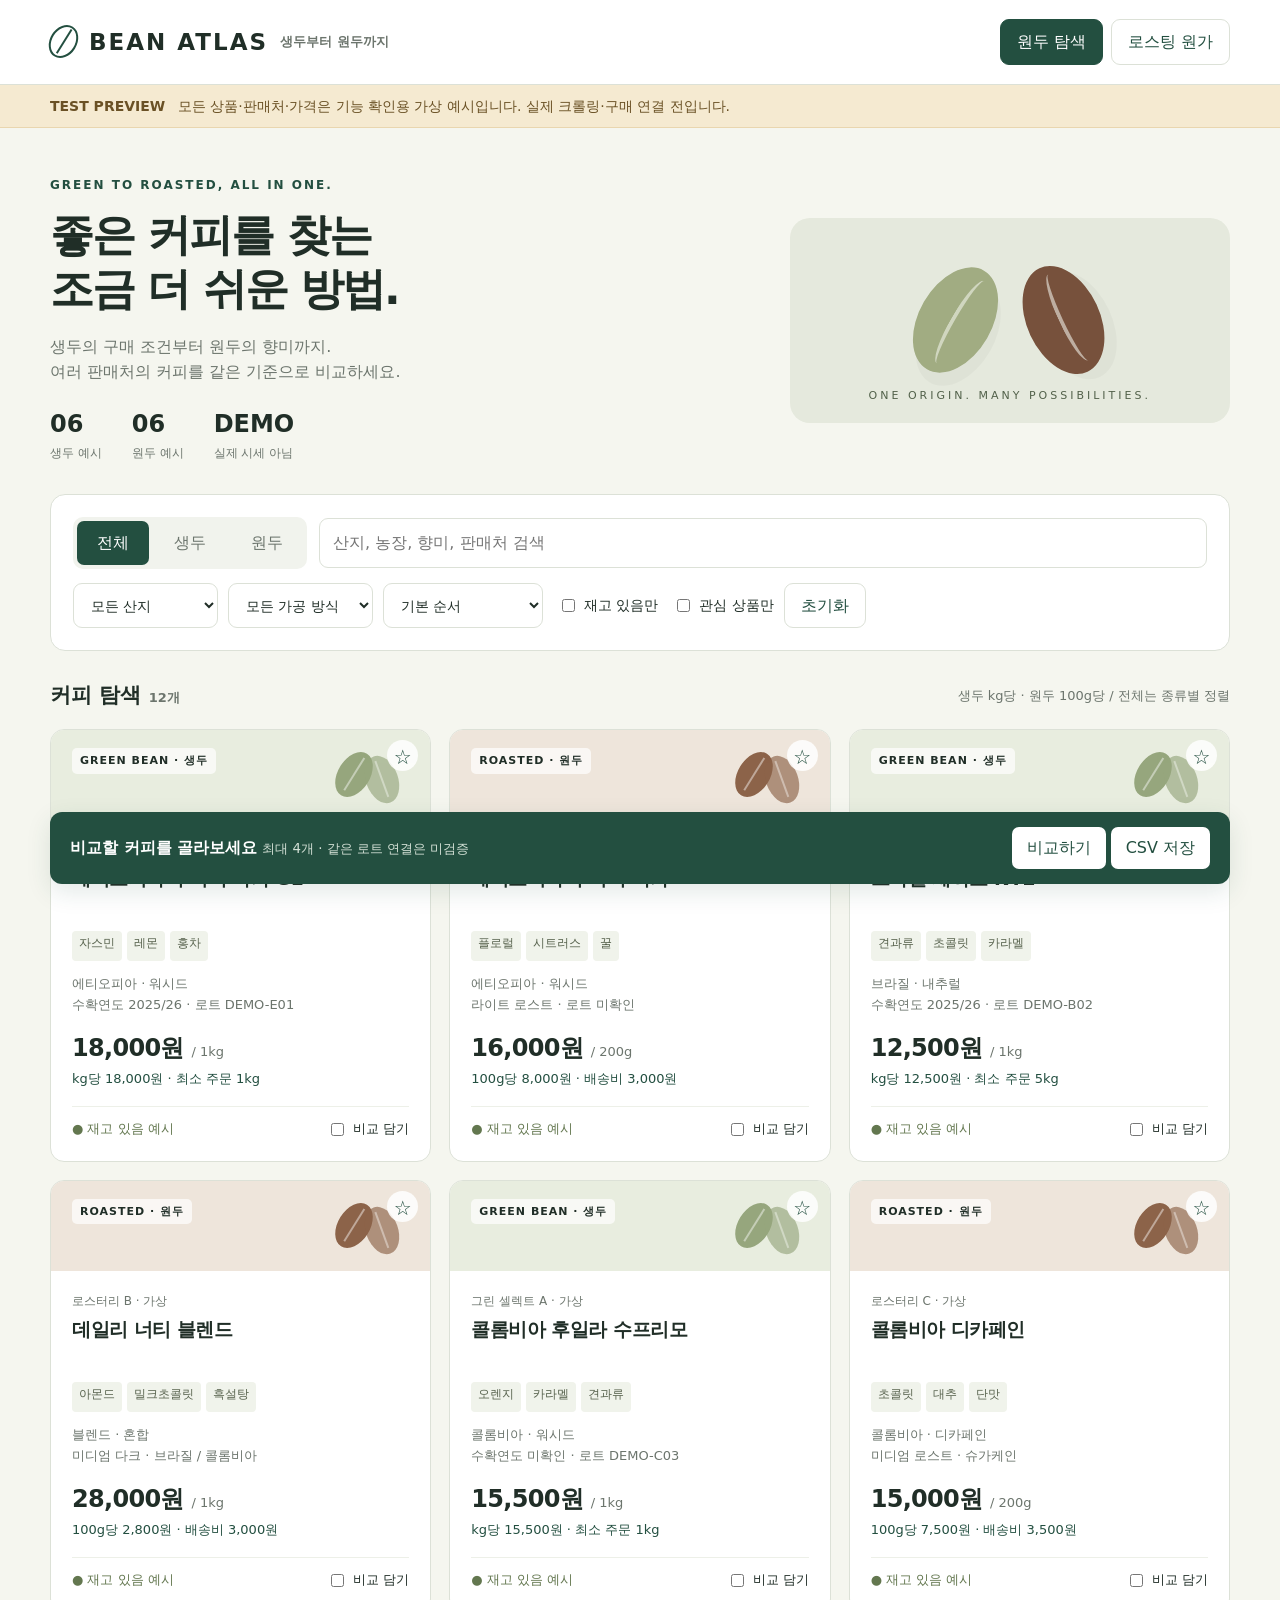
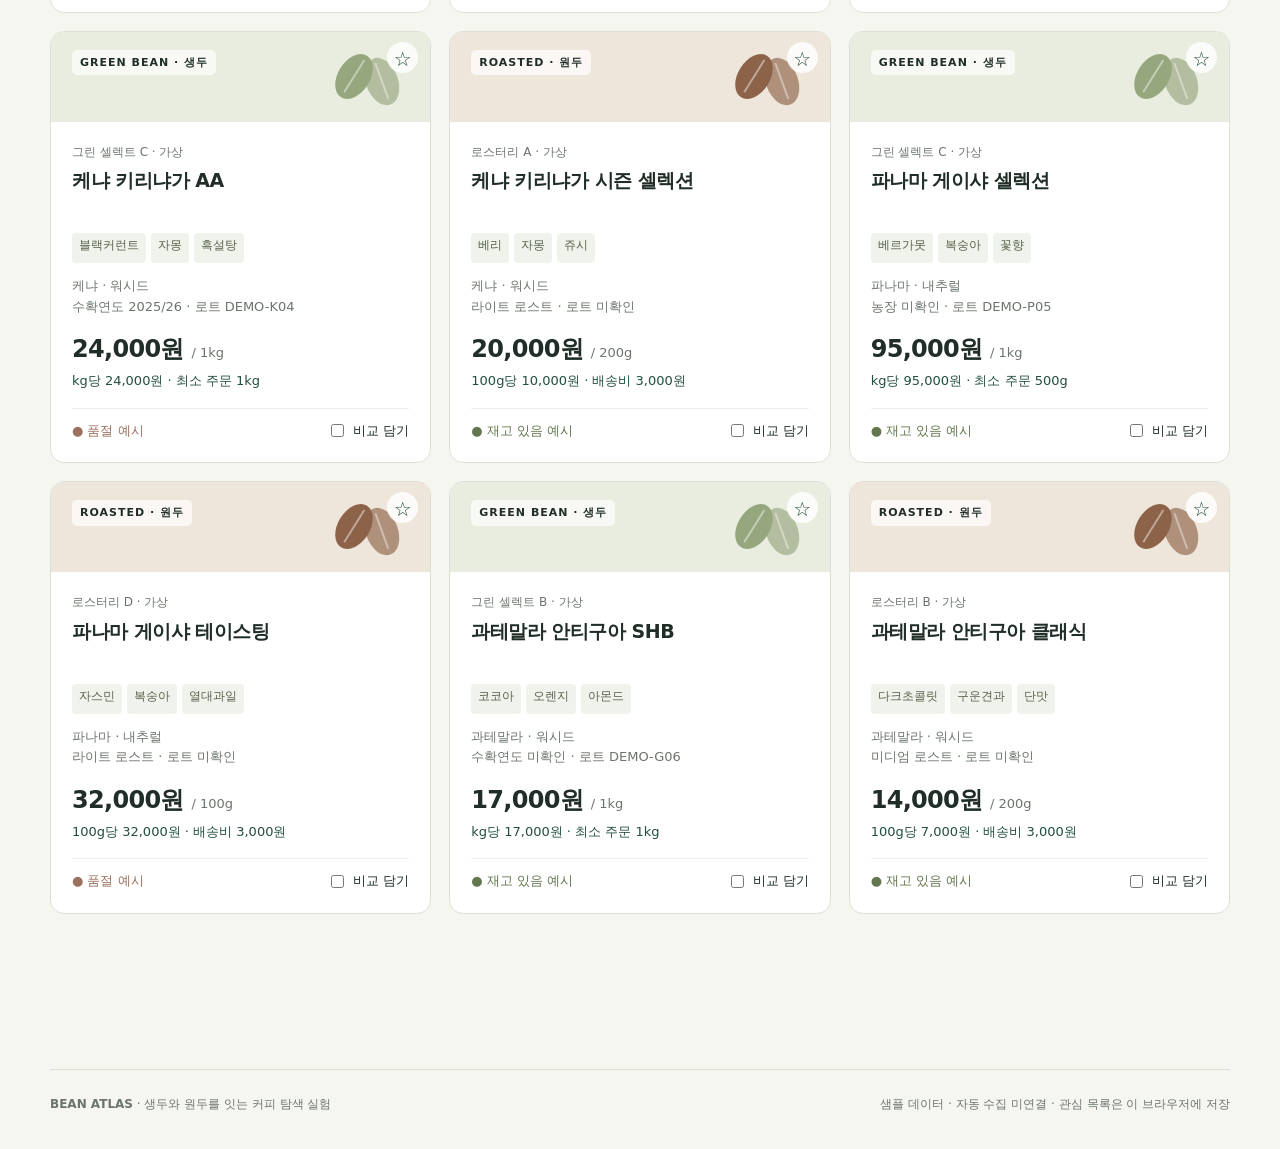
==== coffee-market/index.html @ 52ec280d "Add Bean Atlas green and roasted coffee comparison prototype" ====
<!doctype html>
<html lang="ko"><head><meta charset="utf-8"><meta name="viewport" content="width=device-width, initial-scale=1"><meta name="theme-color" content="#234f40"><title>BEAN ATLAS · 생두부터 원두까지</title><style>
:root{--ink:#202e27;--green:#234f40;--muted:#6c756d;--line:#dce1d7;--paper:#f5f6ef;--gold:#cfad65}*{box-sizing:border-box}body{margin:0;background:var(--paper);color:var(--ink);font:16px/1.6 system-ui,-apple-system,'Noto Sans KR',sans-serif}button,input,select{font:inherit}button,a,input,select{touch-action:manipulation}button{cursor:pointer}a{color:inherit}header{background:#fff;border-bottom:1px solid var(--line)}.wrap{max-width:1240px;margin:auto;padding:0 30px}.top{height:84px;display:flex;align-items:center;justify-content:space-between;gap:20px}.brand{font-weight:850;font-size:23px;letter-spacing:2px;display:flex;align-items:center;gap:12px}.mark{border:2px solid var(--green);border-radius:50%;height:35px;width:27px;transform:rotate(32deg);position:relative}.mark:after{content:'';position:absolute;left:11px;top:1px;height:28px;border-left:2px solid var(--green)}.top small{color:var(--muted);letter-spacing:0;font-size:13px}.nav{display:flex;gap:8px}.nav button,.outline{background:transparent;border:1px solid var(--line);border-radius:9px;padding:9px 16px;color:var(--green)}.nav .on{background:var(--green);color:white;border-color:var(--green)}.notice{background:#f5ead1;border-bottom:1px solid #e9d6af;padding:10px 0;font-size:14px;color:#6a5125}.notice b{margin-right:8px}.hero{padding:48px 0 30px;display:grid;grid-template-columns:1.6fr 1fr;gap:35px;align-items:center}.eyebrow{font-size:12px;letter-spacing:2px;font-weight:750;color:var(--green)}h1{font-size:44px;letter-spacing:-2px;line-height:1.24;margin:12px 0 17px}p{margin:8px 0;color:var(--muted)}.hero-art{height:205px;background:#e5e9dd;border-radius:20px;position:relative;overflow:hidden;display:flex;align-items:center;justify-content:center;gap:35px}.bean{width:73px;height:114px;border-radius:50%;transform:rotate(30deg);position:relative;background:#a1ac82;box-shadow:9px 10px 0 #00000008}.bean:after{content:'';position:absolute;height:95px;top:9px;left:32px;border-left:4px solid #f5f6ef90;border-radius:50%;width:16px}.bean.brown{background:#77513c;transform:rotate(-25deg)}.hero-art span{position:absolute;bottom:18px;left:0;right:0;text-align:center;font-size:11px;letter-spacing:3px;color:#52614a}.stats{display:flex;gap:30px;margin-top:25px}.stats strong{display:block;font-size:24px;line-height:1.2}.stats small{font-size:12px;color:var(--muted)}.panel{background:white;border:1px solid var(--line);border-radius:15px;padding:22px;margin-bottom:24px}.toolbar{display:flex;gap:12px;align-items:center;flex-wrap:wrap}.tabs{display:flex;gap:5px;background:#f1f3ed;border-radius:10px;padding:4px}.tabs button{padding:9px 20px;border:0;background:none;border-radius:7px;color:var(--muted)}.tabs button.active{background:var(--green);color:white}.search{flex:1;min-width:210px}.search input{width:100%}input,select{border:1px solid var(--line);border-radius:9px;background:white;padding:11px 13px;color:var(--ink)}input:focus,select:focus,button:focus-visible,a:focus-visible{outline:3px solid #bfcea7;outline-offset:2px}.filters{display:flex;gap:10px;flex-wrap:wrap;margin-top:14px}.filters select{min-width:145px;font-size:14px}.check{display:flex;gap:6px;align-items:center;font-size:14px;margin-left:5px}.result-head{display:flex;justify-content:space-between;align-items:center;margin:28px 0 16px}.result-head h2{margin:0;font-size:21px}.result-head span{color:var(--muted);font-size:13px}.grid{display:grid;grid-template-columns:repeat(3,1fr);gap:18px}.card{background:#fff;border:1px solid var(--line);border-radius:14px;overflow:hidden;transition:transform .15s,box-shadow .15s}.card:hover{transform:translateY(-3px);box-shadow:0 9px 25px #234f400c}.swatch{height:90px;position:relative;padding:18px 21px;background:var(--shade);display:flex;justify-content:space-between;align-items:flex-start}.swatch .mini{height:49px;width:32px;border-radius:50%;background:var(--bean);transform:rotate(32deg);position:absolute;right:60px;top:20px}.swatch .mini:after{content:'';position:absolute;left:15px;top:5px;height:38px;border-left:2px solid #ffffff70}.swatch .mini.two{right:32px;transform:rotate(-20deg);top:25px;opacity:.65}.type{font-size:11px;letter-spacing:1px;font-weight:750;background:#ffffffb3;padding:4px 8px;border-radius:5px}.star{position:absolute;right:12px;top:10px;background:#ffffffd9;border:0;border-radius:50%;width:31px;height:31px;font-size:20px;color:var(--green)}.body{padding:21px}.seller{font-size:12px;color:var(--muted)}.card h3{font-size:19px;line-height:1.45;margin:5px 0 11px;min-height:55px;letter-spacing:-.5px}.tags{display:flex;flex-wrap:wrap;gap:5px;min-height:30px}.tag{background:#f0f3eb;border-radius:4px;font-size:12px;color:#57624d;padding:3px 7px}.meta{font-size:13px;color:var(--muted);margin:13px 0}.price{font-size:24px;font-weight:780;letter-spacing:-.7px}.price small{font-size:13px;color:var(--muted);font-weight:400;letter-spacing:0}.unit{font-size:13px;color:var(--green);margin:2px 0 16px}.card-foot{border-top:1px solid #edf0e8;padding-top:12px;display:flex;align-items:center;justify-content:space-between;font-size:13px}.card-foot label{display:flex;gap:6px;align-items:center}.stock{color:#63774f}.out{color:#9b7160}.empty{grid-column:1/-1;padding:70px 20px;text-align:center;background:white;border-radius:12px;border:1px dashed var(--line)}.comparebar{position:sticky;bottom:16px;margin:28px 0 0;background:var(--green);color:white;border-radius:12px;padding:15px 20px;display:flex;align-items:center;justify-content:space-between;box-shadow:0 8px 25px #234f4020;gap:10px}.comparebar button{background:white;border:0;padding:8px 15px;border-radius:7px;color:var(--green)}.comparebar small{color:#d3e0d5}.section-title{font-size:29px;margin:35px 0 8px;letter-spacing:-1px}.calc-layout{display:grid;grid-template-columns:1fr 1fr;gap:25px;margin-top:24px}.fields{display:grid;grid-template-columns:1fr 1fr;gap:18px}.fields label{display:flex;flex-direction:column;font-size:14px;gap:7px}.calc-result{background:var(--green);padding:30px;border-radius:12px;color:white}.calc-result p{color:#d5e2d7}.calc-result strong{font-size:37px}.calc-result dl{font-size:14px}.calc-result dl div{display:flex;justify-content:space-between;border-top:1px solid #ffffff26;padding:11px 0}.calc-result dd{margin:0}.hint{font-size:13px}.tablewrap{overflow:auto}table{width:100%;border-collapse:collapse;min-width:650px;font-size:14px}th,td{padding:15px;text-align:left;border-bottom:1px solid var(--line);vertical-align:top}th{background:#f2f4ed}footer{border-top:1px solid var(--line);margin-top:55px;padding:25px 0 35px;color:var(--muted);font-size:12px}.footerrow{display:flex;justify-content:space-between;gap:15px}.hidden{display:none!important}.toast{position:fixed;left:50%;bottom:85px;transform:translateX(-50%);background:#202e27;color:white;padding:10px 20px;border-radius:8px;z-index:5;font-size:14px}dialog{border:1px solid var(--line);border-radius:15px;max-width:1000px;width:95%;padding:24px;color:var(--ink)}dialog::backdrop{background:#13291f77}.dialog-head{display:flex;justify-content:space-between;align-items:center;margin-bottom:15px}.dialog-head h2{margin:0}.dialog-head button{border:0;background:#eef1e8;border-radius:6px;padding:7px 13px}@media(max-width:900px){.grid{grid-template-columns:repeat(2,1fr)}h1{font-size:37px}.hero{grid-template-columns:1.5fr 1fr}.top small{display:none}.calc-layout{grid-template-columns:1fr}}@media(max-width:600px){.wrap{padding:0 18px}.top{height:auto;min-height:77px;flex-wrap:wrap;padding-top:16px;padding-bottom:13px;gap:12px}.brand{font-size:19px}.nav button{padding:7px 10px;font-size:13px}.hero{grid-template-columns:1fr;padding:30px 0 22px;gap:20px}h1{font-size:35px}.hero-art{height:125px;gap:45px}.hero-art .bean{height:75px;width:49px}.hero-art .bean:after{height:61px;left:21px;top:6px}.hero-art span{bottom:7px;font-size:9px}.stats{gap:30px}.grid{grid-template-columns:1fr}.panel{padding:16px}.tabs{width:100%}.tabs button{flex:1;padding:9px 10px}.filters select{min-width:0;flex:1;width:44%}.result-head{align-items:flex-start;gap:8px}.result-head span{font-size:11px}.fields{grid-template-columns:1fr}.footerrow{flex-direction:column}.comparebar{padding:12px;font-size:13px}.comparebar small{display:none}.notice{font-size:12px}.card h3{min-height:0}.swatch{height:75px}}
</style></head><body>
<header><div class="wrap top"><div class="brand"><i class="mark" aria-hidden="true"></i>BEAN ATLAS <small>생두부터 원두까지</small></div><nav class="nav" aria-label="주 메뉴"><button id="exploreNav" class="on">원두 탐색</button><button id="calcNav">로스팅 원가</button></nav></div></header>
<div class="notice"><div class="wrap"><b>TEST PREVIEW</b> 모든 상품·판매처·가격은 기능 확인용 가상 예시입니다. 실제 크롤링·구매 연결 전입니다.</div></div>
<main class="wrap"><section id="explore"><div class="hero"><div><div class="eyebrow">GREEN TO ROASTED, ALL IN ONE.</div><h1>좋은 커피를 찾는<br>조금 더 쉬운 방법.</h1><p>생두의 구매 조건부터 원두의 향미까지.<br>여러 판매처의 커피를 같은 기준으로 비교하세요.</p><div class="stats"><div><strong id="greenCount"></strong><small>생두 예시</small></div><div><strong id="roastCount"></strong><small>원두 예시</small></div><div><strong>DEMO</strong><small>실제 시세 아님</small></div></div></div><div class="hero-art" aria-hidden="true"><div class="bean"></div><div class="bean brown"></div><span>ONE ORIGIN. MANY POSSIBILITIES.</span></div></div>
<div class="panel"><div class="toolbar"><div class="tabs" role="group" aria-label="상품 종류"><button data-type="all" class="active">전체</button><button data-type="green">생두</button><button data-type="roasted">원두</button></div><div class="search"><input id="search" aria-label="커피 검색" placeholder="산지, 농장, 향미, 판매처 검색"></div></div><div class="filters"><select id="country" aria-label="산지"><option value="">모든 산지</option></select><select id="process" aria-label="가공 방식"><option value="">모든 가공 방식</option></select><select id="sort" aria-label="정렬"><option value="default">기본 순서</option><option value="low">단위 가격 낮은 순</option><option value="high">단위 가격 높은 순</option></select><label class="check"><input type="checkbox" id="available">재고 있음만</label><label class="check"><input type="checkbox" id="favorites">관심 상품만</label><button class="outline" id="reset">초기화</button></div></div>
<div class="result-head"><h2>커피 탐색 <span id="resultCount" aria-live="polite"></span></h2><span>생두 kg당 · 원두 100g당 / 전체는 종류별 정렬</span></div><div id="grid" class="grid"></div><div class="comparebar"><div><b id="selectedCount">비교할 커피를 골라보세요</b> <small>최대 4개 · 같은 로트 연결은 미검증</small></div><div><button id="compare">비교하기</button> <button id="csv">CSV 저장</button></div></div>
</section><section id="calculator" class="hidden"><h1 class="section-title">로스팅 원가 계산</h1><p>생두 구매 비용과 감량률로 판매 중량별 예상 원가를 계산해보세요.</p><div class="calc-layout"><div class="panel fields"><label>생두 가격 (원 / kg)<input id="beanPrice" type="number" min="0" step="100" value="18000"></label><label>로스팅 감량률 (%)<input id="loss" type="number" min="0" max="60" step="0.1" value="15"></label><label>판매 중량 (g)<input id="weight" type="number" min="1" step="1" value="200"></label><label>포장비 (원 / 봉)<input id="pack" type="number" min="0" step="10" value="500"></label><label>기타 비용 (원 / 봉)<input id="other" type="number" min="0" step="10" value="0"></label><label>예상 판매가 (원 / 봉)<input id="sell" type="number" min="0" step="100" value="14000"></label></div><div class="calc-result" aria-live="polite"><p>한 봉당 예상 원가</p><strong id="cost"></strong><dl id="breakdown"></dl></div></div><p class="hint">직접 입력한 가정에 따른 추정치입니다. 기타 비용에 입력하지 않은 인건비·에너지·수수료·배송비·세금 등은 포함되지 않습니다. 차액은 순이익이 아닙니다.</p></section>
<footer><div class="footerrow"><div><b>BEAN ATLAS</b> · 생두와 원두를 잇는 커피 탐색 실험</div><div>샘플 데이터 · 자동 수집 미연결 · 관심 목록은 이 브라우저에 저장</div></div></footer></main>
<dialog id="comparison"><div class="dialog-head"><h2>커피 비교</h2><button id="closeDialog">닫기</button></div><p class="hint">모든 값은 가상 예시입니다. 같은 산지라도 동일 로트라는 뜻은 아닙니다.</p><div class="tablewrap" id="comparisonTable"></div></dialog><div id="toast" class="toast hidden" role="status"></div>
<script>
'use strict';
const products=[
{id:'g1',type:'green',name:'에티오피아 구지 우라가 G1',seller:'그린 셀렉트 A · 가상',country:'에티오피아',process:'워시드',notes:['자스민','레몬','홍차'],price:18000,grams:1000,min:'최소 주문 1kg',detail:'수확연도 2025/26 · 로트 DEMO-E01',stock:true},
{id:'r1',type:'roasted',name:'에티오피아 구지 우라가',seller:'로스터리 A · 가상',country:'에티오피아',process:'워시드',notes:['플로럴','시트러스','꿀'],price:16000,grams:200,min:'배송비 3,000원',detail:'라이트 로스트 · 로트 미확인',stock:true},
{id:'g2',type:'green',name:'브라질 세하도 NY2',seller:'그린 셀렉트 B · 가상',country:'브라질',process:'내추럴',notes:['견과류','초콜릿','카라멜'],price:12500,grams:1000,min:'최소 주문 5kg',detail:'수확연도 2025/26 · 로트 DEMO-B02',stock:true},
{id:'r2',type:'roasted',name:'데일리 너티 블렌드',seller:'로스터리 B · 가상',country:'블렌드',process:'혼합',notes:['아몬드','밀크초콜릿','흑설탕'],price:28000,grams:1000,min:'배송비 3,000원',detail:'미디엄 다크 · 브라질 / 콜롬비아',stock:true},
{id:'g3',type:'green',name:'콜롬비아 후일라 수프리모',seller:'그린 셀렉트 A · 가상',country:'콜롬비아',process:'워시드',notes:['오렌지','카라멜','견과류'],price:15500,grams:1000,min:'최소 주문 1kg',detail:'수확연도 미확인 · 로트 DEMO-C03',stock:true},
{id:'r3',type:'roasted',name:'콜롬비아 디카페인',seller:'로스터리 C · 가상',country:'콜롬비아',process:'디카페인',notes:['초콜릿','대추','단맛'],price:15000,grams:200,min:'배송비 3,500원',detail:'미디엄 로스트 · 슈가케인',stock:true},
{id:'g4',type:'green',name:'케냐 키리냐가 AA',seller:'그린 셀렉트 C · 가상',country:'케냐',process:'워시드',notes:['블랙커런트','자몽','흑설탕'],price:24000,grams:1000,min:'최소 주문 1kg',detail:'수확연도 2025/26 · 로트 DEMO-K04',stock:false},
{id:'r4',type:'roasted',name:'케냐 키리냐가 시즌 셀렉션',seller:'로스터리 A · 가상',country:'케냐',process:'워시드',notes:['베리','자몽','쥬시'],price:20000,grams:200,min:'배송비 3,000원',detail:'라이트 로스트 · 로트 미확인',stock:true},
{id:'g5',type:'green',name:'파나마 게이샤 셀렉션',seller:'그린 셀렉트 C · 가상',country:'파나마',process:'내추럴',notes:['베르가못','복숭아','꽃향'],price:95000,grams:1000,min:'최소 주문 500g',detail:'농장 미확인 · 로트 DEMO-P05',stock:true},
{id:'r5',type:'roasted',name:'파나마 게이샤 테이스팅',seller:'로스터리 D · 가상',country:'파나마',process:'내추럴',notes:['자스민','복숭아','열대과일'],price:32000,grams:100,min:'배송비 3,000원',detail:'라이트 로스트 · 로트 미확인',stock:false},
{id:'g6',type:'green',name:'과테말라 안티구아 SHB',seller:'그린 셀렉트 B · 가상',country:'과테말라',process:'워시드',notes:['코코아','오렌지','아몬드'],price:17000,grams:1000,min:'최소 주문 1kg',detail:'수확연도 미확인 · 로트 DEMO-G06',stock:true},
{id:'r6',type:'roasted',name:'과테말라 안티구아 클래식',seller:'로스터리 B · 가상',country:'과테말라',process:'워시드',notes:['다크초콜릿','구운견과','단맛'],price:14000,grams:200,min:'배송비 3,000원',detail:'미디엄 로스트 · 로트 미확인',stock:true}
];
const $=id=>document.getElementById(id),money=n=>Math.round(n).toLocaleString('ko-KR')+'원',unit=p=>p.price/p.grams*(p.type==='green'?1000:100);let type='all',selected=new Set(),favorites=new Set();try{const saved=JSON.parse(localStorage.getItem('bean-atlas-favorites')||'[]');if(Array.isArray(saved))favorites=new Set(saved.filter(id=>products.some(p=>p.id===id)));}catch{}
function toast(message){$('toast').textContent=message;$('toast').classList.remove('hidden');clearTimeout(toast.timer);toast.timer=setTimeout(()=>$('toast').classList.add('hidden'),2400)}
for(const [id,key]of [['country','country'],['process','process']]){[...new Set(products.map(p=>p[key]))].sort((a,b)=>a.localeCompare(b,'ko')).forEach(value=>{const opt=document.createElement('option');opt.value=opt.textContent=value;$(id).append(opt)})}
function filtered(){const q=$('search').value.trim().toLowerCase();let list=products.filter(p=>(type==='all'||p.type===type)&&(!$('country').value||p.country===$('country').value)&&(!$('process').value||p.process===$('process').value)&&(!$('available').checked||p.stock)&&(!$('favorites').checked||favorites.has(p.id))&&(!q||[p.name,p.seller,p.country,p.process,...p.notes].join(' ').toLowerCase().includes(q)));if($('sort').value!=='default'){const sign=$('sort').value==='low'?1:-1;list.sort((a,b)=>a.type.localeCompare(b.type)||sign*(unit(a)-unit(b)))}return list}
function render(){const list=filtered();$('resultCount').textContent=list.length+'개';$('grid').innerHTML=list.length?list.map(p=>`<article class="card"><div class="swatch" style="--shade:${p.type==='green'?'#e8eddf':'#eee5db'};--bean:${p.type==='green'?'#96a67d':'#8c6349'}"><span class="type">${p.type==='green'?'GREEN BEAN · 생두':'ROASTED · 원두'}</span><i class="mini"></i><i class="mini two"></i><button class="star" data-fav="${p.id}" aria-label="${p.name} 관심 상품" aria-pressed="${favorites.has(p.id)}">${favorites.has(p.id)?'★':'☆'}</button></div><div class="body"><div class="seller">${p.seller}</div><h3>${p.name}</h3><div class="tags">${p.notes.map(n=>`<span class="tag">${n}</span>`).join('')}</div><div class="meta">${p.country} · ${p.process}<br>${p.detail}</div><div class="price">${money(p.price)} <small>/ ${p.grams>=1000?p.grams/1000+'kg':p.grams+'g'}</small></div><div class="unit">${p.type==='green'?'kg':'100g'}당 ${money(unit(p))} · ${p.min}</div><div class="card-foot"><span class="${p.stock?'stock':'out'}">● ${p.stock?'재고 있음 예시':'품절 예시'}</span><label><input type="checkbox" data-compare="${p.id}" ${selected.has(p.id)?'checked':''}>비교 담기</label></div></div></article>`).join(''):'<div class="empty">조건에 맞는 커피가 없어요.<br>검색어나 필터를 바꿔보세요.</div>';$('selectedCount').textContent=selected.size?selected.size+'개 비교 대기':'비교할 커피를 골라보세요'}
$('grid').addEventListener('click',e=>{const btn=e.target.closest('[data-fav]');if(!btn)return;const id=btn.dataset.fav;favorites.has(id)?favorites.delete(id):favorites.add(id);try{localStorage.setItem('bean-atlas-favorites',JSON.stringify([...favorites]))}catch{toast('이 브라우저에서는 관심 목록 저장이 제한돼요.')}render()});$('grid').addEventListener('change',e=>{const id=e.target.dataset.compare;if(!id)return;if(e.target.checked&&selected.size>=4){e.target.checked=false;toast('최대 4개까지 비교할 수 있어요.');return}e.target.checked?selected.add(id):selected.delete(id);render()});
document.querySelectorAll('[data-type]').forEach(b=>b.addEventListener('click',()=>{type=b.dataset.type;document.querySelectorAll('[data-type]').forEach(x=>x.classList.toggle('active',x===b));render()}));['search','country','process','sort','available','favorites'].forEach(id=>$(id).addEventListener(id==='search'?'input':'change',render));$('reset').onclick=()=>{$('search').value='';['country','process'].forEach(id=>$(id).value='');$('sort').value='default';$('available').checked=$('favorites').checked=false;type='all';document.querySelectorAll('[data-type]').forEach(x=>x.classList.toggle('active',x.dataset.type==='all'));render()};
$('compare').onclick=()=>{const list=products.filter(p=>selected.has(p.id));if(list.length<2){toast('비교할 상품을 2개 이상 골라주세요.');return}const rows=[['구분',p=>p.type==='green'?'생두':'원두'],['판매처',p=>p.seller],['산지 / 가공',p=>p.country+' / '+p.process],['향미',p=>p.notes.join(', ')],['판매 가격',p=>money(p.price)+' / '+p.grams+'g'],['단위 가격',p=>money(unit(p))+' / '+(p.type==='green'?'kg':'100g')],['구매 조건',p=>p.min],['상세 / 로트',p=>p.detail],['재고',p=>p.stock?'재고 있음 예시':'품절 예시']];$('comparisonTable').innerHTML='<table><thead><tr><th scope="col">항목</th>'+list.map(p=>'<th scope="col">'+p.name+'</th>').join('')+'</tr></thead><tbody>'+rows.map(([label,fn])=>'<tr><th scope="row">'+label+'</th>'+list.map(p=>'<td>'+fn(p)+'</td>').join('')+'</tr>').join('')+'</tbody></table>';$('comparison').showModal()};$('closeDialog').onclick=()=>$('comparison').close();
$('csv').onclick=()=>{const list=selected.size?products.filter(p=>selected.has(p.id)):filtered();const rows=[['데이터구분','종류','상품','판매처','산지','가공','향미','가격(원)','중량(g)','단위가격(원)','단위','재고'],...list.map(p=>['가상 샘플',p.type==='green'?'생두':'원두',p.name,p.seller,p.country,p.process,p.notes.join(' / '),p.price,p.grams,Math.round(unit(p)),p.type==='green'?'kg':'100g',p.stock?'있음 예시':'품절 예시'])];const blob=new Blob(['\ufeff'+rows.map(r=>r.map(v=>'"'+String(v).replaceAll('"','""')+'"').join(',')).join('\r\n')],{type:'text/csv;charset=utf-8;'});const url=URL.createObjectURL(blob),a=document.createElement('a');a.href=url;a.download='bean-atlas-demo.csv';a.click();setTimeout(()=>URL.revokeObjectURL(url),1000);toast((selected.size?'선택한':'검색 결과')+' 상품을 CSV로 저장했어요.')};
function nav(calc){$('explore').classList.toggle('hidden',calc);$('calculator').classList.toggle('hidden',!calc);$('calcNav').classList.toggle('on',calc);$('exploreNav').classList.toggle('on',!calc)}$('calcNav').onclick=()=>nav(true);$('exploreNav').onclick=()=>nav(false);
function calculate(){const ids=['beanPrice','loss','weight','pack','other','sell'];const valid=ids.every(id=>$(id).value!==''&&$(id).checkValidity());if(!valid){$('cost').textContent='입력값을 확인해주세요';$('breakdown').innerHTML='<p>가격·비용은 0 이상, 감량률은 0~60%, 판매 중량은 1g 이상으로 입력하세요.</p>';return}const [price,loss,weight,pack,other,sell]=ids.map(id=>Number($(id).value));const roastedKg=price/(1-loss/100),material=roastedKg*weight/1000,total=material+pack+other,diff=sell-total;const rows=[['로스팅 후 kg당 생두 원가',money(roastedKg)],['한 봉의 생두 원가',money(material)],['포장 + 기타 비용',money(pack+other)],['판매가 − 입력 원가',money(diff)],['판매가 대비 차액률',sell>0?(diff/sell*100).toFixed(1)+'%':'판매가 입력 필요']];$('cost').textContent=money(total);$('breakdown').innerHTML=rows.map(([k,v])=>'<div><dt>'+k+'</dt><dd>'+v+'</dd></div>').join('')}
['beanPrice','loss','weight','pack','other','sell'].forEach(id=>$(id).addEventListener('input',calculate));$('greenCount').textContent=products.filter(p=>p.type==='green').length.toString().padStart(2,'0');$('roastCount').textContent=products.filter(p=>p.type==='roasted').length.toString().padStart(2,'0');render();calculate();
</script></body></html>
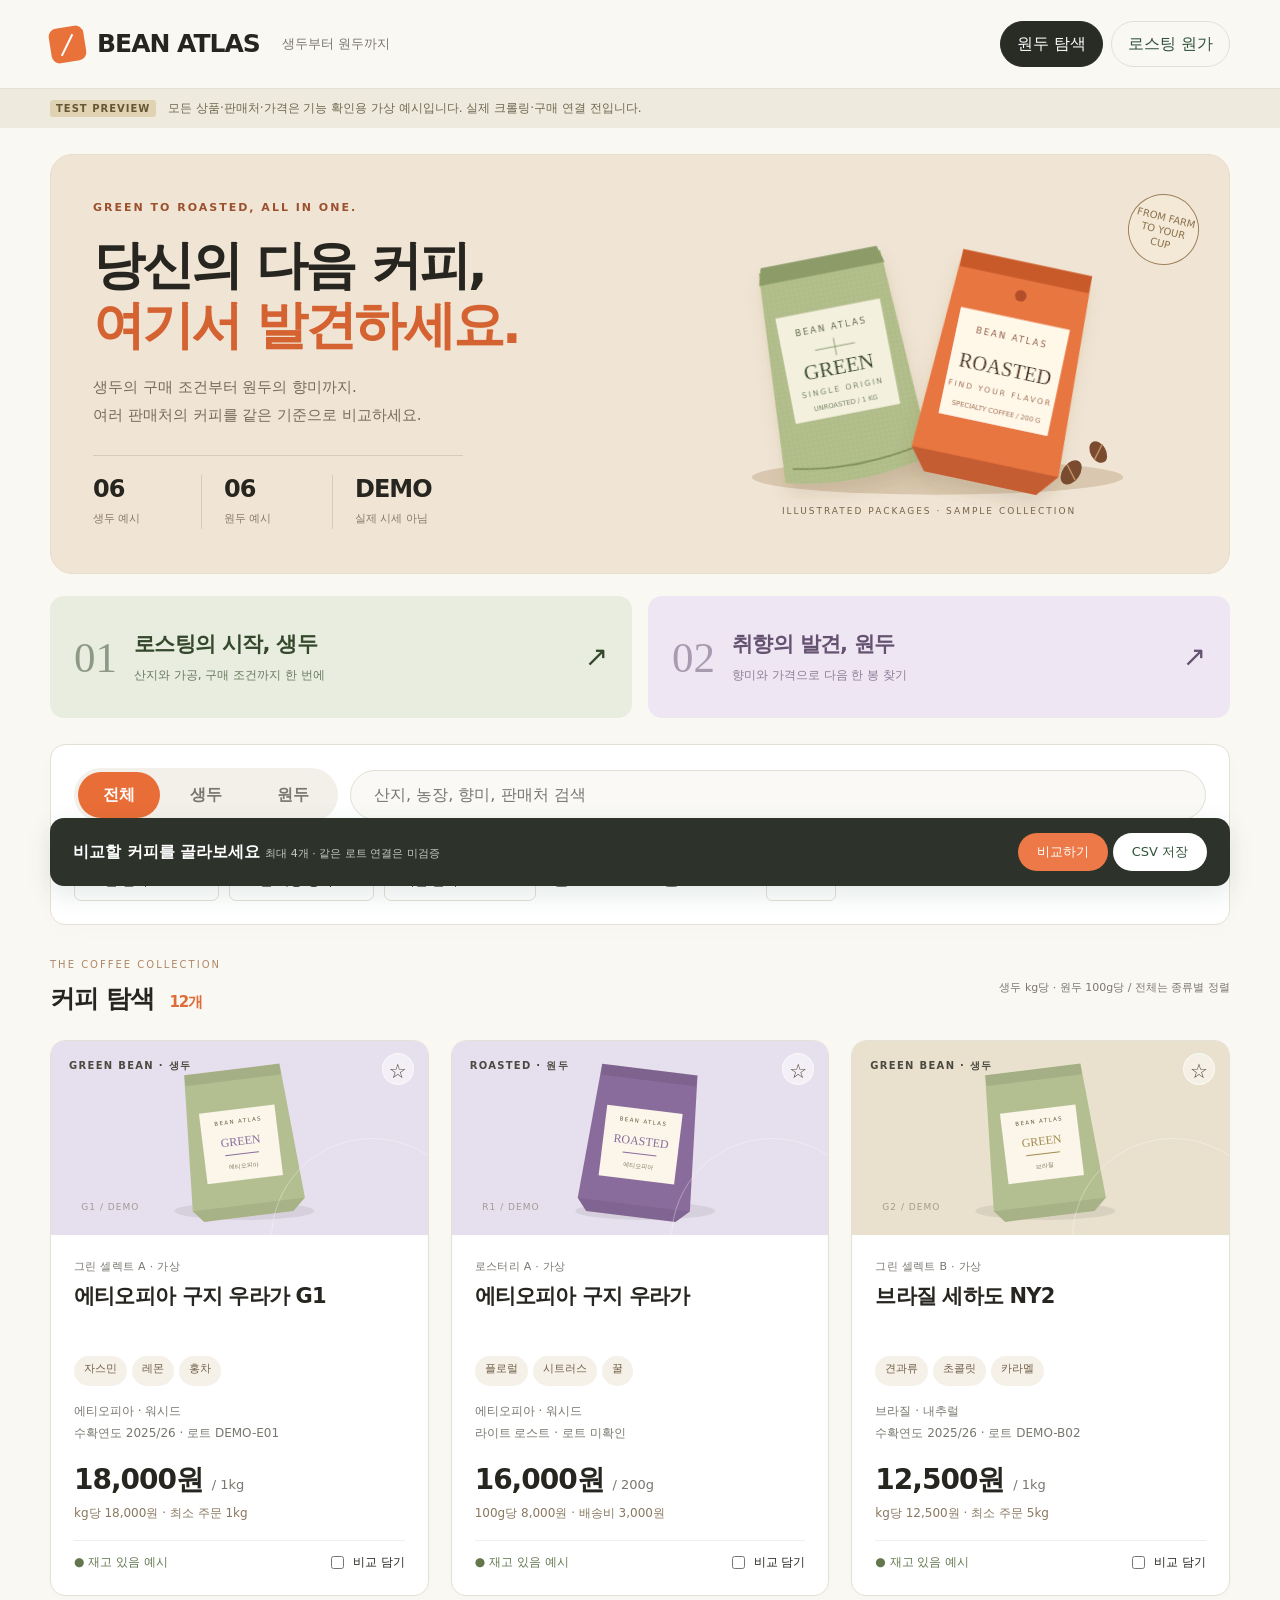
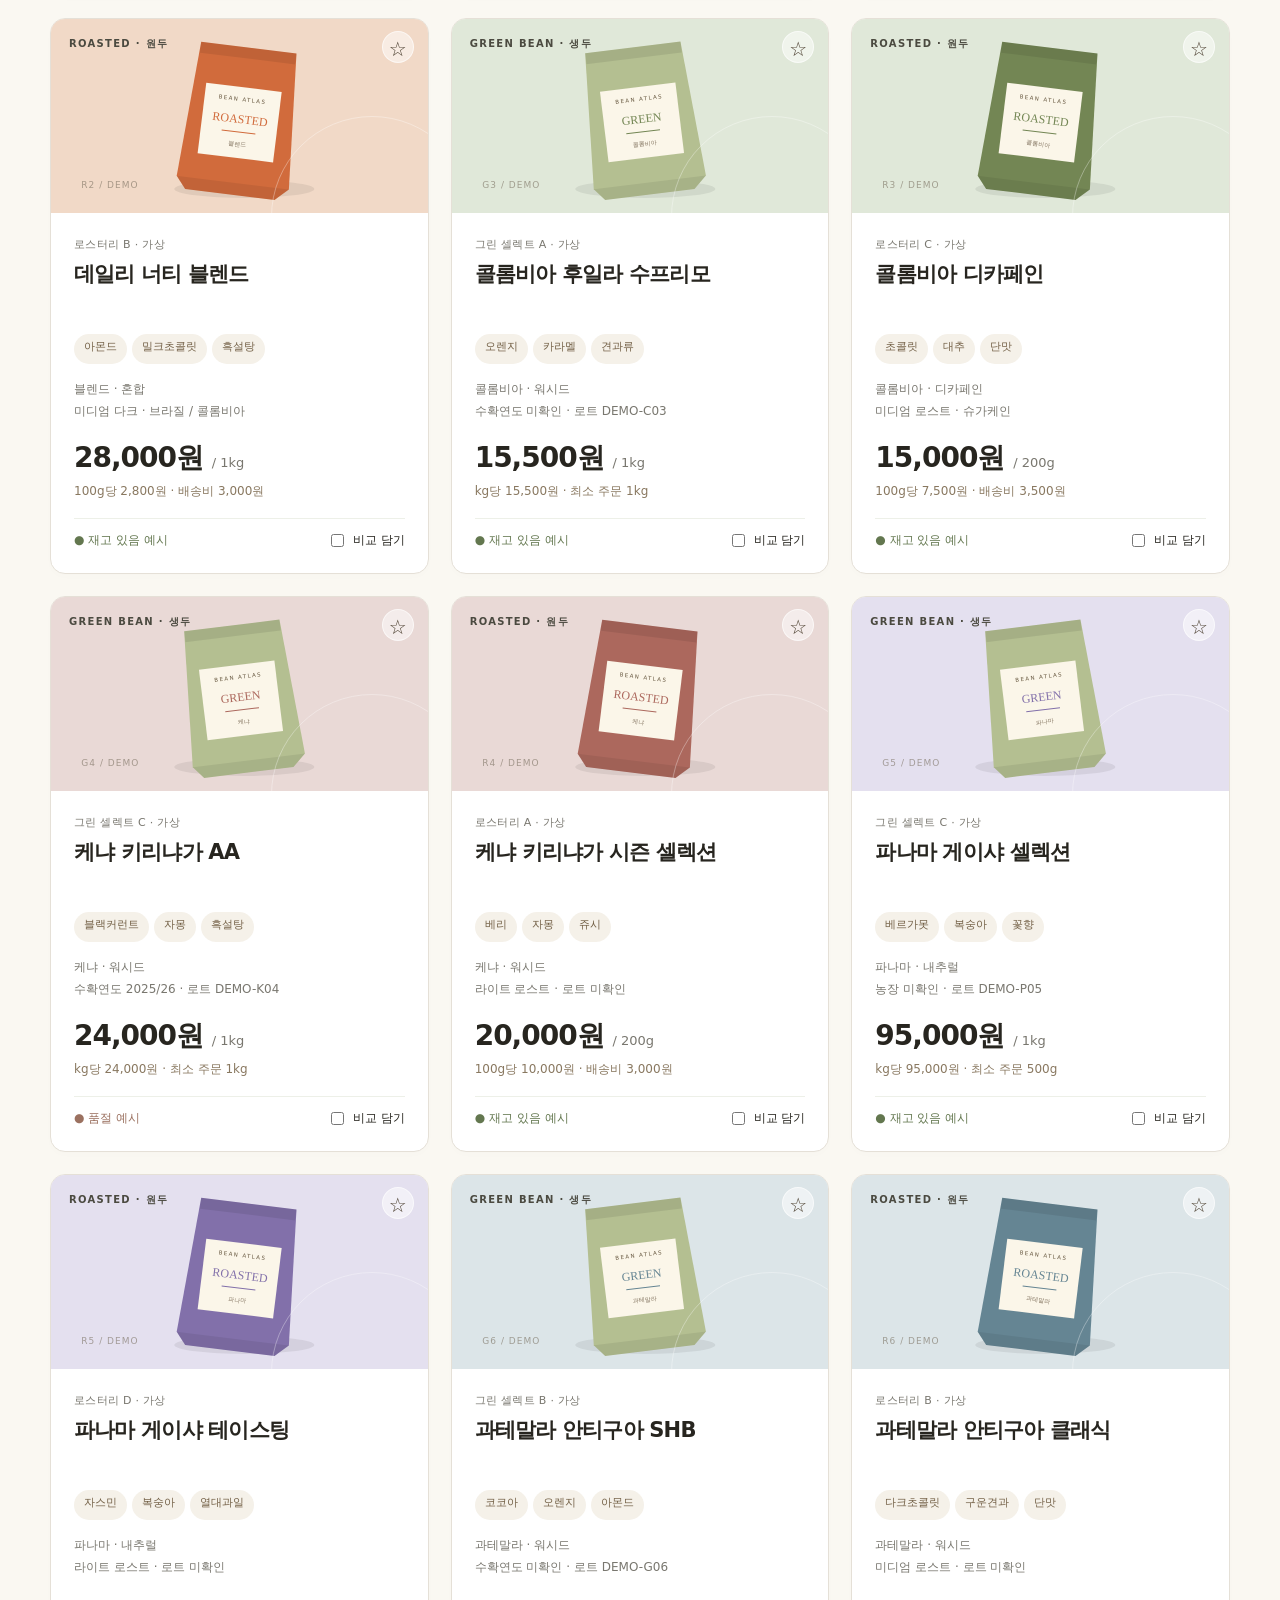
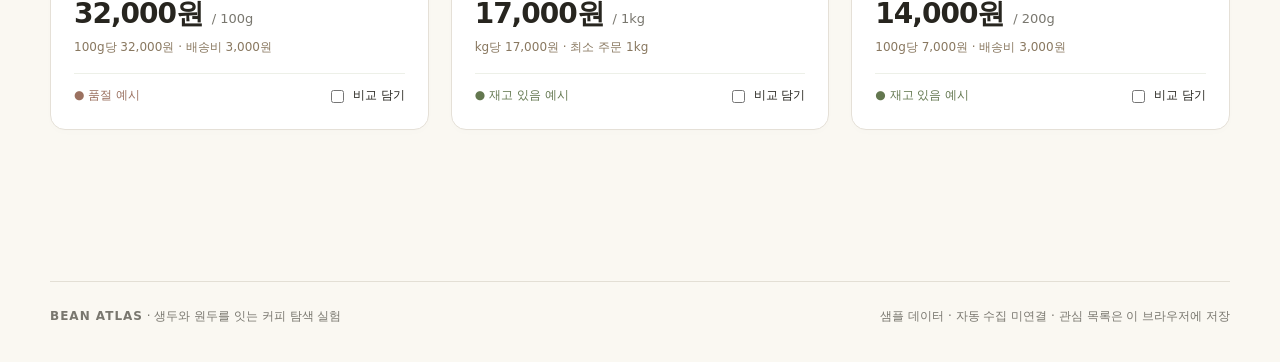
==== commit 5714f7c3: "Redesign Bean Atlas with illustrated coffee packaging and editorial market layout" ====
--- a/coffee-market/index.html
+++ b/coffee-market/index.html
@@ -1,12 +1,20 @@
 <!doctype html>
 <html lang="ko"><head><meta charset="utf-8"><meta name="viewport" content="width=device-width, initial-scale=1"><meta name="theme-color" content="#234f40"><title>BEAN ATLAS · 생두부터 원두까지</title><style>
 :root{--ink:#202e27;--green:#234f40;--muted:#6c756d;--line:#dce1d7;--paper:#f5f6ef;--gold:#cfad65}*{box-sizing:border-box}body{margin:0;background:var(--paper);color:var(--ink);font:16px/1.6 system-ui,-apple-system,'Noto Sans KR',sans-serif}button,input,select{font:inherit}button,a,input,select{touch-action:manipulation}button{cursor:pointer}a{color:inherit}header{background:#fff;border-bottom:1px solid var(--line)}.wrap{max-width:1240px;margin:auto;padding:0 30px}.top{height:84px;display:flex;align-items:center;justify-content:space-between;gap:20px}.brand{font-weight:850;font-size:23px;letter-spacing:2px;display:flex;align-items:center;gap:12px}.mark{border:2px solid var(--green);border-radius:50%;height:35px;width:27px;transform:rotate(32deg);position:relative}.mark:after{content:'';position:absolute;left:11px;top:1px;height:28px;border-left:2px solid var(--green)}.top small{color:var(--muted);letter-spacing:0;font-size:13px}.nav{display:flex;gap:8px}.nav button,.outline{background:transparent;border:1px solid var(--line);border-radius:9px;padding:9px 16px;color:var(--green)}.nav .on{background:var(--green);color:white;border-color:var(--green)}.notice{background:#f5ead1;border-bottom:1px solid #e9d6af;padding:10px 0;font-size:14px;color:#6a5125}.notice b{margin-right:8px}.hero{padding:48px 0 30px;display:grid;grid-template-columns:1.6fr 1fr;gap:35px;align-items:center}.eyebrow{font-size:12px;letter-spacing:2px;font-weight:750;color:var(--green)}h1{font-size:44px;letter-spacing:-2px;line-height:1.24;margin:12px 0 17px}p{margin:8px 0;color:var(--muted)}.hero-art{height:205px;background:#e5e9dd;border-radius:20px;position:relative;overflow:hidden;display:flex;align-items:center;justify-content:center;gap:35px}.bean{width:73px;height:114px;border-radius:50%;transform:rotate(30deg);position:relative;background:#a1ac82;box-shadow:9px 10px 0 #00000008}.bean:after{content:'';position:absolute;height:95px;top:9px;left:32px;border-left:4px solid #f5f6ef90;border-radius:50%;width:16px}.bean.brown{background:#77513c;transform:rotate(-25deg)}.hero-art span{position:absolute;bottom:18px;left:0;right:0;text-align:center;font-size:11px;letter-spacing:3px;color:#52614a}.stats{display:flex;gap:30px;margin-top:25px}.stats strong{display:block;font-size:24px;line-height:1.2}.stats small{font-size:12px;color:var(--muted)}.panel{background:white;border:1px solid var(--line);border-radius:15px;padding:22px;margin-bottom:24px}.toolbar{display:flex;gap:12px;align-items:center;flex-wrap:wrap}.tabs{display:flex;gap:5px;background:#f1f3ed;border-radius:10px;padding:4px}.tabs button{padding:9px 20px;border:0;background:none;border-radius:7px;color:var(--muted)}.tabs button.active{background:var(--green);color:white}.search{flex:1;min-width:210px}.search input{width:100%}input,select{border:1px solid var(--line);border-radius:9px;background:white;padding:11px 13px;color:var(--ink)}input:focus,select:focus,button:focus-visible,a:focus-visible{outline:3px solid #bfcea7;outline-offset:2px}.filters{display:flex;gap:10px;flex-wrap:wrap;margin-top:14px}.filters select{min-width:145px;font-size:14px}.check{display:flex;gap:6px;align-items:center;font-size:14px;margin-left:5px}.result-head{display:flex;justify-content:space-between;align-items:center;margin:28px 0 16px}.result-head h2{margin:0;font-size:21px}.result-head span{color:var(--muted);font-size:13px}.grid{display:grid;grid-template-columns:repeat(3,1fr);gap:18px}.card{background:#fff;border:1px solid var(--line);border-radius:14px;overflow:hidden;transition:transform .15s,box-shadow .15s}.card:hover{transform:translateY(-3px);box-shadow:0 9px 25px #234f400c}.swatch{height:90px;position:relative;padding:18px 21px;background:var(--shade);display:flex;justify-content:space-between;align-items:flex-start}.swatch .mini{height:49px;width:32px;border-radius:50%;background:var(--bean);transform:rotate(32deg);position:absolute;right:60px;top:20px}.swatch .mini:after{content:'';position:absolute;left:15px;top:5px;height:38px;border-left:2px solid #ffffff70}.swatch .mini.two{right:32px;transform:rotate(-20deg);top:25px;opacity:.65}.type{font-size:11px;letter-spacing:1px;font-weight:750;background:#ffffffb3;padding:4px 8px;border-radius:5px}.star{position:absolute;right:12px;top:10px;background:#ffffffd9;border:0;border-radius:50%;width:31px;height:31px;font-size:20px;color:var(--green)}.body{padding:21px}.seller{font-size:12px;color:var(--muted)}.card h3{font-size:19px;line-height:1.45;margin:5px 0 11px;min-height:55px;letter-spacing:-.5px}.tags{display:flex;flex-wrap:wrap;gap:5px;min-height:30px}.tag{background:#f0f3eb;border-radius:4px;font-size:12px;color:#57624d;padding:3px 7px}.meta{font-size:13px;color:var(--muted);margin:13px 0}.price{font-size:24px;font-weight:780;letter-spacing:-.7px}.price small{font-size:13px;color:var(--muted);font-weight:400;letter-spacing:0}.unit{font-size:13px;color:var(--green);margin:2px 0 16px}.card-foot{border-top:1px solid #edf0e8;padding-top:12px;display:flex;align-items:center;justify-content:space-between;font-size:13px}.card-foot label{display:flex;gap:6px;align-items:center}.stock{color:#63774f}.out{color:#9b7160}.empty{grid-column:1/-1;padding:70px 20px;text-align:center;background:white;border-radius:12px;border:1px dashed var(--line)}.comparebar{position:sticky;bottom:16px;margin:28px 0 0;background:var(--green);color:white;border-radius:12px;padding:15px 20px;display:flex;align-items:center;justify-content:space-between;box-shadow:0 8px 25px #234f4020;gap:10px}.comparebar button{background:white;border:0;padding:8px 15px;border-radius:7px;color:var(--green)}.comparebar small{color:#d3e0d5}.section-title{font-size:29px;margin:35px 0 8px;letter-spacing:-1px}.calc-layout{display:grid;grid-template-columns:1fr 1fr;gap:25px;margin-top:24px}.fields{display:grid;grid-template-columns:1fr 1fr;gap:18px}.fields label{display:flex;flex-direction:column;font-size:14px;gap:7px}.calc-result{background:var(--green);padding:30px;border-radius:12px;color:white}.calc-result p{color:#d5e2d7}.calc-result strong{font-size:37px}.calc-result dl{font-size:14px}.calc-result dl div{display:flex;justify-content:space-between;border-top:1px solid #ffffff26;padding:11px 0}.calc-result dd{margin:0}.hint{font-size:13px}.tablewrap{overflow:auto}table{width:100%;border-collapse:collapse;min-width:650px;font-size:14px}th,td{padding:15px;text-align:left;border-bottom:1px solid var(--line);vertical-align:top}th{background:#f2f4ed}footer{border-top:1px solid var(--line);margin-top:55px;padding:25px 0 35px;color:var(--muted);font-size:12px}.footerrow{display:flex;justify-content:space-between;gap:15px}.hidden{display:none!important}.toast{position:fixed;left:50%;bottom:85px;transform:translateX(-50%);background:#202e27;color:white;padding:10px 20px;border-radius:8px;z-index:5;font-size:14px}dialog{border:1px solid var(--line);border-radius:15px;max-width:1000px;width:95%;padding:24px;color:var(--ink)}dialog::backdrop{background:#13291f77}.dialog-head{display:flex;justify-content:space-between;align-items:center;margin-bottom:15px}.dialog-head h2{margin:0}.dialog-head button{border:0;background:#eef1e8;border-radius:6px;padding:7px 13px}@media(max-width:900px){.grid{grid-template-columns:repeat(2,1fr)}h1{font-size:37px}.hero{grid-template-columns:1.5fr 1fr}.top small{display:none}.calc-layout{grid-template-columns:1fr}}@media(max-width:600px){.wrap{padding:0 18px}.top{height:auto;min-height:77px;flex-wrap:wrap;padding-top:16px;padding-bottom:13px;gap:12px}.brand{font-size:19px}.nav button{padding:7px 10px;font-size:13px}.hero{grid-template-columns:1fr;padding:30px 0 22px;gap:20px}h1{font-size:35px}.hero-art{height:125px;gap:45px}.hero-art .bean{height:75px;width:49px}.hero-art .bean:after{height:61px;left:21px;top:6px}.hero-art span{bottom:7px;font-size:9px}.stats{gap:30px}.grid{grid-template-columns:1fr}.panel{padding:16px}.tabs{width:100%}.tabs button{flex:1;padding:9px 10px}.filters select{min-width:0;flex:1;width:44%}.result-head{align-items:flex-start;gap:8px}.result-head span{font-size:11px}.fields{grid-template-columns:1fr}.footerrow{flex-direction:column}.comparebar{padding:12px;font-size:13px}.comparebar small{display:none}.notice{font-size:12px}.card h3{min-height:0}.swatch{height:75px}}
+
+/* Bean Atlas: editorial coffee market */
+:root{--ink:#27251f;--green:#31533c;--muted:#79776f;--line:#e3dfd5;--paper:#faf8f2;--gold:#e86d39}body{background:var(--paper)}header{background:#faf8f2}.top{height:88px}.brand{font-size:25px;letter-spacing:-1px}.brand small{margin-left:10px;font-weight:500}.mark{background:#e9723b;border:0;border-radius:8px;width:35px;height:35px;transform:rotate(-9deg)}.mark:after{border-color:#fff;height:24px;top:6px;left:16px;transform:rotate(35deg)}.nav button{border-radius:30px}.nav .on{background:#292b25;border-color:#292b25}.notice{background:#eeeade;color:#706951;border:0;font-size:12px}.notice b{background:#dfd3b3;color:#665732;padding:3px 6px;border-radius:3px;font-size:10px;letter-spacing:1px}.hero{background:#f0e5d5;border:1px solid #e9ddcc;border-radius:22px;margin:26px 0 22px;padding:44px 42px;grid-template-columns:1.05fr 1fr;gap:12px;position:relative;overflow:hidden}.hero>div:first-child{position:relative;z-index:1}.eyebrow{font-size:11px;letter-spacing:2px;color:#9c512e}h1{font-size:52px;font-weight:850;line-height:1.15;letter-spacing:-2.8px;margin:19px 0}h1 em{font-style:normal;color:#d56332}.hero p{font-size:15px;color:#766b5c;line-height:1.85}.hero-art{height:300px;border-radius:0;background:none;overflow:visible;display:block;position:relative}.hero-art svg{width:100%;height:100%;overflow:visible}.hero-art span{color:#766348;letter-spacing:2px;font-size:9px;bottom:-4px}.hero-stamp{position:absolute;right:0;top:-20px;border:1px solid #9d815c;border-radius:50%;width:71px;height:71px;text-align:center;font-size:10px;line-height:1.3;padding-top:16px;color:#8b704c;transform:rotate(14deg);background:#f4e9d7}.stats{gap:0;margin-top:25px;border-top:1px solid #d9cbb8;padding-top:19px;max-width:370px}.stats>div{flex:1;border-right:1px solid #d9cbb8;padding-left:22px}.stats>div:first-child{padding-left:0}.stats>div:last-child{border:0}.stats strong{font-size:24px;letter-spacing:-1px}.stats small{font-size:11px;color:#887863}.discovery{display:grid;grid-template-columns:1fr 1fr;gap:16px;margin-bottom:26px}.discovery button{border:0;text-align:left;position:relative;overflow:hidden;border-radius:14px;padding:21px 24px;min-height:122px;display:flex;align-items:center;gap:17px;background:#e8eddf;color:#34482c}.discovery button:nth-child(2){background:#eee6f2;color:#655271}.discovery button:hover{filter:brightness(.97)}.discovery .disc-num{font-size:43px;font-family:Georgia,serif;line-height:1;opacity:.5}.discovery b{display:block;font-size:21px;letter-spacing:-.7px}.discovery small{font-size:12px;opacity:.7}.disc-arrow{margin-left:auto;font-size:28px}.panel{border-radius:15px;box-shadow:0 5px 22px #33271704;padding:23px}.tabs{background:#f3f0e9;border-radius:30px}.tabs button{border-radius:25px;padding:10px 25px;font-weight:650}.tabs button.active{background:#e96d36}.search input{background:#faf9f5;border-radius:30px;padding-left:23px;font-size:16px}.filters{padding-top:17px;border-top:1px solid #eeeae2;margin-top:20px}.filters select{background:#fff;font-size:13px;border-radius:7px}.check{font-size:13px}.outline{font-size:12px;border-radius:6px}.result-head{margin-top:32px;margin-bottom:21px}.result-head h2{font-size:25px;letter-spacing:-1px}.result-head h2 span{font-size:15px;color:#de6c39;margin-left:8px}.result-head>span{font-size:11px}.grid{gap:22px}.card{border-radius:15px;border-color:#e5e0d7;box-shadow:0 3px 7px #45332403}.card:hover{box-shadow:0 12px 35px #49372112;transform:translateY(-5px)}.swatch{height:194px;padding:17px 18px;background:var(--shade);overflow:hidden}.swatch:after{content:'';position:absolute;width:200px;height:200px;border:1px solid #ffffff55;border-radius:50%;right:-45px;bottom:-105px}.type{position:relative;z-index:2;background:none;padding:0;font-size:10px;letter-spacing:1.3px;color:#4b4a40}.star{z-index:3;right:14px;top:12px;background:#ffffff80;border:1px solid #ffffff99;width:32px;height:32px;color:#524637}.pack-art{width:100%;height:100%;position:absolute;top:0;left:0}.body{padding:23px}.seller{font-size:11px;letter-spacing:.3px}.card h3{font-size:21px;min-height:61px;line-height:1.4;margin:7px 0 13px;letter-spacing:-.8px}.tag{border-radius:15px;padding:4px 10px;background:#f5f1e9;font-size:11px;color:#736046}.price{font-size:28px;letter-spacing:-1px}.unit{font-size:12px;color:#897860}.meta{font-size:12px;line-height:1.8;margin-top:15px}.card-foot{font-size:12px}.comparebar{background:#2d332a;border-radius:14px;padding:15px 23px;bottom:14px}.comparebar button{border-radius:25px;font-size:13px;padding:9px 19px}.comparebar button:first-child{background:#ed7948;color:#fff}.comparebar small{font-size:11px;color:#c6cabf}.calc-result{background:#344c39}.section-title{font-size:38px}.footerrow b{letter-spacing:1px}.swatch .mini{display:none}.empty{padding:85px 20px}.catalog-label{font-size:10px;letter-spacing:2px;color:#af8768;margin-bottom:6px}
+@media(min-width:901px){.hero-art{margin-right:-12px}}@media(max-width:900px){.hero{padding:35px 30px;grid-template-columns:1.1fr 1fr}h1{font-size:41px}.hero-art{height:280px}.brand small{display:none}.discovery b{font-size:19px}}
+@media(max-width:600px){.top{height:auto;min-height:82px}.brand{font-size:22px}.hero{margin-top:20px;padding:28px 25px 16px;grid-template-columns:1fr;border-radius:17px}.hero h1{font-size:42px;letter-spacing:-2px}.hero p{font-size:14px}.hero-art{height:215px;margin-top:5px}.hero-art svg{max-width:360px;display:block;margin:auto}.hero-stamp{right:4px;top:7px;width:58px;height:58px;font-size:8px;padding-top:13px}.hero-art span{bottom:0;font-size:8px}.stats{margin-top:20px}.stats strong{font-size:21px}.discovery{gap:10px}.discovery button{min-height:110px;padding:15px;gap:8px;align-items:flex-start;flex-direction:column}.discovery .disc-num{font-size:23px}.discovery b{font-size:17px}.discovery small{font-size:10px}.disc-arrow{position:absolute;right:15px;top:12px;font-size:23px}.panel{padding:15px}.tabs button{padding:9px 15px}.filters{gap:8px}.check{font-size:12px}.result-head{margin-top:25px}.result-head h2{font-size:23px}.result-head>span{max-width:135px;text-align:right;font-size:10px}.swatch{height:200px}.card h3{min-height:0}.comparebar{padding:12px;flex-wrap:wrap}.comparebar button{font-size:12px;padding:8px 15px}.comparebar b{font-size:12px}.comparebar>div:last-child{display:flex;gap:7px}.grid{gap:20px}.notice{font-size:10px}.notice .wrap{line-height:1.8}.section-title{font-size:30px}}
+@media(prefers-reduced-motion:reduce){.card{transition:none}.card:hover{transform:none}}
+
 </style></head><body>
 <header><div class="wrap top"><div class="brand"><i class="mark" aria-hidden="true"></i>BEAN ATLAS <small>생두부터 원두까지</small></div><nav class="nav" aria-label="주 메뉴"><button id="exploreNav" class="on">원두 탐색</button><button id="calcNav">로스팅 원가</button></nav></div></header>
 <div class="notice"><div class="wrap"><b>TEST PREVIEW</b> 모든 상품·판매처·가격은 기능 확인용 가상 예시입니다. 실제 크롤링·구매 연결 전입니다.</div></div>
-<main class="wrap"><section id="explore"><div class="hero"><div><div class="eyebrow">GREEN TO ROASTED, ALL IN ONE.</div><h1>좋은 커피를 찾는<br>조금 더 쉬운 방법.</h1><p>생두의 구매 조건부터 원두의 향미까지.<br>여러 판매처의 커피를 같은 기준으로 비교하세요.</p><div class="stats"><div><strong id="greenCount"></strong><small>생두 예시</small></div><div><strong id="roastCount"></strong><small>원두 예시</small></div><div><strong>DEMO</strong><small>실제 시세 아님</small></div></div></div><div class="hero-art" aria-hidden="true"><div class="bean"></div><div class="bean brown"></div><span>ONE ORIGIN. MANY POSSIBILITIES.</span></div></div>
+<main class="wrap"><section id="explore"><div class="hero"><div><div class="eyebrow">GREEN TO ROASTED, ALL IN ONE.</div><h1>당신의 다음 커피,<br><em>여기서 발견하세요.</em></h1><p>생두의 구매 조건부터 원두의 향미까지.<br>여러 판매처의 커피를 같은 기준으로 비교하세요.</p><div class="stats"><div><strong id="greenCount"></strong><small>생두 예시</small></div><div><strong id="roastCount"></strong><small>원두 예시</small></div><div><strong>DEMO</strong><small>실제 시세 아님</small></div></div></div><div class="hero-art"><div class="hero-stamp" aria-hidden="true">FROM FARM<br>TO YOUR<br>CUP</div><svg viewBox="0 0 460 310" role="img" aria-label="생두 포대와 로스팅 원두 패키지 일러스트"><defs><filter id="shadow"><feDropShadow dx="0" dy="12" stdDeviation="8" flood-color="#765236" flood-opacity=".14"/></filter><pattern id="weave" width="5" height="5" patternUnits="userSpaceOnUse"><path d="M0 1h5M1 0v5" stroke="#7e8c5a" stroke-width=".4" opacity=".22"/></pattern></defs><ellipse cx="239" cy="272" rx="192" ry="18" fill="#d9c8af"/><g transform="translate(44,18) rotate(-11 90 135)" filter="url(#shadow)"><path d="M29 30L157 30 168 248Q91 268 15 248Z" fill="#b3bf8c"/><path d="M29 30L157 30 168 248Q91 268 15 248Z" fill="url(#weave)"/><path d="M32 25H154L159 43H27Z" fill="#8c9b68"/><path d="M25 235Q90 250 164 235" fill="none" stroke="#7f905a" stroke-width="2"/><rect x="37" y="79" width="110" height="111" rx="1" fill="#f3f0de"/><text x="92" y="101" text-anchor="middle" font-size="9" letter-spacing="2" fill="#53603b">BEAN ATLAS</text><path d="M71 119h42M92 110v18" stroke="#8d9d71"/><text x="92" y="148" text-anchor="middle" font-family="Georgia" font-size="22" fill="#394b32">GREEN</text><text x="92" y="165" text-anchor="middle" font-size="8" letter-spacing="2" fill="#71805c">SINGLE ORIGIN</text><text x="92" y="181" text-anchor="middle" font-size="7" fill="#71805c">UNROASTED / 1 KG</text></g><g transform="translate(220,30) rotate(12 90 125)" filter="url(#shadow)"><path d="M22 18H158L167 228 148 251H30L12 228Z" fill="#e87641"/><path d="M22 18H158V36H22Z" fill="#c85a2c"/><path d="M12 228H167L148 251H30Z" fill="#c55d33"/><rect x="32" y="77" width="115" height="112" fill="#fff8e9"/><text x="90" y="100" text-anchor="middle" font-size="9" letter-spacing="2" fill="#8b4b30">BEAN ATLAS</text><text x="90" y="137" text-anchor="middle" font-family="Georgia" font-size="21" fill="#4c3424">ROASTED</text><text x="90" y="158" text-anchor="middle" font-size="8" letter-spacing="2" fill="#9c6448">FIND YOUR FLAVOR</text><text x="90" y="178" text-anchor="middle" font-size="7" fill="#9c6448">SPECIALTY COFFEE / 200 G</text><circle cx="90" cy="53" r="6" fill="#b2502b"/></g><g fill="#7b4b30"><ellipse cx="377" cy="267" rx="9" ry="14" transform="rotate(35 377 267)"/><ellipse cx="405" cy="246" rx="8" ry="12" transform="rotate(-30 405 246)"/></g><path d="M373 259l8 16M409 238l-8 16" stroke="#bc8f67" stroke-width="1.5"/></svg><span>ILLUSTRATED PACKAGES · SAMPLE COLLECTION</span></div></div>
+<div class="discovery"><button data-jump="green"><span class="disc-num">01</span><span><b>로스팅의 시작, 생두</b><small>산지와 가공, 구매 조건까지 한 번에</small></span><span class="disc-arrow">↗</span></button><button data-jump="roasted"><span class="disc-num">02</span><span><b>취향의 발견, 원두</b><small>향미와 가격으로 다음 한 봉 찾기</small></span><span class="disc-arrow">↗</span></button></div>
 <div class="panel"><div class="toolbar"><div class="tabs" role="group" aria-label="상품 종류"><button data-type="all" class="active">전체</button><button data-type="green">생두</button><button data-type="roasted">원두</button></div><div class="search"><input id="search" aria-label="커피 검색" placeholder="산지, 농장, 향미, 판매처 검색"></div></div><div class="filters"><select id="country" aria-label="산지"><option value="">모든 산지</option></select><select id="process" aria-label="가공 방식"><option value="">모든 가공 방식</option></select><select id="sort" aria-label="정렬"><option value="default">기본 순서</option><option value="low">단위 가격 낮은 순</option><option value="high">단위 가격 높은 순</option></select><label class="check"><input type="checkbox" id="available">재고 있음만</label><label class="check"><input type="checkbox" id="favorites">관심 상품만</label><button class="outline" id="reset">초기화</button></div></div>
-<div class="result-head"><h2>커피 탐색 <span id="resultCount" aria-live="polite"></span></h2><span>생두 kg당 · 원두 100g당 / 전체는 종류별 정렬</span></div><div id="grid" class="grid"></div><div class="comparebar"><div><b id="selectedCount">비교할 커피를 골라보세요</b> <small>최대 4개 · 같은 로트 연결은 미검증</small></div><div><button id="compare">비교하기</button> <button id="csv">CSV 저장</button></div></div>
+<div class="result-head"><div><div class="catalog-label">THE COFFEE COLLECTION</div><h2>커피 탐색 <span id="resultCount" aria-live="polite"></span></h2></div><span>생두 kg당 · 원두 100g당 / 전체는 종류별 정렬</span></div><div id="grid" class="grid"></div><div class="comparebar"><div><b id="selectedCount">비교할 커피를 골라보세요</b> <small>최대 4개 · 같은 로트 연결은 미검증</small></div><div><button id="compare">비교하기</button> <button id="csv">CSV 저장</button></div></div>
 </section><section id="calculator" class="hidden"><h1 class="section-title">로스팅 원가 계산</h1><p>생두 구매 비용과 감량률로 판매 중량별 예상 원가를 계산해보세요.</p><div class="calc-layout"><div class="panel fields"><label>생두 가격 (원 / kg)<input id="beanPrice" type="number" min="0" step="100" value="18000"></label><label>로스팅 감량률 (%)<input id="loss" type="number" min="0" max="60" step="0.1" value="15"></label><label>판매 중량 (g)<input id="weight" type="number" min="1" step="1" value="200"></label><label>포장비 (원 / 봉)<input id="pack" type="number" min="0" step="10" value="500"></label><label>기타 비용 (원 / 봉)<input id="other" type="number" min="0" step="10" value="0"></label><label>예상 판매가 (원 / 봉)<input id="sell" type="number" min="0" step="100" value="14000"></label></div><div class="calc-result" aria-live="polite"><p>한 봉당 예상 원가</p><strong id="cost"></strong><dl id="breakdown"></dl></div></div><p class="hint">직접 입력한 가정에 따른 추정치입니다. 기타 비용에 입력하지 않은 인건비·에너지·수수료·배송비·세금 등은 포함되지 않습니다. 차액은 순이익이 아닙니다.</p></section>
 <footer><div class="footerrow"><div><b>BEAN ATLAS</b> · 생두와 원두를 잇는 커피 탐색 실험</div><div>샘플 데이터 · 자동 수집 미연결 · 관심 목록은 이 브라우저에 저장</div></div></footer></main>
 <dialog id="comparison"><div class="dialog-head"><h2>커피 비교</h2><button id="closeDialog">닫기</button></div><p class="hint">모든 값은 가상 예시입니다. 같은 산지라도 동일 로트라는 뜻은 아닙니다.</p><div class="tablewrap" id="comparisonTable"></div></dialog><div id="toast" class="toast hidden" role="status"></div>
@@ -30,12 +38,14 @@
 function toast(message){$('toast').textContent=message;$('toast').classList.remove('hidden');clearTimeout(toast.timer);toast.timer=setTimeout(()=>$('toast').classList.add('hidden'),2400)}
 for(const [id,key]of [['country','country'],['process','process']]){[...new Set(products.map(p=>p[key]))].sort((a,b)=>a.localeCompare(b,'ko')).forEach(value=>{const opt=document.createElement('option');opt.value=opt.textContent=value;$(id).append(opt)})}
 function filtered(){const q=$('search').value.trim().toLowerCase();let list=products.filter(p=>(type==='all'||p.type===type)&&(!$('country').value||p.country===$('country').value)&&(!$('process').value||p.process===$('process').value)&&(!$('available').checked||p.stock)&&(!$('favorites').checked||favorites.has(p.id))&&(!q||[p.name,p.seller,p.country,p.process,...p.notes].join(' ').toLowerCase().includes(q)));if($('sort').value!=='default'){const sign=$('sort').value==='low'?1:-1;list.sort((a,b)=>a.type.localeCompare(b.type)||sign*(unit(a)-unit(b)))}return list}
-function render(){const list=filtered();$('resultCount').textContent=list.length+'개';$('grid').innerHTML=list.length?list.map(p=>`<article class="card"><div class="swatch" style="--shade:${p.type==='green'?'#e8eddf':'#eee5db'};--bean:${p.type==='green'?'#96a67d':'#8c6349'}"><span class="type">${p.type==='green'?'GREEN BEAN · 생두':'ROASTED · 원두'}</span><i class="mini"></i><i class="mini two"></i><button class="star" data-fav="${p.id}" aria-label="${p.name} 관심 상품" aria-pressed="${favorites.has(p.id)}">${favorites.has(p.id)?'★':'☆'}</button></div><div class="body"><div class="seller">${p.seller}</div><h3>${p.name}</h3><div class="tags">${p.notes.map(n=>`<span class="tag">${n}</span>`).join('')}</div><div class="meta">${p.country} · ${p.process}<br>${p.detail}</div><div class="price">${money(p.price)} <small>/ ${p.grams>=1000?p.grams/1000+'kg':p.grams+'g'}</small></div><div class="unit">${p.type==='green'?'kg':'100g'}당 ${money(unit(p))} · ${p.min}</div><div class="card-foot"><span class="${p.stock?'stock':'out'}">● ${p.stock?'재고 있음 예시':'품절 예시'}</span><label><input type="checkbox" data-compare="${p.id}" ${selected.has(p.id)?'checked':''}>비교 담기</label></div></div></article>`).join(''):'<div class="empty">조건에 맞는 커피가 없어요.<br>검색어나 필터를 바꿔보세요.</div>';$('selectedCount').textContent=selected.size?selected.size+'개 비교 대기':'비교할 커피를 골라보세요'}
+function palette(p){const pairs={'에티오피아':['#e6dfed','#8a6c9c'],'브라질':['#e9e1cd','#a28b50'],'블렌드':['#f1d9c7','#d16b3c'],'콜롬비아':['#e0e8d9','#738654'],'케냐':['#e9d9d6','#ac685d'],'파나마':['#e4e0ef','#8270aa'],'과테말라':['#dce5e8','#658593']};return pairs[p.country]||pairs['브라질']}
+function packageArt(p){const c=palette(p),g=p.type==='green';return `<svg class="pack-art" viewBox="0 0 360 194" aria-hidden="true"><ellipse cx="185" cy="170" rx="70" ry="9" fill="#00000012"/><g transform="translate(118,23) rotate(${g?-7:7} 62 75)"><path d="M15 5H111L120 141 107 153H17L7 141Z" fill="${g?'#b4bf91':c[1]}"/><path d="M15 5H111V16H15Z" fill="#00000015"/><path d="M7 141H120L107 153H17Z" fill="#00000012"/><rect x="25" y="45" width="76" height="71" fill="#fbf6e9"/><text x="63" y="59" text-anchor="middle" fill="#66573f" font-size="5.5" letter-spacing="1.4">BEAN ATLAS</text><text x="63" y="81" text-anchor="middle" fill="${c[1]}" font-size="12" font-family="Georgia">${g?'GREEN':'ROASTED'}</text><path d="M46 90H80" stroke="${c[1]}"/><text x="63" y="104" text-anchor="middle" fill="#82735f" font-size="6">${p.country}</text></g><text x="22" y="169" fill="#766c5c" opacity=".6" font-size="9" letter-spacing="1">${p.id.toUpperCase()} / DEMO</text></svg>`}
+function render(){const list=filtered();$('resultCount').textContent=list.length+'개';$('grid').innerHTML=list.length?list.map(p=>`<article class="card"><div class="swatch" style="--shade:${palette(p)[0]};--bean:${palette(p)[1]}"><span class="type">${p.type==='green'?'GREEN BEAN · 생두':'ROASTED · 원두'}</span>${packageArt(p)}<button class="star" data-fav="${p.id}" aria-label="${p.name} 관심 상품" aria-pressed="${favorites.has(p.id)}">${favorites.has(p.id)?'★':'☆'}</button></div><div class="body"><div class="seller">${p.seller}</div><h3>${p.name}</h3><div class="tags">${p.notes.map(n=>`<span class="tag">${n}</span>`).join('')}</div><div class="meta">${p.country} · ${p.process}<br>${p.detail}</div><div class="price">${money(p.price)} <small>/ ${p.grams>=1000?p.grams/1000+'kg':p.grams+'g'}</small></div><div class="unit">${p.type==='green'?'kg':'100g'}당 ${money(unit(p))} · ${p.min}</div><div class="card-foot"><span class="${p.stock?'stock':'out'}">● ${p.stock?'재고 있음 예시':'품절 예시'}</span><label><input type="checkbox" data-compare="${p.id}" ${selected.has(p.id)?'checked':''}>비교 담기</label></div></div></article>`).join(''):'<div class="empty">조건에 맞는 커피가 없어요.<br>검색어나 필터를 바꿔보세요.</div>';$('selectedCount').textContent=selected.size?selected.size+'개 비교 대기':'비교할 커피를 골라보세요'}
 $('grid').addEventListener('click',e=>{const btn=e.target.closest('[data-fav]');if(!btn)return;const id=btn.dataset.fav;favorites.has(id)?favorites.delete(id):favorites.add(id);try{localStorage.setItem('bean-atlas-favorites',JSON.stringify([...favorites]))}catch{toast('이 브라우저에서는 관심 목록 저장이 제한돼요.')}render()});$('grid').addEventListener('change',e=>{const id=e.target.dataset.compare;if(!id)return;if(e.target.checked&&selected.size>=4){e.target.checked=false;toast('최대 4개까지 비교할 수 있어요.');return}e.target.checked?selected.add(id):selected.delete(id);render()});
 document.querySelectorAll('[data-type]').forEach(b=>b.addEventListener('click',()=>{type=b.dataset.type;document.querySelectorAll('[data-type]').forEach(x=>x.classList.toggle('active',x===b));render()}));['search','country','process','sort','available','favorites'].forEach(id=>$(id).addEventListener(id==='search'?'input':'change',render));$('reset').onclick=()=>{$('search').value='';['country','process'].forEach(id=>$(id).value='');$('sort').value='default';$('available').checked=$('favorites').checked=false;type='all';document.querySelectorAll('[data-type]').forEach(x=>x.classList.toggle('active',x.dataset.type==='all'));render()};
 $('compare').onclick=()=>{const list=products.filter(p=>selected.has(p.id));if(list.length<2){toast('비교할 상품을 2개 이상 골라주세요.');return}const rows=[['구분',p=>p.type==='green'?'생두':'원두'],['판매처',p=>p.seller],['산지 / 가공',p=>p.country+' / '+p.process],['향미',p=>p.notes.join(', ')],['판매 가격',p=>money(p.price)+' / '+p.grams+'g'],['단위 가격',p=>money(unit(p))+' / '+(p.type==='green'?'kg':'100g')],['구매 조건',p=>p.min],['상세 / 로트',p=>p.detail],['재고',p=>p.stock?'재고 있음 예시':'품절 예시']];$('comparisonTable').innerHTML='<table><thead><tr><th scope="col">항목</th>'+list.map(p=>'<th scope="col">'+p.name+'</th>').join('')+'</tr></thead><tbody>'+rows.map(([label,fn])=>'<tr><th scope="row">'+label+'</th>'+list.map(p=>'<td>'+fn(p)+'</td>').join('')+'</tr>').join('')+'</tbody></table>';$('comparison').showModal()};$('closeDialog').onclick=()=>$('comparison').close();
 $('csv').onclick=()=>{const list=selected.size?products.filter(p=>selected.has(p.id)):filtered();const rows=[['데이터구분','종류','상품','판매처','산지','가공','향미','가격(원)','중량(g)','단위가격(원)','단위','재고'],...list.map(p=>['가상 샘플',p.type==='green'?'생두':'원두',p.name,p.seller,p.country,p.process,p.notes.join(' / '),p.price,p.grams,Math.round(unit(p)),p.type==='green'?'kg':'100g',p.stock?'있음 예시':'품절 예시'])];const blob=new Blob(['\ufeff'+rows.map(r=>r.map(v=>'"'+String(v).replaceAll('"','""')+'"').join(',')).join('\r\n')],{type:'text/csv;charset=utf-8;'});const url=URL.createObjectURL(blob),a=document.createElement('a');a.href=url;a.download='bean-atlas-demo.csv';a.click();setTimeout(()=>URL.revokeObjectURL(url),1000);toast((selected.size?'선택한':'검색 결과')+' 상품을 CSV로 저장했어요.')};
 function nav(calc){$('explore').classList.toggle('hidden',calc);$('calculator').classList.toggle('hidden',!calc);$('calcNav').classList.toggle('on',calc);$('exploreNav').classList.toggle('on',!calc)}$('calcNav').onclick=()=>nav(true);$('exploreNav').onclick=()=>nav(false);
 function calculate(){const ids=['beanPrice','loss','weight','pack','other','sell'];const valid=ids.every(id=>$(id).value!==''&&$(id).checkValidity());if(!valid){$('cost').textContent='입력값을 확인해주세요';$('breakdown').innerHTML='<p>가격·비용은 0 이상, 감량률은 0~60%, 판매 중량은 1g 이상으로 입력하세요.</p>';return}const [price,loss,weight,pack,other,sell]=ids.map(id=>Number($(id).value));const roastedKg=price/(1-loss/100),material=roastedKg*weight/1000,total=material+pack+other,diff=sell-total;const rows=[['로스팅 후 kg당 생두 원가',money(roastedKg)],['한 봉의 생두 원가',money(material)],['포장 + 기타 비용',money(pack+other)],['판매가 − 입력 원가',money(diff)],['판매가 대비 차액률',sell>0?(diff/sell*100).toFixed(1)+'%':'판매가 입력 필요']];$('cost').textContent=money(total);$('breakdown').innerHTML=rows.map(([k,v])=>'<div><dt>'+k+'</dt><dd>'+v+'</dd></div>').join('')}
-['beanPrice','loss','weight','pack','other','sell'].forEach(id=>$(id).addEventListener('input',calculate));$('greenCount').textContent=products.filter(p=>p.type==='green').length.toString().padStart(2,'0');$('roastCount').textContent=products.filter(p=>p.type==='roasted').length.toString().padStart(2,'0');render();calculate();
+['beanPrice','loss','weight','pack','other','sell'].forEach(id=>$(id).addEventListener('input',calculate));$('greenCount').textContent=products.filter(p=>p.type==='green').length.toString().padStart(2,'0');$('roastCount').textContent=products.filter(p=>p.type==='roasted').length.toString().padStart(2,'0');document.querySelectorAll('[data-jump]').forEach(b=>b.addEventListener('click',()=>{document.querySelector('[data-type="'+b.dataset.jump+'"]').click();document.querySelector('.toolbar').scrollIntoView({behavior:matchMedia('(prefers-reduced-motion: reduce)').matches?'instant':'smooth',block:'start'})}));render();calculate();
 </script></body></html>
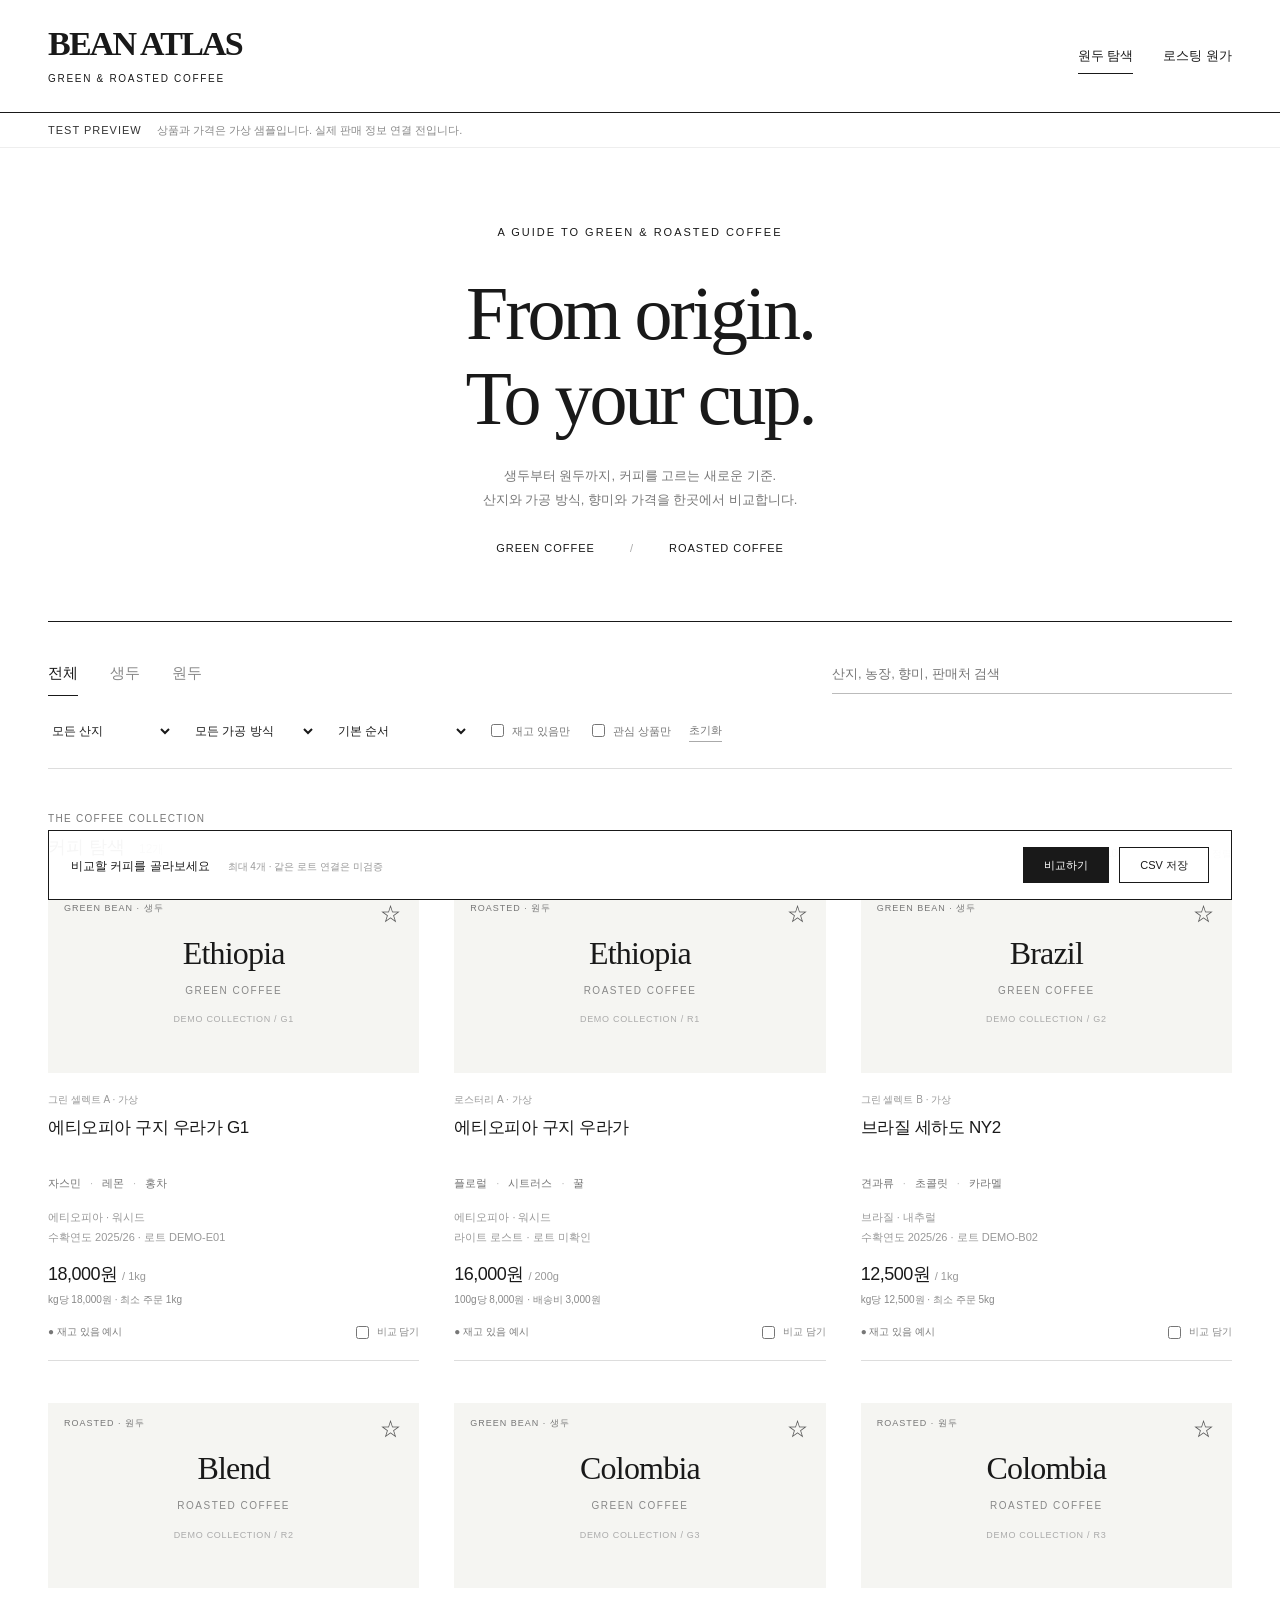
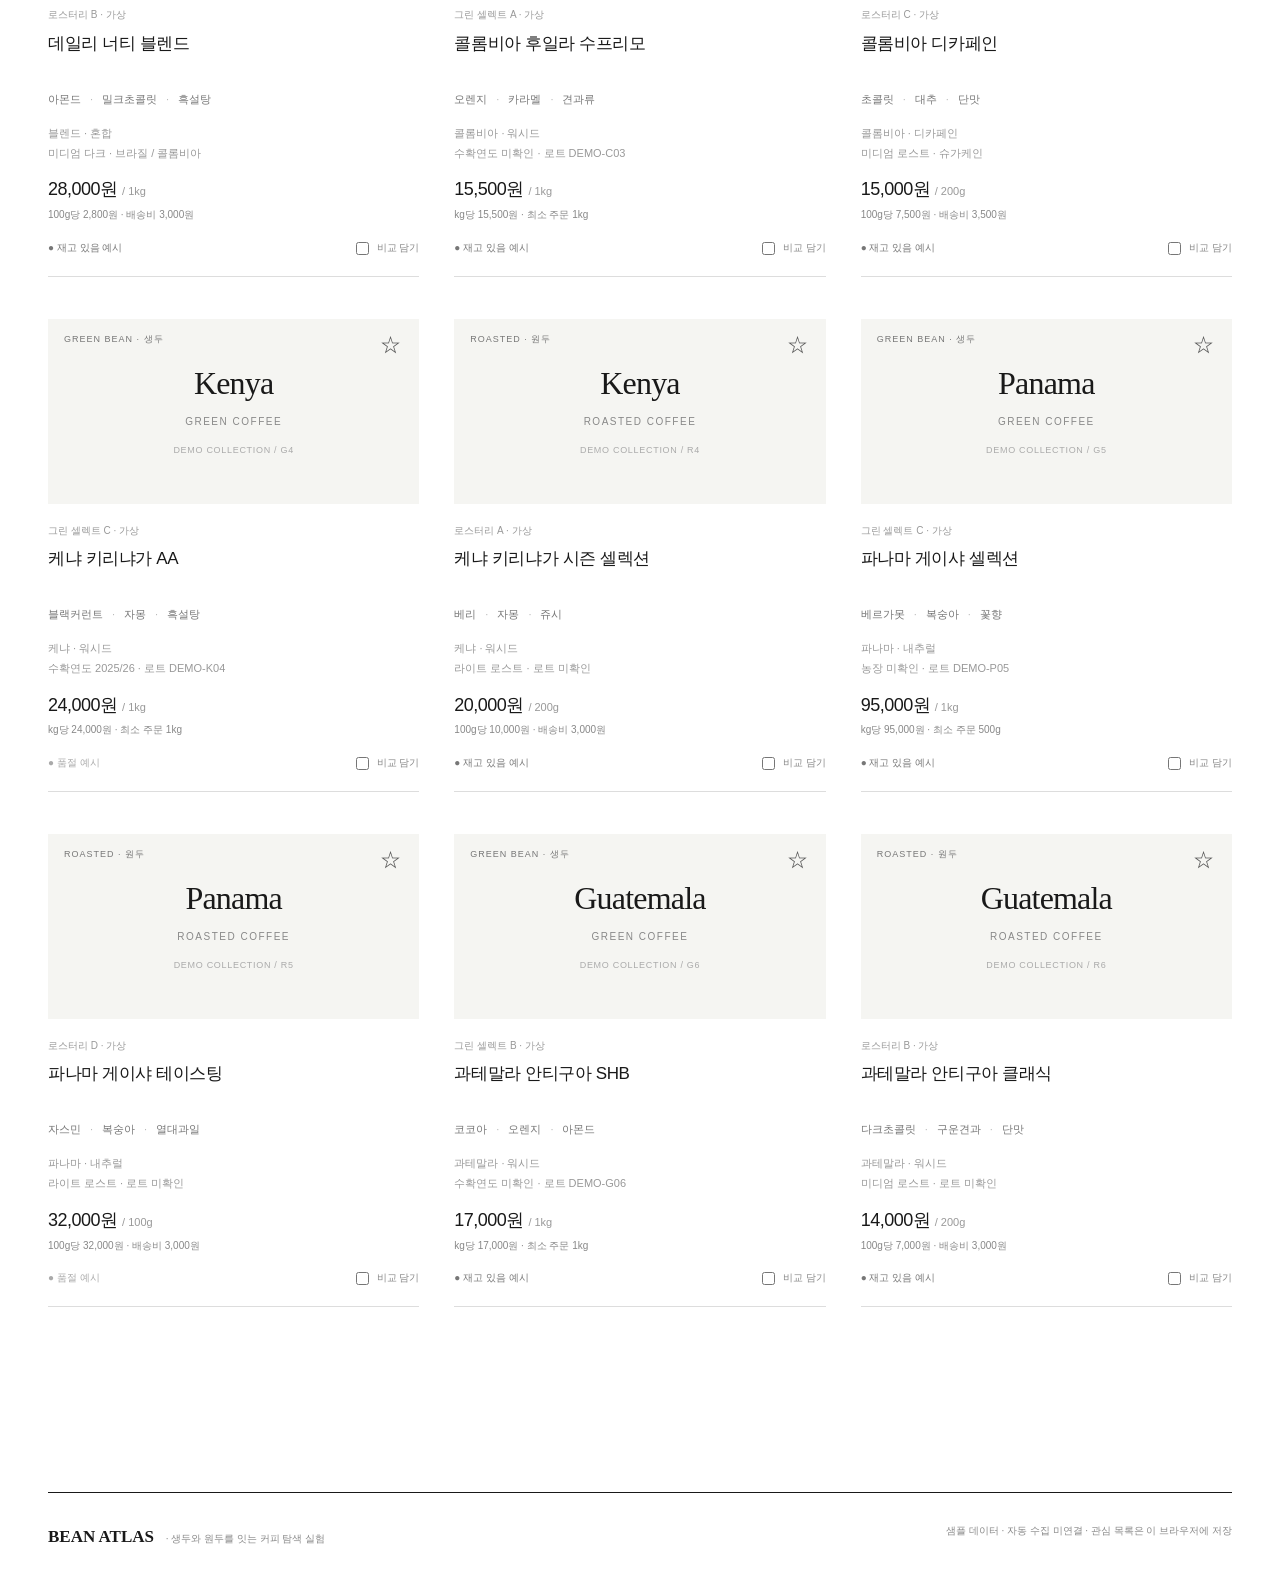
==== commit 77a38f69: "Restyle coffee market with monochrome typography and minimal catalog layout" ====
--- a/coffee-market/index.html
+++ b/coffee-market/index.html
@@ -1,18 +1,12 @@
 <!doctype html>
 <html lang="ko"><head><meta charset="utf-8"><meta name="viewport" content="width=device-width, initial-scale=1"><meta name="theme-color" content="#234f40"><title>BEAN ATLAS · 생두부터 원두까지</title><style>
-:root{--ink:#202e27;--green:#234f40;--muted:#6c756d;--line:#dce1d7;--paper:#f5f6ef;--gold:#cfad65}*{box-sizing:border-box}body{margin:0;background:var(--paper);color:var(--ink);font:16px/1.6 system-ui,-apple-system,'Noto Sans KR',sans-serif}button,input,select{font:inherit}button,a,input,select{touch-action:manipulation}button{cursor:pointer}a{color:inherit}header{background:#fff;border-bottom:1px solid var(--line)}.wrap{max-width:1240px;margin:auto;padding:0 30px}.top{height:84px;display:flex;align-items:center;justify-content:space-between;gap:20px}.brand{font-weight:850;font-size:23px;letter-spacing:2px;display:flex;align-items:center;gap:12px}.mark{border:2px solid var(--green);border-radius:50%;height:35px;width:27px;transform:rotate(32deg);position:relative}.mark:after{content:'';position:absolute;left:11px;top:1px;height:28px;border-left:2px solid var(--green)}.top small{color:var(--muted);letter-spacing:0;font-size:13px}.nav{display:flex;gap:8px}.nav button,.outline{background:transparent;border:1px solid var(--line);border-radius:9px;padding:9px 16px;color:var(--green)}.nav .on{background:var(--green);color:white;border-color:var(--green)}.notice{background:#f5ead1;border-bottom:1px solid #e9d6af;padding:10px 0;font-size:14px;color:#6a5125}.notice b{margin-right:8px}.hero{padding:48px 0 30px;display:grid;grid-template-columns:1.6fr 1fr;gap:35px;align-items:center}.eyebrow{font-size:12px;letter-spacing:2px;font-weight:750;color:var(--green)}h1{font-size:44px;letter-spacing:-2px;line-height:1.24;margin:12px 0 17px}p{margin:8px 0;color:var(--muted)}.hero-art{height:205px;background:#e5e9dd;border-radius:20px;position:relative;overflow:hidden;display:flex;align-items:center;justify-content:center;gap:35px}.bean{width:73px;height:114px;border-radius:50%;transform:rotate(30deg);position:relative;background:#a1ac82;box-shadow:9px 10px 0 #00000008}.bean:after{content:'';position:absolute;height:95px;top:9px;left:32px;border-left:4px solid #f5f6ef90;border-radius:50%;width:16px}.bean.brown{background:#77513c;transform:rotate(-25deg)}.hero-art span{position:absolute;bottom:18px;left:0;right:0;text-align:center;font-size:11px;letter-spacing:3px;color:#52614a}.stats{display:flex;gap:30px;margin-top:25px}.stats strong{display:block;font-size:24px;line-height:1.2}.stats small{font-size:12px;color:var(--muted)}.panel{background:white;border:1px solid var(--line);border-radius:15px;padding:22px;margin-bottom:24px}.toolbar{display:flex;gap:12px;align-items:center;flex-wrap:wrap}.tabs{display:flex;gap:5px;background:#f1f3ed;border-radius:10px;padding:4px}.tabs button{padding:9px 20px;border:0;background:none;border-radius:7px;color:var(--muted)}.tabs button.active{background:var(--green);color:white}.search{flex:1;min-width:210px}.search input{width:100%}input,select{border:1px solid var(--line);border-radius:9px;background:white;padding:11px 13px;color:var(--ink)}input:focus,select:focus,button:focus-visible,a:focus-visible{outline:3px solid #bfcea7;outline-offset:2px}.filters{display:flex;gap:10px;flex-wrap:wrap;margin-top:14px}.filters select{min-width:145px;font-size:14px}.check{display:flex;gap:6px;align-items:center;font-size:14px;margin-left:5px}.result-head{display:flex;justify-content:space-between;align-items:center;margin:28px 0 16px}.result-head h2{margin:0;font-size:21px}.result-head span{color:var(--muted);font-size:13px}.grid{display:grid;grid-template-columns:repeat(3,1fr);gap:18px}.card{background:#fff;border:1px solid var(--line);border-radius:14px;overflow:hidden;transition:transform .15s,box-shadow .15s}.card:hover{transform:translateY(-3px);box-shadow:0 9px 25px #234f400c}.swatch{height:90px;position:relative;padding:18px 21px;background:var(--shade);display:flex;justify-content:space-between;align-items:flex-start}.swatch .mini{height:49px;width:32px;border-radius:50%;background:var(--bean);transform:rotate(32deg);position:absolute;right:60px;top:20px}.swatch .mini:after{content:'';position:absolute;left:15px;top:5px;height:38px;border-left:2px solid #ffffff70}.swatch .mini.two{right:32px;transform:rotate(-20deg);top:25px;opacity:.65}.type{font-size:11px;letter-spacing:1px;font-weight:750;background:#ffffffb3;padding:4px 8px;border-radius:5px}.star{position:absolute;right:12px;top:10px;background:#ffffffd9;border:0;border-radius:50%;width:31px;height:31px;font-size:20px;color:var(--green)}.body{padding:21px}.seller{font-size:12px;color:var(--muted)}.card h3{font-size:19px;line-height:1.45;margin:5px 0 11px;min-height:55px;letter-spacing:-.5px}.tags{display:flex;flex-wrap:wrap;gap:5px;min-height:30px}.tag{background:#f0f3eb;border-radius:4px;font-size:12px;color:#57624d;padding:3px 7px}.meta{font-size:13px;color:var(--muted);margin:13px 0}.price{font-size:24px;font-weight:780;letter-spacing:-.7px}.price small{font-size:13px;color:var(--muted);font-weight:400;letter-spacing:0}.unit{font-size:13px;color:var(--green);margin:2px 0 16px}.card-foot{border-top:1px solid #edf0e8;padding-top:12px;display:flex;align-items:center;justify-content:space-between;font-size:13px}.card-foot label{display:flex;gap:6px;align-items:center}.stock{color:#63774f}.out{color:#9b7160}.empty{grid-column:1/-1;padding:70px 20px;text-align:center;background:white;border-radius:12px;border:1px dashed var(--line)}.comparebar{position:sticky;bottom:16px;margin:28px 0 0;background:var(--green);color:white;border-radius:12px;padding:15px 20px;display:flex;align-items:center;justify-content:space-between;box-shadow:0 8px 25px #234f4020;gap:10px}.comparebar button{background:white;border:0;padding:8px 15px;border-radius:7px;color:var(--green)}.comparebar small{color:#d3e0d5}.section-title{font-size:29px;margin:35px 0 8px;letter-spacing:-1px}.calc-layout{display:grid;grid-template-columns:1fr 1fr;gap:25px;margin-top:24px}.fields{display:grid;grid-template-columns:1fr 1fr;gap:18px}.fields label{display:flex;flex-direction:column;font-size:14px;gap:7px}.calc-result{background:var(--green);padding:30px;border-radius:12px;color:white}.calc-result p{color:#d5e2d7}.calc-result strong{font-size:37px}.calc-result dl{font-size:14px}.calc-result dl div{display:flex;justify-content:space-between;border-top:1px solid #ffffff26;padding:11px 0}.calc-result dd{margin:0}.hint{font-size:13px}.tablewrap{overflow:auto}table{width:100%;border-collapse:collapse;min-width:650px;font-size:14px}th,td{padding:15px;text-align:left;border-bottom:1px solid var(--line);vertical-align:top}th{background:#f2f4ed}footer{border-top:1px solid var(--line);margin-top:55px;padding:25px 0 35px;color:var(--muted);font-size:12px}.footerrow{display:flex;justify-content:space-between;gap:15px}.hidden{display:none!important}.toast{position:fixed;left:50%;bottom:85px;transform:translateX(-50%);background:#202e27;color:white;padding:10px 20px;border-radius:8px;z-index:5;font-size:14px}dialog{border:1px solid var(--line);border-radius:15px;max-width:1000px;width:95%;padding:24px;color:var(--ink)}dialog::backdrop{background:#13291f77}.dialog-head{display:flex;justify-content:space-between;align-items:center;margin-bottom:15px}.dialog-head h2{margin:0}.dialog-head button{border:0;background:#eef1e8;border-radius:6px;padding:7px 13px}@media(max-width:900px){.grid{grid-template-columns:repeat(2,1fr)}h1{font-size:37px}.hero{grid-template-columns:1.5fr 1fr}.top small{display:none}.calc-layout{grid-template-columns:1fr}}@media(max-width:600px){.wrap{padding:0 18px}.top{height:auto;min-height:77px;flex-wrap:wrap;padding-top:16px;padding-bottom:13px;gap:12px}.brand{font-size:19px}.nav button{padding:7px 10px;font-size:13px}.hero{grid-template-columns:1fr;padding:30px 0 22px;gap:20px}h1{font-size:35px}.hero-art{height:125px;gap:45px}.hero-art .bean{height:75px;width:49px}.hero-art .bean:after{height:61px;left:21px;top:6px}.hero-art span{bottom:7px;font-size:9px}.stats{gap:30px}.grid{grid-template-columns:1fr}.panel{padding:16px}.tabs{width:100%}.tabs button{flex:1;padding:9px 10px}.filters select{min-width:0;flex:1;width:44%}.result-head{align-items:flex-start;gap:8px}.result-head span{font-size:11px}.fields{grid-template-columns:1fr}.footerrow{flex-direction:column}.comparebar{padding:12px;font-size:13px}.comparebar small{display:none}.notice{font-size:12px}.card h3{min-height:0}.swatch{height:75px}}
-
-/* Bean Atlas: editorial coffee market */
-:root{--ink:#27251f;--green:#31533c;--muted:#79776f;--line:#e3dfd5;--paper:#faf8f2;--gold:#e86d39}body{background:var(--paper)}header{background:#faf8f2}.top{height:88px}.brand{font-size:25px;letter-spacing:-1px}.brand small{margin-left:10px;font-weight:500}.mark{background:#e9723b;border:0;border-radius:8px;width:35px;height:35px;transform:rotate(-9deg)}.mark:after{border-color:#fff;height:24px;top:6px;left:16px;transform:rotate(35deg)}.nav button{border-radius:30px}.nav .on{background:#292b25;border-color:#292b25}.notice{background:#eeeade;color:#706951;border:0;font-size:12px}.notice b{background:#dfd3b3;color:#665732;padding:3px 6px;border-radius:3px;font-size:10px;letter-spacing:1px}.hero{background:#f0e5d5;border:1px solid #e9ddcc;border-radius:22px;margin:26px 0 22px;padding:44px 42px;grid-template-columns:1.05fr 1fr;gap:12px;position:relative;overflow:hidden}.hero>div:first-child{position:relative;z-index:1}.eyebrow{font-size:11px;letter-spacing:2px;color:#9c512e}h1{font-size:52px;font-weight:850;line-height:1.15;letter-spacing:-2.8px;margin:19px 0}h1 em{font-style:normal;color:#d56332}.hero p{font-size:15px;color:#766b5c;line-height:1.85}.hero-art{height:300px;border-radius:0;background:none;overflow:visible;display:block;position:relative}.hero-art svg{width:100%;height:100%;overflow:visible}.hero-art span{color:#766348;letter-spacing:2px;font-size:9px;bottom:-4px}.hero-stamp{position:absolute;right:0;top:-20px;border:1px solid #9d815c;border-radius:50%;width:71px;height:71px;text-align:center;font-size:10px;line-height:1.3;padding-top:16px;color:#8b704c;transform:rotate(14deg);background:#f4e9d7}.stats{gap:0;margin-top:25px;border-top:1px solid #d9cbb8;padding-top:19px;max-width:370px}.stats>div{flex:1;border-right:1px solid #d9cbb8;padding-left:22px}.stats>div:first-child{padding-left:0}.stats>div:last-child{border:0}.stats strong{font-size:24px;letter-spacing:-1px}.stats small{font-size:11px;color:#887863}.discovery{display:grid;grid-template-columns:1fr 1fr;gap:16px;margin-bottom:26px}.discovery button{border:0;text-align:left;position:relative;overflow:hidden;border-radius:14px;padding:21px 24px;min-height:122px;display:flex;align-items:center;gap:17px;background:#e8eddf;color:#34482c}.discovery button:nth-child(2){background:#eee6f2;color:#655271}.discovery button:hover{filter:brightness(.97)}.discovery .disc-num{font-size:43px;font-family:Georgia,serif;line-height:1;opacity:.5}.discovery b{display:block;font-size:21px;letter-spacing:-.7px}.discovery small{font-size:12px;opacity:.7}.disc-arrow{margin-left:auto;font-size:28px}.panel{border-radius:15px;box-shadow:0 5px 22px #33271704;padding:23px}.tabs{background:#f3f0e9;border-radius:30px}.tabs button{border-radius:25px;padding:10px 25px;font-weight:650}.tabs button.active{background:#e96d36}.search input{background:#faf9f5;border-radius:30px;padding-left:23px;font-size:16px}.filters{padding-top:17px;border-top:1px solid #eeeae2;margin-top:20px}.filters select{background:#fff;font-size:13px;border-radius:7px}.check{font-size:13px}.outline{font-size:12px;border-radius:6px}.result-head{margin-top:32px;margin-bottom:21px}.result-head h2{font-size:25px;letter-spacing:-1px}.result-head h2 span{font-size:15px;color:#de6c39;margin-left:8px}.result-head>span{font-size:11px}.grid{gap:22px}.card{border-radius:15px;border-color:#e5e0d7;box-shadow:0 3px 7px #45332403}.card:hover{box-shadow:0 12px 35px #49372112;transform:translateY(-5px)}.swatch{height:194px;padding:17px 18px;background:var(--shade);overflow:hidden}.swatch:after{content:'';position:absolute;width:200px;height:200px;border:1px solid #ffffff55;border-radius:50%;right:-45px;bottom:-105px}.type{position:relative;z-index:2;background:none;padding:0;font-size:10px;letter-spacing:1.3px;color:#4b4a40}.star{z-index:3;right:14px;top:12px;background:#ffffff80;border:1px solid #ffffff99;width:32px;height:32px;color:#524637}.pack-art{width:100%;height:100%;position:absolute;top:0;left:0}.body{padding:23px}.seller{font-size:11px;letter-spacing:.3px}.card h3{font-size:21px;min-height:61px;line-height:1.4;margin:7px 0 13px;letter-spacing:-.8px}.tag{border-radius:15px;padding:4px 10px;background:#f5f1e9;font-size:11px;color:#736046}.price{font-size:28px;letter-spacing:-1px}.unit{font-size:12px;color:#897860}.meta{font-size:12px;line-height:1.8;margin-top:15px}.card-foot{font-size:12px}.comparebar{background:#2d332a;border-radius:14px;padding:15px 23px;bottom:14px}.comparebar button{border-radius:25px;font-size:13px;padding:9px 19px}.comparebar button:first-child{background:#ed7948;color:#fff}.comparebar small{font-size:11px;color:#c6cabf}.calc-result{background:#344c39}.section-title{font-size:38px}.footerrow b{letter-spacing:1px}.swatch .mini{display:none}.empty{padding:85px 20px}.catalog-label{font-size:10px;letter-spacing:2px;color:#af8768;margin-bottom:6px}
-@media(min-width:901px){.hero-art{margin-right:-12px}}@media(max-width:900px){.hero{padding:35px 30px;grid-template-columns:1.1fr 1fr}h1{font-size:41px}.hero-art{height:280px}.brand small{display:none}.discovery b{font-size:19px}}
-@media(max-width:600px){.top{height:auto;min-height:82px}.brand{font-size:22px}.hero{margin-top:20px;padding:28px 25px 16px;grid-template-columns:1fr;border-radius:17px}.hero h1{font-size:42px;letter-spacing:-2px}.hero p{font-size:14px}.hero-art{height:215px;margin-top:5px}.hero-art svg{max-width:360px;display:block;margin:auto}.hero-stamp{right:4px;top:7px;width:58px;height:58px;font-size:8px;padding-top:13px}.hero-art span{bottom:0;font-size:8px}.stats{margin-top:20px}.stats strong{font-size:21px}.discovery{gap:10px}.discovery button{min-height:110px;padding:15px;gap:8px;align-items:flex-start;flex-direction:column}.discovery .disc-num{font-size:23px}.discovery b{font-size:17px}.discovery small{font-size:10px}.disc-arrow{position:absolute;right:15px;top:12px;font-size:23px}.panel{padding:15px}.tabs button{padding:9px 15px}.filters{gap:8px}.check{font-size:12px}.result-head{margin-top:25px}.result-head h2{font-size:23px}.result-head>span{max-width:135px;text-align:right;font-size:10px}.swatch{height:200px}.card h3{min-height:0}.comparebar{padding:12px;flex-wrap:wrap}.comparebar button{font-size:12px;padding:8px 15px}.comparebar b{font-size:12px}.comparebar>div:last-child{display:flex;gap:7px}.grid{gap:20px}.notice{font-size:10px}.notice .wrap{line-height:1.8}.section-title{font-size:30px}}
-@media(prefers-reduced-motion:reduce){.card{transition:none}.card:hover{transform:none}}
-
+:root{--ink:#191919;--green:#191919;--muted:#777;--line:#ddd;--paper:#fff}*{box-sizing:border-box}body{margin:0;background:#fff;color:#191919;font:14px/1.65 Arial,'Noto Sans KR',sans-serif}button,input,select{font:inherit;color:inherit}button{cursor:pointer}a{color:inherit}.wrap{max-width:1440px;margin:auto;padding:0 48px}header{border-bottom:1px solid #191919}.top{min-height:112px;display:flex;align-items:center;justify-content:space-between;gap:30px}.brand{font-family:Georgia,'Times New Roman',serif;font-weight:700;font-size:34px;letter-spacing:-1.8px;line-height:1}.brand small{display:block;font:10px/1.5 Arial,sans-serif;letter-spacing:1.7px;margin-top:10px;text-transform:uppercase}.mark{display:none}.nav{display:flex;gap:30px}.nav button{background:none;border:0;border-bottom:1px solid transparent;padding:7px 0;font-size:13px}.nav .on{border-bottom-color:#191919}.notice{border-bottom:1px solid #eee;font-size:11px;color:#888;padding:8px 0}.notice b{font-weight:400;color:#333;letter-spacing:1px;margin-right:12px}.hero{padding:75px 0 64px;display:block;border-bottom:1px solid #191919;text-align:center}.eyebrow{font-size:11px;letter-spacing:2px}h1{font-family:Georgia,'Times New Roman',serif;font-weight:400;font-size:76px;letter-spacing:-3px;line-height:1.12;margin:30px 0 22px}h1 em{font-style:normal}p{color:#777;margin:8px 0}.hero p{font-size:13px;line-height:1.9}.hero-art,.stats,.discovery{display:none}.collection-nav{display:flex;justify-content:center;gap:35px;margin:26px 0 0;font-size:11px;letter-spacing:1px}.collection-nav span{color:#aaa}.panel{margin:0;background:white;padding:30px 0 25px;border-bottom:1px solid #ddd}.toolbar{display:flex;align-items:center;justify-content:space-between;gap:40px}.tabs{display:flex;gap:32px}.tabs button{background:none;border:0;border-bottom:1px solid transparent;padding:9px 0;font-size:15px;color:#888}.tabs button.active{color:#191919;border-color:#191919}.search{max-width:400px;flex:1}.search input{width:100%;padding:9px 0;border:0;border-bottom:1px solid #bbb;font-size:13px;border-radius:0;background:white}input,select{border:1px solid #ccc;border-radius:0;background:white;padding:9px 11px}input:focus,select:focus,button:focus-visible,a:focus-visible{outline:2px solid #555;outline-offset:3px}.filters{display:flex;align-items:center;gap:18px;flex-wrap:wrap;margin-top:23px}.filters select{border:0;background:white;padding:4px 20px 4px 0;font-size:12px;min-width:125px}.check{display:flex;gap:5px;align-items:center;font-size:11px;color:#777}input[type=checkbox]{accent-color:#222}.outline{background:none;border:0;border-bottom:1px solid #aaa;font-size:11px;padding:2px 0;color:#777}.result-head{display:flex;align-items:end;justify-content:space-between;margin:42px 0 25px;gap:25px}.catalog-label{font-size:10px;letter-spacing:1.3px;color:#777;margin-bottom:6px}.result-head h2{font-size:18px;font-weight:400;margin:0}.result-head h2 span{color:#999;font-size:12px;margin-left:9px}.result-head>span{font-size:10px;color:#999}.grid{display:grid;grid-template-columns:repeat(3,minmax(0,1fr));column-gap:35px;row-gap:42px}.card{min-width:0;border-bottom:1px solid #ddd}.swatch{height:185px;position:relative;background:#f5f5f2;display:flex;align-items:center;justify-content:center;overflow:hidden}.type{position:absolute;left:16px;top:13px;font-size:9px;letter-spacing:1px;color:#777}.star{position:absolute;right:12px;top:8px;background:none;border:0;font-size:21px;color:#555;z-index:2}.origin-display{text-align:center;padding:22px}.origin-display strong{display:block;font:32px/1.2 Georgia,serif;font-weight:400;letter-spacing:-.8px}.origin-display span{display:block;margin-top:11px;font-size:10px;letter-spacing:1.5px;color:#888}.origin-display small{display:block;font-size:9px;color:#aaa;letter-spacing:.7px;margin-top:13px}.body{padding:19px 0 18px}.seller{font-size:10px;color:#999}.card h3{font-weight:400;font-size:17px;line-height:1.5;letter-spacing:-.4px;margin:7px 0 8px;min-height:51px}.tags{display:flex;gap:9px;flex-wrap:wrap;min-height:22px}.tag{font-size:11px;color:#777}.tag+.tag:before{content:'·';margin-right:9px;color:#bbb}.meta{font-size:11px;color:#999;margin:12px 0;line-height:1.8}.price{font-size:18px;font-weight:400;letter-spacing:-.5px}.price small{font-size:11px;color:#999;letter-spacing:0}.unit{font-size:10px;color:#888;margin-top:2px}.card-foot{display:flex;align-items:center;justify-content:space-between;margin-top:15px;font-size:10px;color:#888}.card-foot label{display:flex;align-items:center;gap:5px}.stock{color:#777}.out{color:#aaa}.empty{grid-column:1/-1;padding:90px 0;text-align:center;color:#888}.comparebar{position:sticky;bottom:0;margin-top:40px;border:1px solid #191919;background:#fffffff5;padding:16px 22px;display:flex;align-items:center;justify-content:space-between;gap:15px;z-index:3}.comparebar b{font-size:12px;font-weight:400}.comparebar small{font-size:10px;color:#999;margin-left:14px}.comparebar button{background:white;border:1px solid #191919;padding:8px 20px;font-size:11px;margin-left:6px}.comparebar button:first-child{background:#191919;color:white}.section-title{font-family:Arial,sans-serif;font-size:32px;letter-spacing:-1px;margin-top:55px}.calc-layout{display:grid;grid-template-columns:1fr 1fr;gap:55px;margin-top:30px}.fields{display:grid;grid-template-columns:1fr 1fr;gap:23px;border:0;padding-top:0}.fields label{display:flex;flex-direction:column;gap:9px;font-size:12px}.calc-result{background:#f6f6f3;padding:30px}.calc-result p{font-size:12px}.calc-result strong{font-size:35px;font-weight:400}.calc-result dl{font-size:12px}.calc-result dl div{display:flex;justify-content:space-between;border-top:1px solid #ddd;padding:12px 0}.calc-result dd{margin:0}.hint{font-size:11px;color:#888}.tablewrap{overflow:auto}table{width:100%;border-collapse:collapse;min-width:650px;font-size:12px}th,td{padding:16px;text-align:left;border-bottom:1px solid #ddd;vertical-align:top}th{font-weight:400;background:#f7f7f4}footer{border-top:1px solid #191919;margin-top:75px;padding:30px 0 45px;font-size:10px;color:#888}.footerrow{display:flex;justify-content:space-between;gap:20px}.footerrow b{font-family:Georgia,serif;font-size:17px;color:#191919;margin-right:9px}.hidden{display:none!important}.toast{position:fixed;left:50%;bottom:80px;transform:translateX(-50%);background:#222;color:white;padding:12px 22px;font-size:12px;z-index:10}dialog{border:1px solid #222;width:95%;max-width:1050px;padding:26px}dialog::backdrop{background:#0006}.dialog-head{display:flex;align-items:center;justify-content:space-between}.dialog-head h2{font-size:21px;font-weight:400}.dialog-head button{border:0;background:none;font-size:12px;text-decoration:underline}
+@media(max-width:950px){.wrap{padding:0 28px}.grid{gap:28px}.brand{font-size:29px}.nav{gap:20px}h1{font-size:62px}.calc-layout{gap:25px}}
+@media(max-width:650px){.wrap{padding:0 20px}.top{min-height:100px;gap:15px;align-items:center}.brand{font-size:25px;letter-spacing:-1.2px}.brand small{font-size:8px;letter-spacing:.8px}.nav{gap:13px}.nav button{font-size:10px}.notice{font-size:9px;line-height:1.8}.notice b{font-size:8px}.hero{padding:50px 0 40px}h1{font-size:48px;letter-spacing:-2px;margin:23px 0 20px}.eyebrow{font-size:9px;letter-spacing:1.3px}.hero p{font-size:11px}.collection-nav{gap:22px;font-size:9px;margin-top:22px}.toolbar{gap:20px;flex-direction:column;align-items:stretch}.tabs{gap:28px}.tabs button{font-size:14px}.search{max-width:none}.search input{font-size:12px}.panel{padding:20px 0}.filters{gap:12px;margin-top:18px}.filters select{font-size:11px;min-width:0;flex:1}.check{font-size:10px}.result-head{margin:28px 0 20px;gap:15px}.result-head h2{font-size:17px}.catalog-label{font-size:8px}.result-head>span{font-size:8px;max-width:135px;text-align:right}.grid{grid-template-columns:repeat(2,minmax(0,1fr));column-gap:16px;row-gap:25px}.swatch{height:150px}.type{font-size:7px;left:9px;top:10px;letter-spacing:0}.star{font-size:18px;right:5px;top:3px}.origin-display{padding:20px 5px}.origin-display strong{font-size:23px;letter-spacing:-.6px}.origin-display span{font-size:8px;letter-spacing:.5px}.origin-display small{font-size:7px}.body{padding:13px 0}.card h3{font-size:14px;min-height:43px}.seller{font-size:9px}.tag{font-size:9px}.tags{gap:5px;min-height:36px}.tag+.tag:before{margin-right:5px}.meta{font-size:9px}.price{font-size:16px}.price small{font-size:9px}.unit{font-size:9px;min-height:30px}.card-foot{font-size:9px;flex-wrap:wrap;gap:5px}.comparebar{padding:12px;gap:8px;margin-top:25px}.comparebar small{display:none}.comparebar b{font-size:10px}.comparebar button{padding:7px 10px;font-size:9px;margin-left:3px}.calc-layout{grid-template-columns:1fr;gap:10px}.fields{gap:16px}.fields label{font-size:11px}.fields input{width:100%}.section-title{font-size:27px}.footerrow{flex-direction:column;gap:12px}footer{margin-top:45px}.hint{font-size:10px}}
 </style></head><body>
-<header><div class="wrap top"><div class="brand"><i class="mark" aria-hidden="true"></i>BEAN ATLAS <small>생두부터 원두까지</small></div><nav class="nav" aria-label="주 메뉴"><button id="exploreNav" class="on">원두 탐색</button><button id="calcNav">로스팅 원가</button></nav></div></header>
-<div class="notice"><div class="wrap"><b>TEST PREVIEW</b> 모든 상품·판매처·가격은 기능 확인용 가상 예시입니다. 실제 크롤링·구매 연결 전입니다.</div></div>
-<main class="wrap"><section id="explore"><div class="hero"><div><div class="eyebrow">GREEN TO ROASTED, ALL IN ONE.</div><h1>당신의 다음 커피,<br><em>여기서 발견하세요.</em></h1><p>생두의 구매 조건부터 원두의 향미까지.<br>여러 판매처의 커피를 같은 기준으로 비교하세요.</p><div class="stats"><div><strong id="greenCount"></strong><small>생두 예시</small></div><div><strong id="roastCount"></strong><small>원두 예시</small></div><div><strong>DEMO</strong><small>실제 시세 아님</small></div></div></div><div class="hero-art"><div class="hero-stamp" aria-hidden="true">FROM FARM<br>TO YOUR<br>CUP</div><svg viewBox="0 0 460 310" role="img" aria-label="생두 포대와 로스팅 원두 패키지 일러스트"><defs><filter id="shadow"><feDropShadow dx="0" dy="12" stdDeviation="8" flood-color="#765236" flood-opacity=".14"/></filter><pattern id="weave" width="5" height="5" patternUnits="userSpaceOnUse"><path d="M0 1h5M1 0v5" stroke="#7e8c5a" stroke-width=".4" opacity=".22"/></pattern></defs><ellipse cx="239" cy="272" rx="192" ry="18" fill="#d9c8af"/><g transform="translate(44,18) rotate(-11 90 135)" filter="url(#shadow)"><path d="M29 30L157 30 168 248Q91 268 15 248Z" fill="#b3bf8c"/><path d="M29 30L157 30 168 248Q91 268 15 248Z" fill="url(#weave)"/><path d="M32 25H154L159 43H27Z" fill="#8c9b68"/><path d="M25 235Q90 250 164 235" fill="none" stroke="#7f905a" stroke-width="2"/><rect x="37" y="79" width="110" height="111" rx="1" fill="#f3f0de"/><text x="92" y="101" text-anchor="middle" font-size="9" letter-spacing="2" fill="#53603b">BEAN ATLAS</text><path d="M71 119h42M92 110v18" stroke="#8d9d71"/><text x="92" y="148" text-anchor="middle" font-family="Georgia" font-size="22" fill="#394b32">GREEN</text><text x="92" y="165" text-anchor="middle" font-size="8" letter-spacing="2" fill="#71805c">SINGLE ORIGIN</text><text x="92" y="181" text-anchor="middle" font-size="7" fill="#71805c">UNROASTED / 1 KG</text></g><g transform="translate(220,30) rotate(12 90 125)" filter="url(#shadow)"><path d="M22 18H158L167 228 148 251H30L12 228Z" fill="#e87641"/><path d="M22 18H158V36H22Z" fill="#c85a2c"/><path d="M12 228H167L148 251H30Z" fill="#c55d33"/><rect x="32" y="77" width="115" height="112" fill="#fff8e9"/><text x="90" y="100" text-anchor="middle" font-size="9" letter-spacing="2" fill="#8b4b30">BEAN ATLAS</text><text x="90" y="137" text-anchor="middle" font-family="Georgia" font-size="21" fill="#4c3424">ROASTED</text><text x="90" y="158" text-anchor="middle" font-size="8" letter-spacing="2" fill="#9c6448">FIND YOUR FLAVOR</text><text x="90" y="178" text-anchor="middle" font-size="7" fill="#9c6448">SPECIALTY COFFEE / 200 G</text><circle cx="90" cy="53" r="6" fill="#b2502b"/></g><g fill="#7b4b30"><ellipse cx="377" cy="267" rx="9" ry="14" transform="rotate(35 377 267)"/><ellipse cx="405" cy="246" rx="8" ry="12" transform="rotate(-30 405 246)"/></g><path d="M373 259l8 16M409 238l-8 16" stroke="#bc8f67" stroke-width="1.5"/></svg><span>ILLUSTRATED PACKAGES · SAMPLE COLLECTION</span></div></div>
-<div class="discovery"><button data-jump="green"><span class="disc-num">01</span><span><b>로스팅의 시작, 생두</b><small>산지와 가공, 구매 조건까지 한 번에</small></span><span class="disc-arrow">↗</span></button><button data-jump="roasted"><span class="disc-num">02</span><span><b>취향의 발견, 원두</b><small>향미와 가격으로 다음 한 봉 찾기</small></span><span class="disc-arrow">↗</span></button></div>
+<header><div class="wrap top"><div class="brand"><i class="mark" aria-hidden="true"></i>BEAN ATLAS <small>GREEN &amp; ROASTED COFFEE</small></div><nav class="nav" aria-label="주 메뉴"><button id="exploreNav" class="on">원두 탐색</button><button id="calcNav">로스팅 원가</button></nav></div></header>
+<div class="notice"><div class="wrap"><b>TEST PREVIEW</b> 상품과 가격은 가상 샘플입니다. 실제 판매 정보 연결 전입니다.</div></div>
+<main class="wrap"><section id="explore"><div class="hero"><div class="eyebrow">A GUIDE TO GREEN &amp; ROASTED COFFEE</div><h1>From origin.<br>To your cup.</h1><p>생두부터 원두까지, 커피를 고르는 새로운 기준.<br>산지와 가공 방식, 향미와 가격을 한곳에서 비교합니다.</p><div class="collection-nav">GREEN COFFEE <span>/</span> ROASTED COFFEE</div></div>
 <div class="panel"><div class="toolbar"><div class="tabs" role="group" aria-label="상품 종류"><button data-type="all" class="active">전체</button><button data-type="green">생두</button><button data-type="roasted">원두</button></div><div class="search"><input id="search" aria-label="커피 검색" placeholder="산지, 농장, 향미, 판매처 검색"></div></div><div class="filters"><select id="country" aria-label="산지"><option value="">모든 산지</option></select><select id="process" aria-label="가공 방식"><option value="">모든 가공 방식</option></select><select id="sort" aria-label="정렬"><option value="default">기본 순서</option><option value="low">단위 가격 낮은 순</option><option value="high">단위 가격 높은 순</option></select><label class="check"><input type="checkbox" id="available">재고 있음만</label><label class="check"><input type="checkbox" id="favorites">관심 상품만</label><button class="outline" id="reset">초기화</button></div></div>
 <div class="result-head"><div><div class="catalog-label">THE COFFEE COLLECTION</div><h2>커피 탐색 <span id="resultCount" aria-live="polite"></span></h2></div><span>생두 kg당 · 원두 100g당 / 전체는 종류별 정렬</span></div><div id="grid" class="grid"></div><div class="comparebar"><div><b id="selectedCount">비교할 커피를 골라보세요</b> <small>최대 4개 · 같은 로트 연결은 미검증</small></div><div><button id="compare">비교하기</button> <button id="csv">CSV 저장</button></div></div>
 </section><section id="calculator" class="hidden"><h1 class="section-title">로스팅 원가 계산</h1><p>생두 구매 비용과 감량률로 판매 중량별 예상 원가를 계산해보세요.</p><div class="calc-layout"><div class="panel fields"><label>생두 가격 (원 / kg)<input id="beanPrice" type="number" min="0" step="100" value="18000"></label><label>로스팅 감량률 (%)<input id="loss" type="number" min="0" max="60" step="0.1" value="15"></label><label>판매 중량 (g)<input id="weight" type="number" min="1" step="1" value="200"></label><label>포장비 (원 / 봉)<input id="pack" type="number" min="0" step="10" value="500"></label><label>기타 비용 (원 / 봉)<input id="other" type="number" min="0" step="10" value="0"></label><label>예상 판매가 (원 / 봉)<input id="sell" type="number" min="0" step="100" value="14000"></label></div><div class="calc-result" aria-live="polite"><p>한 봉당 예상 원가</p><strong id="cost"></strong><dl id="breakdown"></dl></div></div><p class="hint">직접 입력한 가정에 따른 추정치입니다. 기타 비용에 입력하지 않은 인건비·에너지·수수료·배송비·세금 등은 포함되지 않습니다. 차액은 순이익이 아닙니다.</p></section>
@@ -38,8 +32,8 @@
 function toast(message){$('toast').textContent=message;$('toast').classList.remove('hidden');clearTimeout(toast.timer);toast.timer=setTimeout(()=>$('toast').classList.add('hidden'),2400)}
 for(const [id,key]of [['country','country'],['process','process']]){[...new Set(products.map(p=>p[key]))].sort((a,b)=>a.localeCompare(b,'ko')).forEach(value=>{const opt=document.createElement('option');opt.value=opt.textContent=value;$(id).append(opt)})}
 function filtered(){const q=$('search').value.trim().toLowerCase();let list=products.filter(p=>(type==='all'||p.type===type)&&(!$('country').value||p.country===$('country').value)&&(!$('process').value||p.process===$('process').value)&&(!$('available').checked||p.stock)&&(!$('favorites').checked||favorites.has(p.id))&&(!q||[p.name,p.seller,p.country,p.process,...p.notes].join(' ').toLowerCase().includes(q)));if($('sort').value!=='default'){const sign=$('sort').value==='low'?1:-1;list.sort((a,b)=>a.type.localeCompare(b.type)||sign*(unit(a)-unit(b)))}return list}
-function palette(p){const pairs={'에티오피아':['#e6dfed','#8a6c9c'],'브라질':['#e9e1cd','#a28b50'],'블렌드':['#f1d9c7','#d16b3c'],'콜롬비아':['#e0e8d9','#738654'],'케냐':['#e9d9d6','#ac685d'],'파나마':['#e4e0ef','#8270aa'],'과테말라':['#dce5e8','#658593']};return pairs[p.country]||pairs['브라질']}
-function packageArt(p){const c=palette(p),g=p.type==='green';return `<svg class="pack-art" viewBox="0 0 360 194" aria-hidden="true"><ellipse cx="185" cy="170" rx="70" ry="9" fill="#00000012"/><g transform="translate(118,23) rotate(${g?-7:7} 62 75)"><path d="M15 5H111L120 141 107 153H17L7 141Z" fill="${g?'#b4bf91':c[1]}"/><path d="M15 5H111V16H15Z" fill="#00000015"/><path d="M7 141H120L107 153H17Z" fill="#00000012"/><rect x="25" y="45" width="76" height="71" fill="#fbf6e9"/><text x="63" y="59" text-anchor="middle" fill="#66573f" font-size="5.5" letter-spacing="1.4">BEAN ATLAS</text><text x="63" y="81" text-anchor="middle" fill="${c[1]}" font-size="12" font-family="Georgia">${g?'GREEN':'ROASTED'}</text><path d="M46 90H80" stroke="${c[1]}"/><text x="63" y="104" text-anchor="middle" fill="#82735f" font-size="6">${p.country}</text></g><text x="22" y="169" fill="#766c5c" opacity=".6" font-size="9" letter-spacing="1">${p.id.toUpperCase()} / DEMO</text></svg>`}
+function palette(p){return ['#f5f5f2','#222']}
+function packageArt(p){const names={'에티오피아':'Ethiopia','브라질':'Brazil','블렌드':'Blend','콜롬비아':'Colombia','케냐':'Kenya','파나마':'Panama','과테말라':'Guatemala'};return `<div class="origin-display"><strong>${names[p.country]||p.country}</strong><span>${p.type==='green'?'GREEN COFFEE':'ROASTED COFFEE'}</span><small>DEMO COLLECTION / ${p.id.toUpperCase()}</small></div>`}
 function render(){const list=filtered();$('resultCount').textContent=list.length+'개';$('grid').innerHTML=list.length?list.map(p=>`<article class="card"><div class="swatch" style="--shade:${palette(p)[0]};--bean:${palette(p)[1]}"><span class="type">${p.type==='green'?'GREEN BEAN · 생두':'ROASTED · 원두'}</span>${packageArt(p)}<button class="star" data-fav="${p.id}" aria-label="${p.name} 관심 상품" aria-pressed="${favorites.has(p.id)}">${favorites.has(p.id)?'★':'☆'}</button></div><div class="body"><div class="seller">${p.seller}</div><h3>${p.name}</h3><div class="tags">${p.notes.map(n=>`<span class="tag">${n}</span>`).join('')}</div><div class="meta">${p.country} · ${p.process}<br>${p.detail}</div><div class="price">${money(p.price)} <small>/ ${p.grams>=1000?p.grams/1000+'kg':p.grams+'g'}</small></div><div class="unit">${p.type==='green'?'kg':'100g'}당 ${money(unit(p))} · ${p.min}</div><div class="card-foot"><span class="${p.stock?'stock':'out'}">● ${p.stock?'재고 있음 예시':'품절 예시'}</span><label><input type="checkbox" data-compare="${p.id}" ${selected.has(p.id)?'checked':''}>비교 담기</label></div></div></article>`).join(''):'<div class="empty">조건에 맞는 커피가 없어요.<br>검색어나 필터를 바꿔보세요.</div>';$('selectedCount').textContent=selected.size?selected.size+'개 비교 대기':'비교할 커피를 골라보세요'}
 $('grid').addEventListener('click',e=>{const btn=e.target.closest('[data-fav]');if(!btn)return;const id=btn.dataset.fav;favorites.has(id)?favorites.delete(id):favorites.add(id);try{localStorage.setItem('bean-atlas-favorites',JSON.stringify([...favorites]))}catch{toast('이 브라우저에서는 관심 목록 저장이 제한돼요.')}render()});$('grid').addEventListener('change',e=>{const id=e.target.dataset.compare;if(!id)return;if(e.target.checked&&selected.size>=4){e.target.checked=false;toast('최대 4개까지 비교할 수 있어요.');return}e.target.checked?selected.add(id):selected.delete(id);render()});
 document.querySelectorAll('[data-type]').forEach(b=>b.addEventListener('click',()=>{type=b.dataset.type;document.querySelectorAll('[data-type]').forEach(x=>x.classList.toggle('active',x===b));render()}));['search','country','process','sort','available','favorites'].forEach(id=>$(id).addEventListener(id==='search'?'input':'change',render));$('reset').onclick=()=>{$('search').value='';['country','process'].forEach(id=>$(id).value='');$('sort').value='default';$('available').checked=$('favorites').checked=false;type='all';document.querySelectorAll('[data-type]').forEach(x=>x.classList.toggle('active',x.dataset.type==='all'));render()};
@@ -47,5 +41,5 @@
 $('csv').onclick=()=>{const list=selected.size?products.filter(p=>selected.has(p.id)):filtered();const rows=[['데이터구분','종류','상품','판매처','산지','가공','향미','가격(원)','중량(g)','단위가격(원)','단위','재고'],...list.map(p=>['가상 샘플',p.type==='green'?'생두':'원두',p.name,p.seller,p.country,p.process,p.notes.join(' / '),p.price,p.grams,Math.round(unit(p)),p.type==='green'?'kg':'100g',p.stock?'있음 예시':'품절 예시'])];const blob=new Blob(['\ufeff'+rows.map(r=>r.map(v=>'"'+String(v).replaceAll('"','""')+'"').join(',')).join('\r\n')],{type:'text/csv;charset=utf-8;'});const url=URL.createObjectURL(blob),a=document.createElement('a');a.href=url;a.download='bean-atlas-demo.csv';a.click();setTimeout(()=>URL.revokeObjectURL(url),1000);toast((selected.size?'선택한':'검색 결과')+' 상품을 CSV로 저장했어요.')};
 function nav(calc){$('explore').classList.toggle('hidden',calc);$('calculator').classList.toggle('hidden',!calc);$('calcNav').classList.toggle('on',calc);$('exploreNav').classList.toggle('on',!calc)}$('calcNav').onclick=()=>nav(true);$('exploreNav').onclick=()=>nav(false);
 function calculate(){const ids=['beanPrice','loss','weight','pack','other','sell'];const valid=ids.every(id=>$(id).value!==''&&$(id).checkValidity());if(!valid){$('cost').textContent='입력값을 확인해주세요';$('breakdown').innerHTML='<p>가격·비용은 0 이상, 감량률은 0~60%, 판매 중량은 1g 이상으로 입력하세요.</p>';return}const [price,loss,weight,pack,other,sell]=ids.map(id=>Number($(id).value));const roastedKg=price/(1-loss/100),material=roastedKg*weight/1000,total=material+pack+other,diff=sell-total;const rows=[['로스팅 후 kg당 생두 원가',money(roastedKg)],['한 봉의 생두 원가',money(material)],['포장 + 기타 비용',money(pack+other)],['판매가 − 입력 원가',money(diff)],['판매가 대비 차액률',sell>0?(diff/sell*100).toFixed(1)+'%':'판매가 입력 필요']];$('cost').textContent=money(total);$('breakdown').innerHTML=rows.map(([k,v])=>'<div><dt>'+k+'</dt><dd>'+v+'</dd></div>').join('')}
-['beanPrice','loss','weight','pack','other','sell'].forEach(id=>$(id).addEventListener('input',calculate));$('greenCount').textContent=products.filter(p=>p.type==='green').length.toString().padStart(2,'0');$('roastCount').textContent=products.filter(p=>p.type==='roasted').length.toString().padStart(2,'0');document.querySelectorAll('[data-jump]').forEach(b=>b.addEventListener('click',()=>{document.querySelector('[data-type="'+b.dataset.jump+'"]').click();document.querySelector('.toolbar').scrollIntoView({behavior:matchMedia('(prefers-reduced-motion: reduce)').matches?'instant':'smooth',block:'start'})}));render();calculate();
+['beanPrice','loss','weight','pack','other','sell'].forEach(id=>$(id).addEventListener('input',calculate));document.querySelectorAll('[data-jump]').forEach(b=>b.addEventListener('click',()=>{document.querySelector('[data-type="'+b.dataset.jump+'"]').click();document.querySelector('.toolbar').scrollIntoView({behavior:matchMedia('(prefers-reduced-motion: reduce)').matches?'instant':'smooth',block:'start'})}));render();calculate();
 </script></body></html>
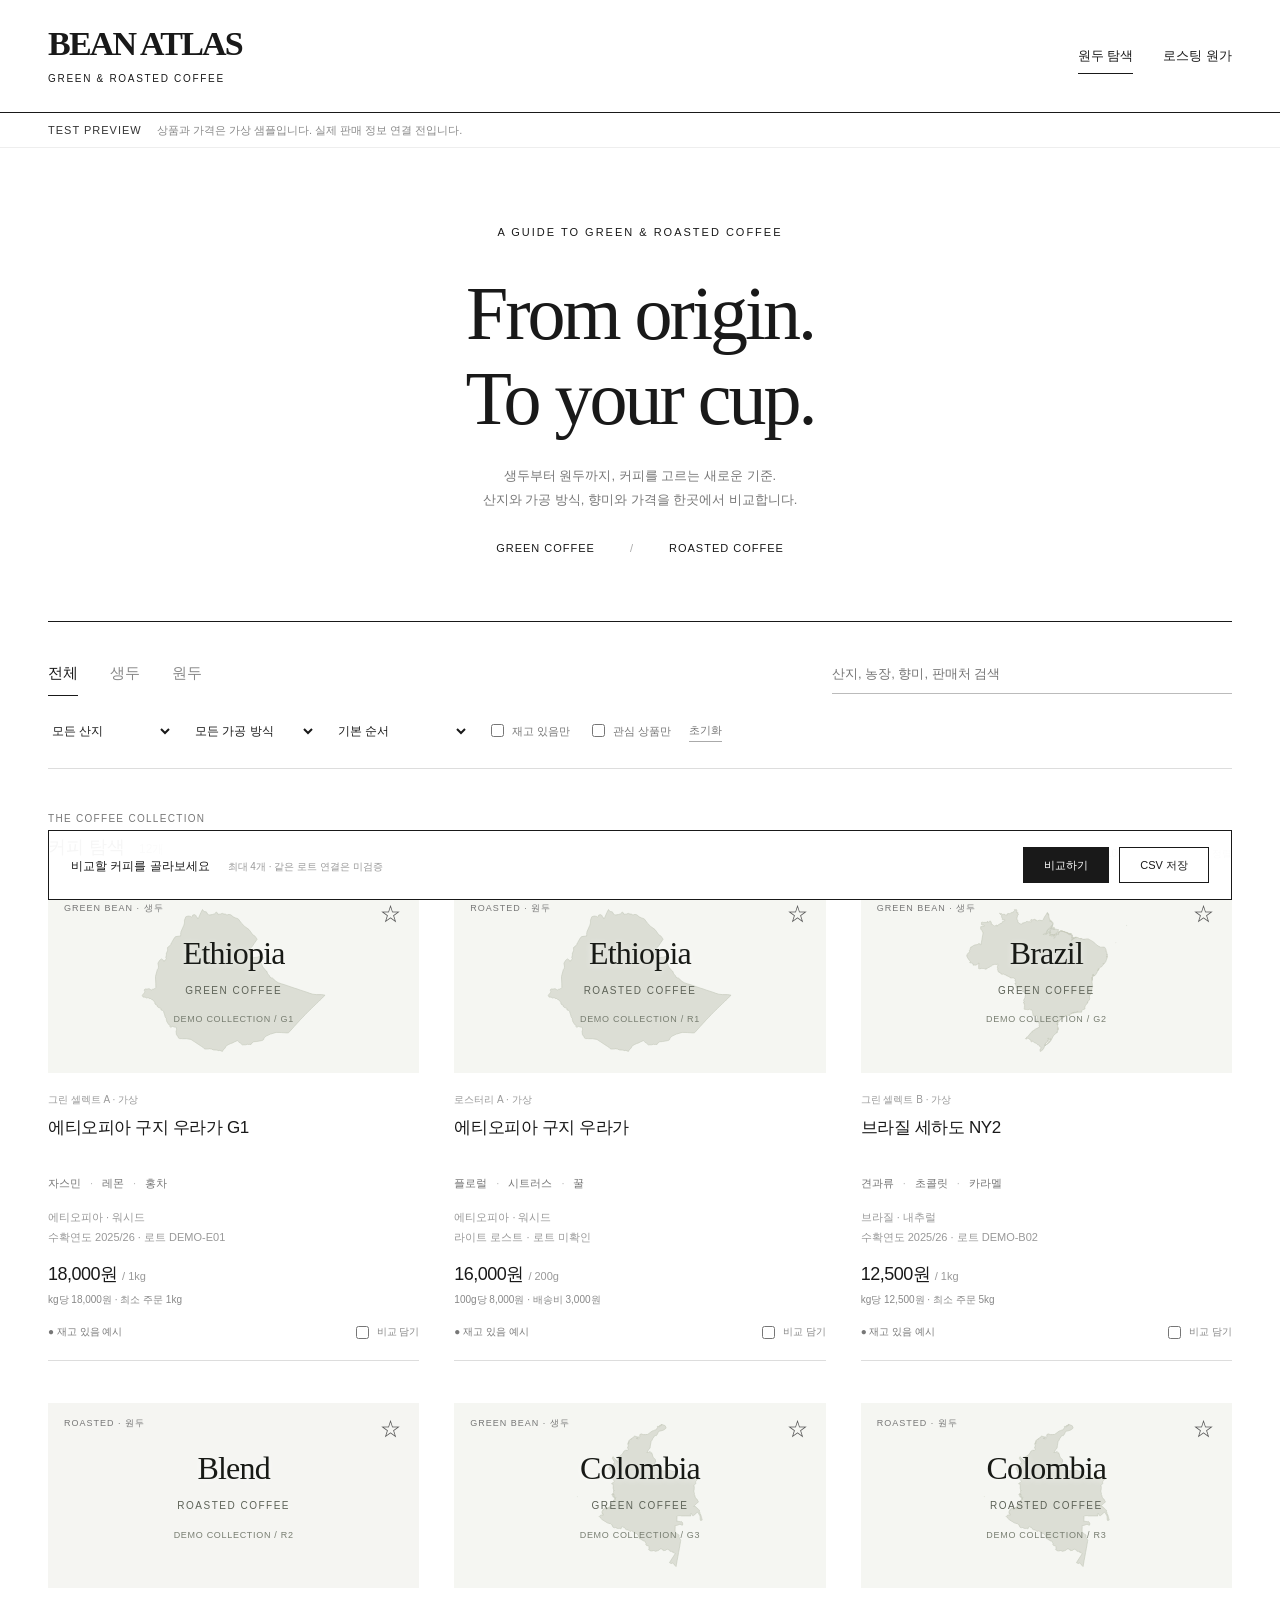
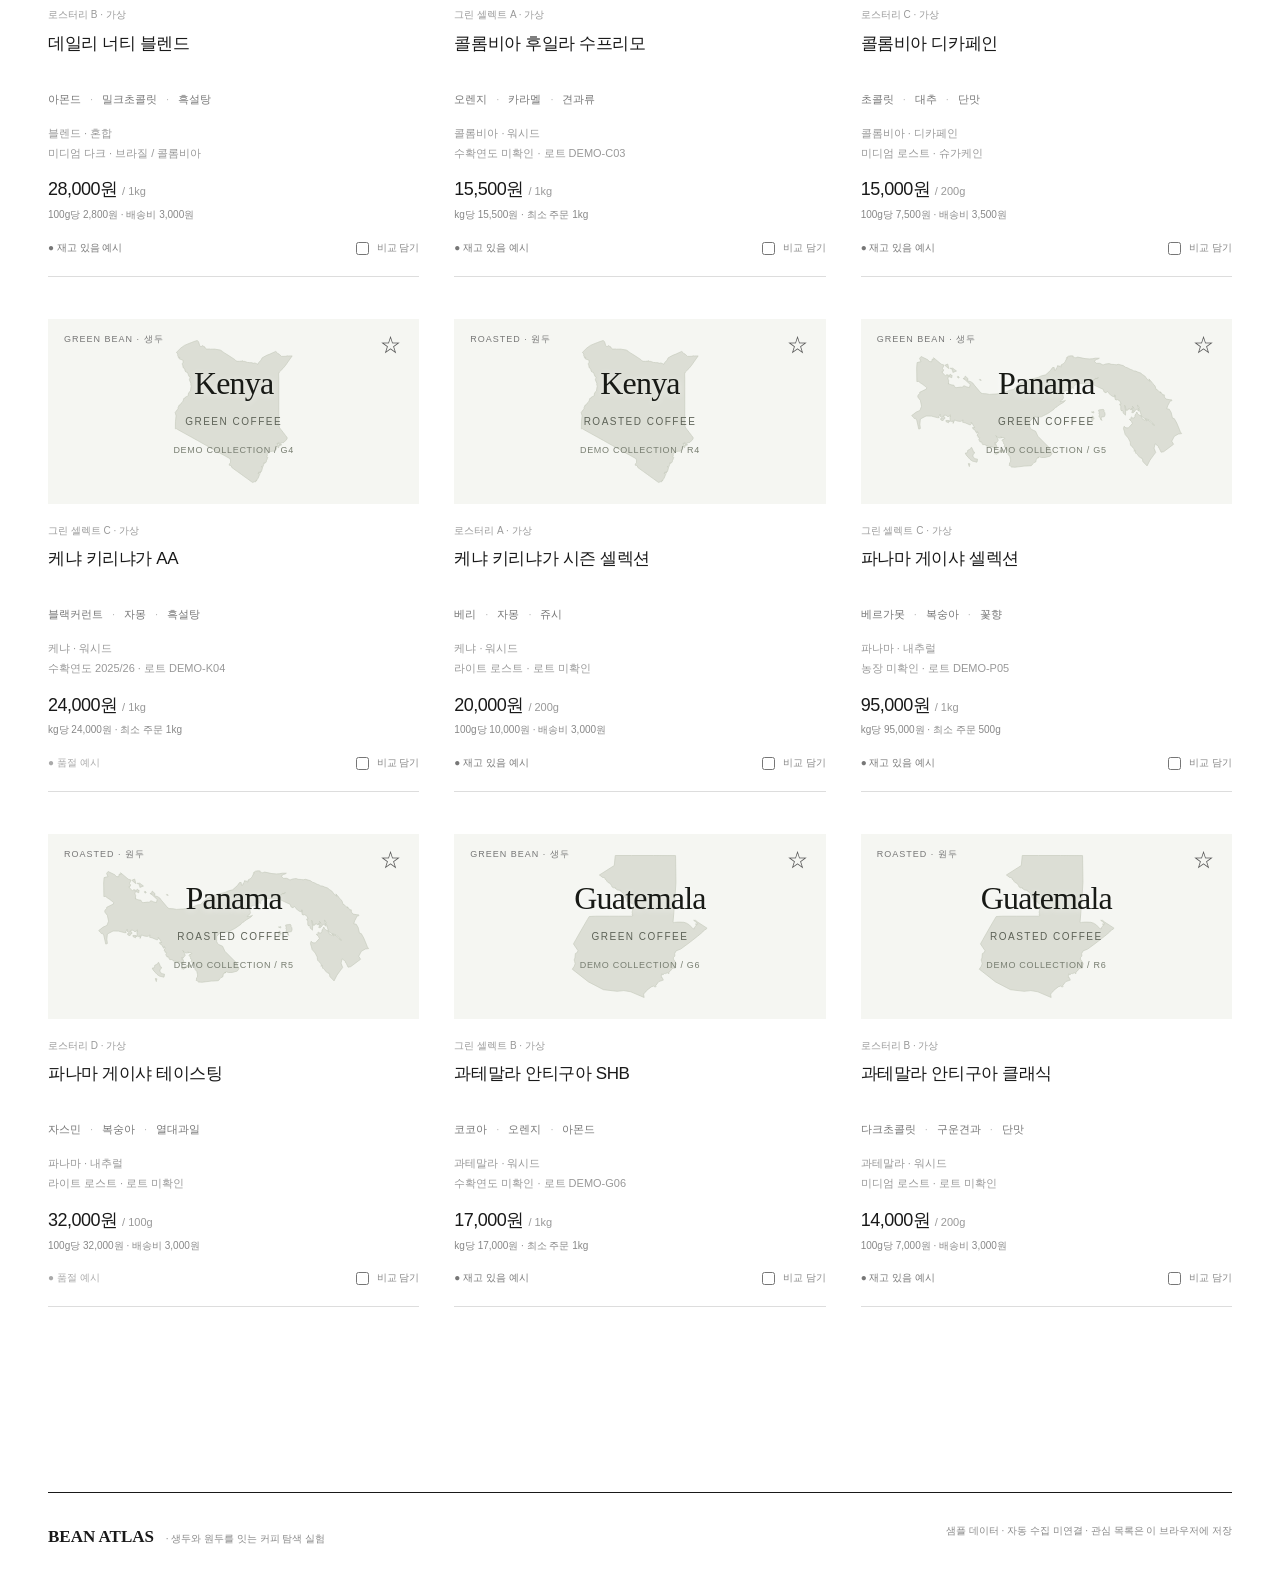
==== commit 0ccbbf0a: "Add geographic origin silhouettes behind coffee country names" ====
--- a/coffee-market/index.html
+++ b/coffee-market/index.html
@@ -3,6 +3,8 @@
 :root{--ink:#191919;--green:#191919;--muted:#777;--line:#ddd;--paper:#fff}*{box-sizing:border-box}body{margin:0;background:#fff;color:#191919;font:14px/1.65 Arial,'Noto Sans KR',sans-serif}button,input,select{font:inherit;color:inherit}button{cursor:pointer}a{color:inherit}.wrap{max-width:1440px;margin:auto;padding:0 48px}header{border-bottom:1px solid #191919}.top{min-height:112px;display:flex;align-items:center;justify-content:space-between;gap:30px}.brand{font-family:Georgia,'Times New Roman',serif;font-weight:700;font-size:34px;letter-spacing:-1.8px;line-height:1}.brand small{display:block;font:10px/1.5 Arial,sans-serif;letter-spacing:1.7px;margin-top:10px;text-transform:uppercase}.mark{display:none}.nav{display:flex;gap:30px}.nav button{background:none;border:0;border-bottom:1px solid transparent;padding:7px 0;font-size:13px}.nav .on{border-bottom-color:#191919}.notice{border-bottom:1px solid #eee;font-size:11px;color:#888;padding:8px 0}.notice b{font-weight:400;color:#333;letter-spacing:1px;margin-right:12px}.hero{padding:75px 0 64px;display:block;border-bottom:1px solid #191919;text-align:center}.eyebrow{font-size:11px;letter-spacing:2px}h1{font-family:Georgia,'Times New Roman',serif;font-weight:400;font-size:76px;letter-spacing:-3px;line-height:1.12;margin:30px 0 22px}h1 em{font-style:normal}p{color:#777;margin:8px 0}.hero p{font-size:13px;line-height:1.9}.hero-art,.stats,.discovery{display:none}.collection-nav{display:flex;justify-content:center;gap:35px;margin:26px 0 0;font-size:11px;letter-spacing:1px}.collection-nav span{color:#aaa}.panel{margin:0;background:white;padding:30px 0 25px;border-bottom:1px solid #ddd}.toolbar{display:flex;align-items:center;justify-content:space-between;gap:40px}.tabs{display:flex;gap:32px}.tabs button{background:none;border:0;border-bottom:1px solid transparent;padding:9px 0;font-size:15px;color:#888}.tabs button.active{color:#191919;border-color:#191919}.search{max-width:400px;flex:1}.search input{width:100%;padding:9px 0;border:0;border-bottom:1px solid #bbb;font-size:13px;border-radius:0;background:white}input,select{border:1px solid #ccc;border-radius:0;background:white;padding:9px 11px}input:focus,select:focus,button:focus-visible,a:focus-visible{outline:2px solid #555;outline-offset:3px}.filters{display:flex;align-items:center;gap:18px;flex-wrap:wrap;margin-top:23px}.filters select{border:0;background:white;padding:4px 20px 4px 0;font-size:12px;min-width:125px}.check{display:flex;gap:5px;align-items:center;font-size:11px;color:#777}input[type=checkbox]{accent-color:#222}.outline{background:none;border:0;border-bottom:1px solid #aaa;font-size:11px;padding:2px 0;color:#777}.result-head{display:flex;align-items:end;justify-content:space-between;margin:42px 0 25px;gap:25px}.catalog-label{font-size:10px;letter-spacing:1.3px;color:#777;margin-bottom:6px}.result-head h2{font-size:18px;font-weight:400;margin:0}.result-head h2 span{color:#999;font-size:12px;margin-left:9px}.result-head>span{font-size:10px;color:#999}.grid{display:grid;grid-template-columns:repeat(3,minmax(0,1fr));column-gap:35px;row-gap:42px}.card{min-width:0;border-bottom:1px solid #ddd}.swatch{height:185px;position:relative;background:#f5f5f2;display:flex;align-items:center;justify-content:center;overflow:hidden}.type{position:absolute;left:16px;top:13px;font-size:9px;letter-spacing:1px;color:#777}.star{position:absolute;right:12px;top:8px;background:none;border:0;font-size:21px;color:#555;z-index:2}.origin-display{text-align:center;padding:22px}.origin-display strong{display:block;font:32px/1.2 Georgia,serif;font-weight:400;letter-spacing:-.8px}.origin-display span{display:block;margin-top:11px;font-size:10px;letter-spacing:1.5px;color:#888}.origin-display small{display:block;font-size:9px;color:#aaa;letter-spacing:.7px;margin-top:13px}.body{padding:19px 0 18px}.seller{font-size:10px;color:#999}.card h3{font-weight:400;font-size:17px;line-height:1.5;letter-spacing:-.4px;margin:7px 0 8px;min-height:51px}.tags{display:flex;gap:9px;flex-wrap:wrap;min-height:22px}.tag{font-size:11px;color:#777}.tag+.tag:before{content:'·';margin-right:9px;color:#bbb}.meta{font-size:11px;color:#999;margin:12px 0;line-height:1.8}.price{font-size:18px;font-weight:400;letter-spacing:-.5px}.price small{font-size:11px;color:#999;letter-spacing:0}.unit{font-size:10px;color:#888;margin-top:2px}.card-foot{display:flex;align-items:center;justify-content:space-between;margin-top:15px;font-size:10px;color:#888}.card-foot label{display:flex;align-items:center;gap:5px}.stock{color:#777}.out{color:#aaa}.empty{grid-column:1/-1;padding:90px 0;text-align:center;color:#888}.comparebar{position:sticky;bottom:0;margin-top:40px;border:1px solid #191919;background:#fffffff5;padding:16px 22px;display:flex;align-items:center;justify-content:space-between;gap:15px;z-index:3}.comparebar b{font-size:12px;font-weight:400}.comparebar small{font-size:10px;color:#999;margin-left:14px}.comparebar button{background:white;border:1px solid #191919;padding:8px 20px;font-size:11px;margin-left:6px}.comparebar button:first-child{background:#191919;color:white}.section-title{font-family:Arial,sans-serif;font-size:32px;letter-spacing:-1px;margin-top:55px}.calc-layout{display:grid;grid-template-columns:1fr 1fr;gap:55px;margin-top:30px}.fields{display:grid;grid-template-columns:1fr 1fr;gap:23px;border:0;padding-top:0}.fields label{display:flex;flex-direction:column;gap:9px;font-size:12px}.calc-result{background:#f6f6f3;padding:30px}.calc-result p{font-size:12px}.calc-result strong{font-size:35px;font-weight:400}.calc-result dl{font-size:12px}.calc-result dl div{display:flex;justify-content:space-between;border-top:1px solid #ddd;padding:12px 0}.calc-result dd{margin:0}.hint{font-size:11px;color:#888}.tablewrap{overflow:auto}table{width:100%;border-collapse:collapse;min-width:650px;font-size:12px}th,td{padding:16px;text-align:left;border-bottom:1px solid #ddd;vertical-align:top}th{font-weight:400;background:#f7f7f4}footer{border-top:1px solid #191919;margin-top:75px;padding:30px 0 45px;font-size:10px;color:#888}.footerrow{display:flex;justify-content:space-between;gap:20px}.footerrow b{font-family:Georgia,serif;font-size:17px;color:#191919;margin-right:9px}.hidden{display:none!important}.toast{position:fixed;left:50%;bottom:80px;transform:translateX(-50%);background:#222;color:white;padding:12px 22px;font-size:12px;z-index:10}dialog{border:1px solid #222;width:95%;max-width:1050px;padding:26px}dialog::backdrop{background:#0006}.dialog-head{display:flex;align-items:center;justify-content:space-between}.dialog-head h2{font-size:21px;font-weight:400}.dialog-head button{border:0;background:none;font-size:12px;text-decoration:underline}
 @media(max-width:950px){.wrap{padding:0 28px}.grid{gap:28px}.brand{font-size:29px}.nav{gap:20px}h1{font-size:62px}.calc-layout{gap:25px}}
 @media(max-width:650px){.wrap{padding:0 20px}.top{min-height:100px;gap:15px;align-items:center}.brand{font-size:25px;letter-spacing:-1.2px}.brand small{font-size:8px;letter-spacing:.8px}.nav{gap:13px}.nav button{font-size:10px}.notice{font-size:9px;line-height:1.8}.notice b{font-size:8px}.hero{padding:50px 0 40px}h1{font-size:48px;letter-spacing:-2px;margin:23px 0 20px}.eyebrow{font-size:9px;letter-spacing:1.3px}.hero p{font-size:11px}.collection-nav{gap:22px;font-size:9px;margin-top:22px}.toolbar{gap:20px;flex-direction:column;align-items:stretch}.tabs{gap:28px}.tabs button{font-size:14px}.search{max-width:none}.search input{font-size:12px}.panel{padding:20px 0}.filters{gap:12px;margin-top:18px}.filters select{font-size:11px;min-width:0;flex:1}.check{font-size:10px}.result-head{margin:28px 0 20px;gap:15px}.result-head h2{font-size:17px}.catalog-label{font-size:8px}.result-head>span{font-size:8px;max-width:135px;text-align:right}.grid{grid-template-columns:repeat(2,minmax(0,1fr));column-gap:16px;row-gap:25px}.swatch{height:150px}.type{font-size:7px;left:9px;top:10px;letter-spacing:0}.star{font-size:18px;right:5px;top:3px}.origin-display{padding:20px 5px}.origin-display strong{font-size:23px;letter-spacing:-.6px}.origin-display span{font-size:8px;letter-spacing:.5px}.origin-display small{font-size:7px}.body{padding:13px 0}.card h3{font-size:14px;min-height:43px}.seller{font-size:9px}.tag{font-size:9px}.tags{gap:5px;min-height:36px}.tag+.tag:before{margin-right:5px}.meta{font-size:9px}.price{font-size:16px}.price small{font-size:9px}.unit{font-size:9px;min-height:30px}.card-foot{font-size:9px;flex-wrap:wrap;gap:5px}.comparebar{padding:12px;gap:8px;margin-top:25px}.comparebar small{display:none}.comparebar b{font-size:10px}.comparebar button{padding:7px 10px;font-size:9px;margin-left:3px}.calc-layout{grid-template-columns:1fr;gap:10px}.fields{gap:16px}.fields label{font-size:11px}.fields input{width:100%}.section-title{font-size:27px}.footerrow{flex-direction:column;gap:12px}footer{margin-top:45px}.hint{font-size:10px}}
+
+.origin-map{position:absolute;inset:0;width:100%;height:100%;fill:#dcded5;stroke:#c6cbbd;stroke-width:.65;pointer-events:none}.origin-display{position:relative;z-index:1}.origin-display strong{color:#181a16;text-shadow:0 1px 7px #ffffffb0}.origin-display span{color:#5d6257}.origin-display small{color:#777d70}.swatch:has(.origin-map){background:#f5f6f2}
 </style></head><body>
 <header><div class="wrap top"><div class="brand"><i class="mark" aria-hidden="true"></i>BEAN ATLAS <small>GREEN &amp; ROASTED COFFEE</small></div><nav class="nav" aria-label="주 메뉴"><button id="exploreNav" class="on">원두 탐색</button><button id="calcNav">로스팅 원가</button></nav></div></header>
 <div class="notice"><div class="wrap"><b>TEST PREVIEW</b> 상품과 가격은 가상 샘플입니다. 실제 판매 정보 연결 전입니다.</div></div>
@@ -33,7 +35,9 @@
 for(const [id,key]of [['country','country'],['process','process']]){[...new Set(products.map(p=>p[key]))].sort((a,b)=>a.localeCompare(b,'ko')).forEach(value=>{const opt=document.createElement('option');opt.value=opt.textContent=value;$(id).append(opt)})}
 function filtered(){const q=$('search').value.trim().toLowerCase();let list=products.filter(p=>(type==='all'||p.type===type)&&(!$('country').value||p.country===$('country').value)&&(!$('process').value||p.process===$('process').value)&&(!$('available').checked||p.stock)&&(!$('favorites').checked||favorites.has(p.id))&&(!q||[p.name,p.seller,p.country,p.process,...p.notes].join(' ').toLowerCase().includes(q)));if($('sort').value!=='default'){const sign=$('sort').value==='low'?1:-1;list.sort((a,b)=>a.type.localeCompare(b.type)||sign*(unit(a)-unit(b)))}return list}
 function palette(p){return ['#f5f5f2','#222']}
-function packageArt(p){const names={'에티오피아':'Ethiopia','브라질':'Brazil','블렌드':'Blend','콜롬비아':'Colombia','케냐':'Kenya','파나마':'Panama','과테말라':'Guatemala'};return `<div class="origin-display"><strong>${names[p.country]||p.country}</strong><span>${p.type==='green'?'GREEN COFFEE':'ROASTED COFFEE'}</span><small>DEMO COLLECTION / ${p.id.toUpperCase()}</small></div>`}
+// Country geometry: Natural Earth via datasets/geo-countries (public domain).
+const countryPaths={"에티오피아":"M101.8,88.5L103.7,81.5L104.7,80.2L104.7,79.7L104.9,79.0L104.3,75.2L105.9,72.4L107.8,70.9L109.6,72.2L110.2,72.7L110.3,73.4L110.7,72.7L111.2,72.7L111.4,72.2L112.4,71.3L112.6,70.4L112.1,69.8L112.8,66.8L112.5,66.0L114.1,62.1L113.8,60.8L113.8,59.8L114.3,59.0L115.8,58.3L116.2,57.5L116.4,57.2L117.2,56.4L117.6,55.0L118.1,54.7L118.3,54.0L120.8,49.7L121.3,49.6L121.5,49.3L121.6,48.8L122.1,48.6L126.0,48.1L126.3,48.3L126.9,48.1L127.1,46.2L127.0,45.2L127.2,44.7L127.1,44.2L130.2,37.2L130.8,35.0L130.8,33.2L130.8,32.3L132.2,28.7L132.8,28.5L133.6,28.3L134.5,28.1L135.8,28.2L137.1,28.5L137.5,28.9L137.8,28.9L138.3,28.8L138.7,28.5L138.8,27.8L139.1,27.0L140.8,26.7L141.5,26.8L142.4,27.8L142.5,28.3L143.2,29.0L143.4,29.6L143.8,29.8L144.0,30.1L144.2,30.8L145.0,29.7L147.3,24.4L148.8,21.5L149.2,22.2L149.4,22.3L149.4,22.6L149.6,22.7L149.8,23.0L151.3,23.8L152.5,23.7L152.9,24.1L153.0,24.7L153.4,24.9L153.7,25.8L154.7,26.5L155.0,26.9L155.3,27.0L157.3,26.8L158.5,26.5L159.2,26.4L160.7,25.9L161.9,25.2L162.1,24.5L162.3,24.2L163.2,24.4L163.9,25.0L164.7,26.8L165.4,26.2L166.6,26.2L168.3,25.4L168.9,25.3L169.4,25.8L170.4,26.1L171.5,26.0L172.9,26.8L173.5,26.9L174.4,26.6L175.4,26.4L177.3,26.9L179.5,28.8L181.9,29.9L184.6,30.9L188.1,35.5L191.0,38.4L195.3,41.5L196.6,43.2L199.1,46.8L201.1,47.9L203.5,51.2L200.7,55.2L200.2,56.0L198.5,58.5L197.8,59.4L197.3,59.6L196.7,60.1L196.1,61.6L196.1,64.8L196.1,69.1L196.1,69.6L197.9,70.1L198.1,70.3L198.3,70.1L199.7,69.6L201.3,69.6L202.2,69.3L202.6,69.3L203.5,69.3L204.7,68.7L206.4,68.3L207.8,68.6L208.6,69.5L209.5,69.7L210.0,69.3L209.9,70.2L209.1,70.8L208.7,71.4L208.0,72.2L207.6,73.2L207.2,73.8L206.8,74.2L208.0,75.9L208.5,77.6L209.4,79.6L211.1,81.0L211.6,82.4L212.9,83.0L214.0,85.6L214.7,86.5L215.1,86.9L215.5,87.3L216.0,88.2L216.2,89.1L218.0,90.0L218.7,90.0L222.3,93.3L224.6,94.7L227.8,95.8L231.1,96.8L234.3,97.9L237.5,99.0L240.8,100.1L243.9,101.1L247.0,102.2L250.1,103.2L253.2,104.2L256.2,105.3L259.1,106.2L262.6,106.6L268.0,106.6L271.4,107.2L269.6,108.9L267.9,110.7L266.6,111.9L264.9,113.6L263.1,115.3L261.3,117.1L259.5,118.8L257.7,120.5L256.0,122.3L254.6,123.6L253.5,124.7L251.5,126.7L249.3,129.1L247.0,131.4L243.1,135.7L240.5,138.6L236.5,143.0L234.8,144.8L233.2,144.9L231.3,144.8L230.0,144.7L228.1,144.6L226.2,144.5L224.3,144.4L222.5,144.4L219.9,145.2L216.7,146.1L212.5,148.1L210.5,149.8L210.0,151.3L209.5,152.1L207.6,152.7L202.5,153.6L200.1,153.7L198.1,155.1L197.8,155.9L197.4,156.4L195.8,156.4L194.5,156.5L193.8,156.3L191.9,156.8L188.6,156.8L186.7,155.1L185.6,154.4L185.0,153.8L183.7,152.6L180.6,154.0L178.9,154.9L176.6,155.7L176.5,155.7L176.4,155.8L174.6,156.7L172.3,158.1L171.5,160.0L169.5,162.0L168.7,163.5L168.0,163.2L167.5,162.8L166.0,162.4L165.3,162.7L163.2,162.1L162.3,162.1L161.7,162.0L159.9,161.9L158.3,161.3L158.0,161.1L157.2,161.1L157.0,161.0L156.6,161.0L156.4,160.7L156.0,160.5L156.0,160.8L153.4,161.0L151.3,161.0L150.5,160.6L149.8,159.7L148.0,158.5L144.5,156.2L140.9,153.8L138.9,152.6L138.8,152.5L138.6,152.0L138.2,152.0L137.3,151.4L133.4,150.8L133.1,150.7L128.8,150.7L128.3,150.6L126.0,150.6L125.4,150.4L124.6,149.7L124.6,149.0L122.8,146.7L122.4,143.0L123.1,141.9L122.7,140.9L123.1,139.9L121.5,139.0L120.8,139.1L119.7,138.7L118.9,138.4L118.2,138.6L117.1,139.4L116.3,138.5L116.3,138.1L116.5,137.6L114.9,136.4L114.1,135.1L112.9,133.0L112.9,132.6L112.7,132.1L112.7,131.6L112.7,130.6L112.1,129.9L111.3,128.3L111.1,127.0L110.4,125.2L109.9,123.4L109.6,123.0L108.5,122.2L107.5,122.1L107.3,121.5L107.2,121.2L107.3,120.9L107.1,120.3L104.5,119.3L104.3,119.0L103.6,118.4L103.4,118.2L103.3,117.4L103.0,116.8L102.3,116.8L101.3,115.9L101.2,114.2L99.1,112.1L98.6,112.0L97.5,110.8L96.6,110.4L95.4,110.4L95.0,110.0L94.6,109.7L93.5,109.8L92.9,110.0L91.9,109.4L91.2,109.2L90.3,109.1L90.0,109.2L89.3,109.0L89.2,108.7L88.6,107.6L88.8,107.3L89.0,107.0L89.2,106.4L90.1,105.4L90.5,105.2L91.0,104.8L90.8,104.4L90.8,104.0L91.0,103.7L91.2,103.4L90.9,103.1L90.7,102.8L90.8,102.3L90.7,102.1L90.8,101.9L90.8,101.6L91.3,101.3L91.6,100.9L93.2,101.1L93.6,101.0L94.7,100.8L94.9,100.7L95.5,101.0L96.0,100.8L96.9,101.6L97.9,102.0L98.6,101.4L99.4,101.3L100.6,101.0L102.2,99.4L102.1,95.2L101.8,88.5Z","케냐":"M148.0,27.5L148.5,26.6L150.2,27.5L151.4,28.1L151.4,28.9L152.3,29.8L153.0,30.1L155.8,30.0L156.4,30.2L161.5,30.1L161.9,30.3L166.6,31.0L167.6,31.7L168.1,31.7L168.3,32.3L168.5,32.4L170.8,33.9L175.1,36.6L179.4,39.4L181.6,40.9L182.3,41.8L183.3,42.3L185.8,42.3L188.9,42.1L188.9,41.7L189.4,42.0L189.6,42.3L190.1,42.4L190.4,42.4L191.3,42.4L191.7,42.6L193.6,43.4L195.7,43.6L196.4,43.7L197.6,43.6L200.0,44.3L200.9,44.0L202.6,44.4L203.3,45.0L204.1,45.3L205.0,43.5L207.4,41.2L208.4,38.9L211.2,37.3L213.3,36.2L213.5,36.1L213.6,36.1L216.3,35.1L218.4,34.1L222.1,32.4L223.6,33.8L224.3,34.6L225.6,35.3L227.9,37.4L231.8,37.3L234.1,36.8L234.9,37.0L236.5,36.9L238.5,36.9L234.8,42.2L232.1,46.1L229.3,49.5L225.7,53.0L225.0,54.7L225.1,59.7L225.1,64.3L225.1,69.6L225.1,75.0L225.1,78.7L225.1,84.2L225.1,89.7L225.1,95.2L225.1,98.3L225.2,103.1L225.2,106.8L226.0,108.8L227.4,110.7L229.7,113.6L231.9,116.5L233.4,118.5L233.4,120.0L231.7,121.9L230.5,123.1L229.4,123.7L228.7,123.6L228.4,123.9L227.3,124.1L226.7,124.5L225.9,125.0L225.4,124.8L225.2,124.3L225.3,123.5L225.1,123.4L224.5,125.3L223.8,124.1L223.3,124.1L223.4,124.7L224.0,124.8L223.9,125.2L224.0,125.5L224.2,126.6L224.6,127.6L225.1,127.7L225.1,128.5L224.3,128.8L224.4,128.4L224.0,127.8L223.8,127.7L223.2,128.0L222.2,128.5L222.3,128.8L222.5,129.0L222.9,129.7L222.4,130.6L220.4,132.3L219.0,132.2L216.6,132.6L215.2,133.4L214.2,134.4L213.4,135.8L213.7,136.3L213.3,137.6L213.5,138.7L214.3,138.6L213.7,139.4L213.2,140.8L212.6,141.9L212.7,142.9L212.2,143.5L210.9,144.3L210.6,144.3L210.5,143.6L210.4,144.1L210.3,144.7L210.1,145.3L209.3,147.5L208.8,148.1L208.2,147.7L207.8,147.5L207.6,147.6L208.1,147.9L208.2,148.4L208.9,148.5L207.8,152.5L206.7,152.7L206.3,152.5L206.5,152.9L207.0,153.1L206.8,153.8L206.6,154.2L206.2,154.4L205.9,153.8L205.7,153.5L205.0,153.4L205.7,153.7L205.0,154.1L204.5,154.1L204.5,154.7L205.3,154.5L206.0,155.3L204.3,159.6L203.9,159.8L203.6,160.2L203.4,160.6L202.8,161.9L202.6,161.4L202.3,162.1L202.0,162.0L202.2,162.7L201.0,162.8L200.6,162.7L199.5,163.3L199.1,163.5L197.8,162.7L194.1,160.0L190.3,157.3L187.7,155.4L184.1,152.8L180.3,150.1L178.1,148.4L177.6,146.9L176.8,146.5L175.7,146.3L175.8,145.7L175.4,145.4L175.6,144.9L176.5,144.3L176.8,143.8L176.9,141.8L176.4,139.7L172.1,137.3L162.6,132.0L153.2,126.8L143.8,121.5L137.5,118.0L131.2,114.5L123.8,110.4L123.1,109.8L121.7,109.8L121.8,102.7L122.4,96.8L121.5,93.5L123.7,90.6L124.4,89.7L124.2,88.8L124.7,88.2L125.3,86.3L126.8,85.5L127.4,84.2L128.5,83.4L129.4,82.0L129.9,80.2L130.2,79.3L131.0,79.2L131.4,79.0L131.6,78.3L133.1,77.4L134.9,76.5L134.5,75.0L135.7,72.9L136.4,72.3L136.8,71.9L137.4,67.8L137.8,67.1L137.3,66.4L137.1,65.6L137.2,64.4L135.7,60.8L136.0,59.6L136.6,58.9L136.0,57.9L135.6,57.0L135.2,57.2L134.2,54.5L133.8,53.4L133.2,53.1L133.2,53.0L133.0,53.1L132.7,53.3L132.3,53.1L131.5,52.0L130.9,49.5L129.6,48.9L129.1,46.2L128.7,45.7L128.9,45.0L128.7,44.4L128.9,44.1L129.4,43.5L129.5,41.4L128.7,41.1L127.6,40.6L127.3,40.9L126.6,39.8L126.2,39.8L125.5,39.9L125.7,39.6L125.3,39.2L126.1,38.4L124.9,38.5L124.3,38.1L124.6,37.2L124.1,36.7L124.0,36.2L124.1,35.5L123.8,35.0L123.7,34.2L122.7,33.4L127.2,29.0L130.8,26.4L134.3,24.9L137.8,23.5L141.3,22.2L143.7,21.5L145.0,23.0L145.9,26.2L146.7,27.5L148.0,27.5L148.0,27.5Z M226.3,125.1L227.3,125.1L227.8,126.0L227.3,125.9L227.2,126.3L227.1,126.4L226.8,126.3L226.5,126.2L225.6,126.5L225.3,126.8L225.7,127.1L225.3,127.2L224.9,126.9L225.3,125.8L226.2,125.4L226.3,125.1Z","브라질":"M158.8,150.6L158.9,150.5L159.8,149.8L159.9,149.2L160.3,149.1L160.6,149.0L160.9,148.7L161.1,148.4L161.3,148.2L161.6,147.9L161.7,147.8L161.7,147.7L161.8,147.6L162.0,147.5L162.1,147.2L162.2,147.1L162.3,146.8L162.7,146.6L163.0,146.4L163.1,146.1L163.4,145.5L163.7,145.4L164.4,144.8L164.4,144.5L164.6,144.4L164.8,144.3L164.9,144.3L164.8,144.0L165.2,143.9L165.5,144.0L165.6,144.1L165.7,143.8L165.6,143.6L165.3,143.5L165.6,143.3L165.9,143.1L165.9,143.0L166.0,143.1L166.1,143.1L166.1,143.1L166.2,143.0L166.3,142.9L166.4,142.9L166.5,142.9L166.7,142.6L166.7,142.5L166.9,142.5L167.0,142.3L167.1,142.3L167.3,142.2L167.5,142.1L167.7,142.1L167.8,142.0L168.0,142.1L167.8,141.9L167.9,141.8L168.1,141.8L168.4,141.6L168.5,141.2L168.6,141.2L168.7,140.9L168.8,140.9L168.8,140.9L168.9,141.0L168.9,141.0L169.2,141.0L169.3,140.9L169.3,140.8L169.3,140.8L169.4,140.8L169.5,140.7L169.6,140.6L169.6,140.6L169.7,140.7L170.1,140.6L170.0,140.5L170.3,140.5L170.3,140.6L170.4,140.5L170.5,140.4L170.7,140.5L170.7,140.4L170.8,140.4L170.9,140.3L170.9,140.2L171.0,139.8L171.1,140.0L171.6,139.7L171.7,139.6L171.7,139.7L171.8,139.6L171.9,139.5L172.0,139.5L172.2,139.4L172.2,139.6L172.3,139.4L172.3,139.4L172.4,139.3L172.4,139.1L172.5,139.0L172.7,138.5L172.6,138.1L172.6,138.1L172.6,138.0L172.5,137.9L172.6,137.9L172.6,137.7L172.7,137.4L172.6,137.3L172.6,137.2L172.7,137.1L172.7,136.6L172.9,136.1L172.6,135.7L172.4,135.3L172.3,135.2L172.3,135.1L172.3,134.8L172.2,134.5L172.1,134.4L172.1,134.2L172.0,134.0L171.8,134.1L171.7,133.8L171.6,133.7L171.5,133.8L171.4,133.7L171.4,133.8L171.3,133.8L171.2,133.7L171.3,133.5L171.2,133.5L171.1,133.6L170.9,133.6L171.0,133.8L170.8,133.8L170.8,133.9L170.7,133.7L170.5,133.7L170.3,133.8L170.2,133.8L170.2,133.9L170.1,134.0L170.1,134.2L170.0,134.1L170.0,134.0L169.8,133.9L169.7,133.8L169.5,133.8L169.5,133.5L169.5,133.3L169.6,133.0L169.9,132.7L170.1,132.3L170.0,132.0L170.0,131.8L170.2,131.0L170.5,130.3L170.5,129.8L170.7,129.5L170.7,129.1L170.6,128.9L170.5,128.6L170.7,128.3L170.7,128.2L170.1,127.7L169.3,127.4L168.7,127.6L168.4,127.9L168.1,127.9L167.7,128.0L167.6,128.0L167.2,128.1L167.1,128.0L166.8,128.0L166.6,127.8L166.3,126.7L166.2,126.3L166.1,126.1L166.2,125.7L166.1,125.5L166.1,125.0L165.9,124.8L165.9,124.6L165.8,124.3L165.7,123.9L165.8,123.5L165.8,123.3L165.9,123.2L165.8,123.0L165.6,122.9L165.4,122.6L165.3,122.1L165.0,121.9L164.7,121.9L164.5,121.8L163.8,121.8L163.6,121.6L163.2,121.3L163.0,121.0L162.6,121.1L162.5,121.3L162.5,121.3L162.4,121.5L162.2,121.6L162.2,121.7L161.9,121.5L161.9,121.6L161.8,121.6L161.7,121.7L161.6,121.7L161.4,121.8L161.3,121.7L161.2,121.7L161.1,121.7L161.0,121.6L160.8,121.6L160.6,121.6L160.5,121.6L160.5,121.6L160.3,121.5L160.2,121.5L160.2,121.5L160.0,121.5L159.7,121.5L159.7,121.5L159.6,121.5L159.4,121.5L159.3,121.4L159.0,121.4L158.9,121.4L158.8,121.4L158.6,121.3L158.5,121.1L158.4,121.2L158.2,121.2L158.1,121.1L158.1,121.2L158.1,121.2L157.9,121.3L157.8,121.2L157.7,121.2L157.5,121.1L157.4,121.1L157.4,120.9L157.5,120.6L157.6,120.4L157.5,120.2L157.6,120.0L157.7,119.6L157.6,119.5L157.6,119.3L157.6,119.1L157.5,119.0L157.8,118.4L157.8,118.3L157.7,118.2L157.7,118.1L157.9,117.7L157.9,117.3L158.0,117.0L157.9,117.0L157.7,116.8L157.7,116.8L157.7,116.7L157.8,116.5L157.7,116.4L157.6,116.3L157.7,116.2L157.8,116.2L157.7,116.1L157.7,116.0L157.6,115.9L157.5,116.1L157.4,116.0L157.4,115.8L157.4,115.6L157.3,115.4L157.4,115.1L157.2,115.0L157.0,114.8L157.0,114.6L157.0,114.4L156.9,114.4L156.8,114.4L156.9,114.3L156.8,114.2L156.8,114.1L157.0,114.0L157.0,113.9L157.3,113.7L157.4,113.6L157.5,113.6L157.8,113.5L157.5,113.1L156.9,112.5L157.1,111.9L157.3,111.7L157.6,110.9L158.1,110.1L158.3,109.8L158.3,109.5L158.3,108.9L158.8,107.3L159.0,107.1L159.2,107.0L158.9,106.9L158.3,105.6L158.4,105.5L158.3,105.2L158.2,105.1L158.1,105.0L158.1,104.7L158.0,104.4L157.8,104.4L157.4,104.4L157.1,104.2L156.8,104.0L156.7,104.0L156.5,103.8L156.4,103.7L156.3,103.6L156.1,103.6L155.9,103.3L155.8,102.8L155.8,102.4L155.7,102.1L155.7,102.0L155.6,101.4L156.1,100.8L156.0,100.4L156.1,100.0L155.9,99.9L155.7,100.1L154.7,100.1L152.7,100.0L150.6,99.9L149.6,99.9L149.5,98.9L149.3,97.1L148.9,96.5L148.1,95.6L149.2,95.6L149.1,94.7L149.1,93.9L148.8,93.6L148.8,93.2L148.5,92.7L148.5,92.4L148.4,92.2L148.5,92.0L148.6,91.9L148.8,91.6L148.7,91.5L148.7,91.5L148.6,91.3L148.5,91.1L148.4,90.9L148.1,90.8L148.0,90.7L147.5,90.4L147.0,90.1L146.6,90.0L146.4,89.7L146.3,89.7L146.1,89.8L145.8,89.9L145.6,89.9L145.4,89.8L144.9,90.0L144.6,89.9L144.4,89.8L144.0,89.9L143.8,89.9L143.6,90.0L143.4,89.7L143.3,89.6L143.0,89.3L142.9,89.2L142.6,88.9L142.6,88.6L142.5,88.5L142.4,88.4L142.2,88.4L142.0,88.5L141.8,88.5L141.6,88.5L141.5,88.5L141.4,88.4L141.2,88.2L140.7,88.1L140.6,87.9L140.5,87.9L140.3,87.9L140.2,88.0L140.0,87.9L140.0,87.8L139.9,87.8L139.7,87.5L139.6,87.4L139.5,87.5L139.4,87.4L139.3,87.2L139.2,87.1L139.2,87.0L139.2,86.9L139.0,86.7L138.9,86.7L138.8,86.8L138.7,86.8L138.6,86.9L138.2,86.9L138.1,86.8L137.8,86.6L137.8,86.6L137.7,86.5L137.6,86.4L137.5,86.4L137.2,86.2L136.5,86.0L136.3,86.1L136.1,86.3L136.0,86.3L135.9,86.3L135.6,86.2L135.3,86.2L135.1,86.1L135.0,86.1L134.9,86.2L134.8,86.2L134.5,86.1L134.3,86.0L134.2,85.8L134.1,85.7L134.1,85.5L134.1,85.3L134.0,85.2L134.0,85.2L133.8,85.1L133.7,85.1L133.4,85.0L133.3,84.9L133.4,84.8L133.3,84.7L133.2,84.9L133.1,84.8L133.0,84.6L132.9,84.4L132.7,84.4L132.5,84.4L132.2,84.3L132.2,84.2L132.2,84.0L132.1,84.0L132.1,83.8L132.1,83.7L132.0,83.5L131.8,83.3L131.8,83.2L131.7,83.5L131.6,83.5L131.5,83.2L131.5,83.1L131.6,83.0L131.5,82.8L131.4,82.8L131.4,82.6L131.3,82.5L130.9,82.1L131.0,82.0L131.0,81.9L130.8,81.7L130.9,81.6L130.8,81.4L130.8,81.2L131.0,81.0L131.0,80.7L131.1,80.7L131.1,80.6L131.1,80.2L130.9,80.1L130.8,79.8L130.8,79.5L130.6,79.3L130.7,79.1L130.6,79.0L130.6,78.9L130.6,78.8L130.7,78.7L130.8,78.5L130.8,78.4L131.0,78.2L131.2,77.9L131.1,77.7L131.1,77.4L131.0,76.9L131.1,76.6L131.1,76.4L130.9,76.1L130.8,75.9L130.6,75.9L130.4,76.1L130.3,76.3L130.2,76.3L130.2,76.4L130.1,76.5L130.0,76.5L129.8,76.4L129.8,76.3L129.7,76.3L129.7,76.3L129.5,76.2L129.4,76.2L129.4,76.1L129.3,76.3L129.3,76.3L129.2,76.2L129.1,76.3L128.8,76.2L128.5,76.4L128.3,76.3L128.2,76.3L128.2,76.4L128.1,76.3L127.8,76.4L127.3,76.5L127.0,76.7L126.3,76.7L126.3,76.8L125.9,77.0L124.8,78.0L124.5,78.1L124.4,78.2L124.3,78.3L124.0,78.2L123.8,78.3L123.8,78.4L123.6,78.4L123.5,78.5L123.4,78.7L123.1,78.8L122.9,78.9L122.7,79.2L122.5,79.4L122.3,79.7L122.0,79.5L121.5,79.5L121.3,79.5L121.0,79.7L120.7,80.2L120.5,80.6L120.3,80.7L119.9,80.9L119.7,80.9L119.3,81.1L118.7,81.2L118.6,81.0L118.7,80.8L118.5,80.7L118.2,80.8L117.9,80.7L117.6,80.6L117.3,80.6L116.7,80.5L116.2,80.5L115.7,80.5L115.0,80.5L114.7,80.4L114.4,80.4L113.2,80.9L112.7,80.8L112.4,80.5L112.0,80.5L112.0,79.1L112.0,77.7L112.0,76.7L112.0,76.3L112.1,76.3L112.2,76.3L112.2,76.2L112.3,76.0L112.2,75.8L112.1,75.6L112.1,75.5L112.2,75.5L112.2,75.3L112.3,75.3L112.3,75.2L112.4,75.0L112.2,75.0L111.9,75.3L111.5,75.5L111.1,75.8L110.9,76.1L110.8,76.2L110.6,76.4L110.1,76.6L110.0,76.9L109.6,77.0L109.5,77.0L109.4,77.0L109.3,77.1L107.9,77.1L106.4,77.1L106.4,76.9L106.5,76.7L106.5,76.5L106.1,76.2L106.2,75.9L106.0,75.6L106.0,75.4L105.9,75.4L105.7,75.2L105.3,75.2L105.0,75.1L104.7,75.0L104.7,75.0L104.2,74.9L103.0,74.6L103.2,74.3L103.3,74.3L103.4,74.1L103.6,73.8L103.6,73.4L103.3,73.1L102.9,72.5L102.7,72.3L102.4,72.2L102.2,71.8L102.2,71.5L102.1,71.5L101.9,71.3L101.6,71.1L101.5,70.8L101.3,70.5L101.3,70.2L101.1,69.8L100.7,69.6L100.7,69.3L100.9,69.3L100.8,68.9L100.5,68.8L99.9,68.1L100.1,68.0L100.1,67.8L100.0,67.4L100.3,67.5L100.5,67.4L100.8,67.4L100.9,67.2L100.6,66.6L100.6,66.4L100.8,65.8L101.0,65.6L101.1,65.4L101.7,65.0L102.2,64.6L102.7,64.6L103.0,64.2L103.1,63.9L102.9,63.6L102.7,63.0L102.7,62.7L103.1,61.9L103.6,61.2L103.6,60.7L103.7,60.2L103.8,60.0L103.9,59.8L103.8,59.5L103.9,59.3L104.0,59.3L104.0,59.2L104.1,59.2L104.4,59.1L104.6,59.1L104.8,59.1L104.8,58.9L105.1,58.8L105.3,58.7L105.4,58.6L105.4,58.6L105.4,58.5L105.5,58.5L105.7,58.2L105.9,58.1L105.9,58.0L106.2,58.0L106.6,57.7L106.8,57.5L106.9,57.4L107.0,57.4L107.3,57.2L107.8,57.1L107.8,57.0L107.9,57.0L108.1,57.0L108.2,57.0L108.3,57.1L108.5,57.0L108.7,57.0L108.8,57.0L108.9,56.8L109.2,56.8L109.4,56.9L109.4,56.9L109.5,56.8L109.6,56.8L109.6,56.7L109.8,56.6L110.0,56.6L110.1,56.7L110.3,56.7L110.6,56.6L110.7,56.6L110.9,56.5L111.1,56.3L111.2,56.1L111.2,56.0L111.5,55.8L111.8,55.9L111.9,55.7L112.0,55.7L112.2,55.9L112.2,55.8L112.4,55.8L112.5,55.9L112.7,55.7L112.9,55.8L113.1,55.7L113.2,55.9L113.2,56.2L113.4,56.3L113.5,56.4L113.7,56.3L113.9,56.2L114.0,56.3L114.1,56.5L114.3,56.4L114.4,56.1L114.4,56.1L114.4,56.0L114.4,56.0L114.4,56.0L114.5,56.0L114.7,54.8L115.0,53.0L115.3,51.3L115.6,49.5L115.9,47.7L116.2,46.3L116.3,45.8L116.3,45.2L116.4,44.9L116.3,44.5L116.3,44.3L116.2,44.3L116.1,44.1L115.9,44.1L115.9,43.9L115.9,43.8L115.8,43.8L115.8,43.6L115.6,43.3L115.8,43.0L115.7,42.9L115.7,42.6L115.5,42.5L115.1,42.3L114.9,42.1L114.8,41.9L114.6,41.8L114.4,41.7L114.0,41.2L114.0,40.8L114.0,39.9L114.1,38.9L114.1,38.6L114.4,38.5L114.6,38.5L115.1,38.4L115.4,38.2L115.7,38.2L115.9,38.1L116.1,38.0L116.5,38.3L116.7,38.3L116.8,38.4L117.0,38.4L117.1,38.3L117.3,38.4L117.4,38.2L117.2,38.1L117.2,38.0L117.3,37.8L117.3,37.6L117.3,37.5L117.2,37.4L117.0,37.2L117.0,37.1L116.9,36.9L116.6,36.8L116.3,36.9L116.2,36.8L116.1,36.8L115.9,36.8L115.3,36.8L115.2,36.7L115.0,36.7L114.8,36.6L114.8,35.8L114.8,35.1L114.8,34.4L115.0,34.4L115.3,34.3L115.8,34.2L116.4,34.4L117.2,34.4L119.3,34.4L120.6,34.4L120.8,34.3L120.8,34.2L120.6,34.2L120.5,34.0L120.7,33.4L120.8,33.4L120.8,33.5L121.0,33.6L121.2,34.0L121.6,34.3L121.9,34.2L122.6,33.5L123.1,33.0L123.4,33.0L123.5,32.9L123.8,33.1L124.1,33.6L124.7,34.8L124.7,36.3L125.1,36.3L125.5,36.3L126.2,36.9L126.9,37.5L127.4,37.9L127.9,37.9L128.1,38.0L128.3,37.8L128.6,37.8L128.9,37.5L129.4,37.2L129.7,37.1L130.1,37.1L130.2,37.2L130.4,37.4L130.2,37.8L130.2,38.2L130.3,38.3L130.6,38.1L130.7,37.9L130.8,37.7L131.1,37.3L131.4,37.3L131.6,37.0L131.9,36.5L132.1,36.5L132.2,36.4L132.3,36.3L132.5,36.2L132.7,36.1L133.0,36.1L133.6,35.8L133.8,35.5L134.2,35.2L134.5,35.2L134.4,35.5L134.5,35.7L134.6,35.5L135.2,35.0L135.5,34.8L135.5,34.5L135.6,33.8L135.9,33.5L136.6,33.5L137.4,32.9L137.6,32.9L137.9,32.8L138.0,32.5L138.1,32.1L138.1,31.9L137.3,31.8L136.4,31.8L135.7,31.7L135.6,31.5L135.8,31.1L135.8,30.8L135.7,30.5L135.2,29.6L135.0,29.1L134.9,28.2L135.1,27.9L135.1,27.7L134.8,27.4L134.4,27.0L133.7,26.4L133.4,26.1L133.2,25.7L133.1,25.5L132.9,25.3L132.9,25.1L133.3,25.1L133.5,25.4L133.7,25.7L135.2,25.7L135.4,25.9L135.6,26.4L136.0,26.5L136.4,26.3L136.7,26.4L137.2,26.3L137.7,26.6L137.9,26.2L138.4,26.4L138.9,27.0L139.4,27.6L139.6,27.7L139.8,27.7L140.0,27.6L140.2,27.5L140.3,27.2L140.2,26.7L140.2,26.6L140.2,26.4L140.2,26.1L140.3,26.0L140.9,26.0L141.0,25.7L141.1,25.6L141.3,25.5L141.4,25.4L142.4,25.8L143.0,25.5L143.2,25.6L143.5,25.5L143.8,25.3L144.0,25.2L144.3,25.2L144.4,25.2L144.5,25.2L144.7,25.1L144.7,24.7L145.0,24.6L145.4,24.6L145.5,24.4L145.5,24.2L145.9,24.3L146.2,24.3L146.8,24.0L146.9,23.6L147.0,23.5L147.6,23.2L148.0,22.6L147.7,21.8L147.7,21.7L148.0,21.7L148.1,21.8L148.4,21.8L148.5,21.8L148.6,21.7L148.9,21.8L149.2,21.6L149.4,21.5L149.7,21.6L149.8,21.9L150.1,22.1L150.2,22.5L150.1,22.7L150.0,23.2L150.0,23.5L149.9,23.8L149.8,23.9L149.7,23.9L149.6,24.1L149.7,24.3L149.8,24.3L149.8,24.2L149.9,24.3L150.1,24.3L150.2,24.3L150.3,24.3L150.4,24.4L150.6,24.3L150.6,24.4L150.7,24.4L150.8,24.4L151.1,24.6L151.2,24.7L151.3,24.7L151.3,24.9L151.1,25.1L151.1,25.2L151.1,25.3L151.1,25.5L151.4,25.6L151.4,25.8L151.6,26.1L151.6,26.2L151.8,26.2L151.8,26.3L151.8,26.4L151.6,26.6L151.6,26.8L151.4,26.9L151.3,27.1L151.3,27.2L151.0,27.4L150.6,27.7L150.8,28.0L150.8,28.2L150.8,28.4L150.7,28.5L150.7,28.6L150.5,28.9L150.5,29.0L150.5,29.1L150.4,29.2L150.5,29.3L150.4,29.3L150.3,29.5L150.3,29.9L150.2,30.9L150.3,31.2L150.3,31.2L150.4,31.3L150.4,31.5L150.5,31.8L150.5,32.0L150.6,32.1L150.9,32.3L151.0,32.3L151.1,32.7L151.1,33.0L151.0,33.1L151.1,33.3L151.1,33.4L151.1,33.6L151.0,33.7L151.1,33.9L151.2,33.9L151.4,34.0L151.3,34.2L151.4,34.3L151.5,34.4L151.7,34.4L151.9,34.6L152.1,34.8L152.3,35.0L152.3,35.0L152.4,35.1L152.6,35.2L152.7,35.3L152.8,35.6L153.7,35.8L153.9,35.9L154.1,36.2L154.3,36.3L154.5,36.3L154.7,36.2L154.9,36.0L155.3,36.0L155.4,36.0L155.4,36.0L155.6,35.9L155.6,35.6L155.5,35.4L155.8,35.3L155.9,35.1L156.0,35.0L156.1,34.9L156.2,34.8L156.3,35.0L156.5,35.0L156.7,35.0L156.8,35.1L157.1,35.2L157.4,35.0L157.4,34.7L157.4,34.6L157.7,34.7L158.2,34.4L158.7,34.5L159.2,34.1L159.4,33.7L159.6,33.6L159.8,33.5L160.1,33.6L160.7,33.4L160.8,33.6L161.0,33.7L161.2,33.7L161.4,33.8L161.7,33.8L162.0,33.7L162.2,33.6L162.3,33.7L162.5,33.7L163.0,33.7L163.2,33.6L163.5,33.8L163.8,33.8L164.4,34.0L164.8,33.7L164.8,33.3L164.8,33.2L164.5,32.9L164.3,32.7L164.2,32.5L164.0,32.4L164.1,32.1L164.2,32.1L164.4,32.1L164.5,31.7L164.6,31.5L164.8,31.5L165.3,31.8L165.4,31.9L165.8,31.9L166.1,31.8L166.5,31.8L166.8,31.7L166.9,31.5L167.1,31.5L167.5,31.3L167.6,31.4L167.7,31.5L168.0,31.2L168.3,31.2L168.2,31.4L168.7,31.8L169.0,31.7L169.1,31.7L169.2,31.9L169.2,31.9L169.1,31.9L169.2,32.1L169.2,32.2L169.4,32.2L169.7,32.2L169.7,32.4L169.9,32.6L170.1,32.6L170.3,32.7L170.4,32.7L170.6,32.8L170.9,32.8L171.0,32.8L171.2,33.0L171.3,32.9L171.4,32.7L171.6,32.7L171.6,32.7L171.9,32.6L171.9,32.4L172.1,32.4L172.2,32.3L172.4,32.1L172.5,32.0L172.6,32.1L172.6,32.3L173.0,32.4L173.3,32.5L173.6,32.5L173.9,32.3L174.0,32.1L174.1,32.1L174.4,32.5L174.3,32.6L174.8,32.6L175.1,32.7L175.4,32.7L175.5,32.7L175.6,32.7L175.7,32.5L175.9,32.3L176.4,32.0L176.7,31.5L176.9,31.3L176.9,31.2L176.8,31.1L176.9,31.0L177.2,30.2L177.3,30.1L177.4,30.0L177.6,29.5L177.6,29.3L177.8,28.9L177.9,28.9L178.0,28.8L178.5,27.9L178.6,27.8L178.8,27.4L179.0,27.1L179.0,27.1L179.1,27.0L179.2,26.8L179.6,26.4L179.7,26.1L180.2,25.9L180.3,25.2L180.5,25.3L180.8,26.2L180.9,26.2L180.5,25.2L180.5,24.6L180.7,24.5L181.4,25.2L181.8,26.0L181.7,27.2L181.9,27.1L182.0,26.4L182.1,27.1L182.1,28.1L182.3,29.1L182.4,29.4L182.4,29.6L182.5,29.8L182.6,30.0L182.6,30.2L182.6,30.4L182.7,30.5L182.8,30.6L182.9,30.8L183.0,31.0L183.1,31.4L183.0,31.5L183.0,31.6L183.1,31.6L183.3,31.7L183.3,31.9L183.4,32.1L183.5,32.4L183.6,32.7L183.5,32.9L183.4,32.9L183.2,32.8L183.2,32.8L183.3,32.9L183.3,33.0L183.2,33.1L183.3,33.2L183.4,33.1L183.4,33.0L183.6,32.9L183.9,33.1L184.0,33.5L184.2,33.8L184.3,34.0L184.6,34.1L184.9,34.1L185.1,34.1L185.4,34.0L185.7,34.2L186.3,34.5L186.4,34.9L186.4,35.3L186.5,35.7L186.3,36.0L185.9,36.2L185.6,36.2L185.5,36.2L185.6,36.3L185.9,36.3L186.2,36.2L186.4,36.3L186.4,36.5L186.0,36.8L185.9,36.8L185.7,37.0L185.4,37.3L184.9,37.7L184.8,38.0L184.4,38.2L184.0,39.0L183.2,40.0L183.0,40.0L182.4,40.4L182.1,40.8L181.7,40.9L181.6,40.9L181.3,41.0L181.4,41.0L181.5,41.1L181.3,41.4L181.1,41.8L181.0,42.1L180.8,42.3L180.8,42.4L180.6,42.6L180.4,42.6L180.4,42.6L180.4,42.7L180.4,42.7L180.5,42.6L180.2,43.1L180.1,43.2L179.9,43.6L179.9,44.3L179.9,44.4L179.7,44.5L179.5,44.8L179.1,45.0L179.1,45.5L178.9,45.7L178.5,45.8L178.2,45.6L178.0,45.6L177.8,45.7L177.4,45.8L177.2,46.0L176.9,46.2L176.4,46.3L176.3,46.4L176.3,46.5L176.4,46.5L177.3,46.4L177.8,46.2L178.0,46.3L178.0,46.5L178.0,46.6L177.9,46.8L178.1,46.8L178.1,46.8L178.3,46.6L178.6,46.6L178.7,46.5L178.8,46.5L180.0,45.8L180.4,45.6L180.9,45.4L181.0,45.2L181.3,45.2L181.2,45.2L181.4,45.2L181.5,45.0L181.8,44.7L182.4,44.4L182.4,44.1L182.5,44.0L182.7,44.1L182.6,44.0L182.9,44.0L183.1,44.0L183.1,44.2L183.0,44.5L182.9,44.6L182.8,44.8L183.0,45.0L183.1,45.2L183.1,45.7L183.1,45.8L183.1,45.9L183.3,46.3L183.6,46.6L183.7,47.0L183.4,47.0L183.5,47.2L183.3,47.4L183.2,47.6L183.0,47.5L182.8,47.5L183.0,47.6L183.1,47.8L183.1,47.7L183.4,47.7L183.5,47.5L183.6,47.4L183.7,47.2L183.9,47.4L184.2,47.7L184.3,47.7L184.4,47.8L184.3,47.8L184.4,47.8L184.4,47.8L184.4,48.0L184.5,48.2L184.6,48.0L184.7,47.9L184.7,47.8L185.0,47.6L185.3,47.6L185.5,47.5L185.9,47.3L186.2,47.3L186.5,47.5L186.4,47.8L186.6,47.7L186.6,48.0L186.4,48.3L186.6,48.1L186.7,48.3L186.6,48.0L186.6,47.6L186.6,47.8L186.7,47.6L186.9,47.6L187.0,47.6L187.1,47.7L187.3,47.7L187.5,47.9L187.5,47.8L187.3,47.6L187.5,47.4L187.7,47.2L187.9,47.1L188.0,47.2L188.1,47.2L188.0,47.4L188.1,47.5L188.3,47.7L188.2,47.8L188.3,47.9L188.1,48.1L188.1,48.5L188.0,48.6L187.8,48.8L187.8,49.1L187.8,49.2L187.7,49.3L187.6,49.4L187.7,49.8L187.4,50.2L187.2,50.3L187.4,50.4L187.7,50.2L187.8,50.0L187.9,50.0L188.0,49.8L188.1,49.6L188.1,49.3L188.5,48.4L188.8,47.8L189.0,47.5L189.1,47.4L189.3,47.0L189.7,46.6L190.0,46.4L190.1,46.3L190.0,46.5L189.9,46.8L189.8,46.9L189.8,47.0L189.6,47.2L189.5,47.4L189.6,47.4L189.8,47.2L189.9,47.0L190.0,46.9L190.0,46.8L190.1,46.7L190.2,46.7L190.2,46.6L190.3,46.6L190.3,46.6L190.6,46.1L190.6,46.1L190.7,46.0L190.8,45.8L190.9,45.8L191.1,46.2L191.3,46.4L191.4,46.5L191.6,46.6L191.7,46.7L191.7,46.5L191.5,46.3L191.6,46.2L191.9,46.1L192.0,46.0L191.8,46.0L191.7,46.0L191.5,46.0L191.4,45.9L191.5,45.3L191.7,45.1L191.7,45.4L192.0,45.4L192.1,45.0L192.3,44.9L192.2,44.8L192.3,44.8L192.4,44.7L192.2,44.7L192.1,44.5L192.4,44.4L192.5,44.4L192.6,44.3L192.6,44.2L192.7,44.0L192.7,44.0L192.7,43.9L192.7,43.7L192.6,43.6L192.8,43.3L193.1,43.2L193.1,43.3L193.2,43.3L193.3,43.5L193.6,43.2L193.9,43.1L193.8,43.1L193.9,42.8L194.0,42.8L194.0,43.0L194.2,43.1L194.2,43.3L194.2,43.4L194.6,43.2L194.7,43.0L194.7,42.8L194.9,42.9L194.9,43.1L195.0,43.2L195.0,43.4L195.3,43.5L195.4,43.6L195.4,43.5L195.4,43.4L195.2,43.2L195.2,43.3L195.1,42.9L195.1,42.8L195.3,42.8L195.3,42.9L195.3,43.1L195.3,43.1L195.4,43.1L195.5,43.1L195.4,43.1L195.5,43.0L195.6,43.0L195.6,42.9L195.7,42.8L195.8,42.9L195.8,43.0L195.9,43.1L196.0,43.0L196.1,43.0L196.1,43.1L196.0,43.1L195.9,43.2L196.0,43.3L196.1,43.2L196.2,43.2L196.2,43.2L196.2,43.4L196.1,43.4L196.2,43.4L196.3,43.5L196.3,43.5L196.3,43.3L196.4,43.4L196.4,43.3L196.4,43.2L196.4,43.1L196.5,43.1L196.5,43.2L196.5,43.2L196.5,43.4L196.6,43.4L196.6,43.5L196.5,43.7L196.6,43.8L196.6,43.6L196.7,43.5L196.7,43.5L196.8,43.4L196.9,43.2L196.9,43.5L197.0,43.5L197.0,43.6L197.0,43.6L197.0,43.7L197.0,43.7L196.9,43.8L197.0,43.9L197.0,43.8L197.2,43.8L197.2,43.7L197.2,43.6L197.3,43.6L197.3,43.6L197.3,43.5L197.3,43.5L197.5,43.3L197.5,43.3L197.5,43.4L197.5,43.4L197.5,43.5L197.4,43.6L197.4,43.6L197.4,43.7L197.5,43.6L197.5,43.8L197.5,43.8L197.6,43.9L197.6,43.7L197.7,43.8L197.7,43.7L197.8,43.9L197.8,43.9L197.9,43.7L198.0,43.7L198.1,43.8L198.0,43.6L198.2,43.6L198.1,44.0L198.2,44.0L198.1,44.1L198.0,44.0L197.9,44.1L197.7,44.3L197.8,44.2L198.0,44.2L198.2,44.1L198.4,44.0L198.6,43.9L198.7,43.9L198.9,43.9L198.7,44.0L198.7,44.1L198.7,44.3L198.7,44.4L198.7,44.5L198.8,44.4L198.9,44.4L199.0,44.3L199.1,44.5L199.1,44.6L199.2,44.4L199.2,44.6L199.2,44.7L199.3,44.5L199.4,44.5L199.5,44.6L199.4,44.4L199.4,44.4L199.4,44.3L199.5,44.1L199.8,44.0L199.7,44.2L199.6,44.3L199.7,44.4L199.6,44.4L199.6,44.5L199.6,44.6L199.6,44.8L199.7,44.9L199.9,44.7L199.9,44.9L199.9,44.8L200.0,44.6L200.1,44.6L200.1,44.7L200.1,44.9L200.0,45.0L200.2,45.0L200.2,45.0L200.3,45.0L200.3,44.8L200.3,44.7L200.4,44.7L200.4,44.7L200.4,44.5L200.5,44.6L200.5,44.6L200.5,44.7L200.5,44.8L200.5,44.8L200.4,45.0L200.5,45.1L200.6,45.2L200.6,45.1L200.6,45.1L200.6,45.0L200.8,44.6L200.9,44.7L200.7,44.9L200.7,45.1L200.8,44.9L200.8,45.0L200.7,45.2L200.9,45.2L200.9,45.2L200.8,45.3L201.0,45.2L201.0,45.2L201.0,45.3L201.1,45.5L201.1,45.3L201.2,45.1L201.4,44.8L201.4,45.1L201.4,45.2L201.5,45.0L201.6,45.2L201.6,45.3L201.6,45.5L201.6,45.6L201.7,45.6L201.8,45.5L201.7,45.4L201.8,45.3L201.9,45.4L201.9,45.4L201.9,45.4L201.9,45.5L202.1,45.3L202.0,45.4L202.1,45.4L202.0,45.5L202.0,45.6L202.1,45.5L202.1,45.6L202.1,45.8L202.3,45.6L202.3,45.5L202.5,45.4L202.5,45.4L202.5,45.5L202.5,45.6L202.3,45.6L202.3,45.7L202.2,45.9L202.2,46.0L202.1,46.1L202.1,46.0L202.2,46.1L202.2,46.1L202.3,46.1L202.3,46.3L202.3,46.0L202.4,45.9L202.5,45.9L202.5,46.0L202.5,45.9L202.7,45.6L202.7,45.4L202.9,45.5L202.9,45.8L202.7,46.0L202.6,46.0L202.7,46.0L202.6,46.2L202.6,46.3L202.6,46.4L202.7,46.3L202.7,46.7L202.7,46.9L202.8,47.0L203.0,46.9L203.2,46.8L203.1,46.6L203.2,46.3L203.3,46.1L203.5,46.1L203.6,46.0L203.6,46.0L203.6,46.1L203.7,45.9L203.8,46.0L203.9,46.1L204.0,46.2L203.9,46.2L204.1,46.3L204.0,46.4L203.9,46.5L204.1,46.5L204.1,46.3L204.2,46.1L204.2,46.1L204.4,46.0L204.4,45.8L204.5,45.9L204.5,46.1L204.4,46.2L204.3,46.4L204.2,46.5L204.2,46.5L204.2,46.7L204.3,46.6L204.4,46.5L204.5,46.6L204.5,46.5L204.5,46.4L204.6,46.4L204.6,46.5L204.7,46.5L204.7,46.6L204.7,46.7L204.7,46.8L204.8,46.9L204.7,47.0L204.7,47.0L204.6,47.1L204.8,46.9L205.0,46.9L204.9,47.1L204.7,47.2L204.9,47.2L205.0,47.3L205.2,47.0L205.4,47.0L205.3,47.2L205.3,47.3L205.2,47.4L205.4,47.3L205.4,47.4L205.5,47.3L205.5,47.3L205.5,47.4L205.6,47.4L205.7,47.3L205.6,47.5L205.5,47.6L205.7,47.6L205.8,47.8L205.8,47.9L205.8,48.0L205.7,48.0L205.5,48.0L205.4,48.1L205.4,48.1L205.6,48.1L205.8,48.1L205.6,48.2L205.4,48.5L205.3,48.5L205.4,48.5L205.3,48.6L205.0,48.8L205.1,48.9L204.8,48.9L204.6,49.0L205.0,48.9L205.1,49.0L205.2,49.0L205.1,49.1L205.1,49.2L205.0,49.4L205.0,49.4L205.1,49.3L205.2,49.4L205.2,49.5L205.3,49.3L205.2,49.2L205.3,49.0L205.5,48.8L205.6,48.7L205.6,48.6L205.8,48.5L206.1,48.7L206.2,48.9L206.3,49.0L206.2,49.3L206.0,49.4L205.8,49.4L205.8,49.3L205.7,49.3L205.7,49.3L205.5,49.4L205.7,49.4L205.7,49.8L205.6,49.8L205.5,50.0L205.3,50.1L205.3,50.1L205.5,50.0L205.6,49.9L205.6,50.0L205.3,50.5L205.3,50.7L205.2,51.0L205.1,51.3L205.1,51.5L205.2,51.6L205.3,51.8L205.2,51.9L205.1,52.0L205.0,52.2L204.8,52.3L204.7,52.4L204.8,52.6L204.9,52.6L204.9,52.3L205.2,52.3L205.4,52.0L205.7,51.7L205.9,51.5L206.1,51.3L206.1,51.0L206.1,50.8L206.1,50.8L206.3,50.3L206.3,50.4L206.3,49.9L206.4,49.9L206.5,50.1L206.5,49.9L206.5,49.7L206.8,49.7L207.3,49.4L207.5,49.6L207.2,49.6L207.3,49.6L207.4,49.8L207.4,49.7L207.4,49.8L207.3,50.0L207.2,50.1L207.1,50.1L207.1,50.4L206.9,50.5L206.8,50.4L206.8,50.5L206.7,50.6L206.4,50.7L206.4,51.0L206.4,50.8L206.5,50.9L206.5,50.9L206.6,50.9L206.6,50.8L206.7,50.8L206.8,50.7L206.9,50.9L206.8,51.0L206.8,51.0L206.8,51.1L206.8,51.1L207.0,51.0L207.0,51.0L207.1,50.8L207.2,50.7L207.2,50.7L207.3,50.7L207.3,50.7L207.3,50.8L207.3,50.8L207.3,50.8L207.3,50.6L207.5,50.3L207.6,50.2L207.8,50.2L207.8,50.0L207.9,49.9L208.0,50.2L208.0,50.1L208.1,50.0L208.2,49.9L208.3,49.9L208.5,49.9L208.5,49.7L208.6,49.8L208.6,50.0L208.6,50.0L208.6,50.0L208.7,49.9L208.7,49.9L208.8,49.7L208.8,49.8L208.9,49.8L209.1,49.9L209.1,49.8L209.2,49.7L209.2,49.7L209.2,49.5L209.3,49.7L209.4,49.9L209.4,49.9L209.5,49.9L209.6,49.9L209.5,49.7L209.6,49.7L209.5,49.6L209.6,49.6L209.6,49.6L209.4,49.3L209.5,49.2L209.6,49.2L209.8,49.2L210.3,49.3L211.1,49.6L211.6,49.8L211.8,49.9L212.0,50.0L212.3,50.0L212.3,50.1L212.7,50.4L212.8,50.4L213.0,50.4L212.9,50.5L213.0,50.6L213.2,50.6L213.3,50.7L213.8,50.7L213.8,50.9L213.9,51.0L213.9,50.9L214.0,50.9L214.2,50.9L214.4,50.9L214.4,50.9L214.6,50.9L214.7,50.9L214.9,51.0L215.0,50.8L214.9,50.8L214.7,50.6L215.1,50.6L215.3,50.7L215.4,50.7L215.8,51.0L215.9,51.1L215.9,51.1L215.8,51.1L215.9,51.1L216.0,51.2L216.5,51.2L216.7,51.2L216.7,51.3L216.7,51.3L216.7,51.4L216.8,51.4L217.1,51.3L217.2,51.4L217.1,51.4L217.2,51.4L217.2,51.5L217.3,51.5L217.5,51.6L217.4,51.4L217.3,51.2L217.2,51.2L217.3,51.1L217.7,51.1L218.0,51.3L218.0,51.2L218.0,51.2L218.7,51.1L218.7,51.1L218.9,51.1L219.0,51.1L219.8,51.0L220.1,50.8L220.2,50.8L220.5,50.9L221.3,50.9L221.4,51.0L221.5,51.0L221.7,51.0L222.0,51.0L222.4,51.3L222.7,51.5L222.9,51.7L222.9,51.7L223.0,51.7L223.2,51.7L223.3,51.7L223.5,51.9L224.1,52.3L224.2,52.3L224.3,52.3L224.5,52.4L224.5,52.4L224.6,52.5L224.9,52.8L225.1,52.8L225.2,53.0L225.5,53.0L225.7,53.2L225.9,53.4L226.2,53.6L226.5,53.8L226.7,54.0L227.2,54.2L227.4,54.2L227.6,54.5L227.7,54.7L228.0,55.0L228.4,55.4L229.3,56.3L229.7,56.6L229.9,56.7L230.4,57.3L230.8,57.5L230.9,57.5L231.6,57.8L232.0,58.5L232.3,58.6L232.5,58.6L233.0,58.6L233.2,58.8L233.4,58.9L233.6,59.1L233.8,59.2L234.1,59.2L234.3,59.3L234.4,59.2L234.3,59.2L235.2,59.2L235.3,59.2L235.8,59.2L236.1,59.1L236.6,59.1L237.8,59.3L238.1,59.4L238.3,59.6L238.5,59.9L238.6,60.1L238.9,60.6L239.0,60.9L239.0,61.0L239.2,61.4L239.2,61.7L239.2,61.9L239.3,62.1L239.3,62.2L239.4,62.3L239.5,62.5L239.5,62.7L239.5,62.7L239.4,63.2L239.4,63.3L239.5,63.2L239.6,63.3L239.7,63.4L239.8,63.7L239.8,63.8L239.9,63.9L240.0,64.5L240.0,64.8L240.0,65.0L240.1,65.1L240.1,65.4L240.2,65.7L240.4,65.8L240.3,66.1L240.3,66.2L240.2,66.4L240.2,66.5L240.2,66.5L240.2,66.6L240.4,66.4L240.4,66.1L240.5,66.2L240.5,66.6L240.6,66.7L240.6,66.8L240.6,67.5L240.6,68.0L240.5,68.1L240.3,68.1L240.2,68.1L240.4,68.2L240.5,68.4L240.5,68.5L240.4,68.6L240.4,68.5L240.3,68.4L240.4,68.6L240.3,68.7L240.3,68.8L240.3,68.8L240.3,68.9L240.3,69.1L240.4,69.2L240.5,69.3L240.5,69.5L240.5,69.5L240.4,70.0L240.3,70.0L240.1,69.9L240.2,70.0L240.2,70.1L240.3,70.1L240.2,70.4L240.1,70.7L240.1,71.0L240.1,71.1L240.0,71.2L239.6,72.2L239.5,72.5L239.4,72.8L239.2,73.4L238.8,74.0L238.4,74.6L238.2,74.7L238.1,74.9L237.6,75.5L237.4,75.9L237.2,75.9L237.1,76.0L237.2,75.8L237.0,75.6L237.0,75.6L237.0,75.9L237.0,75.9L236.7,76.0L236.6,75.8L236.5,75.6L236.5,75.8L236.7,76.2L236.8,76.2L236.9,76.1L236.9,76.1L236.6,76.6L236.3,77.0L236.1,77.3L235.8,77.6L235.2,78.2L235.2,78.3L234.8,78.9L234.5,79.0L234.3,79.0L234.1,79.1L233.5,79.5L232.8,80.2L232.5,80.5L232.5,80.7L232.2,81.2L232.2,81.0L232.1,81.0L232.1,81.0L231.9,80.9L231.7,80.8L231.7,80.8L231.7,80.9L231.8,81.0L231.9,81.0L232.0,81.1L231.9,81.1L232.0,81.1L232.1,81.1L232.1,81.2L232.1,81.4L232.1,81.5L231.9,81.6L231.8,81.7L231.7,81.9L231.3,82.3L231.3,82.2L231.3,82.0L231.4,81.9L231.6,81.6L231.7,81.6L231.6,81.5L231.6,81.6L231.4,81.4L231.5,81.7L231.4,81.7L231.5,81.7L231.4,81.8L231.3,81.9L231.2,82.2L231.1,82.0L231.0,82.1L231.1,82.2L231.3,82.3L231.0,82.6L231.1,82.6L231.2,82.5L231.4,82.4L230.9,83.3L230.7,83.6L230.3,84.5L229.6,85.7L228.9,86.7L228.6,87.0L227.9,87.8L227.8,87.9L227.6,87.9L227.3,88.0L227.2,88.0L227.3,87.7L227.4,87.7L227.4,87.5L227.3,87.4L227.3,87.3L227.3,87.3L227.2,87.0L227.0,86.9L226.8,86.8L226.7,86.7L226.6,86.5L226.6,86.4L226.5,86.7L226.5,86.8L226.4,86.9L226.3,87.3L226.2,87.4L226.1,87.4L226.0,87.2L226.0,86.9L226.0,86.7L225.9,86.8L225.8,87.0L225.8,87.1L225.9,87.2L226.0,87.3L226.0,87.4L226.1,87.5L226.2,87.4L226.3,87.5L226.3,87.5L226.5,87.5L226.4,87.6L226.4,87.7L226.4,87.9L226.2,88.1L226.0,88.2L225.9,88.3L225.9,88.4L226.0,88.5L226.2,88.6L226.0,88.6L225.7,88.9L225.6,89.2L225.6,89.4L225.5,89.3L225.4,89.3L225.3,89.4L225.3,89.7L225.2,89.9L225.1,90.2L225.2,90.1L225.3,89.8L225.5,89.8L225.5,90.0L225.5,90.0L225.6,90.3L225.6,90.5L225.5,90.9L225.6,91.0L225.5,91.0L225.4,90.9L225.3,90.8L225.2,90.7L225.2,90.7L225.1,90.6L225.0,90.7L225.1,90.7L225.1,90.7L225.4,91.0L225.5,91.1L225.4,91.2L225.2,91.2L225.3,91.4L225.5,91.5L225.5,91.7L225.6,91.8L225.5,91.9L225.3,91.8L225.3,92.0L225.2,92.1L225.3,92.2L225.4,92.3L225.4,92.0L225.7,91.9L225.7,91.8L225.6,91.7L225.6,91.6L225.6,91.6L225.7,91.5L225.6,91.4L225.6,91.4L225.6,91.3L225.7,91.2L225.8,91.6L225.6,92.1L225.6,92.3L225.5,92.6L225.5,92.8L225.5,92.9L225.5,93.1L225.4,93.6L225.3,94.0L225.3,94.4L225.3,94.5L225.3,94.6L225.4,94.6L225.5,95.2L225.6,96.8L225.8,98.0L225.9,98.2L226.0,98.4L225.9,98.6L225.8,99.0L225.7,99.2L225.5,99.8L225.5,100.1L225.3,100.5L225.3,100.7L225.0,102.0L225.1,102.2L224.9,102.8L224.8,103.1L224.8,104.1L224.8,104.7L225.0,105.0L224.5,105.6L224.5,105.7L224.4,105.8L223.9,106.0L223.1,107.2L222.8,108.7L223.0,110.7L222.7,112.0L222.1,112.4L221.6,113.1L221.4,113.3L221.4,113.4L221.3,113.6L221.3,113.7L221.3,113.8L221.2,114.2L221.1,114.4L221.0,114.5L221.0,114.4L220.9,114.5L220.8,114.3L220.6,114.3L220.6,114.4L220.6,114.5L220.6,114.6L220.8,114.7L220.8,114.6L220.9,114.7L220.8,115.0L220.5,115.5L220.3,115.7L220.0,116.1L219.9,116.2L219.7,116.5L219.6,116.5L219.5,116.4L219.3,116.5L219.2,116.7L219.1,116.8L219.0,117.1L218.9,117.3L218.9,117.5L218.5,118.1L218.5,118.2L218.5,118.4L218.2,118.8L218.1,119.2L218.2,119.7L218.4,120.7L217.5,121.3L216.3,121.6L215.6,122.0L215.5,122.2L215.3,122.3L215.2,122.5L215.1,122.5L214.9,122.7L214.7,123.2L214.9,123.5L215.0,123.5L215.2,123.4L215.2,123.5L215.1,123.6L214.8,123.7L214.8,123.8L214.8,123.9L214.7,124.0L214.6,124.0L214.7,124.2L214.7,124.2L214.6,124.3L214.1,124.2L212.5,124.2L212.3,124.2L212.0,124.3L211.0,124.3L210.8,124.2L210.7,124.1L210.8,124.1L210.8,124.0L210.7,124.0L210.9,123.7L210.9,123.6L211.0,123.5L211.1,123.4L211.1,123.2L210.9,123.2L210.8,123.3L210.7,123.3L210.5,123.3L210.2,123.4L210.2,123.6L210.3,123.8L210.4,123.8L210.4,123.9L210.4,123.9L210.5,124.0L210.6,124.1L210.6,124.2L210.4,124.4L209.2,124.6L209.1,124.6L209.1,124.6L207.9,124.7L207.7,124.7L207.5,124.7L207.7,124.6L207.9,124.6L208.0,124.5L208.8,124.5L208.9,124.4L208.7,124.3L208.6,124.3L208.5,124.2L208.3,124.1L208.2,124.1L208.1,124.0L207.9,124.1L207.7,124.1L207.5,124.2L207.4,124.3L207.4,124.2L207.3,124.4L207.1,124.5L206.9,124.6L206.9,124.6L206.8,124.5L206.7,124.6L206.7,124.4L206.5,124.4L206.4,124.4L206.3,124.3L206.4,124.3L206.4,124.2L206.4,124.1L206.3,124.1L206.3,124.2L206.2,124.2L206.2,124.2L206.1,124.2L206.0,124.4L205.6,124.5L205.4,124.5L205.2,124.6L205.1,124.8L205.0,124.9L205.0,125.2L205.2,125.1L205.1,125.3L205.3,125.2L205.2,125.4L205.2,125.4L205.4,125.3L205.5,125.3L205.6,125.4L205.8,125.5L205.5,125.6L205.4,125.6L205.1,125.6L205.0,125.7L204.8,125.8L204.6,125.8L204.5,125.8L204.4,125.7L204.3,125.7L204.1,125.7L204.1,125.8L204.0,125.9L203.8,125.9L203.8,126.0L203.9,126.1L203.7,126.2L203.7,126.3L203.5,126.2L203.4,126.2L203.4,126.3L203.2,126.4L203.2,126.5L203.0,126.5L202.9,126.5L202.8,126.6L202.6,126.7L202.4,126.7L202.4,126.9L202.5,127.0L202.5,127.1L202.6,127.2L202.4,127.4L202.3,127.4L202.2,127.4L202.0,127.3L201.8,127.3L201.7,127.3L201.4,127.2L201.0,127.2L200.5,127.2L200.3,127.3L200.2,127.4L199.9,127.5L199.9,127.5L199.7,127.7L199.6,127.7L199.9,127.6L199.8,127.7L199.8,127.9L199.8,128.0L199.7,128.0L199.5,128.0L199.4,128.1L199.4,128.0L199.4,127.9L199.3,127.8L199.1,127.7L199.1,127.6L199.0,127.6L198.9,127.7L198.9,127.8L198.8,127.8L198.9,127.9L198.9,128.0L199.0,128.0L199.0,128.1L199.0,128.1L198.7,128.2L197.3,128.9L196.8,129.2L196.8,129.4L196.7,129.6L196.6,129.5L196.5,129.7L196.1,130.0L195.1,130.5L194.9,130.5L194.7,130.7L193.8,131.4L193.6,131.5L193.4,131.8L193.2,131.8L193.3,131.8L193.2,131.7L193.1,131.8L193.1,131.8L193.1,131.9L193.3,132.0L193.5,131.9L193.6,131.9L193.2,132.5L192.9,132.7L192.9,132.9L192.5,133.2L192.3,133.3L192.4,133.0L192.4,132.9L192.6,132.8L192.7,132.7L192.5,132.8L192.3,132.8L192.2,132.8L192.2,132.8L192.1,133.0L192.1,132.9L192.0,132.8L192.0,132.5L191.9,132.6L191.9,132.7L191.9,132.7L191.9,132.8L191.9,132.8L191.7,132.7L191.7,132.6L191.6,132.6L191.6,132.6L191.5,132.9L191.6,132.9L191.6,133.0L191.7,133.1L191.7,133.2L191.6,133.2L191.6,133.4L191.5,133.4L191.3,133.3L191.2,133.3L191.0,133.3L190.7,133.2L190.6,133.0L190.6,133.2L190.7,133.3L190.7,133.4L190.8,133.5L191.0,133.5L190.9,133.5L190.9,133.6L191.0,133.6L191.1,133.6L191.4,133.6L191.5,133.7L191.5,133.7L191.5,133.8L191.6,133.7L191.8,133.7L191.8,133.8L191.4,134.6L191.2,134.7L191.1,134.6L191.0,134.6L191.0,134.7L191.1,134.7L190.9,134.8L190.5,134.8L190.5,134.9L190.5,134.9L191.2,134.8L191.2,134.9L191.1,135.3L191.0,135.5L191.1,135.9L190.9,136.0L190.8,136.2L190.6,136.1L190.5,136.0L190.4,135.7L190.4,135.6L190.4,135.7L190.4,135.8L190.4,135.9L190.5,136.0L190.5,136.1L190.5,136.2L190.4,136.3L190.4,136.4L190.5,136.5L190.6,136.6L190.9,136.7L190.9,136.8L191.0,136.9L190.8,137.5L190.8,138.0L191.0,138.1L191.1,138.1L191.1,138.2L191.0,138.4L191.0,138.6L191.0,138.7L191.0,138.9L191.1,139.0L191.1,139.0L191.1,139.3L191.1,139.5L191.2,139.5L191.3,139.4L191.4,139.5L191.5,139.6L191.5,139.7L191.4,139.8L191.4,139.7L191.3,139.6L191.2,139.7L191.0,139.8L191.0,139.9L191.0,140.1L191.2,140.2L191.2,140.3L191.1,140.4L191.1,140.5L191.0,140.6L190.9,140.7L191.1,141.1L191.1,141.1L190.9,141.3L191.0,141.5L191.0,141.7L191.0,141.7L191.0,141.8L191.2,142.0L191.1,142.0L191.2,142.1L191.1,142.3L191.0,142.6L191.1,142.7L191.0,142.8L191.0,142.9L190.9,143.3L190.9,143.5L190.7,143.7L190.6,144.0L190.5,144.2L190.5,144.3L190.4,144.4L190.3,144.2L190.4,144.0L190.2,143.8L190.1,143.9L190.1,144.0L190.1,144.1L190.2,144.2L190.2,144.2L190.1,144.3L190.2,144.4L190.4,144.5L190.5,144.5L190.5,144.6L190.3,144.8L190.0,144.9L189.8,145.0L188.4,146.0L186.7,147.9L186.0,149.0L185.1,151.1L183.9,153.1L183.1,154.0L181.9,155.3L179.3,156.9L178.6,157.8L178.6,157.6L178.7,157.4L178.7,157.1L178.8,157.0L178.5,156.5L179.1,156.7L179.5,156.5L179.8,156.4L180.4,156.0L180.6,155.7L180.8,155.8L180.8,155.6L180.9,155.3L181.1,155.4L181.4,155.3L181.7,155.0L181.9,154.3L181.9,153.9L182.0,153.8L182.3,153.8L182.4,153.8L182.5,154.0L182.5,154.0L182.6,153.9L182.7,153.8L182.6,153.8L182.6,153.4L182.5,153.1L182.6,153.1L182.8,153.1L183.3,152.8L183.5,152.5L183.5,151.5L183.4,151.2L183.5,151.2L183.7,151.3L183.7,151.4L183.7,151.5L184.0,151.6L184.0,151.4L184.1,151.0L184.1,150.8L183.9,150.6L183.8,150.5L183.6,150.7L183.6,150.7L183.7,150.8L183.6,150.9L183.2,150.9L183.0,151.0L182.8,151.0L182.7,151.3L182.7,151.5L182.4,151.3L182.3,151.1L182.4,151.0L182.4,151.0L182.3,150.8L182.2,150.8L182.0,150.8L181.8,150.7L181.7,150.6L181.6,150.6L181.7,150.5L181.6,150.3L181.5,150.2L181.5,150.1L181.5,149.9L181.4,150.0L181.3,150.1L181.4,150.2L181.4,150.2L181.4,150.4L181.3,150.5L181.3,150.6L181.4,150.7L181.5,150.8L181.6,151.0L181.7,150.9L181.7,151.0L181.9,151.2L182.1,151.2L182.1,151.3L182.0,151.4L181.9,151.3L181.5,151.6L181.4,152.2L181.5,152.6L181.4,152.8L181.4,152.6L181.3,152.2L181.1,152.3L181.1,152.9L181.1,153.1L180.8,153.1L180.7,153.4L180.9,153.8L180.2,154.0L180.1,154.4L180.1,154.5L180.0,154.4L179.8,154.5L179.5,154.5L179.3,154.7L179.1,154.7L179.0,154.7L179.0,154.8L179.0,154.9L178.9,155.0L178.9,155.4L178.9,155.5L178.9,155.8L178.8,155.8L178.7,155.6L178.7,155.6L178.6,155.6L178.5,155.7L178.7,155.7L178.6,155.9L178.1,156.2L178.1,156.3L178.1,156.5L178.1,156.6L178.0,156.7L178.2,156.8L178.3,156.8L178.4,156.9L178.2,156.9L178.1,157.0L178.0,157.2L178.0,157.3L178.0,157.5L178.3,157.4L178.4,157.3L178.6,157.3L178.3,157.4L178.4,157.6L178.5,157.6L178.5,157.8L177.9,158.2L177.2,160.1L176.2,161.7L174.9,162.7L173.9,163.5L173.8,163.5L173.6,163.3L173.4,163.3L173.4,162.2L173.4,161.3L173.4,161.2L174.1,160.7L174.2,160.5L174.5,160.2L174.8,159.9L174.8,159.7L174.4,159.4L174.1,159.4L173.6,159.0L173.2,158.7L173.0,158.5L172.9,158.2L172.7,157.8L172.6,157.4L172.2,157.2L172.1,157.1L172.0,157.0L171.8,156.9L171.6,156.9L171.5,156.8L171.3,156.7L171.2,156.8L170.7,156.5L170.2,156.1L170.0,155.9L169.9,155.6L169.7,155.4L169.5,155.2L168.7,155.1L168.5,155.0L168.3,154.9L168.1,154.6L167.9,154.6L167.7,154.7L167.4,154.5L167.2,154.4L167.0,154.1L166.9,153.9L166.8,153.7L166.3,153.2L166.0,153.0L165.8,153.0L165.8,153.3L165.5,153.3L165.4,153.5L165.2,153.7L165.1,153.7L165.0,153.8L164.8,153.8L164.5,153.8L164.4,153.7L164.5,153.2L164.5,153.0L164.5,152.8L164.1,152.4L163.9,152.3L163.9,152.2L163.7,151.9L163.2,151.7L163.0,151.4L162.7,151.2L162.5,151.0L162.4,151.0L162.2,150.9L162.2,150.8L162.1,150.7L161.7,150.4L161.4,150.3L161.0,150.2L160.8,150.3L160.6,150.3L160.4,150.5L160.3,150.9L160.0,150.9L159.9,150.9L159.8,150.9L159.6,150.9L159.5,151.0L159.3,150.9L159.0,150.9L158.8,150.6L158.8,150.6Z M225.7,89.4L225.9,89.6L225.8,89.8L225.8,89.9L225.8,90.1L225.8,90.2L225.9,90.3L225.8,90.4L225.7,90.4L225.6,90.1L225.6,89.9L225.6,89.8L225.3,89.7L225.4,89.5L225.5,89.4L225.7,89.4L225.7,89.4Z M226.9,87.7L226.9,88.0L226.7,88.2L226.4,88.4L226.3,88.5L226.3,88.4L226.3,88.2L226.7,87.9L226.6,87.8L226.7,87.8L226.7,87.8L226.6,87.6L226.8,87.6L226.9,87.7Z M205.8,50.9L205.7,50.9L205.8,50.8L205.8,51.2L205.7,51.4L205.5,51.7L205.4,51.8L205.4,51.8L205.4,51.7L205.4,51.6L205.5,51.4L205.5,51.2L205.5,51.0L205.7,50.6L205.8,50.9L205.8,50.9Z M214.6,50.5L214.6,50.6L214.6,50.7L214.5,50.7L214.4,50.7L214.4,50.6L214.4,50.6L214.2,50.5L214.4,50.4L214.6,50.5L214.6,50.5L214.6,50.5Z M208.9,48.9L209.0,49.0L208.9,49.2L208.9,49.3L208.9,49.4L208.7,49.4L208.6,49.5L208.6,49.5L208.5,49.4L208.5,49.2L208.6,49.0L208.8,48.9L208.9,48.9L208.9,48.9Z M188.6,47.1L188.6,47.2L188.4,47.4L188.2,47.5L188.0,47.4L188.1,47.2L188.2,47.1L188.4,46.9L188.5,47.0L188.6,47.1Z M204.4,45.3L204.4,45.5L204.3,45.4L204.3,45.4L204.3,45.5L204.3,45.6L204.2,45.7L204.1,45.7L203.9,45.7L203.9,45.5L204.0,45.5L204.0,45.5L204.0,45.3L204.2,45.3L204.3,45.2L204.4,45.3L204.4,45.3Z M192.0,44.5L192.1,44.8L192.1,45.0L192.0,45.1L191.8,45.1L191.8,45.0L191.7,44.9L191.5,44.9L191.7,44.7L191.8,44.5L192.0,44.5Z M192.5,43.6L192.6,43.8L192.6,44.0L192.5,44.4L192.2,44.4L192.1,44.3L192.2,44.0L192.3,43.8L192.5,43.6Z M193.4,43.0L193.6,43.0L193.5,43.2L193.3,43.2L193.3,43.1L193.3,43.0L193.3,43.0L193.4,43.0L193.4,43.0Z M183.1,42.9L183.1,43.2L182.8,43.3L182.4,43.5L182.2,43.6L182.1,43.6L182.1,43.3L182.2,43.2L182.2,43.1L182.4,43.1L182.8,42.8L182.9,42.9L183.0,42.7L183.1,42.8L183.1,42.9Z M194.4,42.8L194.5,42.9L194.5,43.1L194.4,43.2L194.3,43.2L194.1,42.9L194.1,42.7L194.2,42.6L194.3,42.8L194.4,42.8Z M181.8,42.9L181.9,43.1L181.6,43.7L181.5,44.4L181.3,44.3L180.5,45.4L180.2,45.5L180.1,45.6L180.0,45.7L180.0,45.7L179.6,45.9L179.2,46.1L179.1,46.0L179.2,45.5L179.3,45.3L179.6,45.0L179.6,44.9L179.7,44.9L180.0,44.7L180.0,43.9L180.4,43.2L180.6,42.9L180.9,42.7L181.2,42.6L181.1,42.8L181.1,42.9L181.1,43.0L181.1,43.0L181.2,42.9L181.2,42.8L181.3,42.8L181.3,42.8L181.3,42.7L181.3,42.6L181.3,42.6L181.6,42.7L181.8,42.9Z M181.9,41.2L182.0,41.2L182.0,41.2L182.0,41.4L181.9,41.6L181.4,42.1L181.0,42.4L181.0,42.2L181.2,42.1L181.3,42.0L181.6,41.3L181.8,41.3L181.9,41.2L181.9,41.2Z M191.6,42.8L191.5,43.0L191.5,43.2L191.4,43.4L191.2,43.1L191.3,43.5L191.3,43.7L191.2,44.0L191.0,44.2L190.9,44.3L190.9,44.3L191.0,44.3L190.9,44.5L191.0,44.5L190.8,44.7L190.5,44.9L190.2,45.0L189.9,44.8L190.0,45.0L190.2,45.1L190.1,45.2L190.3,45.2L190.4,45.3L190.2,45.8L189.8,45.3L189.8,45.4L189.7,45.5L189.7,45.6L189.8,45.6L189.9,45.6L190.0,45.7L190.0,45.8L190.2,45.9L190.1,46.0L190.0,46.1L189.9,46.1L189.8,46.1L189.5,46.2L189.4,46.2L189.4,46.2L189.3,46.2L189.2,46.1L189.1,45.8L189.0,45.8L188.9,45.7L189.0,46.0L189.0,46.4L188.9,46.4L188.9,46.4L188.8,46.4L188.9,46.4L189.0,46.5L188.8,46.6L188.6,46.6L188.4,46.4L188.2,46.2L188.2,46.1L188.1,46.3L188.4,46.5L188.2,46.6L187.9,46.6L187.9,46.3L187.8,46.1L187.7,46.1L187.8,46.3L187.8,46.4L187.8,46.5L187.7,46.6L187.6,46.7L187.6,46.8L187.6,46.9L187.4,46.9L187.2,47.1L187.0,46.8L186.9,46.6L186.9,46.5L186.9,46.7L187.0,47.0L187.0,47.1L186.7,47.3L186.6,47.2L186.4,47.2L186.3,47.1L186.1,47.0L186.0,47.0L185.9,46.9L185.9,46.7L185.8,46.9L185.7,47.0L185.4,47.1L185.2,46.9L185.2,46.6L185.1,46.5L185.1,46.4L185.1,46.4L185.1,46.2L185.1,46.1L185.0,46.2L185.1,46.3L185.1,46.4L185.0,46.4L185.0,46.5L185.2,46.6L185.1,46.9L185.0,46.9L185.0,47.0L184.9,47.1L184.8,47.2L184.9,47.3L184.6,47.3L183.9,47.1L183.9,47.0L183.9,46.8L183.3,46.1L183.2,45.9L183.2,45.8L183.2,45.7L183.2,45.7L183.1,45.4L183.2,44.9L183.2,44.6L183.6,44.8L184.0,45.0L183.9,44.7L184.1,44.7L184.2,44.6L184.1,44.5L184.2,44.4L184.3,44.4L184.1,44.4L183.9,44.6L183.7,44.6L183.4,44.6L183.3,44.5L183.2,44.2L183.2,43.8L183.2,43.6L183.4,43.6L183.3,43.5L183.2,43.4L183.3,43.3L183.2,43.2L183.4,42.7L183.5,42.9L183.9,43.1L184.1,43.1L184.1,43.1L183.6,43.0L183.6,42.8L183.4,42.4L183.5,42.0L183.6,41.9L183.6,41.8L183.8,41.5L183.9,41.4L184.1,41.4L184.2,41.3L184.4,41.2L184.6,41.2L184.7,41.0L185.1,41.1L186.0,41.2L187.8,41.5L188.0,41.5L188.2,41.6L188.2,41.5L188.2,41.3L188.5,41.2L188.6,41.2L188.8,41.2L188.9,41.2L189.1,41.2L189.2,41.3L189.6,41.2L189.8,41.3L190.0,41.2L190.0,41.4L190.3,41.4L190.9,41.5L191.3,41.6L191.8,41.6L191.9,41.7L191.9,42.0L191.8,42.1L191.7,42.3L191.6,42.8L191.6,42.8Z M182.5,41.7L182.3,41.4L182.4,41.3L182.5,40.8L182.8,40.7L183.4,40.5L183.6,40.7L183.7,40.8L183.7,40.9L183.8,41.0L183.6,41.2L183.2,41.4L182.8,41.8L182.7,41.8L182.6,41.7L182.5,41.7Z M186.6,41.0L187.0,40.7L187.7,40.4L187.9,40.4L188.0,40.4L188.2,40.5L188.3,40.6L188.3,40.7L188.4,40.7L188.3,40.8L188.3,40.9L188.1,41.0L188.0,41.1L187.1,41.2L186.6,41.0Z M183.8,40.4L183.8,40.3L183.7,40.2L183.8,40.0L184.1,40.0L184.3,40.1L184.4,40.4L184.5,40.6L184.3,40.7L184.2,40.7L184.0,40.7L183.9,40.6L183.8,40.4L183.8,40.4Z M185.9,39.6L186.3,39.6L186.9,39.4L187.7,39.4L187.3,39.8L186.8,40.3L186.5,40.7L186.1,40.8L186.0,40.9L185.9,40.7L185.6,40.5L185.4,40.5L185.2,40.6L185.0,40.6L184.8,40.4L184.8,40.2L184.7,40.3L184.7,40.0L184.9,39.9L185.2,39.8L185.7,39.9L185.9,39.6Z M184.7,39.8L184.5,39.9L184.5,40.1L184.4,40.0L184.2,40.0L184.2,39.8L184.3,39.7L184.3,39.7L184.5,39.2L184.5,39.1L184.6,39.1L184.5,39.0L184.5,38.8L184.5,38.6L184.7,38.4L184.7,38.5L184.8,39.2L184.8,39.3L184.9,39.6L184.7,39.8L184.7,39.8Z M184.9,39.2L184.9,38.7L185.1,38.6L185.4,38.5L185.5,38.5L185.6,38.5L185.7,38.3L185.9,38.5L185.9,38.6L185.9,38.7L185.9,38.8L185.2,39.3L185.0,39.3L184.9,39.2Z M185.3,37.9L185.0,37.9L185.5,37.4L185.7,37.3L186.0,37.4L185.9,37.7L185.7,37.8L185.6,37.9L185.3,37.9Z M185.8,37.3L185.7,37.2L185.9,37.0L186.0,36.9L186.3,36.8L186.2,37.0L186.2,37.1L186.0,37.2L185.8,37.3L185.8,37.3Z M184.4,33.0L184.6,33.0L184.7,33.1L184.8,33.3L184.9,33.6L184.7,33.8L184.5,33.9L184.3,33.5L184.2,33.4L184.2,33.1L184.3,33.0L184.4,33.0Z M184.1,32.8L184.1,32.8L184.4,32.7L184.5,32.9L184.5,33.0L184.3,33.0L184.2,33.0L184.1,32.9L184.1,32.8Z M191.7,140.4L191.8,140.5L191.8,140.7L191.7,140.8L191.7,140.9L191.7,141.1L191.6,141.3L191.5,141.7L191.4,141.8L191.3,141.9L191.2,141.9L191.2,141.5L191.2,141.4L191.3,141.1L191.4,141.0L191.4,140.9L191.3,140.9L191.4,140.8L191.3,140.7L191.3,140.6L191.4,140.5L191.7,140.4Z M191.3,136.6L191.1,136.7L191.1,136.9L191.0,136.8L190.9,136.6L190.7,136.4L190.8,136.3L190.9,136.2L191.1,136.1L191.2,135.9L191.4,136.1L191.4,136.2L191.3,136.5L191.3,136.6Z M194.9,130.6L195.1,130.6L195.2,130.6L194.8,130.7L193.8,131.5L193.6,131.8L193.6,131.6L193.8,131.4L194.6,130.8L194.9,130.6L194.9,130.6Z M199.2,127.8L199.2,127.8L199.3,128.0L199.1,127.9L199.0,128.0L198.9,127.8L199.0,127.8L199.0,127.8L199.1,127.8L199.2,127.8Z M203.2,127.7L203.2,127.8L203.2,127.9L203.1,127.9L203.1,127.9L203.0,127.8L202.9,127.7L202.5,127.8L202.4,127.6L202.7,127.3L202.8,127.1L202.8,127.0L202.9,127.0L203.2,127.2L203.0,127.6L203.2,127.7L203.2,127.7Z M207.2,124.9L207.2,125.0L207.2,125.0L207.1,125.0L207.1,125.0L207.0,125.0L206.7,125.1L206.6,125.1L206.5,125.0L206.4,125.2L206.4,125.2L206.3,125.1L206.3,125.1L206.2,125.0L206.4,124.9L206.6,124.8L206.7,124.7L206.7,124.7L206.8,124.7L206.9,124.8L206.8,124.8L207.0,124.8L207.1,124.9L207.1,124.8L207.2,124.8L207.2,124.9L207.2,124.9Z M249.2,54.6L249.2,54.7L249.0,54.8L249.0,54.8L249.1,54.7L249.2,54.6L249.2,54.6Z M259.9,37.4L260.1,37.5L260.1,37.6L259.9,37.6L259.9,37.4L259.9,37.4Z M192.1,133.1L192.3,132.9L192.2,133.2L192.2,133.4L192.0,133.4L192.0,133.2L192.1,133.1Z M240.4,68.7L240.5,68.7L240.5,68.8L240.5,69.0L240.4,69.1L240.3,69.1L240.3,68.9L240.4,68.7L240.4,68.7Z M213.9,50.5L214.1,50.6L214.3,50.7L214.1,50.7L213.8,50.6L213.8,50.4L213.9,50.5Z M208.2,49.6L208.1,49.5L208.2,49.4L208.2,49.5L208.3,49.6L208.3,49.5L208.4,49.6L208.4,49.7L208.2,49.8L208.1,49.7L208.2,49.6L208.2,49.6Z M209.1,49.3L209.2,49.4L209.1,49.5L209.0,49.4L209.0,49.3L209.1,49.3L209.1,49.3Z M187.9,46.7L188.1,46.8L188.1,46.9L187.9,47.0L187.7,47.0L187.7,46.8L187.8,46.7L187.9,46.7Z","과테말라":"M209.2,139.7L208.2,139.1L207.6,138.8L206.0,139.6L204.7,139.5L203.2,140.9L202.2,139.8L201.7,141.1L201.8,142.2L201.5,143.3L202.6,143.6L202.9,144.3L203.2,145.2L203.7,146.1L199.1,147.6L196.1,151.5L196.3,152.6L195.8,153.1L193.8,152.1L191.5,152.9L187.1,156.4L186.2,157.8L184.5,159.1L184.0,160.7L184.5,163.5L171.1,157.8L164.2,156.6L157.4,157.3L143.8,155.7L128.8,147.9L112.6,135.2L114.6,132.3L115.5,129.7L114.9,127.3L114.5,125.9L115.3,123.9L115.7,119.5L117.0,119.0L118.4,116.8L113.8,109.9L116.3,105.4L121.2,96.8L127.8,85.4L129.6,82.5L136.3,82.2L150.1,82.2L159.3,82.2L171.6,82.2L172.8,81.9L173.3,80.9L172.9,81.0L172.4,80.6L172.8,79.3L172.4,78.1L172.9,76.6L172.5,76.0L173.0,75.4L173.4,75.3L173.2,74.7L173.3,74.5L174.0,74.6L173.3,74.2L173.8,73.6L174.2,72.1L173.7,72.4L174.6,71.7L174.7,71.0L174.4,70.0L173.5,70.1L171.9,69.7L171.7,68.8L170.8,68.3L169.6,67.6L168.3,67.9L167.0,67.7L167.1,67.2L166.9,66.4L166.4,65.7L166.6,64.0L165.9,64.1L165.5,64.0L163.2,58.7L161.0,57.3L160.7,56.4L157.7,55.9L155.4,54.2L155.4,53.3L154.9,53.8L154.4,54.1L152.5,53.1L151.8,51.6L150.3,49.2L149.0,49.0L147.1,47.1L146.7,45.9L145.5,45.3L145.0,43.6L142.8,43.4L141.4,42.2L139.7,41.0L154.6,31.5L155.6,21.5L171.8,21.5L193.9,21.5L215.9,21.6L216.3,48.6L214.8,71.0L213.4,87.9L213.7,88.7L214.8,88.4L218.9,88.1L224.2,88.3L226.9,89.2L229.7,90.9L233.4,94.8L234.8,94.8L234.7,94.3L234.5,93.8L235.0,93.5L235.6,92.6L236.4,91.6L236.1,89.7L236.4,90.2L237.9,90.1L237.2,88.9L236.1,87.9L234.0,86.3L236.0,86.4L238.0,88.1L244.4,92.2L247.4,94.2L246.9,94.6L246.5,95.2L244.9,95.9L243.0,98.0L238.0,102.2L229.3,109.0L221.0,115.1L216.4,116.9L215.0,119.5L215.2,122.1L213.8,123.6L213.7,125.1L215.0,126.9L216.3,129.2L216.5,130.1L216.0,131.0L215.9,134.0L214.3,134.1L213.1,134.2L211.6,135.8L210.5,137.2L209.2,138.1L209.2,139.7Z","콜롬비아":"M141.1,115.3L141.1,115.0L140.9,114.7L140.9,114.3L140.5,114.4L140.3,114.2L139.9,114.0L139.5,113.6L139.8,113.3L140.2,112.9L140.7,112.3L141.4,111.9L141.9,112.0L142.5,112.1L143.0,112.2L143.2,112.4L143.3,112.2L143.5,111.7L143.5,111.4L143.5,111.2L143.4,111.3L143.1,111.3L143.1,110.8L143.2,110.4L142.9,110.2L142.7,110.7L142.5,110.5L142.3,109.5L142.3,108.7L142.7,108.1L143.2,107.1L143.4,106.8L143.4,107.3L143.7,106.3L144.3,105.8L144.8,105.3L145.3,105.0L145.6,105.6L145.9,105.6L146.0,105.0L146.2,105.3L146.3,105.8L146.6,106.1L147.1,106.3L147.4,106.1L147.4,106.0L147.5,105.6L147.3,105.2L147.5,105.0L148.0,104.9L148.4,104.7L148.8,105.0L149.1,105.1L149.0,105.6L149.4,105.7L149.8,105.6L150.3,105.3L150.1,104.9L149.9,104.7L149.9,104.6L149.9,104.4L149.8,104.3L149.8,104.1L149.9,104.1L150.2,103.9L150.4,103.8L150.2,103.8L150.0,103.7L150.2,103.6L150.6,103.6L150.7,103.8L150.4,103.5L150.8,103.3L151.1,103.2L151.2,103.3L150.8,103.1L150.6,102.9L150.9,102.6L151.1,102.8L151.2,102.8L151.4,102.6L151.4,102.4L151.2,102.3L151.3,102.2L151.3,102.0L151.1,102.0L151.1,102.0L150.9,102.1L150.6,102.2L150.8,101.8L151.8,100.8L152.2,100.3L152.4,100.2L152.5,100.1L152.4,99.9L152.1,99.9L152.5,99.5L152.6,99.2L152.9,98.9L153.2,98.9L153.6,99.1L153.9,99.2L153.5,98.6L153.7,98.4L153.8,98.5L153.7,98.3L153.9,97.8L154.0,97.6L153.9,97.8L154.0,97.9L154.3,97.9L154.4,97.9L154.2,97.8L154.3,97.7L154.1,97.6L154.3,97.6L154.0,97.4L154.0,97.3L154.2,97.3L154.2,97.2L154.3,97.2L154.4,97.0L154.5,97.1L154.7,97.0L154.9,96.7L155.1,96.4L155.4,96.3L155.6,96.2L155.3,96.2L155.2,96.1L155.6,95.9L155.0,96.0L155.0,95.5L155.5,95.8L155.5,95.7L155.3,95.7L155.3,95.6L155.6,95.4L155.4,95.1L155.6,95.0L155.8,95.1L156.1,94.6L156.4,94.2L155.9,94.2L155.8,94.2L155.6,94.5L154.2,94.7L154.3,94.5L154.1,94.3L154.0,94.2L154.1,94.0L154.2,93.6L154.4,93.7L154.9,93.7L154.6,93.6L155.0,92.9L154.9,92.9L154.6,92.8L154.4,92.6L154.4,92.9L154.2,92.9L154.2,93.0L154.1,93.1L154.0,93.1L153.9,93.4L153.8,93.8L153.6,94.1L153.5,93.8L153.0,93.2L153.1,93.0L153.0,92.4L153.0,92.0L153.4,91.9L153.5,91.7L153.8,91.6L154.1,91.8L154.6,91.2L153.7,91.1L153.7,90.1L154.0,89.5L153.8,89.2L154.0,87.8L154.1,87.9L154.1,87.6L153.9,87.2L154.2,87.2L154.5,87.5L153.9,86.5L153.8,86.6L153.5,85.0L153.6,83.1L153.6,82.6L153.5,82.3L153.3,81.8L153.2,81.6L153.3,81.6L153.3,81.5L153.2,81.1L153.1,81.0L152.9,80.9L152.6,80.7L152.3,80.8L152.1,80.8L151.9,80.7L152.1,80.6L152.5,79.9L152.8,79.9L153.1,79.7L153.5,79.8L153.9,79.7L153.9,79.5L153.9,79.3L154.1,79.3L154.2,79.2L154.5,78.9L154.6,78.6L154.1,77.4L154.0,77.2L153.6,76.5L153.2,75.8L152.5,74.9L152.6,74.1L152.9,74.2L153.3,74.2L153.5,73.6L153.3,73.2L153.5,73.1L153.6,73.2L153.5,72.8L153.5,72.5L153.7,72.0L153.7,71.5L153.3,71.2L153.1,71.0L153.2,70.6L152.7,70.3L152.3,70.7L152.2,70.8L152.1,70.8L152.1,70.4L151.4,69.2L151.0,69.0L150.8,69.1L150.7,69.3L151.0,68.3L150.7,67.3L150.8,67.5L150.7,67.6L149.9,66.7L149.6,66.5L149.5,66.3L149.1,66.0L149.7,63.9L150.2,63.8L150.4,63.3L150.1,62.3L150.5,61.9L151.0,62.4L151.0,62.5L151.3,62.9L151.5,63.5L152.3,62.9L153.7,61.8L153.5,61.3L154.1,60.3L154.9,60.0L155.2,59.9L154.9,59.6L154.7,58.6L154.1,57.7L153.8,57.2L153.5,57.0L153.2,55.8L152.8,55.5L152.5,55.2L152.9,54.6L153.0,54.2L153.2,54.0L153.5,53.8L153.5,53.7L153.8,54.1L154.0,54.5L154.2,55.1L155.3,55.8L156.2,57.1L156.7,57.3L156.9,57.2L157.0,57.4L156.9,57.4L157.1,57.8L157.3,57.8L157.3,58.1L157.1,58.1L157.5,58.5L158.0,58.4L157.9,58.7L158.1,58.6L157.8,58.8L158.0,58.9L158.0,59.0L157.9,58.9L157.9,59.1L157.9,59.1L157.3,59.2L157.3,59.3L157.4,60.1L158.5,60.2L158.8,60.0L158.8,59.9L158.9,59.6L158.9,58.8L158.8,58.7L158.8,58.8L158.7,58.3L158.6,57.5L158.6,55.9L158.3,55.7L158.0,55.2L157.2,54.9L157.2,54.6L158.4,53.9L159.5,53.6L159.6,53.4L159.7,53.2L159.8,53.1L160.9,52.4L161.5,51.9L162.0,51.6L162.4,51.4L162.9,51.0L163.0,50.4L163.5,49.8L163.7,48.9L164.0,48.7L164.2,48.5L164.3,48.1L164.8,47.9L165.5,47.5L165.8,47.2L166.5,47.3L166.8,47.2L166.7,47.4L166.4,47.5L166.5,47.5L166.7,47.5L167.0,47.5L167.5,47.4L167.9,47.5L168.5,46.7L168.6,45.4L168.4,45.1L168.0,45.0L167.6,45.1L168.2,44.3L168.4,43.5L168.6,42.8L168.7,41.8L168.6,41.3L168.8,41.2L169.0,40.9L169.1,40.7L169.1,40.4L168.1,41.1L167.8,41.0L168.2,40.7L168.4,40.4L168.4,40.2L168.5,40.0L168.7,40.1L169.2,39.7L169.2,39.1L169.0,39.1L168.8,39.0L168.7,39.1L168.8,38.8L169.0,38.6L169.3,38.5L169.3,38.8L169.5,38.4L169.4,38.1L169.3,38.0L169.3,37.8L169.2,37.6L169.4,37.4L169.7,37.3L169.7,37.1L169.8,37.1L169.9,37.0L170.1,36.9L170.2,36.7L171.0,36.4L171.2,36.1L171.4,36.2L171.4,36.3L171.4,36.4L171.5,36.4L171.7,36.1L171.7,35.9L171.3,36.0L171.6,35.6L172.0,35.4L172.7,35.0L173.3,34.7L173.4,34.2L173.6,34.1L174.0,33.9L174.5,33.6L174.9,33.3L174.9,33.0L175.8,33.3L177.6,34.0L179.2,34.1L179.0,34.2L178.0,34.1L177.8,34.2L177.7,34.5L178.0,35.2L177.6,34.9L177.3,35.0L177.0,35.1L176.9,35.6L177.1,35.8L177.3,35.4L177.4,35.6L177.5,36.0L177.8,36.0L177.7,35.8L177.7,35.5L177.8,35.3L178.1,35.6L178.3,36.1L178.8,36.0L179.0,35.8L179.3,35.0L179.4,34.7L179.6,34.2L180.3,33.2L180.1,32.9L180.1,32.6L180.0,32.3L180.1,32.1L180.1,32.0L180.1,31.8L180.3,31.6L180.5,31.3L180.8,31.2L180.8,31.1L181.0,31.1L181.0,31.0L181.1,31.1L181.3,31.1L181.5,31.0L181.7,31.0L181.8,30.9L182.2,31.0L182.6,31.3L183.6,31.6L185.8,31.6L188.2,31.4L188.7,31.0L188.9,30.7L189.1,30.6L189.6,30.2L192.6,28.0L193.6,27.7L194.1,27.5L194.7,27.2L195.5,27.1L196.3,26.6L197.1,26.1L197.2,25.7L197.8,24.7L197.8,23.9L197.7,23.6L197.6,23.5L198.1,23.4L199.3,23.4L199.2,24.1L199.6,24.0L199.8,23.7L200.1,23.7L200.1,23.5L200.1,23.3L199.9,23.1L199.6,23.1L199.4,23.2L200.1,22.5L200.2,22.3L200.5,22.2L200.5,22.4L200.5,22.7L200.7,22.7L200.7,22.6L200.9,22.6L201.2,22.3L201.2,22.2L201.2,22.0L201.5,21.9L201.5,22.2L201.6,22.3L201.7,22.2L201.7,22.1L202.0,22.0L202.1,21.8L201.8,21.9L201.8,21.8L201.7,21.7L201.6,21.7L201.6,21.7L201.2,21.9L201.6,21.5L202.2,21.6L203.2,21.7L203.7,22.0L204.2,22.1L204.6,22.3L205.5,22.7L205.6,22.9L206.2,24.2L206.5,25.0L206.1,25.5L205.2,26.1L204.9,26.2L204.7,26.7L204.0,27.0L203.0,27.4L201.5,27.8L200.0,28.1L199.1,28.4L198.6,29.3L197.9,30.7L197.1,32.1L196.6,32.7L196.0,32.6L194.9,32.8L194.8,33.2L194.5,33.5L194.0,34.5L193.2,35.2L192.4,37.1L191.6,38.3L191.3,38.8L191.3,39.1L190.7,42.8L190.6,43.5L190.7,44.1L189.7,45.9L189.2,46.4L188.2,47.9L187.7,48.9L187.2,49.5L188.4,49.5L189.3,49.1L189.9,48.8L190.5,48.5L190.6,48.9L190.7,49.1L190.7,49.7L191.1,50.1L191.6,49.8L191.9,49.8L192.2,49.9L192.2,50.3L192.5,51.0L192.8,52.1L193.1,53.2L193.5,54.2L194.0,54.7L194.5,55.3L195.0,55.8L195.3,56.1L195.5,56.2L195.7,56.6L195.7,57.1L196.0,58.0L196.1,59.1L195.6,59.1L195.4,59.5L195.1,59.8L194.9,60.0L195.1,60.4L195.2,61.0L195.0,62.6L195.1,63.3L195.0,63.9L195.7,64.5L197.0,64.6L197.6,65.1L197.6,65.6L197.7,66.3L198.4,67.5L199.0,67.8L199.3,67.9L200.4,68.1L200.7,67.9L201.0,67.9L201.4,67.7L201.8,67.6L202.2,67.5L202.5,67.7L202.7,67.6L202.8,67.7L203.0,67.7L203.2,67.7L203.6,67.8L204.1,67.7L204.9,67.7L205.1,67.9L205.3,68.2L205.9,68.3L206.2,68.2L206.9,68.1L208.2,67.6L208.4,67.4L209.3,67.2L210.1,67.2L210.6,67.3L211.1,67.2L211.7,67.9L212.1,67.9L212.2,68.0L213.3,68.5L214.3,68.2L215.2,68.4L216.6,70.3L218.5,72.7L220.5,75.1L220.8,75.4L221.6,75.1L222.4,75.8L223.5,74.9L224.1,74.6L224.8,74.8L225.4,74.9L226.6,75.1L227.3,75.3L227.9,75.1L229.1,74.8L230.0,75.0L231.7,74.6L233.4,74.5L233.6,74.4L233.7,74.1L234.1,74.1L234.4,73.8L235.2,73.9L237.0,74.6L237.6,74.8L237.3,75.1L237.6,76.0L237.9,76.5L237.4,76.9L236.8,77.5L236.0,78.6L236.0,79.9L236.2,80.2L236.1,80.4L235.9,80.9L235.7,81.0L235.2,81.3L235.0,81.5L234.9,81.5L234.3,82.5L234.5,83.0L234.5,83.5L234.4,83.9L234.5,84.1L234.7,84.4L234.6,84.6L234.6,85.2L234.4,86.1L234.5,86.3L234.5,86.6L234.4,87.2L234.2,87.6L234.2,88.6L234.1,88.8L234.0,89.1L234.2,89.3L234.4,89.4L234.7,89.8L234.6,90.0L234.8,90.4L234.6,90.9L234.7,91.8L235.0,92.3L235.3,92.9L235.3,93.2L235.5,93.9L235.9,94.9L236.2,95.7L236.7,95.7L237.4,96.2L238.2,98.0L238.8,98.7L238.0,99.8L237.6,99.9L236.7,100.7L235.6,101.8L234.5,102.8L234.2,103.8L234.4,103.5L234.9,103.4L235.2,103.5L235.9,103.6L236.4,103.9L236.5,104.6L237.2,104.8L237.4,105.1L237.7,105.3L237.9,105.6L238.1,105.7L238.3,106.0L238.6,106.2L238.7,106.5L239.1,106.8L239.7,107.1L239.8,107.4L239.8,107.8L239.6,108.2L239.9,109.2L240.3,109.4L240.5,110.1L240.3,110.5L240.4,110.7L240.7,111.0L241.6,113.3L241.6,114.1L242.0,114.7L242.0,115.4L242.2,115.6L242.4,116.2L242.5,117.1L240.9,117.5L240.6,116.8L240.4,113.0L239.0,110.7L238.3,109.5L237.7,109.3L237.4,109.5L236.7,109.9L234.7,112.1L233.8,112.6L232.9,112.6L232.3,111.7L231.9,110.9L231.4,110.7L231.3,110.4L230.7,111.7L230.8,112.0L230.9,112.5L231.3,112.6L231.4,112.8L230.5,112.9L226.2,112.9L221.9,112.9L220.5,112.6L219.0,112.7L218.3,112.7L217.6,113.0L217.3,113.3L217.3,115.1L217.2,116.8L217.2,118.5L218.0,118.2L218.3,118.3L219.2,118.4L219.9,118.5L220.5,118.5L220.6,118.6L220.9,118.8L221.6,118.5L222.3,118.9L222.5,119.2L222.7,119.5L223.0,120.0L223.2,120.2L223.0,120.3L223.0,121.1L222.8,121.3L223.1,121.6L223.3,122.0L223.0,122.1L222.7,122.1L222.4,122.3L222.0,122.0L221.6,122.0L220.7,121.4L220.2,121.3L219.6,121.6L219.2,122.0L218.6,121.8L217.6,122.3L216.5,122.5L216.0,122.5L215.5,122.5L215.5,123.9L215.4,126.5L215.4,128.1L215.5,129.0L216.5,130.1L217.0,130.3L217.3,130.7L217.7,130.9L218.1,131.4L219.1,131.8L219.3,132.3L219.4,132.7L219.5,133.0L219.1,133.7L219.6,134.4L219.7,134.9L219.9,135.0L219.9,135.3L220.0,135.5L220.5,135.9L220.6,136.0L220.7,136.1L220.7,136.7L221.1,137.6L220.9,138.4L220.6,140.2L220.4,141.3L219.7,145.4L218.9,149.5L218.2,153.6L217.4,157.8L216.7,161.9L216.4,163.3L216.4,163.3L216.4,163.4L216.3,163.4L216.3,163.5L216.0,163.1L215.5,162.4L214.3,161.5L213.9,160.6L213.0,160.0L212.3,160.4L211.4,160.4L209.8,159.7L211.4,157.1L213.4,154.0L215.4,150.9L215.5,150.6L215.3,150.3L214.9,149.9L214.8,150.2L214.6,150.1L214.4,149.8L214.0,149.8L213.7,149.2L213.1,149.2L212.8,149.2L212.8,149.0L213.1,148.7L212.6,148.6L212.2,148.8L212.0,148.5L211.7,148.3L211.3,148.2L210.9,148.1L210.9,148.3L210.4,148.3L210.4,148.0L210.1,147.7L210.0,147.3L209.3,147.1L208.3,146.3L207.6,146.2L207.3,146.5L207.2,146.8L206.7,146.6L206.1,147.2L205.6,147.4L205.4,147.3L204.9,147.5L203.9,147.7L204.0,147.4L203.8,147.0L203.4,146.8L203.1,147.1L203.0,146.5L202.3,146.2L201.8,146.0L201.2,146.0L201.0,145.7L200.4,146.1L199.6,147.0L199.3,147.3L198.3,147.3L197.5,148.0L196.7,147.9L196.6,148.2L196.0,148.3L195.5,148.2L195.3,148.0L193.9,147.5L193.5,147.5L193.0,148.1L192.9,147.8L192.7,147.7L192.6,147.9L192.0,147.8L191.5,148.1L191.0,148.1L190.7,147.4L190.1,147.2L189.8,147.3L189.2,147.0L189.1,146.6L189.0,146.5L188.9,146.2L189.3,145.7L189.5,145.0L189.3,144.5L189.1,144.0L189.2,143.6L188.9,143.1L188.8,142.7L188.5,142.3L188.3,142.6L187.7,142.7L187.4,142.6L187.1,142.5L186.8,142.5L186.8,142.3L186.1,141.4L186.4,140.9L186.4,140.3L186.3,140.0L185.7,139.6L185.8,139.2L185.6,139.0L185.5,138.7L185.3,138.6L185.3,138.5L185.2,138.2L184.7,138.0L184.2,137.7L183.9,137.8L183.5,137.9L183.1,137.6L182.8,137.0L182.2,136.9L182.3,136.6L182.1,136.7L182.0,136.8L181.8,136.7L181.4,135.9L180.5,136.0L179.6,135.5L179.2,134.9L179.3,134.7L179.6,134.6L179.4,134.3L179.3,134.2L178.9,133.8L178.9,133.4L178.6,132.4L178.6,132.2L178.4,132.1L178.1,131.8L177.3,131.2L176.6,130.4L176.4,130.5L176.2,130.5L176.1,130.4L175.8,130.3L175.4,130.2L175.4,129.3L175.0,129.0L174.6,129.4L174.0,129.2L173.5,128.7L173.2,128.6L172.6,128.0L171.8,127.8L171.6,128.0L171.3,128.4L170.5,128.1L169.7,127.8L168.6,127.1L168.3,126.8L167.6,126.9L167.0,126.8L166.3,126.4L165.5,125.8L165.4,125.4L164.7,124.4L164.1,124.5L164.0,124.1L163.6,124.1L163.1,124.0L162.6,123.6L162.3,123.8L161.9,124.1L161.6,124.1L161.7,125.3L160.5,125.7L159.9,125.4L159.3,125.2L158.9,125.5L158.4,125.4L157.5,125.4L157.1,125.1L156.5,125.0L155.8,124.5L155.1,124.7L154.6,124.6L153.3,124.2L152.9,123.6L152.7,122.0L152.0,121.9L151.0,121.1L150.5,120.3L149.5,120.6L149.0,120.4L148.9,120.2L148.8,120.1L147.5,119.8L145.9,118.7L145.0,118.4L144.1,117.4L143.3,117.3L143.1,116.9L142.9,116.8L142.4,116.6L142.1,116.1L141.1,115.3L141.1,115.3Z M147.1,105.2L147.3,105.6L147.0,106.2L146.4,105.6L146.4,105.3L146.5,105.0L146.4,104.7L146.9,104.8L147.1,105.1L147.1,105.2Z M149.0,104.6L149.6,105.2L149.8,105.6L149.1,105.4L149.3,105.2L149.0,105.0L148.9,104.6L149.0,104.6Z M149.8,104.9L150.2,105.4L149.5,105.0L149.2,104.5L149.2,104.4L149.4,104.4L149.5,104.3L149.8,104.8L149.8,104.9Z M153.7,91.2L154.2,91.3L154.1,91.6L153.6,91.5L152.8,91.5L152.5,91.6L152.1,91.8L152.0,91.6L152.2,91.4L152.6,91.2L152.9,91.2L153.0,91.1L153.0,90.8L153.1,90.7L153.0,90.7L153.2,90.7L153.5,91.1L153.7,91.2Z M117.6,93.8L117.5,93.7L117.6,93.7L117.7,93.6L117.8,93.7L117.7,93.7L117.6,93.8L117.6,93.8Z M146.6,102.1L146.8,102.1L146.6,102.5L146.3,102.6L146.5,102.3L146.6,102.1Z M168.6,39.3L168.9,39.3L169.0,39.6L168.7,39.6L168.6,39.7L168.6,39.4L168.6,39.3Z","파나마":"M66.9,38.7L74.6,45.2L77.4,46.1L75.8,49.5L76.9,50.9L76.6,52.2L75.1,53.0L75.7,53.3L76.8,54.8L78.8,56.8L80.0,56.2L80.4,55.3L81.0,56.8L82.0,56.2L82.3,56.1L83.2,56.3L83.5,55.2L83.9,55.2L84.2,55.6L84.8,56.4L85.4,56.1L85.1,58.7L81.8,57.4L81.3,59.5L81.4,60.2L82.0,61.2L81.8,64.7L81.3,64.4L84.3,65.8L87.3,66.3L88.2,67.9L88.6,68.6L90.1,68.6L93.9,68.1L95.8,68.4L96.7,66.9L98.3,66.9L99.3,67.7L102.7,68.6L103.6,65.5L98.5,60.9L96.3,59.4L98.0,59.3L98.1,58.1L98.6,57.1L101.5,59.8L101.3,60.5L100.5,60.6L101.5,62.1L103.5,62.4L106.0,63.9L107.6,66.1L113.1,72.6L114.4,74.1L116.0,74.6L119.8,74.8L122.7,75.4L129.3,75.0L135.1,74.3L136.3,74.1L143.7,71.0L147.2,70.5L149.0,68.2L150.1,67.1L150.9,66.3L154.4,64.0L158.4,61.7L171.5,58.4L174.2,57.1L179.0,55.8L183.7,51.6L185.9,48.5L187.5,48.5L187.8,51.1L189.1,51.1L189.8,48.9L190.5,48.3L190.7,48.2L190.8,46.7L193.3,47.3L194.2,48.2L194.4,46.0L197.2,44.4L197.6,43.8L198.4,42.9L199.7,40.1L200.7,39.2L199.5,39.2L200.3,38.3L201.9,37.2L204.4,36.8L206.6,37.0L206.4,38.1L206.8,38.7L207.4,38.8L207.9,38.4L209.5,39.0L210.1,38.2L211.1,38.1L218.3,39.6L222.8,39.9L225.5,39.8L228.6,39.2L232.7,39.2L231.4,40.0L229.0,40.6L227.9,42.7L229.7,44.3L231.3,44.3L233.0,44.3L234.7,45.1L235.6,45.7L237.0,45.8L238.3,45.2L240.8,44.7L242.6,44.6L244.5,45.3L247.6,45.5L249.6,45.8L251.6,45.3L254.6,46.1L256.6,46.6L258.8,48.2L261.1,48.9L263.5,50.3L265.0,50.7L267.1,51.9L269.0,52.1L271.0,53.0L274.1,54.1L275.7,55.5L278.1,57.0L281.0,60.8L283.0,62.2L282.2,59.9L284.0,61.8L285.9,64.3L287.3,65.7L288.4,67.1L289.4,70.4L290.5,70.6L292.4,72.7L294.1,73.9L293.4,72.8L294.6,73.6L296.0,75.8L297.6,75.8L297.7,78.1L299.5,80.1L303.5,80.8L304.8,80.7L305.3,81.6L303.3,82.1L302.8,83.4L301.0,86.8L300.1,89.8L302.6,90.2L304.5,93.5L305.8,99.1L307.6,99.6L310.1,104.0L312.9,110.8L313.7,113.0L315.0,114.6L311.7,115.0L307.7,117.3L305.1,122.2L306.9,125.3L297.0,132.7L294.4,133.2L292.2,128.5L291.5,128.2L291.8,127.5L288.5,124.8L287.4,129.1L289.0,133.5L287.0,136.1L283.3,141.2L280.4,146.9L276.3,142.7L275.9,141.3L276.0,139.9L275.5,139.9L274.9,139.6L274.6,138.5L273.6,138.7L271.3,136.5L270.8,135.4L269.8,134.6L269.0,134.3L268.6,131.4L267.6,132.4L267.6,131.0L267.3,129.7L265.1,127.5L264.1,126.4L263.7,125.2L263.6,123.1L261.5,119.0L258.5,115.6L257.6,112.1L256.8,109.6L257.4,107.3L259.2,108.8L261.7,108.9L265.7,104.6L265.0,102.7L262.6,100.3L264.3,100.0L264.6,99.2L264.2,98.7L264.8,98.1L266.1,99.0L267.5,99.0L268.2,97.9L268.4,96.1L269.5,94.4L270.1,93.0L271.0,94.8L272.3,96.0L274.3,96.8L275.9,100.3L277.4,100.8L278.8,101.4L279.9,101.9L279.8,101.4L278.4,100.0L282.6,101.8L284.0,103.4L284.9,104.4L286.3,105.1L287.5,106.6L287.4,105.7L282.6,100.8L277.4,99.3L275.0,97.4L273.6,93.1L273.2,91.6L272.1,89.7L272.7,88.6L271.9,87.7L271.1,86.3L270.7,86.1L271.5,88.1L271.8,89.9L272.5,92.3L271.2,91.2L269.4,90.1L268.2,92.2L266.4,93.8L265.0,93.4L265.4,92.4L267.0,92.0L267.2,89.1L265.7,87.3L266.7,88.6L266.1,90.6L266.3,91.5L265.5,91.3L264.8,90.8L264.9,90.4L265.6,88.8L265.0,89.4L263.9,91.1L262.3,89.2L261.3,91.1L259.4,91.3L258.7,87.3L258.5,87.3L257.9,86.3L259.0,92.0L258.8,96.2L257.9,95.4L256.5,93.9L256.2,92.2L255.4,91.1L255.0,92.1L254.1,90.5L254.1,87.4L252.9,85.1L254.4,85.0L253.5,82.4L251.0,80.6L250.4,80.9L249.3,80.9L248.3,80.2L248.7,77.7L248.1,75.8L248.2,78.2L245.4,77.1L242.3,74.6L241.9,73.6L240.8,72.7L240.3,72.5L239.4,73.9L237.3,72.8L236.6,70.4L227.0,65.9L226.9,64.9L227.1,63.3L225.8,61.9L227.6,61.1L228.7,59.6L230.3,59.6L231.8,58.7L230.5,59.0L229.5,60.0L228.8,59.3L227.5,60.4L227.0,60.9L225.9,61.2L225.3,61.9L226.7,62.8L226.1,65.1L224.5,65.4L223.1,64.5L221.9,65.1L216.8,64.7L213.1,64.5L211.2,64.8L209.4,65.3L208.6,65.7L208.3,66.2L206.9,67.8L207.2,69.6L206.0,68.9L204.8,67.3L205.1,67.9L205.1,69.4L203.2,70.5L200.7,71.7L199.9,71.6L199.0,71.6L198.5,71.4L198.7,72.1L197.3,72.6L196.1,74.8L196.6,78.0L196.9,78.5L196.5,79.4L195.9,80.5L194.5,81.0L194.4,81.6L193.5,82.7L197.9,81.8L198.8,81.3L197.1,83.2L192.9,85.7L190.9,87.1L190.4,87.7L189.0,88.5L188.0,89.1L187.3,90.3L181.2,94.5L174.6,97.8L171.4,97.8L170.0,98.3L167.8,97.7L167.3,97.3L167.1,98.1L163.0,102.4L163.0,107.5L163.8,109.2L165.1,110.6L168.9,112.2L171.2,117.2L182.5,128.6L185.2,134.8L183.6,137.1L178.7,138.4L174.7,138.5L172.7,137.8L170.9,138.7L172.4,138.4L169.8,139.5L169.1,142.9L167.5,143.6L166.8,144.3L165.9,145.1L165.3,146.1L164.5,146.7L157.6,147.1L148.6,148.2L147.1,148.2L146.4,147.9L144.9,148.2L143.6,146.6L142.3,146.2L142.8,145.4L142.9,143.8L143.9,142.9L143.9,140.6L143.2,137.6L141.2,135.1L141.2,134.1L141.5,132.9L140.5,131.1L140.4,130.5L137.7,127.7L137.3,127.0L138.3,126.2L138.1,125.5L137.0,124.9L136.9,123.5L136.4,123.1L136.6,122.9L135.2,121.3L136.0,120.6L137.4,120.3L138.2,119.4L136.5,118.7L134.9,118.3L134.2,117.9L135.1,118.7L132.6,119.0L130.3,118.1L129.1,116.5L129.7,117.2L130.0,118.4L130.9,119.3L131.5,121.5L129.1,124.4L128.9,123.7L128.4,123.1L128.3,123.6L128.5,125.0L128.1,125.3L129.4,125.4L130.0,127.6L130.0,128.9L129.1,129.9L126.9,128.8L125.7,127.9L119.6,127.0L118.8,125.6L116.0,125.6L115.3,124.3L114.9,122.8L113.3,123.0L113.0,122.1L112.1,120.8L113.1,118.7L112.4,118.1L111.5,118.4L111.6,117.4L110.5,116.8L111.0,114.9L111.5,114.5L111.0,112.9L110.3,112.5L110.5,113.8L110.1,114.3L109.6,113.5L108.3,111.4L107.1,109.9L106.6,110.3L105.8,108.6L106.6,108.6L107.4,108.2L108.0,108.6L105.0,103.7L104.3,103.4L104.9,104.4L103.6,106.0L98.9,104.0L95.9,103.2L96.4,100.9L94.7,102.1L93.6,102.4L90.5,102.0L87.9,100.9L86.6,104.2L86.3,104.4L86.5,103.0L86.2,102.5L86.7,101.9L84.6,102.5L83.2,101.6L83.6,101.0L83.3,98.8L83.3,97.9L83.5,97.1L83.6,97.5L83.7,96.4L83.7,95.8L82.2,97.5L80.5,97.4L79.6,96.2L77.2,96.2L77.5,97.4L74.9,98.4L73.3,97.1L73.7,96.3L73.5,95.2L72.7,96.7L72.1,97.7L72.5,98.7L71.0,98.7L64.7,97.1L59.4,97.0L53.7,100.0L53.2,105.4L53.7,109.5L52.1,110.1L50.2,101.7L48.9,99.3L47.6,99.5L46.7,98.3L45.0,96.6L49.5,93.1L53.3,91.4L54.9,87.2L53.7,81.4L51.1,78.0L51.3,76.3L53.1,74.3L53.0,73.3L59.6,70.1L60.1,68.6L56.2,65.5L52.8,63.3L52.3,62.3L50.2,62.6L50.0,49.0L50.4,43.6L54.4,42.6L54.0,42.0L52.9,39.4L54.4,37.5L59.8,40.1L61.1,40.7L62.6,42.5L64.9,42.8L65.7,40.0L67.4,40.4L66.9,38.7Z M102.1,144.8L103.3,144.8L102.8,146.4L102.7,147.6L101.7,145.1L101.7,144.5L102.1,144.6L102.1,144.8Z M132.2,132.1L135.1,131.1L137.6,131.4L136.1,133.0L134.9,133.2L134.1,132.7L132.9,133.1L131.3,134.3L130.0,135.2L129.1,134.9L128.0,134.8L129.4,133.7L131.9,132.5L132.2,132.1Z M108.6,139.7L110.9,140.2L110.3,143.2L105.7,142.1L103.3,140.3L99.4,135.9L98.6,134.1L100.2,134.0L100.8,132.7L101.0,131.4L102.5,130.6L104.2,129.5L104.4,128.6L104.6,128.6L104.9,128.3L106.3,131.2L106.7,132.4L106.7,133.0L107.4,133.0L108.3,133.7L106.6,135.2L106.1,137.1L107.4,138.9L108.0,139.9L108.6,139.7Z M83.5,102.5L81.6,102.4L82.0,103.8L79.4,102.7L79.2,101.4L82.3,101.5L83.5,102.5Z M77.5,99.7L76.3,101.7L74.3,101.0L73.8,99.7L78.2,98.4L78.2,99.6L77.5,99.7Z M226.5,97.4L227.3,99.4L227.6,99.8L226.0,100.0L226.3,101.1L225.8,102.0L224.5,99.8L225.0,98.9L225.6,97.0L226.4,97.3L226.5,97.4Z M226.9,94.0L224.8,93.0L226.4,92.9L227.0,92.5L227.1,93.6L226.9,94.0Z M87.6,50.4L89.8,52.0L87.3,53.0L86.2,53.4L86.3,53.1L85.7,51.4L85.9,50.4L83.5,49.5L84.0,48.9L84.9,49.4L86.1,49.2L87.6,50.4Z M78.2,46.3L81.0,45.0L82.0,48.8L82.2,49.5L81.3,49.0L78.2,46.3Z M235.7,90.5L236.3,90.0L237.3,91.2L237.4,92.6L238.2,93.8L238.4,95.9L237.6,97.7L236.5,97.8L235.5,98.0L235.2,97.7L234.4,99.0L234.9,100.9L235.5,101.3L234.1,100.8L233.5,98.6L232.2,97.6L232.9,95.7L232.2,94.6L232.6,93.7L231.9,91.1L233.1,90.8L235.5,90.6L235.7,90.5Z M204.6,74.7L205.4,74.5L205.5,75.0L206.0,75.5L205.5,75.6L204.7,75.4L204.6,74.7Z M113.0,60.4L113.5,60.5L114.2,60.8L114.6,61.3L114.2,61.3L113.1,61.2L112.7,60.7L113.0,60.4L113.0,60.4Z M91.1,57.4L91.2,57.1L91.9,57.5L92.5,58.4L92.3,59.0L91.3,58.9L90.7,57.9L91.1,57.4Z"};
+function packageArt(p){const names={'에티오피아':'Ethiopia','브라질':'Brazil','블렌드':'Blend','콜롬비아':'Colombia','케냐':'Kenya','파나마':'Panama','과테말라':'Guatemala'};return `${countryPaths[p.country]?`<svg class="origin-map" viewBox="0 0 360 185" aria-hidden="true" focusable="false"><path d="${countryPaths[p.country]}"/></svg>`:''}<div class="origin-display"><strong>${names[p.country]||p.country}</strong><span>${p.type==='green'?'GREEN COFFEE':'ROASTED COFFEE'}</span><small>DEMO COLLECTION / ${p.id.toUpperCase()}</small></div>`}
 function render(){const list=filtered();$('resultCount').textContent=list.length+'개';$('grid').innerHTML=list.length?list.map(p=>`<article class="card"><div class="swatch" style="--shade:${palette(p)[0]};--bean:${palette(p)[1]}"><span class="type">${p.type==='green'?'GREEN BEAN · 생두':'ROASTED · 원두'}</span>${packageArt(p)}<button class="star" data-fav="${p.id}" aria-label="${p.name} 관심 상품" aria-pressed="${favorites.has(p.id)}">${favorites.has(p.id)?'★':'☆'}</button></div><div class="body"><div class="seller">${p.seller}</div><h3>${p.name}</h3><div class="tags">${p.notes.map(n=>`<span class="tag">${n}</span>`).join('')}</div><div class="meta">${p.country} · ${p.process}<br>${p.detail}</div><div class="price">${money(p.price)} <small>/ ${p.grams>=1000?p.grams/1000+'kg':p.grams+'g'}</small></div><div class="unit">${p.type==='green'?'kg':'100g'}당 ${money(unit(p))} · ${p.min}</div><div class="card-foot"><span class="${p.stock?'stock':'out'}">● ${p.stock?'재고 있음 예시':'품절 예시'}</span><label><input type="checkbox" data-compare="${p.id}" ${selected.has(p.id)?'checked':''}>비교 담기</label></div></div></article>`).join(''):'<div class="empty">조건에 맞는 커피가 없어요.<br>검색어나 필터를 바꿔보세요.</div>';$('selectedCount').textContent=selected.size?selected.size+'개 비교 대기':'비교할 커피를 골라보세요'}
 $('grid').addEventListener('click',e=>{const btn=e.target.closest('[data-fav]');if(!btn)return;const id=btn.dataset.fav;favorites.has(id)?favorites.delete(id):favorites.add(id);try{localStorage.setItem('bean-atlas-favorites',JSON.stringify([...favorites]))}catch{toast('이 브라우저에서는 관심 목록 저장이 제한돼요.')}render()});$('grid').addEventListener('change',e=>{const id=e.target.dataset.compare;if(!id)return;if(e.target.checked&&selected.size>=4){e.target.checked=false;toast('최대 4개까지 비교할 수 있어요.');return}e.target.checked?selected.add(id):selected.delete(id);render()});
 document.querySelectorAll('[data-type]').forEach(b=>b.addEventListener('click',()=>{type=b.dataset.type;document.querySelectorAll('[data-type]').forEach(x=>x.classList.toggle('active',x===b));render()}));['search','country','process','sort','available','favorites'].forEach(id=>$(id).addEventListener(id==='search'?'input':'change',render));$('reset').onclick=()=>{$('search').value='';['country','process'].forEach(id=>$(id).value='');$('sort').value='default';$('available').checked=$('favorites').checked=false;type='all';document.querySelectorAll('[data-type]').forEach(x=>x.classList.toggle('active',x.dataset.type==='all'));render()};
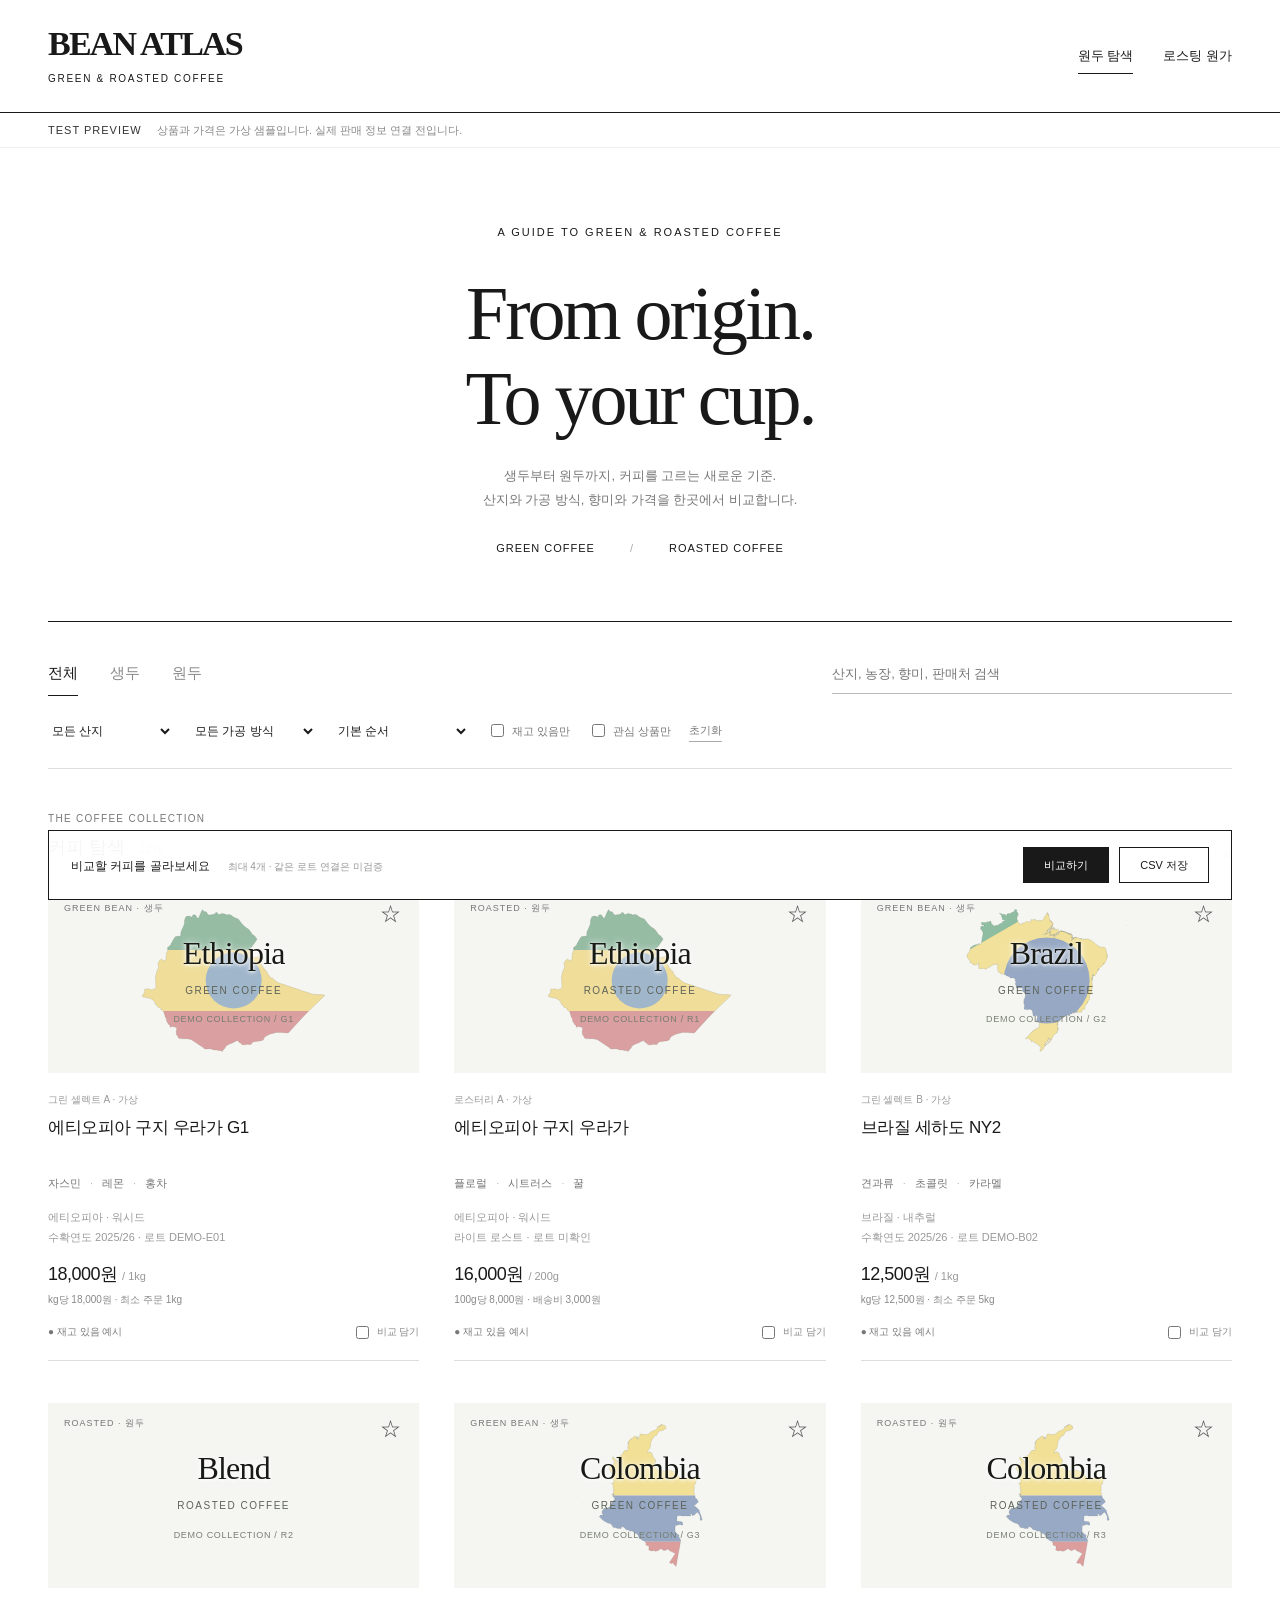
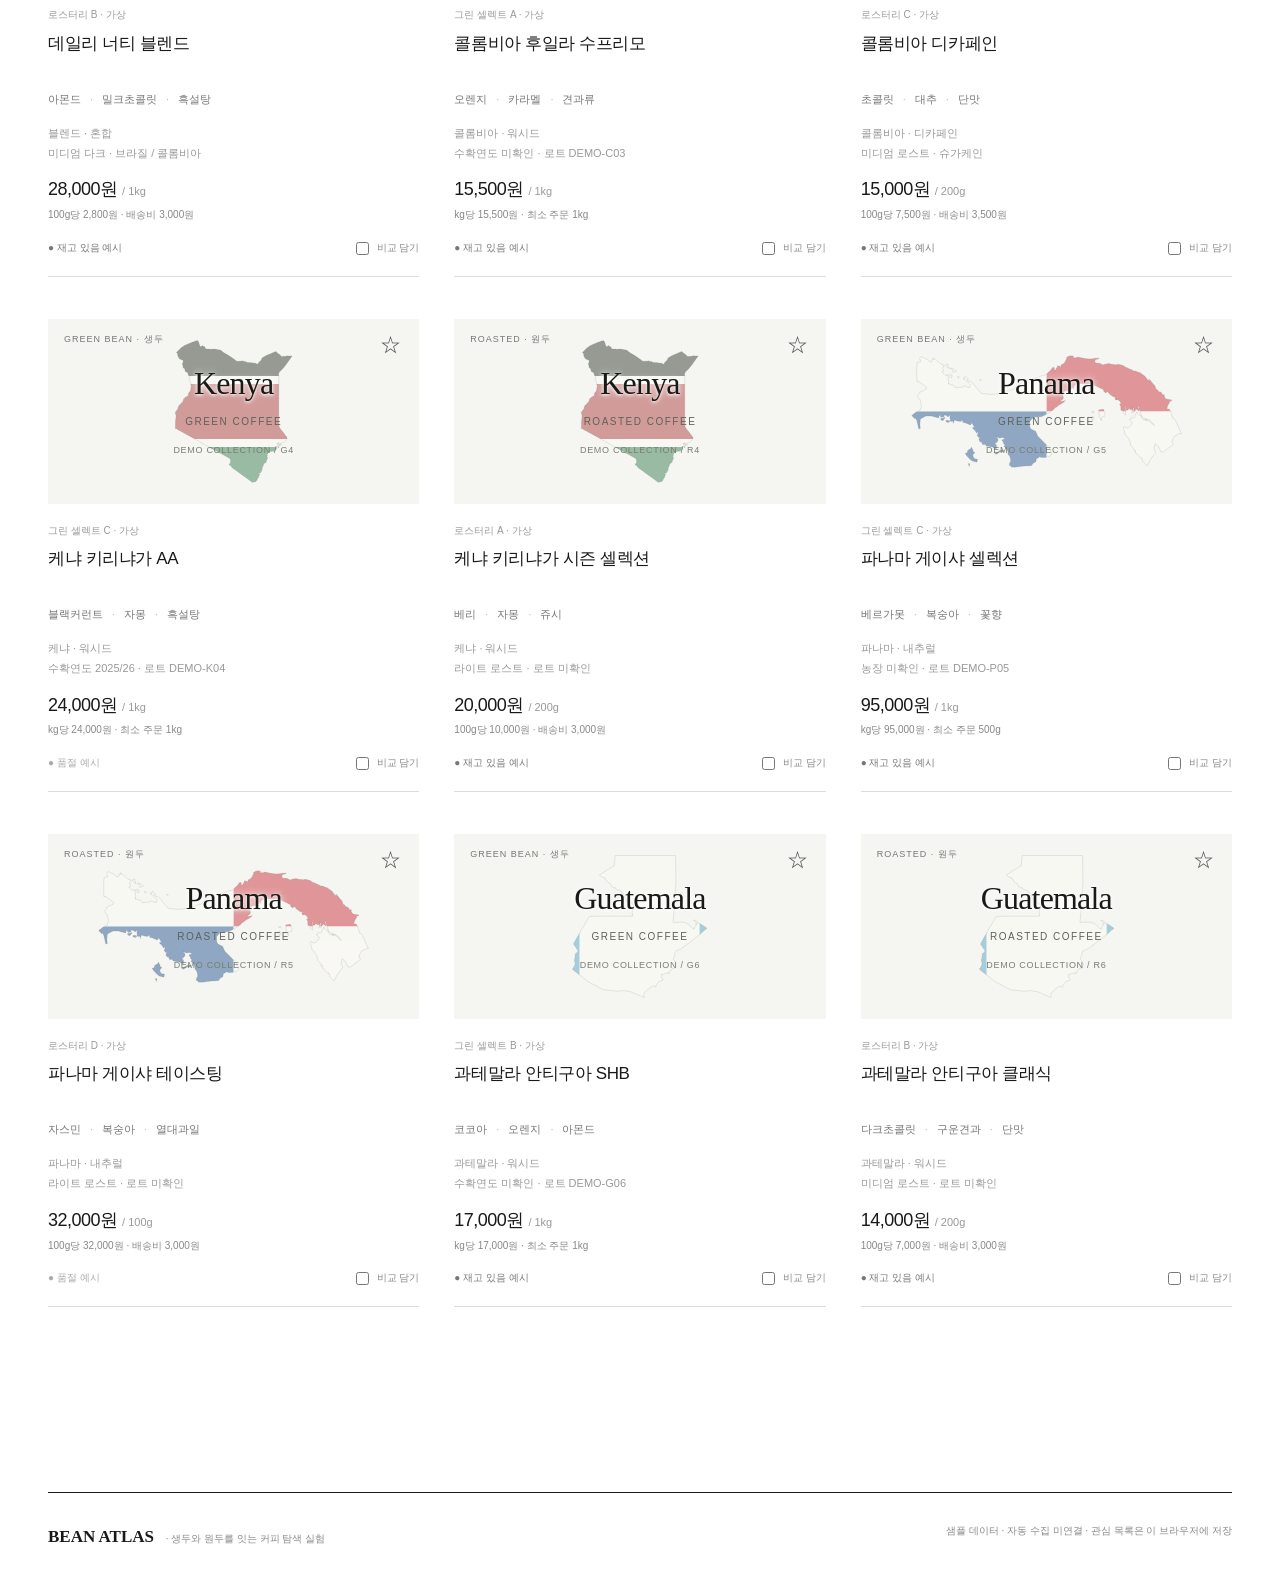
==== commit 01e621c5: "Color origin maps with subtle national flag palettes" ====
--- a/coffee-market/index.html
+++ b/coffee-market/index.html
@@ -4,7 +4,7 @@
 @media(max-width:950px){.wrap{padding:0 28px}.grid{gap:28px}.brand{font-size:29px}.nav{gap:20px}h1{font-size:62px}.calc-layout{gap:25px}}
 @media(max-width:650px){.wrap{padding:0 20px}.top{min-height:100px;gap:15px;align-items:center}.brand{font-size:25px;letter-spacing:-1.2px}.brand small{font-size:8px;letter-spacing:.8px}.nav{gap:13px}.nav button{font-size:10px}.notice{font-size:9px;line-height:1.8}.notice b{font-size:8px}.hero{padding:50px 0 40px}h1{font-size:48px;letter-spacing:-2px;margin:23px 0 20px}.eyebrow{font-size:9px;letter-spacing:1.3px}.hero p{font-size:11px}.collection-nav{gap:22px;font-size:9px;margin-top:22px}.toolbar{gap:20px;flex-direction:column;align-items:stretch}.tabs{gap:28px}.tabs button{font-size:14px}.search{max-width:none}.search input{font-size:12px}.panel{padding:20px 0}.filters{gap:12px;margin-top:18px}.filters select{font-size:11px;min-width:0;flex:1}.check{font-size:10px}.result-head{margin:28px 0 20px;gap:15px}.result-head h2{font-size:17px}.catalog-label{font-size:8px}.result-head>span{font-size:8px;max-width:135px;text-align:right}.grid{grid-template-columns:repeat(2,minmax(0,1fr));column-gap:16px;row-gap:25px}.swatch{height:150px}.type{font-size:7px;left:9px;top:10px;letter-spacing:0}.star{font-size:18px;right:5px;top:3px}.origin-display{padding:20px 5px}.origin-display strong{font-size:23px;letter-spacing:-.6px}.origin-display span{font-size:8px;letter-spacing:.5px}.origin-display small{font-size:7px}.body{padding:13px 0}.card h3{font-size:14px;min-height:43px}.seller{font-size:9px}.tag{font-size:9px}.tags{gap:5px;min-height:36px}.tag+.tag:before{margin-right:5px}.meta{font-size:9px}.price{font-size:16px}.price small{font-size:9px}.unit{font-size:9px;min-height:30px}.card-foot{font-size:9px;flex-wrap:wrap;gap:5px}.comparebar{padding:12px;gap:8px;margin-top:25px}.comparebar small{display:none}.comparebar b{font-size:10px}.comparebar button{padding:7px 10px;font-size:9px;margin-left:3px}.calc-layout{grid-template-columns:1fr;gap:10px}.fields{gap:16px}.fields label{font-size:11px}.fields input{width:100%}.section-title{font-size:27px}.footerrow{flex-direction:column;gap:12px}footer{margin-top:45px}.hint{font-size:10px}}
 
-.origin-map{position:absolute;inset:0;width:100%;height:100%;fill:#dcded5;stroke:#c6cbbd;stroke-width:.65;pointer-events:none}.origin-display{position:relative;z-index:1}.origin-display strong{color:#181a16;text-shadow:0 1px 7px #ffffffb0}.origin-display span{color:#5d6257}.origin-display small{color:#777d70}.swatch:has(.origin-map){background:#f5f6f2}
+.origin-map{position:absolute;inset:0;width:100%;height:100%;fill:none;stroke:none;pointer-events:none}.origin-display{position:relative;z-index:1}.origin-display strong{color:#181a16;text-shadow:0 0 7px #ffffff,0 1px 3px #ffffff}.origin-display span{color:#5d6257}.origin-display small{color:#777d70}.swatch:has(.origin-map){background:#f5f6f2}
 </style></head><body>
 <header><div class="wrap top"><div class="brand"><i class="mark" aria-hidden="true"></i>BEAN ATLAS <small>GREEN &amp; ROASTED COFFEE</small></div><nav class="nav" aria-label="주 메뉴"><button id="exploreNav" class="on">원두 탐색</button><button id="calcNav">로스팅 원가</button></nav></div></header>
 <div class="notice"><div class="wrap"><b>TEST PREVIEW</b> 상품과 가격은 가상 샘플입니다. 실제 판매 정보 연결 전입니다.</div></div>
@@ -37,7 +37,21 @@
 function palette(p){return ['#f5f5f2','#222']}
 // Country geometry: Natural Earth via datasets/geo-countries (public domain).
 const countryPaths={"에티오피아":"M101.8,88.5L103.7,81.5L104.7,80.2L104.7,79.7L104.9,79.0L104.3,75.2L105.9,72.4L107.8,70.9L109.6,72.2L110.2,72.7L110.3,73.4L110.7,72.7L111.2,72.7L111.4,72.2L112.4,71.3L112.6,70.4L112.1,69.8L112.8,66.8L112.5,66.0L114.1,62.1L113.8,60.8L113.8,59.8L114.3,59.0L115.8,58.3L116.2,57.5L116.4,57.2L117.2,56.4L117.6,55.0L118.1,54.7L118.3,54.0L120.8,49.7L121.3,49.6L121.5,49.3L121.6,48.8L122.1,48.6L126.0,48.1L126.3,48.3L126.9,48.1L127.1,46.2L127.0,45.2L127.2,44.7L127.1,44.2L130.2,37.2L130.8,35.0L130.8,33.2L130.8,32.3L132.2,28.7L132.8,28.5L133.6,28.3L134.5,28.1L135.8,28.2L137.1,28.5L137.5,28.9L137.8,28.9L138.3,28.8L138.7,28.5L138.8,27.8L139.1,27.0L140.8,26.7L141.5,26.8L142.4,27.8L142.5,28.3L143.2,29.0L143.4,29.6L143.8,29.8L144.0,30.1L144.2,30.8L145.0,29.7L147.3,24.4L148.8,21.5L149.2,22.2L149.4,22.3L149.4,22.6L149.6,22.7L149.8,23.0L151.3,23.8L152.5,23.7L152.9,24.1L153.0,24.7L153.4,24.9L153.7,25.8L154.7,26.5L155.0,26.9L155.3,27.0L157.3,26.8L158.5,26.5L159.2,26.4L160.7,25.9L161.9,25.2L162.1,24.5L162.3,24.2L163.2,24.4L163.9,25.0L164.7,26.8L165.4,26.2L166.6,26.2L168.3,25.4L168.9,25.3L169.4,25.8L170.4,26.1L171.5,26.0L172.9,26.8L173.5,26.9L174.4,26.6L175.4,26.4L177.3,26.9L179.5,28.8L181.9,29.9L184.6,30.9L188.1,35.5L191.0,38.4L195.3,41.5L196.6,43.2L199.1,46.8L201.1,47.9L203.5,51.2L200.7,55.2L200.2,56.0L198.5,58.5L197.8,59.4L197.3,59.6L196.7,60.1L196.1,61.6L196.1,64.8L196.1,69.1L196.1,69.6L197.9,70.1L198.1,70.3L198.3,70.1L199.7,69.6L201.3,69.6L202.2,69.3L202.6,69.3L203.5,69.3L204.7,68.7L206.4,68.3L207.8,68.6L208.6,69.5L209.5,69.7L210.0,69.3L209.9,70.2L209.1,70.8L208.7,71.4L208.0,72.2L207.6,73.2L207.2,73.8L206.8,74.2L208.0,75.9L208.5,77.6L209.4,79.6L211.1,81.0L211.6,82.4L212.9,83.0L214.0,85.6L214.7,86.5L215.1,86.9L215.5,87.3L216.0,88.2L216.2,89.1L218.0,90.0L218.7,90.0L222.3,93.3L224.6,94.7L227.8,95.8L231.1,96.8L234.3,97.9L237.5,99.0L240.8,100.1L243.9,101.1L247.0,102.2L250.1,103.2L253.2,104.2L256.2,105.3L259.1,106.2L262.6,106.6L268.0,106.6L271.4,107.2L269.6,108.9L267.9,110.7L266.6,111.9L264.9,113.6L263.1,115.3L261.3,117.1L259.5,118.8L257.7,120.5L256.0,122.3L254.6,123.6L253.5,124.7L251.5,126.7L249.3,129.1L247.0,131.4L243.1,135.7L240.5,138.6L236.5,143.0L234.8,144.8L233.2,144.9L231.3,144.8L230.0,144.7L228.1,144.6L226.2,144.5L224.3,144.4L222.5,144.4L219.9,145.2L216.7,146.1L212.5,148.1L210.5,149.8L210.0,151.3L209.5,152.1L207.6,152.7L202.5,153.6L200.1,153.7L198.1,155.1L197.8,155.9L197.4,156.4L195.8,156.4L194.5,156.5L193.8,156.3L191.9,156.8L188.6,156.8L186.7,155.1L185.6,154.4L185.0,153.8L183.7,152.6L180.6,154.0L178.9,154.9L176.6,155.7L176.5,155.7L176.4,155.8L174.6,156.7L172.3,158.1L171.5,160.0L169.5,162.0L168.7,163.5L168.0,163.2L167.5,162.8L166.0,162.4L165.3,162.7L163.2,162.1L162.3,162.1L161.7,162.0L159.9,161.9L158.3,161.3L158.0,161.1L157.2,161.1L157.0,161.0L156.6,161.0L156.4,160.7L156.0,160.5L156.0,160.8L153.4,161.0L151.3,161.0L150.5,160.6L149.8,159.7L148.0,158.5L144.5,156.2L140.9,153.8L138.9,152.6L138.8,152.5L138.6,152.0L138.2,152.0L137.3,151.4L133.4,150.8L133.1,150.7L128.8,150.7L128.3,150.6L126.0,150.6L125.4,150.4L124.6,149.7L124.6,149.0L122.8,146.7L122.4,143.0L123.1,141.9L122.7,140.9L123.1,139.9L121.5,139.0L120.8,139.1L119.7,138.7L118.9,138.4L118.2,138.6L117.1,139.4L116.3,138.5L116.3,138.1L116.5,137.6L114.9,136.4L114.1,135.1L112.9,133.0L112.9,132.6L112.7,132.1L112.7,131.6L112.7,130.6L112.1,129.9L111.3,128.3L111.1,127.0L110.4,125.2L109.9,123.4L109.6,123.0L108.5,122.2L107.5,122.1L107.3,121.5L107.2,121.2L107.3,120.9L107.1,120.3L104.5,119.3L104.3,119.0L103.6,118.4L103.4,118.2L103.3,117.4L103.0,116.8L102.3,116.8L101.3,115.9L101.2,114.2L99.1,112.1L98.6,112.0L97.5,110.8L96.6,110.4L95.4,110.4L95.0,110.0L94.6,109.7L93.5,109.8L92.9,110.0L91.9,109.4L91.2,109.2L90.3,109.1L90.0,109.2L89.3,109.0L89.2,108.7L88.6,107.6L88.8,107.3L89.0,107.0L89.2,106.4L90.1,105.4L90.5,105.2L91.0,104.8L90.8,104.4L90.8,104.0L91.0,103.7L91.2,103.4L90.9,103.1L90.7,102.8L90.8,102.3L90.7,102.1L90.8,101.9L90.8,101.6L91.3,101.3L91.6,100.9L93.2,101.1L93.6,101.0L94.7,100.8L94.9,100.7L95.5,101.0L96.0,100.8L96.9,101.6L97.9,102.0L98.6,101.4L99.4,101.3L100.6,101.0L102.2,99.4L102.1,95.2L101.8,88.5Z","케냐":"M148.0,27.5L148.5,26.6L150.2,27.5L151.4,28.1L151.4,28.9L152.3,29.8L153.0,30.1L155.8,30.0L156.4,30.2L161.5,30.1L161.9,30.3L166.6,31.0L167.6,31.7L168.1,31.7L168.3,32.3L168.5,32.4L170.8,33.9L175.1,36.6L179.4,39.4L181.6,40.9L182.3,41.8L183.3,42.3L185.8,42.3L188.9,42.1L188.9,41.7L189.4,42.0L189.6,42.3L190.1,42.4L190.4,42.4L191.3,42.4L191.7,42.6L193.6,43.4L195.7,43.6L196.4,43.7L197.6,43.6L200.0,44.3L200.9,44.0L202.6,44.4L203.3,45.0L204.1,45.3L205.0,43.5L207.4,41.2L208.4,38.9L211.2,37.3L213.3,36.2L213.5,36.1L213.6,36.1L216.3,35.1L218.4,34.1L222.1,32.4L223.6,33.8L224.3,34.6L225.6,35.3L227.9,37.4L231.8,37.3L234.1,36.8L234.9,37.0L236.5,36.9L238.5,36.9L234.8,42.2L232.1,46.1L229.3,49.5L225.7,53.0L225.0,54.7L225.1,59.7L225.1,64.3L225.1,69.6L225.1,75.0L225.1,78.7L225.1,84.2L225.1,89.7L225.1,95.2L225.1,98.3L225.2,103.1L225.2,106.8L226.0,108.8L227.4,110.7L229.7,113.6L231.9,116.5L233.4,118.5L233.4,120.0L231.7,121.9L230.5,123.1L229.4,123.7L228.7,123.6L228.4,123.9L227.3,124.1L226.7,124.5L225.9,125.0L225.4,124.8L225.2,124.3L225.3,123.5L225.1,123.4L224.5,125.3L223.8,124.1L223.3,124.1L223.4,124.7L224.0,124.8L223.9,125.2L224.0,125.5L224.2,126.6L224.6,127.6L225.1,127.7L225.1,128.5L224.3,128.8L224.4,128.4L224.0,127.8L223.8,127.7L223.2,128.0L222.2,128.5L222.3,128.8L222.5,129.0L222.9,129.7L222.4,130.6L220.4,132.3L219.0,132.2L216.6,132.6L215.2,133.4L214.2,134.4L213.4,135.8L213.7,136.3L213.3,137.6L213.5,138.7L214.3,138.6L213.7,139.4L213.2,140.8L212.6,141.9L212.7,142.9L212.2,143.5L210.9,144.3L210.6,144.3L210.5,143.6L210.4,144.1L210.3,144.7L210.1,145.3L209.3,147.5L208.8,148.1L208.2,147.7L207.8,147.5L207.6,147.6L208.1,147.9L208.2,148.4L208.9,148.5L207.8,152.5L206.7,152.7L206.3,152.5L206.5,152.9L207.0,153.1L206.8,153.8L206.6,154.2L206.2,154.4L205.9,153.8L205.7,153.5L205.0,153.4L205.7,153.7L205.0,154.1L204.5,154.1L204.5,154.7L205.3,154.5L206.0,155.3L204.3,159.6L203.9,159.8L203.6,160.2L203.4,160.6L202.8,161.9L202.6,161.4L202.3,162.1L202.0,162.0L202.2,162.7L201.0,162.8L200.6,162.7L199.5,163.3L199.1,163.5L197.8,162.7L194.1,160.0L190.3,157.3L187.7,155.4L184.1,152.8L180.3,150.1L178.1,148.4L177.6,146.9L176.8,146.5L175.7,146.3L175.8,145.7L175.4,145.4L175.6,144.9L176.5,144.3L176.8,143.8L176.9,141.8L176.4,139.7L172.1,137.3L162.6,132.0L153.2,126.8L143.8,121.5L137.5,118.0L131.2,114.5L123.8,110.4L123.1,109.8L121.7,109.8L121.8,102.7L122.4,96.8L121.5,93.5L123.7,90.6L124.4,89.7L124.2,88.8L124.7,88.2L125.3,86.3L126.8,85.5L127.4,84.2L128.5,83.4L129.4,82.0L129.9,80.2L130.2,79.3L131.0,79.2L131.4,79.0L131.6,78.3L133.1,77.4L134.9,76.5L134.5,75.0L135.7,72.9L136.4,72.3L136.8,71.9L137.4,67.8L137.8,67.1L137.3,66.4L137.1,65.6L137.2,64.4L135.7,60.8L136.0,59.6L136.6,58.9L136.0,57.9L135.6,57.0L135.2,57.2L134.2,54.5L133.8,53.4L133.2,53.1L133.2,53.0L133.0,53.1L132.7,53.3L132.3,53.1L131.5,52.0L130.9,49.5L129.6,48.9L129.1,46.2L128.7,45.7L128.9,45.0L128.7,44.4L128.9,44.1L129.4,43.5L129.5,41.4L128.7,41.1L127.6,40.6L127.3,40.9L126.6,39.8L126.2,39.8L125.5,39.9L125.7,39.6L125.3,39.2L126.1,38.4L124.9,38.5L124.3,38.1L124.6,37.2L124.1,36.7L124.0,36.2L124.1,35.5L123.8,35.0L123.7,34.2L122.7,33.4L127.2,29.0L130.8,26.4L134.3,24.9L137.8,23.5L141.3,22.2L143.7,21.5L145.0,23.0L145.9,26.2L146.7,27.5L148.0,27.5L148.0,27.5Z M226.3,125.1L227.3,125.1L227.8,126.0L227.3,125.9L227.2,126.3L227.1,126.4L226.8,126.3L226.5,126.2L225.6,126.5L225.3,126.8L225.7,127.1L225.3,127.2L224.9,126.9L225.3,125.8L226.2,125.4L226.3,125.1Z","브라질":"M158.8,150.6L158.9,150.5L159.8,149.8L159.9,149.2L160.3,149.1L160.6,149.0L160.9,148.7L161.1,148.4L161.3,148.2L161.6,147.9L161.7,147.8L161.7,147.7L161.8,147.6L162.0,147.5L162.1,147.2L162.2,147.1L162.3,146.8L162.7,146.6L163.0,146.4L163.1,146.1L163.4,145.5L163.7,145.4L164.4,144.8L164.4,144.5L164.6,144.4L164.8,144.3L164.9,144.3L164.8,144.0L165.2,143.9L165.5,144.0L165.6,144.1L165.7,143.8L165.6,143.6L165.3,143.5L165.6,143.3L165.9,143.1L165.9,143.0L166.0,143.1L166.1,143.1L166.1,143.1L166.2,143.0L166.3,142.9L166.4,142.9L166.5,142.9L166.7,142.6L166.7,142.5L166.9,142.5L167.0,142.3L167.1,142.3L167.3,142.2L167.5,142.1L167.7,142.1L167.8,142.0L168.0,142.1L167.8,141.9L167.9,141.8L168.1,141.8L168.4,141.6L168.5,141.2L168.6,141.2L168.7,140.9L168.8,140.9L168.8,140.9L168.9,141.0L168.9,141.0L169.2,141.0L169.3,140.9L169.3,140.8L169.3,140.8L169.4,140.8L169.5,140.7L169.6,140.6L169.6,140.6L169.7,140.7L170.1,140.6L170.0,140.5L170.3,140.5L170.3,140.6L170.4,140.5L170.5,140.4L170.7,140.5L170.7,140.4L170.8,140.4L170.9,140.3L170.9,140.2L171.0,139.8L171.1,140.0L171.6,139.7L171.7,139.6L171.7,139.7L171.8,139.6L171.9,139.5L172.0,139.5L172.2,139.4L172.2,139.6L172.3,139.4L172.3,139.4L172.4,139.3L172.4,139.1L172.5,139.0L172.7,138.5L172.6,138.1L172.6,138.1L172.6,138.0L172.5,137.9L172.6,137.9L172.6,137.7L172.7,137.4L172.6,137.3L172.6,137.2L172.7,137.1L172.7,136.6L172.9,136.1L172.6,135.7L172.4,135.3L172.3,135.2L172.3,135.1L172.3,134.8L172.2,134.5L172.1,134.4L172.1,134.2L172.0,134.0L171.8,134.1L171.7,133.8L171.6,133.7L171.5,133.8L171.4,133.7L171.4,133.8L171.3,133.8L171.2,133.7L171.3,133.5L171.2,133.5L171.1,133.6L170.9,133.6L171.0,133.8L170.8,133.8L170.8,133.9L170.7,133.7L170.5,133.7L170.3,133.8L170.2,133.8L170.2,133.9L170.1,134.0L170.1,134.2L170.0,134.1L170.0,134.0L169.8,133.9L169.7,133.8L169.5,133.8L169.5,133.5L169.5,133.3L169.6,133.0L169.9,132.7L170.1,132.3L170.0,132.0L170.0,131.8L170.2,131.0L170.5,130.3L170.5,129.8L170.7,129.5L170.7,129.1L170.6,128.9L170.5,128.6L170.7,128.3L170.7,128.2L170.1,127.7L169.3,127.4L168.7,127.6L168.4,127.9L168.1,127.9L167.7,128.0L167.6,128.0L167.2,128.1L167.1,128.0L166.8,128.0L166.6,127.8L166.3,126.7L166.2,126.3L166.1,126.1L166.2,125.7L166.1,125.5L166.1,125.0L165.9,124.8L165.9,124.6L165.8,124.3L165.7,123.9L165.8,123.5L165.8,123.3L165.9,123.2L165.8,123.0L165.6,122.9L165.4,122.6L165.3,122.1L165.0,121.9L164.7,121.9L164.5,121.8L163.8,121.8L163.6,121.6L163.2,121.3L163.0,121.0L162.6,121.1L162.5,121.3L162.5,121.3L162.4,121.5L162.2,121.6L162.2,121.7L161.9,121.5L161.9,121.6L161.8,121.6L161.7,121.7L161.6,121.7L161.4,121.8L161.3,121.7L161.2,121.7L161.1,121.7L161.0,121.6L160.8,121.6L160.6,121.6L160.5,121.6L160.5,121.6L160.3,121.5L160.2,121.5L160.2,121.5L160.0,121.5L159.7,121.5L159.7,121.5L159.6,121.5L159.4,121.5L159.3,121.4L159.0,121.4L158.9,121.4L158.8,121.4L158.6,121.3L158.5,121.1L158.4,121.2L158.2,121.2L158.1,121.1L158.1,121.2L158.1,121.2L157.9,121.3L157.8,121.2L157.7,121.2L157.5,121.1L157.4,121.1L157.4,120.9L157.5,120.6L157.6,120.4L157.5,120.2L157.6,120.0L157.7,119.6L157.6,119.5L157.6,119.3L157.6,119.1L157.5,119.0L157.8,118.4L157.8,118.3L157.7,118.2L157.7,118.1L157.9,117.7L157.9,117.3L158.0,117.0L157.9,117.0L157.7,116.8L157.7,116.8L157.7,116.7L157.8,116.5L157.7,116.4L157.6,116.3L157.7,116.2L157.8,116.2L157.7,116.1L157.7,116.0L157.6,115.9L157.5,116.1L157.4,116.0L157.4,115.8L157.4,115.6L157.3,115.4L157.4,115.1L157.2,115.0L157.0,114.8L157.0,114.6L157.0,114.4L156.9,114.4L156.8,114.4L156.9,114.3L156.8,114.2L156.8,114.1L157.0,114.0L157.0,113.9L157.3,113.7L157.4,113.6L157.5,113.6L157.8,113.5L157.5,113.1L156.9,112.5L157.1,111.9L157.3,111.7L157.6,110.9L158.1,110.1L158.3,109.8L158.3,109.5L158.3,108.9L158.8,107.3L159.0,107.1L159.2,107.0L158.9,106.9L158.3,105.6L158.4,105.5L158.3,105.2L158.2,105.1L158.1,105.0L158.1,104.7L158.0,104.4L157.8,104.4L157.4,104.4L157.1,104.2L156.8,104.0L156.7,104.0L156.5,103.8L156.4,103.7L156.3,103.6L156.1,103.6L155.9,103.3L155.8,102.8L155.8,102.4L155.7,102.1L155.7,102.0L155.6,101.4L156.1,100.8L156.0,100.4L156.1,100.0L155.9,99.9L155.7,100.1L154.7,100.1L152.7,100.0L150.6,99.9L149.6,99.9L149.5,98.9L149.3,97.1L148.9,96.5L148.1,95.6L149.2,95.6L149.1,94.7L149.1,93.9L148.8,93.6L148.8,93.2L148.5,92.7L148.5,92.4L148.4,92.2L148.5,92.0L148.6,91.9L148.8,91.6L148.7,91.5L148.7,91.5L148.6,91.3L148.5,91.1L148.4,90.9L148.1,90.8L148.0,90.7L147.5,90.4L147.0,90.1L146.6,90.0L146.4,89.7L146.3,89.7L146.1,89.8L145.8,89.9L145.6,89.9L145.4,89.8L144.9,90.0L144.6,89.9L144.4,89.8L144.0,89.9L143.8,89.9L143.6,90.0L143.4,89.7L143.3,89.6L143.0,89.3L142.9,89.2L142.6,88.9L142.6,88.6L142.5,88.5L142.4,88.4L142.2,88.4L142.0,88.5L141.8,88.5L141.6,88.5L141.5,88.5L141.4,88.4L141.2,88.2L140.7,88.1L140.6,87.9L140.5,87.9L140.3,87.9L140.2,88.0L140.0,87.9L140.0,87.8L139.9,87.8L139.7,87.5L139.6,87.4L139.5,87.5L139.4,87.4L139.3,87.2L139.2,87.1L139.2,87.0L139.2,86.9L139.0,86.7L138.9,86.7L138.8,86.8L138.7,86.8L138.6,86.9L138.2,86.9L138.1,86.8L137.8,86.6L137.8,86.6L137.7,86.5L137.6,86.4L137.5,86.4L137.2,86.2L136.5,86.0L136.3,86.1L136.1,86.3L136.0,86.3L135.9,86.3L135.6,86.2L135.3,86.2L135.1,86.1L135.0,86.1L134.9,86.2L134.8,86.2L134.5,86.1L134.3,86.0L134.2,85.8L134.1,85.7L134.1,85.5L134.1,85.3L134.0,85.2L134.0,85.2L133.8,85.1L133.7,85.1L133.4,85.0L133.3,84.9L133.4,84.8L133.3,84.7L133.2,84.9L133.1,84.8L133.0,84.6L132.9,84.4L132.7,84.4L132.5,84.4L132.2,84.3L132.2,84.2L132.2,84.0L132.1,84.0L132.1,83.8L132.1,83.7L132.0,83.5L131.8,83.3L131.8,83.2L131.7,83.5L131.6,83.5L131.5,83.2L131.5,83.1L131.6,83.0L131.5,82.8L131.4,82.8L131.4,82.6L131.3,82.5L130.9,82.1L131.0,82.0L131.0,81.9L130.8,81.7L130.9,81.6L130.8,81.4L130.8,81.2L131.0,81.0L131.0,80.7L131.1,80.7L131.1,80.6L131.1,80.2L130.9,80.1L130.8,79.8L130.8,79.5L130.6,79.3L130.7,79.1L130.6,79.0L130.6,78.9L130.6,78.8L130.7,78.7L130.8,78.5L130.8,78.4L131.0,78.2L131.2,77.9L131.1,77.7L131.1,77.4L131.0,76.9L131.1,76.6L131.1,76.4L130.9,76.1L130.8,75.9L130.6,75.9L130.4,76.1L130.3,76.3L130.2,76.3L130.2,76.4L130.1,76.5L130.0,76.5L129.8,76.4L129.8,76.3L129.7,76.3L129.7,76.3L129.5,76.2L129.4,76.2L129.4,76.1L129.3,76.3L129.3,76.3L129.2,76.2L129.1,76.3L128.8,76.2L128.5,76.4L128.3,76.3L128.2,76.3L128.2,76.4L128.1,76.3L127.8,76.4L127.3,76.5L127.0,76.7L126.3,76.7L126.3,76.8L125.9,77.0L124.8,78.0L124.5,78.1L124.4,78.2L124.3,78.3L124.0,78.2L123.8,78.3L123.8,78.4L123.6,78.4L123.5,78.5L123.4,78.7L123.1,78.8L122.9,78.9L122.7,79.2L122.5,79.4L122.3,79.7L122.0,79.5L121.5,79.5L121.3,79.5L121.0,79.7L120.7,80.2L120.5,80.6L120.3,80.7L119.9,80.9L119.7,80.9L119.3,81.1L118.7,81.2L118.6,81.0L118.7,80.8L118.5,80.7L118.2,80.8L117.9,80.7L117.6,80.6L117.3,80.6L116.7,80.5L116.2,80.5L115.7,80.5L115.0,80.5L114.7,80.4L114.4,80.4L113.2,80.9L112.7,80.8L112.4,80.5L112.0,80.5L112.0,79.1L112.0,77.7L112.0,76.7L112.0,76.3L112.1,76.3L112.2,76.3L112.2,76.2L112.3,76.0L112.2,75.8L112.1,75.6L112.1,75.5L112.2,75.5L112.2,75.3L112.3,75.3L112.3,75.2L112.4,75.0L112.2,75.0L111.9,75.3L111.5,75.5L111.1,75.8L110.9,76.1L110.8,76.2L110.6,76.4L110.1,76.6L110.0,76.9L109.6,77.0L109.5,77.0L109.4,77.0L109.3,77.1L107.9,77.1L106.4,77.1L106.4,76.9L106.5,76.7L106.5,76.5L106.1,76.2L106.2,75.9L106.0,75.6L106.0,75.4L105.9,75.4L105.7,75.2L105.3,75.2L105.0,75.1L104.7,75.0L104.7,75.0L104.2,74.9L103.0,74.6L103.2,74.3L103.3,74.3L103.4,74.1L103.6,73.8L103.6,73.4L103.3,73.1L102.9,72.5L102.7,72.3L102.4,72.2L102.2,71.8L102.2,71.5L102.1,71.5L101.9,71.3L101.6,71.1L101.5,70.8L101.3,70.5L101.3,70.2L101.1,69.8L100.7,69.6L100.7,69.3L100.9,69.3L100.8,68.9L100.5,68.8L99.9,68.1L100.1,68.0L100.1,67.8L100.0,67.4L100.3,67.5L100.5,67.4L100.8,67.4L100.9,67.2L100.6,66.6L100.6,66.4L100.8,65.8L101.0,65.6L101.1,65.4L101.7,65.0L102.2,64.6L102.7,64.6L103.0,64.2L103.1,63.9L102.9,63.6L102.7,63.0L102.7,62.7L103.1,61.9L103.6,61.2L103.6,60.7L103.7,60.2L103.8,60.0L103.9,59.8L103.8,59.5L103.9,59.3L104.0,59.3L104.0,59.2L104.1,59.2L104.4,59.1L104.6,59.1L104.8,59.1L104.8,58.9L105.1,58.8L105.3,58.7L105.4,58.6L105.4,58.6L105.4,58.5L105.5,58.5L105.7,58.2L105.9,58.1L105.9,58.0L106.2,58.0L106.6,57.7L106.8,57.5L106.9,57.4L107.0,57.4L107.3,57.2L107.8,57.1L107.8,57.0L107.9,57.0L108.1,57.0L108.2,57.0L108.3,57.1L108.5,57.0L108.7,57.0L108.8,57.0L108.9,56.8L109.2,56.8L109.4,56.9L109.4,56.9L109.5,56.8L109.6,56.8L109.6,56.7L109.8,56.6L110.0,56.6L110.1,56.7L110.3,56.7L110.6,56.6L110.7,56.6L110.9,56.5L111.1,56.3L111.2,56.1L111.2,56.0L111.5,55.8L111.8,55.9L111.9,55.7L112.0,55.7L112.2,55.9L112.2,55.8L112.4,55.8L112.5,55.9L112.7,55.7L112.9,55.8L113.1,55.7L113.2,55.9L113.2,56.2L113.4,56.3L113.5,56.4L113.7,56.3L113.9,56.2L114.0,56.3L114.1,56.5L114.3,56.4L114.4,56.1L114.4,56.1L114.4,56.0L114.4,56.0L114.4,56.0L114.5,56.0L114.7,54.8L115.0,53.0L115.3,51.3L115.6,49.5L115.9,47.7L116.2,46.3L116.3,45.8L116.3,45.2L116.4,44.9L116.3,44.5L116.3,44.3L116.2,44.3L116.1,44.1L115.9,44.1L115.9,43.9L115.9,43.8L115.8,43.8L115.8,43.6L115.6,43.3L115.8,43.0L115.7,42.9L115.7,42.6L115.5,42.5L115.1,42.3L114.9,42.1L114.8,41.9L114.6,41.8L114.4,41.7L114.0,41.2L114.0,40.8L114.0,39.9L114.1,38.9L114.1,38.6L114.4,38.5L114.6,38.5L115.1,38.4L115.4,38.2L115.7,38.2L115.9,38.1L116.1,38.0L116.5,38.3L116.7,38.3L116.8,38.4L117.0,38.4L117.1,38.3L117.3,38.4L117.4,38.2L117.2,38.1L117.2,38.0L117.3,37.8L117.3,37.6L117.3,37.5L117.2,37.4L117.0,37.2L117.0,37.1L116.9,36.9L116.6,36.8L116.3,36.9L116.2,36.8L116.1,36.8L115.9,36.8L115.3,36.8L115.2,36.7L115.0,36.7L114.8,36.6L114.8,35.8L114.8,35.1L114.8,34.4L115.0,34.4L115.3,34.3L115.8,34.2L116.4,34.4L117.2,34.4L119.3,34.4L120.6,34.4L120.8,34.3L120.8,34.2L120.6,34.2L120.5,34.0L120.7,33.4L120.8,33.4L120.8,33.5L121.0,33.6L121.2,34.0L121.6,34.3L121.9,34.2L122.6,33.5L123.1,33.0L123.4,33.0L123.5,32.9L123.8,33.1L124.1,33.6L124.7,34.8L124.7,36.3L125.1,36.3L125.5,36.3L126.2,36.9L126.9,37.5L127.4,37.9L127.9,37.9L128.1,38.0L128.3,37.8L128.6,37.8L128.9,37.5L129.4,37.2L129.7,37.1L130.1,37.1L130.2,37.2L130.4,37.4L130.2,37.8L130.2,38.2L130.3,38.3L130.6,38.1L130.7,37.9L130.8,37.7L131.1,37.3L131.4,37.3L131.6,37.0L131.9,36.5L132.1,36.5L132.2,36.4L132.3,36.3L132.5,36.2L132.7,36.1L133.0,36.1L133.6,35.8L133.8,35.5L134.2,35.2L134.5,35.2L134.4,35.5L134.5,35.7L134.6,35.5L135.2,35.0L135.5,34.8L135.5,34.5L135.6,33.8L135.9,33.5L136.6,33.5L137.4,32.9L137.6,32.9L137.9,32.8L138.0,32.5L138.1,32.1L138.1,31.9L137.3,31.8L136.4,31.8L135.7,31.7L135.6,31.5L135.8,31.1L135.8,30.8L135.7,30.5L135.2,29.6L135.0,29.1L134.9,28.2L135.1,27.9L135.1,27.7L134.8,27.4L134.4,27.0L133.7,26.4L133.4,26.1L133.2,25.7L133.1,25.5L132.9,25.3L132.9,25.1L133.3,25.1L133.5,25.4L133.7,25.7L135.2,25.7L135.4,25.9L135.6,26.4L136.0,26.5L136.4,26.3L136.7,26.4L137.2,26.3L137.7,26.6L137.9,26.2L138.4,26.4L138.9,27.0L139.4,27.6L139.6,27.7L139.8,27.7L140.0,27.6L140.2,27.5L140.3,27.2L140.2,26.7L140.2,26.6L140.2,26.4L140.2,26.1L140.3,26.0L140.9,26.0L141.0,25.7L141.1,25.6L141.3,25.5L141.4,25.4L142.4,25.8L143.0,25.5L143.2,25.6L143.5,25.5L143.8,25.3L144.0,25.2L144.3,25.2L144.4,25.2L144.5,25.2L144.7,25.1L144.7,24.7L145.0,24.6L145.4,24.6L145.5,24.4L145.5,24.2L145.9,24.3L146.2,24.3L146.8,24.0L146.9,23.6L147.0,23.5L147.6,23.2L148.0,22.6L147.7,21.8L147.7,21.7L148.0,21.7L148.1,21.8L148.4,21.8L148.5,21.8L148.6,21.7L148.9,21.8L149.2,21.6L149.4,21.5L149.7,21.6L149.8,21.9L150.1,22.1L150.2,22.5L150.1,22.7L150.0,23.2L150.0,23.5L149.9,23.8L149.8,23.9L149.7,23.9L149.6,24.1L149.7,24.3L149.8,24.3L149.8,24.2L149.9,24.3L150.1,24.3L150.2,24.3L150.3,24.3L150.4,24.4L150.6,24.3L150.6,24.4L150.7,24.4L150.8,24.4L151.1,24.6L151.2,24.7L151.3,24.7L151.3,24.9L151.1,25.1L151.1,25.2L151.1,25.3L151.1,25.5L151.4,25.6L151.4,25.8L151.6,26.1L151.6,26.2L151.8,26.2L151.8,26.3L151.8,26.4L151.6,26.6L151.6,26.8L151.4,26.9L151.3,27.1L151.3,27.2L151.0,27.4L150.6,27.7L150.8,28.0L150.8,28.2L150.8,28.4L150.7,28.5L150.7,28.6L150.5,28.9L150.5,29.0L150.5,29.1L150.4,29.2L150.5,29.3L150.4,29.3L150.3,29.5L150.3,29.9L150.2,30.9L150.3,31.2L150.3,31.2L150.4,31.3L150.4,31.5L150.5,31.8L150.5,32.0L150.6,32.1L150.9,32.3L151.0,32.3L151.1,32.7L151.1,33.0L151.0,33.1L151.1,33.3L151.1,33.4L151.1,33.6L151.0,33.7L151.1,33.9L151.2,33.9L151.4,34.0L151.3,34.2L151.4,34.3L151.5,34.4L151.7,34.4L151.9,34.6L152.1,34.8L152.3,35.0L152.3,35.0L152.4,35.1L152.6,35.2L152.7,35.3L152.8,35.6L153.7,35.8L153.9,35.9L154.1,36.2L154.3,36.3L154.5,36.3L154.7,36.2L154.9,36.0L155.3,36.0L155.4,36.0L155.4,36.0L155.6,35.9L155.6,35.6L155.5,35.4L155.8,35.3L155.9,35.1L156.0,35.0L156.1,34.9L156.2,34.8L156.3,35.0L156.5,35.0L156.7,35.0L156.8,35.1L157.1,35.2L157.4,35.0L157.4,34.7L157.4,34.6L157.7,34.7L158.2,34.4L158.7,34.5L159.2,34.1L159.4,33.7L159.6,33.6L159.8,33.5L160.1,33.6L160.7,33.4L160.8,33.6L161.0,33.7L161.2,33.7L161.4,33.8L161.7,33.8L162.0,33.7L162.2,33.6L162.3,33.7L162.5,33.7L163.0,33.7L163.2,33.6L163.5,33.8L163.8,33.8L164.4,34.0L164.8,33.7L164.8,33.3L164.8,33.2L164.5,32.9L164.3,32.7L164.2,32.5L164.0,32.4L164.1,32.1L164.2,32.1L164.4,32.1L164.5,31.7L164.6,31.5L164.8,31.5L165.3,31.8L165.4,31.9L165.8,31.9L166.1,31.8L166.5,31.8L166.8,31.7L166.9,31.5L167.1,31.5L167.5,31.3L167.6,31.4L167.7,31.5L168.0,31.2L168.3,31.2L168.2,31.4L168.7,31.8L169.0,31.7L169.1,31.7L169.2,31.9L169.2,31.9L169.1,31.9L169.2,32.1L169.2,32.2L169.4,32.2L169.7,32.2L169.7,32.4L169.9,32.6L170.1,32.6L170.3,32.7L170.4,32.7L170.6,32.8L170.9,32.8L171.0,32.8L171.2,33.0L171.3,32.9L171.4,32.7L171.6,32.7L171.6,32.7L171.9,32.6L171.9,32.4L172.1,32.4L172.2,32.3L172.4,32.1L172.5,32.0L172.6,32.1L172.6,32.3L173.0,32.4L173.3,32.5L173.6,32.5L173.9,32.3L174.0,32.1L174.1,32.1L174.4,32.5L174.3,32.6L174.8,32.6L175.1,32.7L175.4,32.7L175.5,32.7L175.6,32.7L175.7,32.5L175.9,32.3L176.4,32.0L176.7,31.5L176.9,31.3L176.9,31.2L176.8,31.1L176.9,31.0L177.2,30.2L177.3,30.1L177.4,30.0L177.6,29.5L177.6,29.3L177.8,28.9L177.9,28.9L178.0,28.8L178.5,27.9L178.6,27.8L178.8,27.4L179.0,27.1L179.0,27.1L179.1,27.0L179.2,26.8L179.6,26.4L179.7,26.1L180.2,25.9L180.3,25.2L180.5,25.3L180.8,26.2L180.9,26.2L180.5,25.2L180.5,24.6L180.7,24.5L181.4,25.2L181.8,26.0L181.7,27.2L181.9,27.1L182.0,26.4L182.1,27.1L182.1,28.1L182.3,29.1L182.4,29.4L182.4,29.6L182.5,29.8L182.6,30.0L182.6,30.2L182.6,30.4L182.7,30.5L182.8,30.6L182.9,30.8L183.0,31.0L183.1,31.4L183.0,31.5L183.0,31.6L183.1,31.6L183.3,31.7L183.3,31.9L183.4,32.1L183.5,32.4L183.6,32.7L183.5,32.9L183.4,32.9L183.2,32.8L183.2,32.8L183.3,32.9L183.3,33.0L183.2,33.1L183.3,33.2L183.4,33.1L183.4,33.0L183.6,32.9L183.9,33.1L184.0,33.5L184.2,33.8L184.3,34.0L184.6,34.1L184.9,34.1L185.1,34.1L185.4,34.0L185.7,34.2L186.3,34.5L186.4,34.9L186.4,35.3L186.5,35.7L186.3,36.0L185.9,36.2L185.6,36.2L185.5,36.2L185.6,36.3L185.9,36.3L186.2,36.2L186.4,36.3L186.4,36.5L186.0,36.8L185.9,36.8L185.7,37.0L185.4,37.3L184.9,37.7L184.8,38.0L184.4,38.2L184.0,39.0L183.2,40.0L183.0,40.0L182.4,40.4L182.1,40.8L181.7,40.9L181.6,40.9L181.3,41.0L181.4,41.0L181.5,41.1L181.3,41.4L181.1,41.8L181.0,42.1L180.8,42.3L180.8,42.4L180.6,42.6L180.4,42.6L180.4,42.6L180.4,42.7L180.4,42.7L180.5,42.6L180.2,43.1L180.1,43.2L179.9,43.6L179.9,44.3L179.9,44.4L179.7,44.5L179.5,44.8L179.1,45.0L179.1,45.5L178.9,45.7L178.5,45.8L178.2,45.6L178.0,45.6L177.8,45.7L177.4,45.8L177.2,46.0L176.9,46.2L176.4,46.3L176.3,46.4L176.3,46.5L176.4,46.5L177.3,46.4L177.8,46.2L178.0,46.3L178.0,46.5L178.0,46.6L177.9,46.8L178.1,46.8L178.1,46.8L178.3,46.6L178.6,46.6L178.7,46.5L178.8,46.5L180.0,45.8L180.4,45.6L180.9,45.4L181.0,45.2L181.3,45.2L181.2,45.2L181.4,45.2L181.5,45.0L181.8,44.7L182.4,44.4L182.4,44.1L182.5,44.0L182.7,44.1L182.6,44.0L182.9,44.0L183.1,44.0L183.1,44.2L183.0,44.5L182.9,44.6L182.8,44.8L183.0,45.0L183.1,45.2L183.1,45.7L183.1,45.8L183.1,45.9L183.3,46.3L183.6,46.6L183.7,47.0L183.4,47.0L183.5,47.2L183.3,47.4L183.2,47.6L183.0,47.5L182.8,47.5L183.0,47.6L183.1,47.8L183.1,47.7L183.4,47.7L183.5,47.5L183.6,47.4L183.7,47.2L183.9,47.4L184.2,47.7L184.3,47.7L184.4,47.8L184.3,47.8L184.4,47.8L184.4,47.8L184.4,48.0L184.5,48.2L184.6,48.0L184.7,47.9L184.7,47.8L185.0,47.6L185.3,47.6L185.5,47.5L185.9,47.3L186.2,47.3L186.5,47.5L186.4,47.8L186.6,47.7L186.6,48.0L186.4,48.3L186.6,48.1L186.7,48.3L186.6,48.0L186.6,47.6L186.6,47.8L186.7,47.6L186.9,47.6L187.0,47.6L187.1,47.7L187.3,47.7L187.5,47.9L187.5,47.8L187.3,47.6L187.5,47.4L187.7,47.2L187.9,47.1L188.0,47.2L188.1,47.2L188.0,47.4L188.1,47.5L188.3,47.7L188.2,47.8L188.3,47.9L188.1,48.1L188.1,48.5L188.0,48.6L187.8,48.8L187.8,49.1L187.8,49.2L187.7,49.3L187.6,49.4L187.7,49.8L187.4,50.2L187.2,50.3L187.4,50.4L187.7,50.2L187.8,50.0L187.9,50.0L188.0,49.8L188.1,49.6L188.1,49.3L188.5,48.4L188.8,47.8L189.0,47.5L189.1,47.4L189.3,47.0L189.7,46.6L190.0,46.4L190.1,46.3L190.0,46.5L189.9,46.8L189.8,46.9L189.8,47.0L189.6,47.2L189.5,47.4L189.6,47.4L189.8,47.2L189.9,47.0L190.0,46.9L190.0,46.8L190.1,46.7L190.2,46.7L190.2,46.6L190.3,46.6L190.3,46.6L190.6,46.1L190.6,46.1L190.7,46.0L190.8,45.8L190.9,45.8L191.1,46.2L191.3,46.4L191.4,46.5L191.6,46.6L191.7,46.7L191.7,46.5L191.5,46.3L191.6,46.2L191.9,46.1L192.0,46.0L191.8,46.0L191.7,46.0L191.5,46.0L191.4,45.9L191.5,45.3L191.7,45.1L191.7,45.4L192.0,45.4L192.1,45.0L192.3,44.9L192.2,44.8L192.3,44.8L192.4,44.7L192.2,44.7L192.1,44.5L192.4,44.4L192.5,44.4L192.6,44.3L192.6,44.2L192.7,44.0L192.7,44.0L192.7,43.9L192.7,43.7L192.6,43.6L192.8,43.3L193.1,43.2L193.1,43.3L193.2,43.3L193.3,43.5L193.6,43.2L193.9,43.1L193.8,43.1L193.9,42.8L194.0,42.8L194.0,43.0L194.2,43.1L194.2,43.3L194.2,43.4L194.6,43.2L194.7,43.0L194.7,42.8L194.9,42.9L194.9,43.1L195.0,43.2L195.0,43.4L195.3,43.5L195.4,43.6L195.4,43.5L195.4,43.4L195.2,43.2L195.2,43.3L195.1,42.9L195.1,42.8L195.3,42.8L195.3,42.9L195.3,43.1L195.3,43.1L195.4,43.1L195.5,43.1L195.4,43.1L195.5,43.0L195.6,43.0L195.6,42.9L195.7,42.8L195.8,42.9L195.8,43.0L195.9,43.1L196.0,43.0L196.1,43.0L196.1,43.1L196.0,43.1L195.9,43.2L196.0,43.3L196.1,43.2L196.2,43.2L196.2,43.2L196.2,43.4L196.1,43.4L196.2,43.4L196.3,43.5L196.3,43.5L196.3,43.3L196.4,43.4L196.4,43.3L196.4,43.2L196.4,43.1L196.5,43.1L196.5,43.2L196.5,43.2L196.5,43.4L196.6,43.4L196.6,43.5L196.5,43.7L196.6,43.8L196.6,43.6L196.7,43.5L196.7,43.5L196.8,43.4L196.9,43.2L196.9,43.5L197.0,43.5L197.0,43.6L197.0,43.6L197.0,43.7L197.0,43.7L196.9,43.8L197.0,43.9L197.0,43.8L197.2,43.8L197.2,43.7L197.2,43.6L197.3,43.6L197.3,43.6L197.3,43.5L197.3,43.5L197.5,43.3L197.5,43.3L197.5,43.4L197.5,43.4L197.5,43.5L197.4,43.6L197.4,43.6L197.4,43.7L197.5,43.6L197.5,43.8L197.5,43.8L197.6,43.9L197.6,43.7L197.7,43.8L197.7,43.7L197.8,43.9L197.8,43.9L197.9,43.7L198.0,43.7L198.1,43.8L198.0,43.6L198.2,43.6L198.1,44.0L198.2,44.0L198.1,44.1L198.0,44.0L197.9,44.1L197.7,44.3L197.8,44.2L198.0,44.2L198.2,44.1L198.4,44.0L198.6,43.9L198.7,43.9L198.9,43.9L198.7,44.0L198.7,44.1L198.7,44.3L198.7,44.4L198.7,44.5L198.8,44.4L198.9,44.4L199.0,44.3L199.1,44.5L199.1,44.6L199.2,44.4L199.2,44.6L199.2,44.7L199.3,44.5L199.4,44.5L199.5,44.6L199.4,44.4L199.4,44.4L199.4,44.3L199.5,44.1L199.8,44.0L199.7,44.2L199.6,44.3L199.7,44.4L199.6,44.4L199.6,44.5L199.6,44.6L199.6,44.8L199.7,44.9L199.9,44.7L199.9,44.9L199.9,44.8L200.0,44.6L200.1,44.6L200.1,44.7L200.1,44.9L200.0,45.0L200.2,45.0L200.2,45.0L200.3,45.0L200.3,44.8L200.3,44.7L200.4,44.7L200.4,44.7L200.4,44.5L200.5,44.6L200.5,44.6L200.5,44.7L200.5,44.8L200.5,44.8L200.4,45.0L200.5,45.1L200.6,45.2L200.6,45.1L200.6,45.1L200.6,45.0L200.8,44.6L200.9,44.7L200.7,44.9L200.7,45.1L200.8,44.9L200.8,45.0L200.7,45.2L200.9,45.2L200.9,45.2L200.8,45.3L201.0,45.2L201.0,45.2L201.0,45.3L201.1,45.5L201.1,45.3L201.2,45.1L201.4,44.8L201.4,45.1L201.4,45.2L201.5,45.0L201.6,45.2L201.6,45.3L201.6,45.5L201.6,45.6L201.7,45.6L201.8,45.5L201.7,45.4L201.8,45.3L201.9,45.4L201.9,45.4L201.9,45.4L201.9,45.5L202.1,45.3L202.0,45.4L202.1,45.4L202.0,45.5L202.0,45.6L202.1,45.5L202.1,45.6L202.1,45.8L202.3,45.6L202.3,45.5L202.5,45.4L202.5,45.4L202.5,45.5L202.5,45.6L202.3,45.6L202.3,45.7L202.2,45.9L202.2,46.0L202.1,46.1L202.1,46.0L202.2,46.1L202.2,46.1L202.3,46.1L202.3,46.3L202.3,46.0L202.4,45.9L202.5,45.9L202.5,46.0L202.5,45.9L202.7,45.6L202.7,45.4L202.9,45.5L202.9,45.8L202.7,46.0L202.6,46.0L202.7,46.0L202.6,46.2L202.6,46.3L202.6,46.4L202.7,46.3L202.7,46.7L202.7,46.9L202.8,47.0L203.0,46.9L203.2,46.8L203.1,46.6L203.2,46.3L203.3,46.1L203.5,46.1L203.6,46.0L203.6,46.0L203.6,46.1L203.7,45.9L203.8,46.0L203.9,46.1L204.0,46.2L203.9,46.2L204.1,46.3L204.0,46.4L203.9,46.5L204.1,46.5L204.1,46.3L204.2,46.1L204.2,46.1L204.4,46.0L204.4,45.8L204.5,45.9L204.5,46.1L204.4,46.2L204.3,46.4L204.2,46.5L204.2,46.5L204.2,46.7L204.3,46.6L204.4,46.5L204.5,46.6L204.5,46.5L204.5,46.4L204.6,46.4L204.6,46.5L204.7,46.5L204.7,46.6L204.7,46.7L204.7,46.8L204.8,46.9L204.7,47.0L204.7,47.0L204.6,47.1L204.8,46.9L205.0,46.9L204.9,47.1L204.7,47.2L204.9,47.2L205.0,47.3L205.2,47.0L205.4,47.0L205.3,47.2L205.3,47.3L205.2,47.4L205.4,47.3L205.4,47.4L205.5,47.3L205.5,47.3L205.5,47.4L205.6,47.4L205.7,47.3L205.6,47.5L205.5,47.6L205.7,47.6L205.8,47.8L205.8,47.9L205.8,48.0L205.7,48.0L205.5,48.0L205.4,48.1L205.4,48.1L205.6,48.1L205.8,48.1L205.6,48.2L205.4,48.5L205.3,48.5L205.4,48.5L205.3,48.6L205.0,48.8L205.1,48.9L204.8,48.9L204.6,49.0L205.0,48.9L205.1,49.0L205.2,49.0L205.1,49.1L205.1,49.2L205.0,49.4L205.0,49.4L205.1,49.3L205.2,49.4L205.2,49.5L205.3,49.3L205.2,49.2L205.3,49.0L205.5,48.8L205.6,48.7L205.6,48.6L205.8,48.5L206.1,48.7L206.2,48.9L206.3,49.0L206.2,49.3L206.0,49.4L205.8,49.4L205.8,49.3L205.7,49.3L205.7,49.3L205.5,49.4L205.7,49.4L205.7,49.8L205.6,49.8L205.5,50.0L205.3,50.1L205.3,50.1L205.5,50.0L205.6,49.9L205.6,50.0L205.3,50.5L205.3,50.7L205.2,51.0L205.1,51.3L205.1,51.5L205.2,51.6L205.3,51.8L205.2,51.9L205.1,52.0L205.0,52.2L204.8,52.3L204.7,52.4L204.8,52.6L204.9,52.6L204.9,52.3L205.2,52.3L205.4,52.0L205.7,51.7L205.9,51.5L206.1,51.3L206.1,51.0L206.1,50.8L206.1,50.8L206.3,50.3L206.3,50.4L206.3,49.9L206.4,49.9L206.5,50.1L206.5,49.9L206.5,49.7L206.8,49.7L207.3,49.4L207.5,49.6L207.2,49.6L207.3,49.6L207.4,49.8L207.4,49.7L207.4,49.8L207.3,50.0L207.2,50.1L207.1,50.1L207.1,50.4L206.9,50.5L206.8,50.4L206.8,50.5L206.7,50.6L206.4,50.7L206.4,51.0L206.4,50.8L206.5,50.9L206.5,50.9L206.6,50.9L206.6,50.8L206.7,50.8L206.8,50.7L206.9,50.9L206.8,51.0L206.8,51.0L206.8,51.1L206.8,51.1L207.0,51.0L207.0,51.0L207.1,50.8L207.2,50.7L207.2,50.7L207.3,50.7L207.3,50.7L207.3,50.8L207.3,50.8L207.3,50.8L207.3,50.6L207.5,50.3L207.6,50.2L207.8,50.2L207.8,50.0L207.9,49.9L208.0,50.2L208.0,50.1L208.1,50.0L208.2,49.9L208.3,49.9L208.5,49.9L208.5,49.7L208.6,49.8L208.6,50.0L208.6,50.0L208.6,50.0L208.7,49.9L208.7,49.9L208.8,49.7L208.8,49.8L208.9,49.8L209.1,49.9L209.1,49.8L209.2,49.7L209.2,49.7L209.2,49.5L209.3,49.7L209.4,49.9L209.4,49.9L209.5,49.9L209.6,49.9L209.5,49.7L209.6,49.7L209.5,49.6L209.6,49.6L209.6,49.6L209.4,49.3L209.5,49.2L209.6,49.2L209.8,49.2L210.3,49.3L211.1,49.6L211.6,49.8L211.8,49.9L212.0,50.0L212.3,50.0L212.3,50.1L212.7,50.4L212.8,50.4L213.0,50.4L212.9,50.5L213.0,50.6L213.2,50.6L213.3,50.7L213.8,50.7L213.8,50.9L213.9,51.0L213.9,50.9L214.0,50.9L214.2,50.9L214.4,50.9L214.4,50.9L214.6,50.9L214.7,50.9L214.9,51.0L215.0,50.8L214.9,50.8L214.7,50.6L215.1,50.6L215.3,50.7L215.4,50.7L215.8,51.0L215.9,51.1L215.9,51.1L215.8,51.1L215.9,51.1L216.0,51.2L216.5,51.2L216.7,51.2L216.7,51.3L216.7,51.3L216.7,51.4L216.8,51.4L217.1,51.3L217.2,51.4L217.1,51.4L217.2,51.4L217.2,51.5L217.3,51.5L217.5,51.6L217.4,51.4L217.3,51.2L217.2,51.2L217.3,51.1L217.7,51.1L218.0,51.3L218.0,51.2L218.0,51.2L218.7,51.1L218.7,51.1L218.9,51.1L219.0,51.1L219.8,51.0L220.1,50.8L220.2,50.8L220.5,50.9L221.3,50.9L221.4,51.0L221.5,51.0L221.7,51.0L222.0,51.0L222.4,51.3L222.7,51.5L222.9,51.7L222.9,51.7L223.0,51.7L223.2,51.7L223.3,51.7L223.5,51.9L224.1,52.3L224.2,52.3L224.3,52.3L224.5,52.4L224.5,52.4L224.6,52.5L224.9,52.8L225.1,52.8L225.2,53.0L225.5,53.0L225.7,53.2L225.9,53.4L226.2,53.6L226.5,53.8L226.7,54.0L227.2,54.2L227.4,54.2L227.6,54.5L227.7,54.7L228.0,55.0L228.4,55.4L229.3,56.3L229.7,56.6L229.9,56.7L230.4,57.3L230.8,57.5L230.9,57.5L231.6,57.8L232.0,58.5L232.3,58.6L232.5,58.6L233.0,58.6L233.2,58.8L233.4,58.9L233.6,59.1L233.8,59.2L234.1,59.2L234.3,59.3L234.4,59.2L234.3,59.2L235.2,59.2L235.3,59.2L235.8,59.2L236.1,59.1L236.6,59.1L237.8,59.3L238.1,59.4L238.3,59.6L238.5,59.9L238.6,60.1L238.9,60.6L239.0,60.9L239.0,61.0L239.2,61.4L239.2,61.7L239.2,61.9L239.3,62.1L239.3,62.2L239.4,62.3L239.5,62.5L239.5,62.7L239.5,62.7L239.4,63.2L239.4,63.3L239.5,63.2L239.6,63.3L239.7,63.4L239.8,63.7L239.8,63.8L239.9,63.9L240.0,64.5L240.0,64.8L240.0,65.0L240.1,65.1L240.1,65.4L240.2,65.7L240.4,65.8L240.3,66.1L240.3,66.2L240.2,66.4L240.2,66.5L240.2,66.5L240.2,66.6L240.4,66.4L240.4,66.1L240.5,66.2L240.5,66.6L240.6,66.7L240.6,66.8L240.6,67.5L240.6,68.0L240.5,68.1L240.3,68.1L240.2,68.1L240.4,68.2L240.5,68.4L240.5,68.5L240.4,68.6L240.4,68.5L240.3,68.4L240.4,68.6L240.3,68.7L240.3,68.8L240.3,68.8L240.3,68.9L240.3,69.1L240.4,69.2L240.5,69.3L240.5,69.5L240.5,69.5L240.4,70.0L240.3,70.0L240.1,69.9L240.2,70.0L240.2,70.1L240.3,70.1L240.2,70.4L240.1,70.7L240.1,71.0L240.1,71.1L240.0,71.2L239.6,72.2L239.5,72.5L239.4,72.8L239.2,73.4L238.8,74.0L238.4,74.6L238.2,74.7L238.1,74.9L237.6,75.5L237.4,75.9L237.2,75.9L237.1,76.0L237.2,75.8L237.0,75.6L237.0,75.6L237.0,75.9L237.0,75.9L236.7,76.0L236.6,75.8L236.5,75.6L236.5,75.8L236.7,76.2L236.8,76.2L236.9,76.1L236.9,76.1L236.6,76.6L236.3,77.0L236.1,77.3L235.8,77.6L235.2,78.2L235.2,78.3L234.8,78.9L234.5,79.0L234.3,79.0L234.1,79.1L233.5,79.5L232.8,80.2L232.5,80.5L232.5,80.7L232.2,81.2L232.2,81.0L232.1,81.0L232.1,81.0L231.9,80.9L231.7,80.8L231.7,80.8L231.7,80.9L231.8,81.0L231.9,81.0L232.0,81.1L231.9,81.1L232.0,81.1L232.1,81.1L232.1,81.2L232.1,81.4L232.1,81.5L231.9,81.6L231.8,81.7L231.7,81.9L231.3,82.3L231.3,82.2L231.3,82.0L231.4,81.9L231.6,81.6L231.7,81.6L231.6,81.5L231.6,81.6L231.4,81.4L231.5,81.7L231.4,81.7L231.5,81.7L231.4,81.8L231.3,81.9L231.2,82.2L231.1,82.0L231.0,82.1L231.1,82.2L231.3,82.3L231.0,82.6L231.1,82.6L231.2,82.5L231.4,82.4L230.9,83.3L230.7,83.6L230.3,84.5L229.6,85.7L228.9,86.7L228.6,87.0L227.9,87.8L227.8,87.9L227.6,87.9L227.3,88.0L227.2,88.0L227.3,87.7L227.4,87.7L227.4,87.5L227.3,87.4L227.3,87.3L227.3,87.3L227.2,87.0L227.0,86.9L226.8,86.8L226.7,86.7L226.6,86.5L226.6,86.4L226.5,86.7L226.5,86.8L226.4,86.9L226.3,87.3L226.2,87.4L226.1,87.4L226.0,87.2L226.0,86.9L226.0,86.7L225.9,86.8L225.8,87.0L225.8,87.1L225.9,87.2L226.0,87.3L226.0,87.4L226.1,87.5L226.2,87.4L226.3,87.5L226.3,87.5L226.5,87.5L226.4,87.6L226.4,87.7L226.4,87.9L226.2,88.1L226.0,88.2L225.9,88.3L225.9,88.4L226.0,88.5L226.2,88.6L226.0,88.6L225.7,88.9L225.6,89.2L225.6,89.4L225.5,89.3L225.4,89.3L225.3,89.4L225.3,89.7L225.2,89.9L225.1,90.2L225.2,90.1L225.3,89.8L225.5,89.8L225.5,90.0L225.5,90.0L225.6,90.3L225.6,90.5L225.5,90.9L225.6,91.0L225.5,91.0L225.4,90.9L225.3,90.8L225.2,90.7L225.2,90.7L225.1,90.6L225.0,90.7L225.1,90.7L225.1,90.7L225.4,91.0L225.5,91.1L225.4,91.2L225.2,91.2L225.3,91.4L225.5,91.5L225.5,91.7L225.6,91.8L225.5,91.9L225.3,91.8L225.3,92.0L225.2,92.1L225.3,92.2L225.4,92.3L225.4,92.0L225.7,91.9L225.7,91.8L225.6,91.7L225.6,91.6L225.6,91.6L225.7,91.5L225.6,91.4L225.6,91.4L225.6,91.3L225.7,91.2L225.8,91.6L225.6,92.1L225.6,92.3L225.5,92.6L225.5,92.8L225.5,92.9L225.5,93.1L225.4,93.6L225.3,94.0L225.3,94.4L225.3,94.5L225.3,94.6L225.4,94.6L225.5,95.2L225.6,96.8L225.8,98.0L225.9,98.2L226.0,98.4L225.9,98.6L225.8,99.0L225.7,99.2L225.5,99.8L225.5,100.1L225.3,100.5L225.3,100.7L225.0,102.0L225.1,102.2L224.9,102.8L224.8,103.1L224.8,104.1L224.8,104.7L225.0,105.0L224.5,105.6L224.5,105.7L224.4,105.8L223.9,106.0L223.1,107.2L222.8,108.7L223.0,110.7L222.7,112.0L222.1,112.4L221.6,113.1L221.4,113.3L221.4,113.4L221.3,113.6L221.3,113.7L221.3,113.8L221.2,114.2L221.1,114.4L221.0,114.5L221.0,114.4L220.9,114.5L220.8,114.3L220.6,114.3L220.6,114.4L220.6,114.5L220.6,114.6L220.8,114.7L220.8,114.6L220.9,114.7L220.8,115.0L220.5,115.5L220.3,115.7L220.0,116.1L219.9,116.2L219.7,116.5L219.6,116.5L219.5,116.4L219.3,116.5L219.2,116.7L219.1,116.8L219.0,117.1L218.9,117.3L218.9,117.5L218.5,118.1L218.5,118.2L218.5,118.4L218.2,118.8L218.1,119.2L218.2,119.7L218.4,120.7L217.5,121.3L216.3,121.6L215.6,122.0L215.5,122.2L215.3,122.3L215.2,122.5L215.1,122.5L214.9,122.7L214.7,123.2L214.9,123.5L215.0,123.5L215.2,123.4L215.2,123.5L215.1,123.6L214.8,123.7L214.8,123.8L214.8,123.9L214.7,124.0L214.6,124.0L214.7,124.2L214.7,124.2L214.6,124.3L214.1,124.2L212.5,124.2L212.3,124.2L212.0,124.3L211.0,124.3L210.8,124.2L210.7,124.1L210.8,124.1L210.8,124.0L210.7,124.0L210.9,123.7L210.9,123.6L211.0,123.5L211.1,123.4L211.1,123.2L210.9,123.2L210.8,123.3L210.7,123.3L210.5,123.3L210.2,123.4L210.2,123.6L210.3,123.8L210.4,123.8L210.4,123.9L210.4,123.9L210.5,124.0L210.6,124.1L210.6,124.2L210.4,124.4L209.2,124.6L209.1,124.6L209.1,124.6L207.9,124.7L207.7,124.7L207.5,124.7L207.7,124.6L207.9,124.6L208.0,124.5L208.8,124.5L208.9,124.4L208.7,124.3L208.6,124.3L208.5,124.2L208.3,124.1L208.2,124.1L208.1,124.0L207.9,124.1L207.7,124.1L207.5,124.2L207.4,124.3L207.4,124.2L207.3,124.4L207.1,124.5L206.9,124.6L206.9,124.6L206.8,124.5L206.7,124.6L206.7,124.4L206.5,124.4L206.4,124.4L206.3,124.3L206.4,124.3L206.4,124.2L206.4,124.1L206.3,124.1L206.3,124.2L206.2,124.2L206.2,124.2L206.1,124.2L206.0,124.4L205.6,124.5L205.4,124.5L205.2,124.6L205.1,124.8L205.0,124.9L205.0,125.2L205.2,125.1L205.1,125.3L205.3,125.2L205.2,125.4L205.2,125.4L205.4,125.3L205.5,125.3L205.6,125.4L205.8,125.5L205.5,125.6L205.4,125.6L205.1,125.6L205.0,125.7L204.8,125.8L204.6,125.8L204.5,125.8L204.4,125.7L204.3,125.7L204.1,125.7L204.1,125.8L204.0,125.9L203.8,125.9L203.8,126.0L203.9,126.1L203.7,126.2L203.7,126.3L203.5,126.2L203.4,126.2L203.4,126.3L203.2,126.4L203.2,126.5L203.0,126.5L202.9,126.5L202.8,126.6L202.6,126.7L202.4,126.7L202.4,126.9L202.5,127.0L202.5,127.1L202.6,127.2L202.4,127.4L202.3,127.4L202.2,127.4L202.0,127.3L201.8,127.3L201.7,127.3L201.4,127.2L201.0,127.2L200.5,127.2L200.3,127.3L200.2,127.4L199.9,127.5L199.9,127.5L199.7,127.7L199.6,127.7L199.9,127.6L199.8,127.7L199.8,127.9L199.8,128.0L199.7,128.0L199.5,128.0L199.4,128.1L199.4,128.0L199.4,127.9L199.3,127.8L199.1,127.7L199.1,127.6L199.0,127.6L198.9,127.7L198.9,127.8L198.8,127.8L198.9,127.9L198.9,128.0L199.0,128.0L199.0,128.1L199.0,128.1L198.7,128.2L197.3,128.9L196.8,129.2L196.8,129.4L196.7,129.6L196.6,129.5L196.5,129.7L196.1,130.0L195.1,130.5L194.9,130.5L194.7,130.7L193.8,131.4L193.6,131.5L193.4,131.8L193.2,131.8L193.3,131.8L193.2,131.7L193.1,131.8L193.1,131.8L193.1,131.9L193.3,132.0L193.5,131.9L193.6,131.9L193.2,132.5L192.9,132.7L192.9,132.9L192.5,133.2L192.3,133.3L192.4,133.0L192.4,132.9L192.6,132.8L192.7,132.7L192.5,132.8L192.3,132.8L192.2,132.8L192.2,132.8L192.1,133.0L192.1,132.9L192.0,132.8L192.0,132.5L191.9,132.6L191.9,132.7L191.9,132.7L191.9,132.8L191.9,132.8L191.7,132.7L191.7,132.6L191.6,132.6L191.6,132.6L191.5,132.9L191.6,132.9L191.6,133.0L191.7,133.1L191.7,133.2L191.6,133.2L191.6,133.4L191.5,133.4L191.3,133.3L191.2,133.3L191.0,133.3L190.7,133.2L190.6,133.0L190.6,133.2L190.7,133.3L190.7,133.4L190.8,133.5L191.0,133.5L190.9,133.5L190.9,133.6L191.0,133.6L191.1,133.6L191.4,133.6L191.5,133.7L191.5,133.7L191.5,133.8L191.6,133.7L191.8,133.7L191.8,133.8L191.4,134.6L191.2,134.7L191.1,134.6L191.0,134.6L191.0,134.7L191.1,134.7L190.9,134.8L190.5,134.8L190.5,134.9L190.5,134.9L191.2,134.8L191.2,134.9L191.1,135.3L191.0,135.5L191.1,135.9L190.9,136.0L190.8,136.2L190.6,136.1L190.5,136.0L190.4,135.7L190.4,135.6L190.4,135.7L190.4,135.8L190.4,135.9L190.5,136.0L190.5,136.1L190.5,136.2L190.4,136.3L190.4,136.4L190.5,136.5L190.6,136.6L190.9,136.7L190.9,136.8L191.0,136.9L190.8,137.5L190.8,138.0L191.0,138.1L191.1,138.1L191.1,138.2L191.0,138.4L191.0,138.6L191.0,138.7L191.0,138.9L191.1,139.0L191.1,139.0L191.1,139.3L191.1,139.5L191.2,139.5L191.3,139.4L191.4,139.5L191.5,139.6L191.5,139.7L191.4,139.8L191.4,139.7L191.3,139.6L191.2,139.7L191.0,139.8L191.0,139.9L191.0,140.1L191.2,140.2L191.2,140.3L191.1,140.4L191.1,140.5L191.0,140.6L190.9,140.7L191.1,141.1L191.1,141.1L190.9,141.3L191.0,141.5L191.0,141.7L191.0,141.7L191.0,141.8L191.2,142.0L191.1,142.0L191.2,142.1L191.1,142.3L191.0,142.6L191.1,142.7L191.0,142.8L191.0,142.9L190.9,143.3L190.9,143.5L190.7,143.7L190.6,144.0L190.5,144.2L190.5,144.3L190.4,144.4L190.3,144.2L190.4,144.0L190.2,143.8L190.1,143.9L190.1,144.0L190.1,144.1L190.2,144.2L190.2,144.2L190.1,144.3L190.2,144.4L190.4,144.5L190.5,144.5L190.5,144.6L190.3,144.8L190.0,144.9L189.8,145.0L188.4,146.0L186.7,147.9L186.0,149.0L185.1,151.1L183.9,153.1L183.1,154.0L181.9,155.3L179.3,156.9L178.6,157.8L178.6,157.6L178.7,157.4L178.7,157.1L178.8,157.0L178.5,156.5L179.1,156.7L179.5,156.5L179.8,156.4L180.4,156.0L180.6,155.7L180.8,155.8L180.8,155.6L180.9,155.3L181.1,155.4L181.4,155.3L181.7,155.0L181.9,154.3L181.9,153.9L182.0,153.8L182.3,153.8L182.4,153.8L182.5,154.0L182.5,154.0L182.6,153.9L182.7,153.8L182.6,153.8L182.6,153.4L182.5,153.1L182.6,153.1L182.8,153.1L183.3,152.8L183.5,152.5L183.5,151.5L183.4,151.2L183.5,151.2L183.7,151.3L183.7,151.4L183.7,151.5L184.0,151.6L184.0,151.4L184.1,151.0L184.1,150.8L183.9,150.6L183.8,150.5L183.6,150.7L183.6,150.7L183.7,150.8L183.6,150.9L183.2,150.9L183.0,151.0L182.8,151.0L182.7,151.3L182.7,151.5L182.4,151.3L182.3,151.1L182.4,151.0L182.4,151.0L182.3,150.8L182.2,150.8L182.0,150.8L181.8,150.7L181.7,150.6L181.6,150.6L181.7,150.5L181.6,150.3L181.5,150.2L181.5,150.1L181.5,149.9L181.4,150.0L181.3,150.1L181.4,150.2L181.4,150.2L181.4,150.4L181.3,150.5L181.3,150.6L181.4,150.7L181.5,150.8L181.6,151.0L181.7,150.9L181.7,151.0L181.9,151.2L182.1,151.2L182.1,151.3L182.0,151.4L181.9,151.3L181.5,151.6L181.4,152.2L181.5,152.6L181.4,152.8L181.4,152.6L181.3,152.2L181.1,152.3L181.1,152.9L181.1,153.1L180.8,153.1L180.7,153.4L180.9,153.8L180.2,154.0L180.1,154.4L180.1,154.5L180.0,154.4L179.8,154.5L179.5,154.5L179.3,154.7L179.1,154.7L179.0,154.7L179.0,154.8L179.0,154.9L178.9,155.0L178.9,155.4L178.9,155.5L178.9,155.8L178.8,155.8L178.7,155.6L178.7,155.6L178.6,155.6L178.5,155.7L178.7,155.7L178.6,155.9L178.1,156.2L178.1,156.3L178.1,156.5L178.1,156.6L178.0,156.7L178.2,156.8L178.3,156.8L178.4,156.9L178.2,156.9L178.1,157.0L178.0,157.2L178.0,157.3L178.0,157.5L178.3,157.4L178.4,157.3L178.6,157.3L178.3,157.4L178.4,157.6L178.5,157.6L178.5,157.8L177.9,158.2L177.2,160.1L176.2,161.7L174.9,162.7L173.9,163.5L173.8,163.5L173.6,163.3L173.4,163.3L173.4,162.2L173.4,161.3L173.4,161.2L174.1,160.7L174.2,160.5L174.5,160.2L174.8,159.9L174.8,159.7L174.4,159.4L174.1,159.4L173.6,159.0L173.2,158.7L173.0,158.5L172.9,158.2L172.7,157.8L172.6,157.4L172.2,157.2L172.1,157.1L172.0,157.0L171.8,156.9L171.6,156.9L171.5,156.8L171.3,156.7L171.2,156.8L170.7,156.5L170.2,156.1L170.0,155.9L169.9,155.6L169.7,155.4L169.5,155.2L168.7,155.1L168.5,155.0L168.3,154.9L168.1,154.6L167.9,154.6L167.7,154.7L167.4,154.5L167.2,154.4L167.0,154.1L166.9,153.9L166.8,153.7L166.3,153.2L166.0,153.0L165.8,153.0L165.8,153.3L165.5,153.3L165.4,153.5L165.2,153.7L165.1,153.7L165.0,153.8L164.8,153.8L164.5,153.8L164.4,153.7L164.5,153.2L164.5,153.0L164.5,152.8L164.1,152.4L163.9,152.3L163.9,152.2L163.7,151.9L163.2,151.7L163.0,151.4L162.7,151.2L162.5,151.0L162.4,151.0L162.2,150.9L162.2,150.8L162.1,150.7L161.7,150.4L161.4,150.3L161.0,150.2L160.8,150.3L160.6,150.3L160.4,150.5L160.3,150.9L160.0,150.9L159.9,150.9L159.8,150.9L159.6,150.9L159.5,151.0L159.3,150.9L159.0,150.9L158.8,150.6L158.8,150.6Z M225.7,89.4L225.9,89.6L225.8,89.8L225.8,89.9L225.8,90.1L225.8,90.2L225.9,90.3L225.8,90.4L225.7,90.4L225.6,90.1L225.6,89.9L225.6,89.8L225.3,89.7L225.4,89.5L225.5,89.4L225.7,89.4L225.7,89.4Z M226.9,87.7L226.9,88.0L226.7,88.2L226.4,88.4L226.3,88.5L226.3,88.4L226.3,88.2L226.7,87.9L226.6,87.8L226.7,87.8L226.7,87.8L226.6,87.6L226.8,87.6L226.9,87.7Z M205.8,50.9L205.7,50.9L205.8,50.8L205.8,51.2L205.7,51.4L205.5,51.7L205.4,51.8L205.4,51.8L205.4,51.7L205.4,51.6L205.5,51.4L205.5,51.2L205.5,51.0L205.7,50.6L205.8,50.9L205.8,50.9Z M214.6,50.5L214.6,50.6L214.6,50.7L214.5,50.7L214.4,50.7L214.4,50.6L214.4,50.6L214.2,50.5L214.4,50.4L214.6,50.5L214.6,50.5L214.6,50.5Z M208.9,48.9L209.0,49.0L208.9,49.2L208.9,49.3L208.9,49.4L208.7,49.4L208.6,49.5L208.6,49.5L208.5,49.4L208.5,49.2L208.6,49.0L208.8,48.9L208.9,48.9L208.9,48.9Z M188.6,47.1L188.6,47.2L188.4,47.4L188.2,47.5L188.0,47.4L188.1,47.2L188.2,47.1L188.4,46.9L188.5,47.0L188.6,47.1Z M204.4,45.3L204.4,45.5L204.3,45.4L204.3,45.4L204.3,45.5L204.3,45.6L204.2,45.7L204.1,45.7L203.9,45.7L203.9,45.5L204.0,45.5L204.0,45.5L204.0,45.3L204.2,45.3L204.3,45.2L204.4,45.3L204.4,45.3Z M192.0,44.5L192.1,44.8L192.1,45.0L192.0,45.1L191.8,45.1L191.8,45.0L191.7,44.9L191.5,44.9L191.7,44.7L191.8,44.5L192.0,44.5Z M192.5,43.6L192.6,43.8L192.6,44.0L192.5,44.4L192.2,44.4L192.1,44.3L192.2,44.0L192.3,43.8L192.5,43.6Z M193.4,43.0L193.6,43.0L193.5,43.2L193.3,43.2L193.3,43.1L193.3,43.0L193.3,43.0L193.4,43.0L193.4,43.0Z M183.1,42.9L183.1,43.2L182.8,43.3L182.4,43.5L182.2,43.6L182.1,43.6L182.1,43.3L182.2,43.2L182.2,43.1L182.4,43.1L182.8,42.8L182.9,42.9L183.0,42.7L183.1,42.8L183.1,42.9Z M194.4,42.8L194.5,42.9L194.5,43.1L194.4,43.2L194.3,43.2L194.1,42.9L194.1,42.7L194.2,42.6L194.3,42.8L194.4,42.8Z M181.8,42.9L181.9,43.1L181.6,43.7L181.5,44.4L181.3,44.3L180.5,45.4L180.2,45.5L180.1,45.6L180.0,45.7L180.0,45.7L179.6,45.9L179.2,46.1L179.1,46.0L179.2,45.5L179.3,45.3L179.6,45.0L179.6,44.9L179.7,44.9L180.0,44.7L180.0,43.9L180.4,43.2L180.6,42.9L180.9,42.7L181.2,42.6L181.1,42.8L181.1,42.9L181.1,43.0L181.1,43.0L181.2,42.9L181.2,42.8L181.3,42.8L181.3,42.8L181.3,42.7L181.3,42.6L181.3,42.6L181.6,42.7L181.8,42.9Z M181.9,41.2L182.0,41.2L182.0,41.2L182.0,41.4L181.9,41.6L181.4,42.1L181.0,42.4L181.0,42.2L181.2,42.1L181.3,42.0L181.6,41.3L181.8,41.3L181.9,41.2L181.9,41.2Z M191.6,42.8L191.5,43.0L191.5,43.2L191.4,43.4L191.2,43.1L191.3,43.5L191.3,43.7L191.2,44.0L191.0,44.2L190.9,44.3L190.9,44.3L191.0,44.3L190.9,44.5L191.0,44.5L190.8,44.7L190.5,44.9L190.2,45.0L189.9,44.8L190.0,45.0L190.2,45.1L190.1,45.2L190.3,45.2L190.4,45.3L190.2,45.8L189.8,45.3L189.8,45.4L189.7,45.5L189.7,45.6L189.8,45.6L189.9,45.6L190.0,45.7L190.0,45.8L190.2,45.9L190.1,46.0L190.0,46.1L189.9,46.1L189.8,46.1L189.5,46.2L189.4,46.2L189.4,46.2L189.3,46.2L189.2,46.1L189.1,45.8L189.0,45.8L188.9,45.7L189.0,46.0L189.0,46.4L188.9,46.4L188.9,46.4L188.8,46.4L188.9,46.4L189.0,46.5L188.8,46.6L188.6,46.6L188.4,46.4L188.2,46.2L188.2,46.1L188.1,46.3L188.4,46.5L188.2,46.6L187.9,46.6L187.9,46.3L187.8,46.1L187.7,46.1L187.8,46.3L187.8,46.4L187.8,46.5L187.7,46.6L187.6,46.7L187.6,46.8L187.6,46.9L187.4,46.9L187.2,47.1L187.0,46.8L186.9,46.6L186.9,46.5L186.9,46.7L187.0,47.0L187.0,47.1L186.7,47.3L186.6,47.2L186.4,47.2L186.3,47.1L186.1,47.0L186.0,47.0L185.9,46.9L185.9,46.7L185.8,46.9L185.7,47.0L185.4,47.1L185.2,46.9L185.2,46.6L185.1,46.5L185.1,46.4L185.1,46.4L185.1,46.2L185.1,46.1L185.0,46.2L185.1,46.3L185.1,46.4L185.0,46.4L185.0,46.5L185.2,46.6L185.1,46.9L185.0,46.9L185.0,47.0L184.9,47.1L184.8,47.2L184.9,47.3L184.6,47.3L183.9,47.1L183.9,47.0L183.9,46.8L183.3,46.1L183.2,45.9L183.2,45.8L183.2,45.7L183.2,45.7L183.1,45.4L183.2,44.9L183.2,44.6L183.6,44.8L184.0,45.0L183.9,44.7L184.1,44.7L184.2,44.6L184.1,44.5L184.2,44.4L184.3,44.4L184.1,44.4L183.9,44.6L183.7,44.6L183.4,44.6L183.3,44.5L183.2,44.2L183.2,43.8L183.2,43.6L183.4,43.6L183.3,43.5L183.2,43.4L183.3,43.3L183.2,43.2L183.4,42.7L183.5,42.9L183.9,43.1L184.1,43.1L184.1,43.1L183.6,43.0L183.6,42.8L183.4,42.4L183.5,42.0L183.6,41.9L183.6,41.8L183.8,41.5L183.9,41.4L184.1,41.4L184.2,41.3L184.4,41.2L184.6,41.2L184.7,41.0L185.1,41.1L186.0,41.2L187.8,41.5L188.0,41.5L188.2,41.6L188.2,41.5L188.2,41.3L188.5,41.2L188.6,41.2L188.8,41.2L188.9,41.2L189.1,41.2L189.2,41.3L189.6,41.2L189.8,41.3L190.0,41.2L190.0,41.4L190.3,41.4L190.9,41.5L191.3,41.6L191.8,41.6L191.9,41.7L191.9,42.0L191.8,42.1L191.7,42.3L191.6,42.8L191.6,42.8Z M182.5,41.7L182.3,41.4L182.4,41.3L182.5,40.8L182.8,40.7L183.4,40.5L183.6,40.7L183.7,40.8L183.7,40.9L183.8,41.0L183.6,41.2L183.2,41.4L182.8,41.8L182.7,41.8L182.6,41.7L182.5,41.7Z M186.6,41.0L187.0,40.7L187.7,40.4L187.9,40.4L188.0,40.4L188.2,40.5L188.3,40.6L188.3,40.7L188.4,40.7L188.3,40.8L188.3,40.9L188.1,41.0L188.0,41.1L187.1,41.2L186.6,41.0Z M183.8,40.4L183.8,40.3L183.7,40.2L183.8,40.0L184.1,40.0L184.3,40.1L184.4,40.4L184.5,40.6L184.3,40.7L184.2,40.7L184.0,40.7L183.9,40.6L183.8,40.4L183.8,40.4Z M185.9,39.6L186.3,39.6L186.9,39.4L187.7,39.4L187.3,39.8L186.8,40.3L186.5,40.7L186.1,40.8L186.0,40.9L185.9,40.7L185.6,40.5L185.4,40.5L185.2,40.6L185.0,40.6L184.8,40.4L184.8,40.2L184.7,40.3L184.7,40.0L184.9,39.9L185.2,39.8L185.7,39.9L185.9,39.6Z M184.7,39.8L184.5,39.9L184.5,40.1L184.4,40.0L184.2,40.0L184.2,39.8L184.3,39.7L184.3,39.7L184.5,39.2L184.5,39.1L184.6,39.1L184.5,39.0L184.5,38.8L184.5,38.6L184.7,38.4L184.7,38.5L184.8,39.2L184.8,39.3L184.9,39.6L184.7,39.8L184.7,39.8Z M184.9,39.2L184.9,38.7L185.1,38.6L185.4,38.5L185.5,38.5L185.6,38.5L185.7,38.3L185.9,38.5L185.9,38.6L185.9,38.7L185.9,38.8L185.2,39.3L185.0,39.3L184.9,39.2Z M185.3,37.9L185.0,37.9L185.5,37.4L185.7,37.3L186.0,37.4L185.9,37.7L185.7,37.8L185.6,37.9L185.3,37.9Z M185.8,37.3L185.7,37.2L185.9,37.0L186.0,36.9L186.3,36.8L186.2,37.0L186.2,37.1L186.0,37.2L185.8,37.3L185.8,37.3Z M184.4,33.0L184.6,33.0L184.7,33.1L184.8,33.3L184.9,33.6L184.7,33.8L184.5,33.9L184.3,33.5L184.2,33.4L184.2,33.1L184.3,33.0L184.4,33.0Z M184.1,32.8L184.1,32.8L184.4,32.7L184.5,32.9L184.5,33.0L184.3,33.0L184.2,33.0L184.1,32.9L184.1,32.8Z M191.7,140.4L191.8,140.5L191.8,140.7L191.7,140.8L191.7,140.9L191.7,141.1L191.6,141.3L191.5,141.7L191.4,141.8L191.3,141.9L191.2,141.9L191.2,141.5L191.2,141.4L191.3,141.1L191.4,141.0L191.4,140.9L191.3,140.9L191.4,140.8L191.3,140.7L191.3,140.6L191.4,140.5L191.7,140.4Z M191.3,136.6L191.1,136.7L191.1,136.9L191.0,136.8L190.9,136.6L190.7,136.4L190.8,136.3L190.9,136.2L191.1,136.1L191.2,135.9L191.4,136.1L191.4,136.2L191.3,136.5L191.3,136.6Z M194.9,130.6L195.1,130.6L195.2,130.6L194.8,130.7L193.8,131.5L193.6,131.8L193.6,131.6L193.8,131.4L194.6,130.8L194.9,130.6L194.9,130.6Z M199.2,127.8L199.2,127.8L199.3,128.0L199.1,127.9L199.0,128.0L198.9,127.8L199.0,127.8L199.0,127.8L199.1,127.8L199.2,127.8Z M203.2,127.7L203.2,127.8L203.2,127.9L203.1,127.9L203.1,127.9L203.0,127.8L202.9,127.7L202.5,127.8L202.4,127.6L202.7,127.3L202.8,127.1L202.8,127.0L202.9,127.0L203.2,127.2L203.0,127.6L203.2,127.7L203.2,127.7Z M207.2,124.9L207.2,125.0L207.2,125.0L207.1,125.0L207.1,125.0L207.0,125.0L206.7,125.1L206.6,125.1L206.5,125.0L206.4,125.2L206.4,125.2L206.3,125.1L206.3,125.1L206.2,125.0L206.4,124.9L206.6,124.8L206.7,124.7L206.7,124.7L206.8,124.7L206.9,124.8L206.8,124.8L207.0,124.8L207.1,124.9L207.1,124.8L207.2,124.8L207.2,124.9L207.2,124.9Z M249.2,54.6L249.2,54.7L249.0,54.8L249.0,54.8L249.1,54.7L249.2,54.6L249.2,54.6Z M259.9,37.4L260.1,37.5L260.1,37.6L259.9,37.6L259.9,37.4L259.9,37.4Z M192.1,133.1L192.3,132.9L192.2,133.2L192.2,133.4L192.0,133.4L192.0,133.2L192.1,133.1Z M240.4,68.7L240.5,68.7L240.5,68.8L240.5,69.0L240.4,69.1L240.3,69.1L240.3,68.9L240.4,68.7L240.4,68.7Z M213.9,50.5L214.1,50.6L214.3,50.7L214.1,50.7L213.8,50.6L213.8,50.4L213.9,50.5Z M208.2,49.6L208.1,49.5L208.2,49.4L208.2,49.5L208.3,49.6L208.3,49.5L208.4,49.6L208.4,49.7L208.2,49.8L208.1,49.7L208.2,49.6L208.2,49.6Z M209.1,49.3L209.2,49.4L209.1,49.5L209.0,49.4L209.0,49.3L209.1,49.3L209.1,49.3Z M187.9,46.7L188.1,46.8L188.1,46.9L187.9,47.0L187.7,47.0L187.7,46.8L187.8,46.7L187.9,46.7Z","과테말라":"M209.2,139.7L208.2,139.1L207.6,138.8L206.0,139.6L204.7,139.5L203.2,140.9L202.2,139.8L201.7,141.1L201.8,142.2L201.5,143.3L202.6,143.6L202.9,144.3L203.2,145.2L203.7,146.1L199.1,147.6L196.1,151.5L196.3,152.6L195.8,153.1L193.8,152.1L191.5,152.9L187.1,156.4L186.2,157.8L184.5,159.1L184.0,160.7L184.5,163.5L171.1,157.8L164.2,156.6L157.4,157.3L143.8,155.7L128.8,147.9L112.6,135.2L114.6,132.3L115.5,129.7L114.9,127.3L114.5,125.9L115.3,123.9L115.7,119.5L117.0,119.0L118.4,116.8L113.8,109.9L116.3,105.4L121.2,96.8L127.8,85.4L129.6,82.5L136.3,82.2L150.1,82.2L159.3,82.2L171.6,82.2L172.8,81.9L173.3,80.9L172.9,81.0L172.4,80.6L172.8,79.3L172.4,78.1L172.9,76.6L172.5,76.0L173.0,75.4L173.4,75.3L173.2,74.7L173.3,74.5L174.0,74.6L173.3,74.2L173.8,73.6L174.2,72.1L173.7,72.4L174.6,71.7L174.7,71.0L174.4,70.0L173.5,70.1L171.9,69.7L171.7,68.8L170.8,68.3L169.6,67.6L168.3,67.9L167.0,67.7L167.1,67.2L166.9,66.4L166.4,65.7L166.6,64.0L165.9,64.1L165.5,64.0L163.2,58.7L161.0,57.3L160.7,56.4L157.7,55.9L155.4,54.2L155.4,53.3L154.9,53.8L154.4,54.1L152.5,53.1L151.8,51.6L150.3,49.2L149.0,49.0L147.1,47.1L146.7,45.9L145.5,45.3L145.0,43.6L142.8,43.4L141.4,42.2L139.7,41.0L154.6,31.5L155.6,21.5L171.8,21.5L193.9,21.5L215.9,21.6L216.3,48.6L214.8,71.0L213.4,87.9L213.7,88.7L214.8,88.4L218.9,88.1L224.2,88.3L226.9,89.2L229.7,90.9L233.4,94.8L234.8,94.8L234.7,94.3L234.5,93.8L235.0,93.5L235.6,92.6L236.4,91.6L236.1,89.7L236.4,90.2L237.9,90.1L237.2,88.9L236.1,87.9L234.0,86.3L236.0,86.4L238.0,88.1L244.4,92.2L247.4,94.2L246.9,94.6L246.5,95.2L244.9,95.9L243.0,98.0L238.0,102.2L229.3,109.0L221.0,115.1L216.4,116.9L215.0,119.5L215.2,122.1L213.8,123.6L213.7,125.1L215.0,126.9L216.3,129.2L216.5,130.1L216.0,131.0L215.9,134.0L214.3,134.1L213.1,134.2L211.6,135.8L210.5,137.2L209.2,138.1L209.2,139.7Z","콜롬비아":"M141.1,115.3L141.1,115.0L140.9,114.7L140.9,114.3L140.5,114.4L140.3,114.2L139.9,114.0L139.5,113.6L139.8,113.3L140.2,112.9L140.7,112.3L141.4,111.9L141.9,112.0L142.5,112.1L143.0,112.2L143.2,112.4L143.3,112.2L143.5,111.7L143.5,111.4L143.5,111.2L143.4,111.3L143.1,111.3L143.1,110.8L143.2,110.4L142.9,110.2L142.7,110.7L142.5,110.5L142.3,109.5L142.3,108.7L142.7,108.1L143.2,107.1L143.4,106.8L143.4,107.3L143.7,106.3L144.3,105.8L144.8,105.3L145.3,105.0L145.6,105.6L145.9,105.6L146.0,105.0L146.2,105.3L146.3,105.8L146.6,106.1L147.1,106.3L147.4,106.1L147.4,106.0L147.5,105.6L147.3,105.2L147.5,105.0L148.0,104.9L148.4,104.7L148.8,105.0L149.1,105.1L149.0,105.6L149.4,105.7L149.8,105.6L150.3,105.3L150.1,104.9L149.9,104.7L149.9,104.6L149.9,104.4L149.8,104.3L149.8,104.1L149.9,104.1L150.2,103.9L150.4,103.8L150.2,103.8L150.0,103.7L150.2,103.6L150.6,103.6L150.7,103.8L150.4,103.5L150.8,103.3L151.1,103.2L151.2,103.3L150.8,103.1L150.6,102.9L150.9,102.6L151.1,102.8L151.2,102.8L151.4,102.6L151.4,102.4L151.2,102.3L151.3,102.2L151.3,102.0L151.1,102.0L151.1,102.0L150.9,102.1L150.6,102.2L150.8,101.8L151.8,100.8L152.2,100.3L152.4,100.2L152.5,100.1L152.4,99.9L152.1,99.9L152.5,99.5L152.6,99.2L152.9,98.9L153.2,98.9L153.6,99.1L153.9,99.2L153.5,98.6L153.7,98.4L153.8,98.5L153.7,98.3L153.9,97.8L154.0,97.6L153.9,97.8L154.0,97.9L154.3,97.9L154.4,97.9L154.2,97.8L154.3,97.7L154.1,97.6L154.3,97.6L154.0,97.4L154.0,97.3L154.2,97.3L154.2,97.2L154.3,97.2L154.4,97.0L154.5,97.1L154.7,97.0L154.9,96.7L155.1,96.4L155.4,96.3L155.6,96.2L155.3,96.2L155.2,96.1L155.6,95.9L155.0,96.0L155.0,95.5L155.5,95.8L155.5,95.7L155.3,95.7L155.3,95.6L155.6,95.4L155.4,95.1L155.6,95.0L155.8,95.1L156.1,94.6L156.4,94.2L155.9,94.2L155.8,94.2L155.6,94.5L154.2,94.7L154.3,94.5L154.1,94.3L154.0,94.2L154.1,94.0L154.2,93.6L154.4,93.7L154.9,93.7L154.6,93.6L155.0,92.9L154.9,92.9L154.6,92.8L154.4,92.6L154.4,92.9L154.2,92.9L154.2,93.0L154.1,93.1L154.0,93.1L153.9,93.4L153.8,93.8L153.6,94.1L153.5,93.8L153.0,93.2L153.1,93.0L153.0,92.4L153.0,92.0L153.4,91.9L153.5,91.7L153.8,91.6L154.1,91.8L154.6,91.2L153.7,91.1L153.7,90.1L154.0,89.5L153.8,89.2L154.0,87.8L154.1,87.9L154.1,87.6L153.9,87.2L154.2,87.2L154.5,87.5L153.9,86.5L153.8,86.6L153.5,85.0L153.6,83.1L153.6,82.6L153.5,82.3L153.3,81.8L153.2,81.6L153.3,81.6L153.3,81.5L153.2,81.1L153.1,81.0L152.9,80.9L152.6,80.7L152.3,80.8L152.1,80.8L151.9,80.7L152.1,80.6L152.5,79.9L152.8,79.9L153.1,79.7L153.5,79.8L153.9,79.7L153.9,79.5L153.9,79.3L154.1,79.3L154.2,79.2L154.5,78.9L154.6,78.6L154.1,77.4L154.0,77.2L153.6,76.5L153.2,75.8L152.5,74.9L152.6,74.1L152.9,74.2L153.3,74.2L153.5,73.6L153.3,73.2L153.5,73.1L153.6,73.2L153.5,72.8L153.5,72.5L153.7,72.0L153.7,71.5L153.3,71.2L153.1,71.0L153.2,70.6L152.7,70.3L152.3,70.7L152.2,70.8L152.1,70.8L152.1,70.4L151.4,69.2L151.0,69.0L150.8,69.1L150.7,69.3L151.0,68.3L150.7,67.3L150.8,67.5L150.7,67.6L149.9,66.7L149.6,66.5L149.5,66.3L149.1,66.0L149.7,63.9L150.2,63.8L150.4,63.3L150.1,62.3L150.5,61.9L151.0,62.4L151.0,62.5L151.3,62.9L151.5,63.5L152.3,62.9L153.7,61.8L153.5,61.3L154.1,60.3L154.9,60.0L155.2,59.9L154.9,59.6L154.7,58.6L154.1,57.7L153.8,57.2L153.5,57.0L153.2,55.8L152.8,55.5L152.5,55.2L152.9,54.6L153.0,54.2L153.2,54.0L153.5,53.8L153.5,53.7L153.8,54.1L154.0,54.5L154.2,55.1L155.3,55.8L156.2,57.1L156.7,57.3L156.9,57.2L157.0,57.4L156.9,57.4L157.1,57.8L157.3,57.8L157.3,58.1L157.1,58.1L157.5,58.5L158.0,58.4L157.9,58.7L158.1,58.6L157.8,58.8L158.0,58.9L158.0,59.0L157.9,58.9L157.9,59.1L157.9,59.1L157.3,59.2L157.3,59.3L157.4,60.1L158.5,60.2L158.8,60.0L158.8,59.9L158.9,59.6L158.9,58.8L158.8,58.7L158.8,58.8L158.7,58.3L158.6,57.5L158.6,55.9L158.3,55.7L158.0,55.2L157.2,54.9L157.2,54.6L158.4,53.9L159.5,53.6L159.6,53.4L159.7,53.2L159.8,53.1L160.9,52.4L161.5,51.9L162.0,51.6L162.4,51.4L162.9,51.0L163.0,50.4L163.5,49.8L163.7,48.9L164.0,48.7L164.2,48.5L164.3,48.1L164.8,47.9L165.5,47.5L165.8,47.2L166.5,47.3L166.8,47.2L166.7,47.4L166.4,47.5L166.5,47.5L166.7,47.5L167.0,47.5L167.5,47.4L167.9,47.5L168.5,46.7L168.6,45.4L168.4,45.1L168.0,45.0L167.6,45.1L168.2,44.3L168.4,43.5L168.6,42.8L168.7,41.8L168.6,41.3L168.8,41.2L169.0,40.9L169.1,40.7L169.1,40.4L168.1,41.1L167.8,41.0L168.2,40.7L168.4,40.4L168.4,40.2L168.5,40.0L168.7,40.1L169.2,39.7L169.2,39.1L169.0,39.1L168.8,39.0L168.7,39.1L168.8,38.8L169.0,38.6L169.3,38.5L169.3,38.8L169.5,38.4L169.4,38.1L169.3,38.0L169.3,37.8L169.2,37.6L169.4,37.4L169.7,37.3L169.7,37.1L169.8,37.1L169.9,37.0L170.1,36.9L170.2,36.7L171.0,36.4L171.2,36.1L171.4,36.2L171.4,36.3L171.4,36.4L171.5,36.4L171.7,36.1L171.7,35.9L171.3,36.0L171.6,35.6L172.0,35.4L172.7,35.0L173.3,34.7L173.4,34.2L173.6,34.1L174.0,33.9L174.5,33.6L174.9,33.3L174.9,33.0L175.8,33.3L177.6,34.0L179.2,34.1L179.0,34.2L178.0,34.1L177.8,34.2L177.7,34.5L178.0,35.2L177.6,34.9L177.3,35.0L177.0,35.1L176.9,35.6L177.1,35.8L177.3,35.4L177.4,35.6L177.5,36.0L177.8,36.0L177.7,35.8L177.7,35.5L177.8,35.3L178.1,35.6L178.3,36.1L178.8,36.0L179.0,35.8L179.3,35.0L179.4,34.7L179.6,34.2L180.3,33.2L180.1,32.9L180.1,32.6L180.0,32.3L180.1,32.1L180.1,32.0L180.1,31.8L180.3,31.6L180.5,31.3L180.8,31.2L180.8,31.1L181.0,31.1L181.0,31.0L181.1,31.1L181.3,31.1L181.5,31.0L181.7,31.0L181.8,30.9L182.2,31.0L182.6,31.3L183.6,31.6L185.8,31.6L188.2,31.4L188.7,31.0L188.9,30.7L189.1,30.6L189.6,30.2L192.6,28.0L193.6,27.7L194.1,27.5L194.7,27.2L195.5,27.1L196.3,26.6L197.1,26.1L197.2,25.7L197.8,24.7L197.8,23.9L197.7,23.6L197.6,23.5L198.1,23.4L199.3,23.4L199.2,24.1L199.6,24.0L199.8,23.7L200.1,23.7L200.1,23.5L200.1,23.3L199.9,23.1L199.6,23.1L199.4,23.2L200.1,22.5L200.2,22.3L200.5,22.2L200.5,22.4L200.5,22.7L200.7,22.7L200.7,22.6L200.9,22.6L201.2,22.3L201.2,22.2L201.2,22.0L201.5,21.9L201.5,22.2L201.6,22.3L201.7,22.2L201.7,22.1L202.0,22.0L202.1,21.8L201.8,21.9L201.8,21.8L201.7,21.7L201.6,21.7L201.6,21.7L201.2,21.9L201.6,21.5L202.2,21.6L203.2,21.7L203.7,22.0L204.2,22.1L204.6,22.3L205.5,22.7L205.6,22.9L206.2,24.2L206.5,25.0L206.1,25.5L205.2,26.1L204.9,26.2L204.7,26.7L204.0,27.0L203.0,27.4L201.5,27.8L200.0,28.1L199.1,28.4L198.6,29.3L197.9,30.7L197.1,32.1L196.6,32.7L196.0,32.6L194.9,32.8L194.8,33.2L194.5,33.5L194.0,34.5L193.2,35.2L192.4,37.1L191.6,38.3L191.3,38.8L191.3,39.1L190.7,42.8L190.6,43.5L190.7,44.1L189.7,45.9L189.2,46.4L188.2,47.9L187.7,48.9L187.2,49.5L188.4,49.5L189.3,49.1L189.9,48.8L190.5,48.5L190.6,48.9L190.7,49.1L190.7,49.7L191.1,50.1L191.6,49.8L191.9,49.8L192.2,49.9L192.2,50.3L192.5,51.0L192.8,52.1L193.1,53.2L193.5,54.2L194.0,54.7L194.5,55.3L195.0,55.8L195.3,56.1L195.5,56.2L195.7,56.6L195.7,57.1L196.0,58.0L196.1,59.1L195.6,59.1L195.4,59.5L195.1,59.8L194.9,60.0L195.1,60.4L195.2,61.0L195.0,62.6L195.1,63.3L195.0,63.9L195.7,64.5L197.0,64.6L197.6,65.1L197.6,65.6L197.7,66.3L198.4,67.5L199.0,67.8L199.3,67.9L200.4,68.1L200.7,67.9L201.0,67.9L201.4,67.7L201.8,67.6L202.2,67.5L202.5,67.7L202.7,67.6L202.8,67.7L203.0,67.7L203.2,67.7L203.6,67.8L204.1,67.7L204.9,67.7L205.1,67.9L205.3,68.2L205.9,68.3L206.2,68.2L206.9,68.1L208.2,67.6L208.4,67.4L209.3,67.2L210.1,67.2L210.6,67.3L211.1,67.2L211.7,67.9L212.1,67.9L212.2,68.0L213.3,68.5L214.3,68.2L215.2,68.4L216.6,70.3L218.5,72.7L220.5,75.1L220.8,75.4L221.6,75.1L222.4,75.8L223.5,74.9L224.1,74.6L224.8,74.8L225.4,74.9L226.6,75.1L227.3,75.3L227.9,75.1L229.1,74.8L230.0,75.0L231.7,74.6L233.4,74.5L233.6,74.4L233.7,74.1L234.1,74.1L234.4,73.8L235.2,73.9L237.0,74.6L237.6,74.8L237.3,75.1L237.6,76.0L237.9,76.5L237.4,76.9L236.8,77.5L236.0,78.6L236.0,79.9L236.2,80.2L236.1,80.4L235.9,80.9L235.7,81.0L235.2,81.3L235.0,81.5L234.9,81.5L234.3,82.5L234.5,83.0L234.5,83.5L234.4,83.9L234.5,84.1L234.7,84.4L234.6,84.6L234.6,85.2L234.4,86.1L234.5,86.3L234.5,86.6L234.4,87.2L234.2,87.6L234.2,88.6L234.1,88.8L234.0,89.1L234.2,89.3L234.4,89.4L234.7,89.8L234.6,90.0L234.8,90.4L234.6,90.9L234.7,91.8L235.0,92.3L235.3,92.9L235.3,93.2L235.5,93.9L235.9,94.9L236.2,95.7L236.7,95.7L237.4,96.2L238.2,98.0L238.8,98.7L238.0,99.8L237.6,99.9L236.7,100.7L235.6,101.8L234.5,102.8L234.2,103.8L234.4,103.5L234.9,103.4L235.2,103.5L235.9,103.6L236.4,103.9L236.5,104.6L237.2,104.8L237.4,105.1L237.7,105.3L237.9,105.6L238.1,105.7L238.3,106.0L238.6,106.2L238.7,106.5L239.1,106.8L239.7,107.1L239.8,107.4L239.8,107.8L239.6,108.2L239.9,109.2L240.3,109.4L240.5,110.1L240.3,110.5L240.4,110.7L240.7,111.0L241.6,113.3L241.6,114.1L242.0,114.7L242.0,115.4L242.2,115.6L242.4,116.2L242.5,117.1L240.9,117.5L240.6,116.8L240.4,113.0L239.0,110.7L238.3,109.5L237.7,109.3L237.4,109.5L236.7,109.9L234.7,112.1L233.8,112.6L232.9,112.6L232.3,111.7L231.9,110.9L231.4,110.7L231.3,110.4L230.7,111.7L230.8,112.0L230.9,112.5L231.3,112.6L231.4,112.8L230.5,112.9L226.2,112.9L221.9,112.9L220.5,112.6L219.0,112.7L218.3,112.7L217.6,113.0L217.3,113.3L217.3,115.1L217.2,116.8L217.2,118.5L218.0,118.2L218.3,118.3L219.2,118.4L219.9,118.5L220.5,118.5L220.6,118.6L220.9,118.8L221.6,118.5L222.3,118.9L222.5,119.2L222.7,119.5L223.0,120.0L223.2,120.2L223.0,120.3L223.0,121.1L222.8,121.3L223.1,121.6L223.3,122.0L223.0,122.1L222.7,122.1L222.4,122.3L222.0,122.0L221.6,122.0L220.7,121.4L220.2,121.3L219.6,121.6L219.2,122.0L218.6,121.8L217.6,122.3L216.5,122.5L216.0,122.5L215.5,122.5L215.5,123.9L215.4,126.5L215.4,128.1L215.5,129.0L216.5,130.1L217.0,130.3L217.3,130.7L217.7,130.9L218.1,131.4L219.1,131.8L219.3,132.3L219.4,132.7L219.5,133.0L219.1,133.7L219.6,134.4L219.7,134.9L219.9,135.0L219.9,135.3L220.0,135.5L220.5,135.9L220.6,136.0L220.7,136.1L220.7,136.7L221.1,137.6L220.9,138.4L220.6,140.2L220.4,141.3L219.7,145.4L218.9,149.5L218.2,153.6L217.4,157.8L216.7,161.9L216.4,163.3L216.4,163.3L216.4,163.4L216.3,163.4L216.3,163.5L216.0,163.1L215.5,162.4L214.3,161.5L213.9,160.6L213.0,160.0L212.3,160.4L211.4,160.4L209.8,159.7L211.4,157.1L213.4,154.0L215.4,150.9L215.5,150.6L215.3,150.3L214.9,149.9L214.8,150.2L214.6,150.1L214.4,149.8L214.0,149.8L213.7,149.2L213.1,149.2L212.8,149.2L212.8,149.0L213.1,148.7L212.6,148.6L212.2,148.8L212.0,148.5L211.7,148.3L211.3,148.2L210.9,148.1L210.9,148.3L210.4,148.3L210.4,148.0L210.1,147.7L210.0,147.3L209.3,147.1L208.3,146.3L207.6,146.2L207.3,146.5L207.2,146.8L206.7,146.6L206.1,147.2L205.6,147.4L205.4,147.3L204.9,147.5L203.9,147.7L204.0,147.4L203.8,147.0L203.4,146.8L203.1,147.1L203.0,146.5L202.3,146.2L201.8,146.0L201.2,146.0L201.0,145.7L200.4,146.1L199.6,147.0L199.3,147.3L198.3,147.3L197.5,148.0L196.7,147.9L196.6,148.2L196.0,148.3L195.5,148.2L195.3,148.0L193.9,147.5L193.5,147.5L193.0,148.1L192.9,147.8L192.7,147.7L192.6,147.9L192.0,147.8L191.5,148.1L191.0,148.1L190.7,147.4L190.1,147.2L189.8,147.3L189.2,147.0L189.1,146.6L189.0,146.5L188.9,146.2L189.3,145.7L189.5,145.0L189.3,144.5L189.1,144.0L189.2,143.6L188.9,143.1L188.8,142.7L188.5,142.3L188.3,142.6L187.7,142.7L187.4,142.6L187.1,142.5L186.8,142.5L186.8,142.3L186.1,141.4L186.4,140.9L186.4,140.3L186.3,140.0L185.7,139.6L185.8,139.2L185.6,139.0L185.5,138.7L185.3,138.6L185.3,138.5L185.2,138.2L184.7,138.0L184.2,137.7L183.9,137.8L183.5,137.9L183.1,137.6L182.8,137.0L182.2,136.9L182.3,136.6L182.1,136.7L182.0,136.8L181.8,136.7L181.4,135.9L180.5,136.0L179.6,135.5L179.2,134.9L179.3,134.7L179.6,134.6L179.4,134.3L179.3,134.2L178.9,133.8L178.9,133.4L178.6,132.4L178.6,132.2L178.4,132.1L178.1,131.8L177.3,131.2L176.6,130.4L176.4,130.5L176.2,130.5L176.1,130.4L175.8,130.3L175.4,130.2L175.4,129.3L175.0,129.0L174.6,129.4L174.0,129.2L173.5,128.7L173.2,128.6L172.6,128.0L171.8,127.8L171.6,128.0L171.3,128.4L170.5,128.1L169.7,127.8L168.6,127.1L168.3,126.8L167.6,126.9L167.0,126.8L166.3,126.4L165.5,125.8L165.4,125.4L164.7,124.4L164.1,124.5L164.0,124.1L163.6,124.1L163.1,124.0L162.6,123.6L162.3,123.8L161.9,124.1L161.6,124.1L161.7,125.3L160.5,125.7L159.9,125.4L159.3,125.2L158.9,125.5L158.4,125.4L157.5,125.4L157.1,125.1L156.5,125.0L155.8,124.5L155.1,124.7L154.6,124.6L153.3,124.2L152.9,123.6L152.7,122.0L152.0,121.9L151.0,121.1L150.5,120.3L149.5,120.6L149.0,120.4L148.9,120.2L148.8,120.1L147.5,119.8L145.9,118.7L145.0,118.4L144.1,117.4L143.3,117.3L143.1,116.9L142.9,116.8L142.4,116.6L142.1,116.1L141.1,115.3L141.1,115.3Z M147.1,105.2L147.3,105.6L147.0,106.2L146.4,105.6L146.4,105.3L146.5,105.0L146.4,104.7L146.9,104.8L147.1,105.1L147.1,105.2Z M149.0,104.6L149.6,105.2L149.8,105.6L149.1,105.4L149.3,105.2L149.0,105.0L148.9,104.6L149.0,104.6Z M149.8,104.9L150.2,105.4L149.5,105.0L149.2,104.5L149.2,104.4L149.4,104.4L149.5,104.3L149.8,104.8L149.8,104.9Z M153.7,91.2L154.2,91.3L154.1,91.6L153.6,91.5L152.8,91.5L152.5,91.6L152.1,91.8L152.0,91.6L152.2,91.4L152.6,91.2L152.9,91.2L153.0,91.1L153.0,90.8L153.1,90.7L153.0,90.7L153.2,90.7L153.5,91.1L153.7,91.2Z M117.6,93.8L117.5,93.7L117.6,93.7L117.7,93.6L117.8,93.7L117.7,93.7L117.6,93.8L117.6,93.8Z M146.6,102.1L146.8,102.1L146.6,102.5L146.3,102.6L146.5,102.3L146.6,102.1Z M168.6,39.3L168.9,39.3L169.0,39.6L168.7,39.6L168.6,39.7L168.6,39.4L168.6,39.3Z","파나마":"M66.9,38.7L74.6,45.2L77.4,46.1L75.8,49.5L76.9,50.9L76.6,52.2L75.1,53.0L75.7,53.3L76.8,54.8L78.8,56.8L80.0,56.2L80.4,55.3L81.0,56.8L82.0,56.2L82.3,56.1L83.2,56.3L83.5,55.2L83.9,55.2L84.2,55.6L84.8,56.4L85.4,56.1L85.1,58.7L81.8,57.4L81.3,59.5L81.4,60.2L82.0,61.2L81.8,64.7L81.3,64.4L84.3,65.8L87.3,66.3L88.2,67.9L88.6,68.6L90.1,68.6L93.9,68.1L95.8,68.4L96.7,66.9L98.3,66.9L99.3,67.7L102.7,68.6L103.6,65.5L98.5,60.9L96.3,59.4L98.0,59.3L98.1,58.1L98.6,57.1L101.5,59.8L101.3,60.5L100.5,60.6L101.5,62.1L103.5,62.4L106.0,63.9L107.6,66.1L113.1,72.6L114.4,74.1L116.0,74.6L119.8,74.8L122.7,75.4L129.3,75.0L135.1,74.3L136.3,74.1L143.7,71.0L147.2,70.5L149.0,68.2L150.1,67.1L150.9,66.3L154.4,64.0L158.4,61.7L171.5,58.4L174.2,57.1L179.0,55.8L183.7,51.6L185.9,48.5L187.5,48.5L187.8,51.1L189.1,51.1L189.8,48.9L190.5,48.3L190.7,48.2L190.8,46.7L193.3,47.3L194.2,48.2L194.4,46.0L197.2,44.4L197.6,43.8L198.4,42.9L199.7,40.1L200.7,39.2L199.5,39.2L200.3,38.3L201.9,37.2L204.4,36.8L206.6,37.0L206.4,38.1L206.8,38.7L207.4,38.8L207.9,38.4L209.5,39.0L210.1,38.2L211.1,38.1L218.3,39.6L222.8,39.9L225.5,39.8L228.6,39.2L232.7,39.2L231.4,40.0L229.0,40.6L227.9,42.7L229.7,44.3L231.3,44.3L233.0,44.3L234.7,45.1L235.6,45.7L237.0,45.8L238.3,45.2L240.8,44.7L242.6,44.6L244.5,45.3L247.6,45.5L249.6,45.8L251.6,45.3L254.6,46.1L256.6,46.6L258.8,48.2L261.1,48.9L263.5,50.3L265.0,50.7L267.1,51.9L269.0,52.1L271.0,53.0L274.1,54.1L275.7,55.5L278.1,57.0L281.0,60.8L283.0,62.2L282.2,59.9L284.0,61.8L285.9,64.3L287.3,65.7L288.4,67.1L289.4,70.4L290.5,70.6L292.4,72.7L294.1,73.9L293.4,72.8L294.6,73.6L296.0,75.8L297.6,75.8L297.7,78.1L299.5,80.1L303.5,80.8L304.8,80.7L305.3,81.6L303.3,82.1L302.8,83.4L301.0,86.8L300.1,89.8L302.6,90.2L304.5,93.5L305.8,99.1L307.6,99.6L310.1,104.0L312.9,110.8L313.7,113.0L315.0,114.6L311.7,115.0L307.7,117.3L305.1,122.2L306.9,125.3L297.0,132.7L294.4,133.2L292.2,128.5L291.5,128.2L291.8,127.5L288.5,124.8L287.4,129.1L289.0,133.5L287.0,136.1L283.3,141.2L280.4,146.9L276.3,142.7L275.9,141.3L276.0,139.9L275.5,139.9L274.9,139.6L274.6,138.5L273.6,138.7L271.3,136.5L270.8,135.4L269.8,134.6L269.0,134.3L268.6,131.4L267.6,132.4L267.6,131.0L267.3,129.7L265.1,127.5L264.1,126.4L263.7,125.2L263.6,123.1L261.5,119.0L258.5,115.6L257.6,112.1L256.8,109.6L257.4,107.3L259.2,108.8L261.7,108.9L265.7,104.6L265.0,102.7L262.6,100.3L264.3,100.0L264.6,99.2L264.2,98.7L264.8,98.1L266.1,99.0L267.5,99.0L268.2,97.9L268.4,96.1L269.5,94.4L270.1,93.0L271.0,94.8L272.3,96.0L274.3,96.8L275.9,100.3L277.4,100.8L278.8,101.4L279.9,101.9L279.8,101.4L278.4,100.0L282.6,101.8L284.0,103.4L284.9,104.4L286.3,105.1L287.5,106.6L287.4,105.7L282.6,100.8L277.4,99.3L275.0,97.4L273.6,93.1L273.2,91.6L272.1,89.7L272.7,88.6L271.9,87.7L271.1,86.3L270.7,86.1L271.5,88.1L271.8,89.9L272.5,92.3L271.2,91.2L269.4,90.1L268.2,92.2L266.4,93.8L265.0,93.4L265.4,92.4L267.0,92.0L267.2,89.1L265.7,87.3L266.7,88.6L266.1,90.6L266.3,91.5L265.5,91.3L264.8,90.8L264.9,90.4L265.6,88.8L265.0,89.4L263.9,91.1L262.3,89.2L261.3,91.1L259.4,91.3L258.7,87.3L258.5,87.3L257.9,86.3L259.0,92.0L258.8,96.2L257.9,95.4L256.5,93.9L256.2,92.2L255.4,91.1L255.0,92.1L254.1,90.5L254.1,87.4L252.9,85.1L254.4,85.0L253.5,82.4L251.0,80.6L250.4,80.9L249.3,80.9L248.3,80.2L248.7,77.7L248.1,75.8L248.2,78.2L245.4,77.1L242.3,74.6L241.9,73.6L240.8,72.7L240.3,72.5L239.4,73.9L237.3,72.8L236.6,70.4L227.0,65.9L226.9,64.9L227.1,63.3L225.8,61.9L227.6,61.1L228.7,59.6L230.3,59.6L231.8,58.7L230.5,59.0L229.5,60.0L228.8,59.3L227.5,60.4L227.0,60.9L225.9,61.2L225.3,61.9L226.7,62.8L226.1,65.1L224.5,65.4L223.1,64.5L221.9,65.1L216.8,64.7L213.1,64.5L211.2,64.8L209.4,65.3L208.6,65.7L208.3,66.2L206.9,67.8L207.2,69.6L206.0,68.9L204.8,67.3L205.1,67.9L205.1,69.4L203.2,70.5L200.7,71.7L199.9,71.6L199.0,71.6L198.5,71.4L198.7,72.1L197.3,72.6L196.1,74.8L196.6,78.0L196.9,78.5L196.5,79.4L195.9,80.5L194.5,81.0L194.4,81.6L193.5,82.7L197.9,81.8L198.8,81.3L197.1,83.2L192.9,85.7L190.9,87.1L190.4,87.7L189.0,88.5L188.0,89.1L187.3,90.3L181.2,94.5L174.6,97.8L171.4,97.8L170.0,98.3L167.8,97.7L167.3,97.3L167.1,98.1L163.0,102.4L163.0,107.5L163.8,109.2L165.1,110.6L168.9,112.2L171.2,117.2L182.5,128.6L185.2,134.8L183.6,137.1L178.7,138.4L174.7,138.5L172.7,137.8L170.9,138.7L172.4,138.4L169.8,139.5L169.1,142.9L167.5,143.6L166.8,144.3L165.9,145.1L165.3,146.1L164.5,146.7L157.6,147.1L148.6,148.2L147.1,148.2L146.4,147.9L144.9,148.2L143.6,146.6L142.3,146.2L142.8,145.4L142.9,143.8L143.9,142.9L143.9,140.6L143.2,137.6L141.2,135.1L141.2,134.1L141.5,132.9L140.5,131.1L140.4,130.5L137.7,127.7L137.3,127.0L138.3,126.2L138.1,125.5L137.0,124.9L136.9,123.5L136.4,123.1L136.6,122.9L135.2,121.3L136.0,120.6L137.4,120.3L138.2,119.4L136.5,118.7L134.9,118.3L134.2,117.9L135.1,118.7L132.6,119.0L130.3,118.1L129.1,116.5L129.7,117.2L130.0,118.4L130.9,119.3L131.5,121.5L129.1,124.4L128.9,123.7L128.4,123.1L128.3,123.6L128.5,125.0L128.1,125.3L129.4,125.4L130.0,127.6L130.0,128.9L129.1,129.9L126.9,128.8L125.7,127.9L119.6,127.0L118.8,125.6L116.0,125.6L115.3,124.3L114.9,122.8L113.3,123.0L113.0,122.1L112.1,120.8L113.1,118.7L112.4,118.1L111.5,118.4L111.6,117.4L110.5,116.8L111.0,114.9L111.5,114.5L111.0,112.9L110.3,112.5L110.5,113.8L110.1,114.3L109.6,113.5L108.3,111.4L107.1,109.9L106.6,110.3L105.8,108.6L106.6,108.6L107.4,108.2L108.0,108.6L105.0,103.7L104.3,103.4L104.9,104.4L103.6,106.0L98.9,104.0L95.9,103.2L96.4,100.9L94.7,102.1L93.6,102.4L90.5,102.0L87.9,100.9L86.6,104.2L86.3,104.4L86.5,103.0L86.2,102.5L86.7,101.9L84.6,102.5L83.2,101.6L83.6,101.0L83.3,98.8L83.3,97.9L83.5,97.1L83.6,97.5L83.7,96.4L83.7,95.8L82.2,97.5L80.5,97.4L79.6,96.2L77.2,96.2L77.5,97.4L74.9,98.4L73.3,97.1L73.7,96.3L73.5,95.2L72.7,96.7L72.1,97.7L72.5,98.7L71.0,98.7L64.7,97.1L59.4,97.0L53.7,100.0L53.2,105.4L53.7,109.5L52.1,110.1L50.2,101.7L48.9,99.3L47.6,99.5L46.7,98.3L45.0,96.6L49.5,93.1L53.3,91.4L54.9,87.2L53.7,81.4L51.1,78.0L51.3,76.3L53.1,74.3L53.0,73.3L59.6,70.1L60.1,68.6L56.2,65.5L52.8,63.3L52.3,62.3L50.2,62.6L50.0,49.0L50.4,43.6L54.4,42.6L54.0,42.0L52.9,39.4L54.4,37.5L59.8,40.1L61.1,40.7L62.6,42.5L64.9,42.8L65.7,40.0L67.4,40.4L66.9,38.7Z M102.1,144.8L103.3,144.8L102.8,146.4L102.7,147.6L101.7,145.1L101.7,144.5L102.1,144.6L102.1,144.8Z M132.2,132.1L135.1,131.1L137.6,131.4L136.1,133.0L134.9,133.2L134.1,132.7L132.9,133.1L131.3,134.3L130.0,135.2L129.1,134.9L128.0,134.8L129.4,133.7L131.9,132.5L132.2,132.1Z M108.6,139.7L110.9,140.2L110.3,143.2L105.7,142.1L103.3,140.3L99.4,135.9L98.6,134.1L100.2,134.0L100.8,132.7L101.0,131.4L102.5,130.6L104.2,129.5L104.4,128.6L104.6,128.6L104.9,128.3L106.3,131.2L106.7,132.4L106.7,133.0L107.4,133.0L108.3,133.7L106.6,135.2L106.1,137.1L107.4,138.9L108.0,139.9L108.6,139.7Z M83.5,102.5L81.6,102.4L82.0,103.8L79.4,102.7L79.2,101.4L82.3,101.5L83.5,102.5Z M77.5,99.7L76.3,101.7L74.3,101.0L73.8,99.7L78.2,98.4L78.2,99.6L77.5,99.7Z M226.5,97.4L227.3,99.4L227.6,99.8L226.0,100.0L226.3,101.1L225.8,102.0L224.5,99.8L225.0,98.9L225.6,97.0L226.4,97.3L226.5,97.4Z M226.9,94.0L224.8,93.0L226.4,92.9L227.0,92.5L227.1,93.6L226.9,94.0Z M87.6,50.4L89.8,52.0L87.3,53.0L86.2,53.4L86.3,53.1L85.7,51.4L85.9,50.4L83.5,49.5L84.0,48.9L84.9,49.4L86.1,49.2L87.6,50.4Z M78.2,46.3L81.0,45.0L82.0,48.8L82.2,49.5L81.3,49.0L78.2,46.3Z M235.7,90.5L236.3,90.0L237.3,91.2L237.4,92.6L238.2,93.8L238.4,95.9L237.6,97.7L236.5,97.8L235.5,98.0L235.2,97.7L234.4,99.0L234.9,100.9L235.5,101.3L234.1,100.8L233.5,98.6L232.2,97.6L232.9,95.7L232.2,94.6L232.6,93.7L231.9,91.1L233.1,90.8L235.5,90.6L235.7,90.5Z M204.6,74.7L205.4,74.5L205.5,75.0L206.0,75.5L205.5,75.6L204.7,75.4L204.6,74.7Z M113.0,60.4L113.5,60.5L114.2,60.8L114.6,61.3L114.2,61.3L113.1,61.2L112.7,60.7L113.0,60.4L113.0,60.4Z M91.1,57.4L91.2,57.1L91.9,57.5L92.5,58.4L92.3,59.0L91.3,58.9L90.7,57.9L91.1,57.4Z"};
-function packageArt(p){const names={'에티오피아':'Ethiopia','브라질':'Brazil','블렌드':'Blend','콜롬비아':'Colombia','케냐':'Kenya','파나마':'Panama','과테말라':'Guatemala'};return `${countryPaths[p.country]?`<svg class="origin-map" viewBox="0 0 360 185" aria-hidden="true" focusable="false"><path d="${countryPaths[p.country]}"/></svg>`:''}<div class="origin-display"><strong>${names[p.country]||p.country}</strong><span>${p.type==='green'?'GREEN COFFEE':'ROASTED COFFEE'}</span><small>DEMO COLLECTION / ${p.id.toUpperCase()}</small></div>`}
+function countryColorMap(p){
+ const d=countryPaths[p.country];if(!d)return '';
+ const id='origin-clip-'+p.id;
+ const bands={
+ '파나마':'<rect x="0" y="0" width="180" height="92.5" fill="#fff"/><rect x="180" y="0" width="180" height="92.5" fill="#ce3344"/><rect x="0" y="92.5" width="180" height="92.5" fill="#24569a"/><rect x="180" y="92.5" width="180" height="92.5" fill="#fff"/>',
+ '브라질':'<rect width="360" height="185" fill="#258455"/><path d="M180 17L310 92.5 180 168 50 92.5Z" fill="#f3cf45"/><circle cx="180" cy="92.5" r="43" fill="#33589c"/>',
+ '콜롬비아':'<rect width="360" height="92.5" fill="#f2cc3d"/><rect y="92.5" width="360" height="46.25" fill="#365a9f"/><rect y="138.75" width="360" height="46.25" fill="#c4424b"/>',
+ '에티오피아':'<rect width="360" height="62" fill="#32835b"/><rect y="62" width="360" height="61" fill="#ecc744"/><rect y="123" width="360" height="62" fill="#bf4650"/><circle cx="180" cy="92.5" r="28" fill="#4875ab"/>',
+ '케냐':'<rect width="360" height="57" fill="#343c36"/><rect y="57" width="360" height="8" fill="#fff"/><rect y="65" width="360" height="55" fill="#ad3e46"/><rect y="120" width="360" height="8" fill="#fff"/><rect y="128" width="360" height="57" fill="#3c8158"/>',
+ '과테말라':'<rect width="120" height="185" fill="#55a5cf"/><rect x="120" width="120" height="185" fill="#fff"/><rect x="240" width="120" height="185" fill="#55a5cf"/>'
+ };
+ return `<svg class="origin-map" viewBox="0 0 360 185" aria-hidden="true" focusable="false"><defs><clipPath id="${id}"><path d="${d}"/></clipPath></defs><path d="${d}" fill="#f2f1e9"/><g clip-path="url(#${id})" opacity=".48">${bands[p.country]||''}</g><path d="${d}" fill="none" stroke="#70746b" stroke-opacity=".25" stroke-width=".65"/></svg>`;
+}
+function packageArt(p){const names={'에티오피아':'Ethiopia','브라질':'Brazil','블렌드':'Blend','콜롬비아':'Colombia','케냐':'Kenya','파나마':'Panama','과테말라':'Guatemala'};return `${countryColorMap(p)}<div class="origin-display"><strong>${names[p.country]||p.country}</strong><span>${p.type==='green'?'GREEN COFFEE':'ROASTED COFFEE'}</span><small>DEMO COLLECTION / ${p.id.toUpperCase()}</small></div>`}
+
 function render(){const list=filtered();$('resultCount').textContent=list.length+'개';$('grid').innerHTML=list.length?list.map(p=>`<article class="card"><div class="swatch" style="--shade:${palette(p)[0]};--bean:${palette(p)[1]}"><span class="type">${p.type==='green'?'GREEN BEAN · 생두':'ROASTED · 원두'}</span>${packageArt(p)}<button class="star" data-fav="${p.id}" aria-label="${p.name} 관심 상품" aria-pressed="${favorites.has(p.id)}">${favorites.has(p.id)?'★':'☆'}</button></div><div class="body"><div class="seller">${p.seller}</div><h3>${p.name}</h3><div class="tags">${p.notes.map(n=>`<span class="tag">${n}</span>`).join('')}</div><div class="meta">${p.country} · ${p.process}<br>${p.detail}</div><div class="price">${money(p.price)} <small>/ ${p.grams>=1000?p.grams/1000+'kg':p.grams+'g'}</small></div><div class="unit">${p.type==='green'?'kg':'100g'}당 ${money(unit(p))} · ${p.min}</div><div class="card-foot"><span class="${p.stock?'stock':'out'}">● ${p.stock?'재고 있음 예시':'품절 예시'}</span><label><input type="checkbox" data-compare="${p.id}" ${selected.has(p.id)?'checked':''}>비교 담기</label></div></div></article>`).join(''):'<div class="empty">조건에 맞는 커피가 없어요.<br>검색어나 필터를 바꿔보세요.</div>';$('selectedCount').textContent=selected.size?selected.size+'개 비교 대기':'비교할 커피를 골라보세요'}
 $('grid').addEventListener('click',e=>{const btn=e.target.closest('[data-fav]');if(!btn)return;const id=btn.dataset.fav;favorites.has(id)?favorites.delete(id):favorites.add(id);try{localStorage.setItem('bean-atlas-favorites',JSON.stringify([...favorites]))}catch{toast('이 브라우저에서는 관심 목록 저장이 제한돼요.')}render()});$('grid').addEventListener('change',e=>{const id=e.target.dataset.compare;if(!id)return;if(e.target.checked&&selected.size>=4){e.target.checked=false;toast('최대 4개까지 비교할 수 있어요.');return}e.target.checked?selected.add(id):selected.delete(id);render()});
 document.querySelectorAll('[data-type]').forEach(b=>b.addEventListener('click',()=>{type=b.dataset.type;document.querySelectorAll('[data-type]').forEach(x=>x.classList.toggle('active',x===b));render()}));['search','country','process','sort','available','favorites'].forEach(id=>$(id).addEventListener(id==='search'?'input':'change',render));$('reset').onclick=()=>{$('search').value='';['country','process'].forEach(id=>$(id).value='');$('sort').value='default';$('available').checked=$('favorites').checked=false;type='all';document.querySelectorAll('[data-type]').forEach(x=>x.classList.toggle('active',x.dataset.type==='all'));render()};
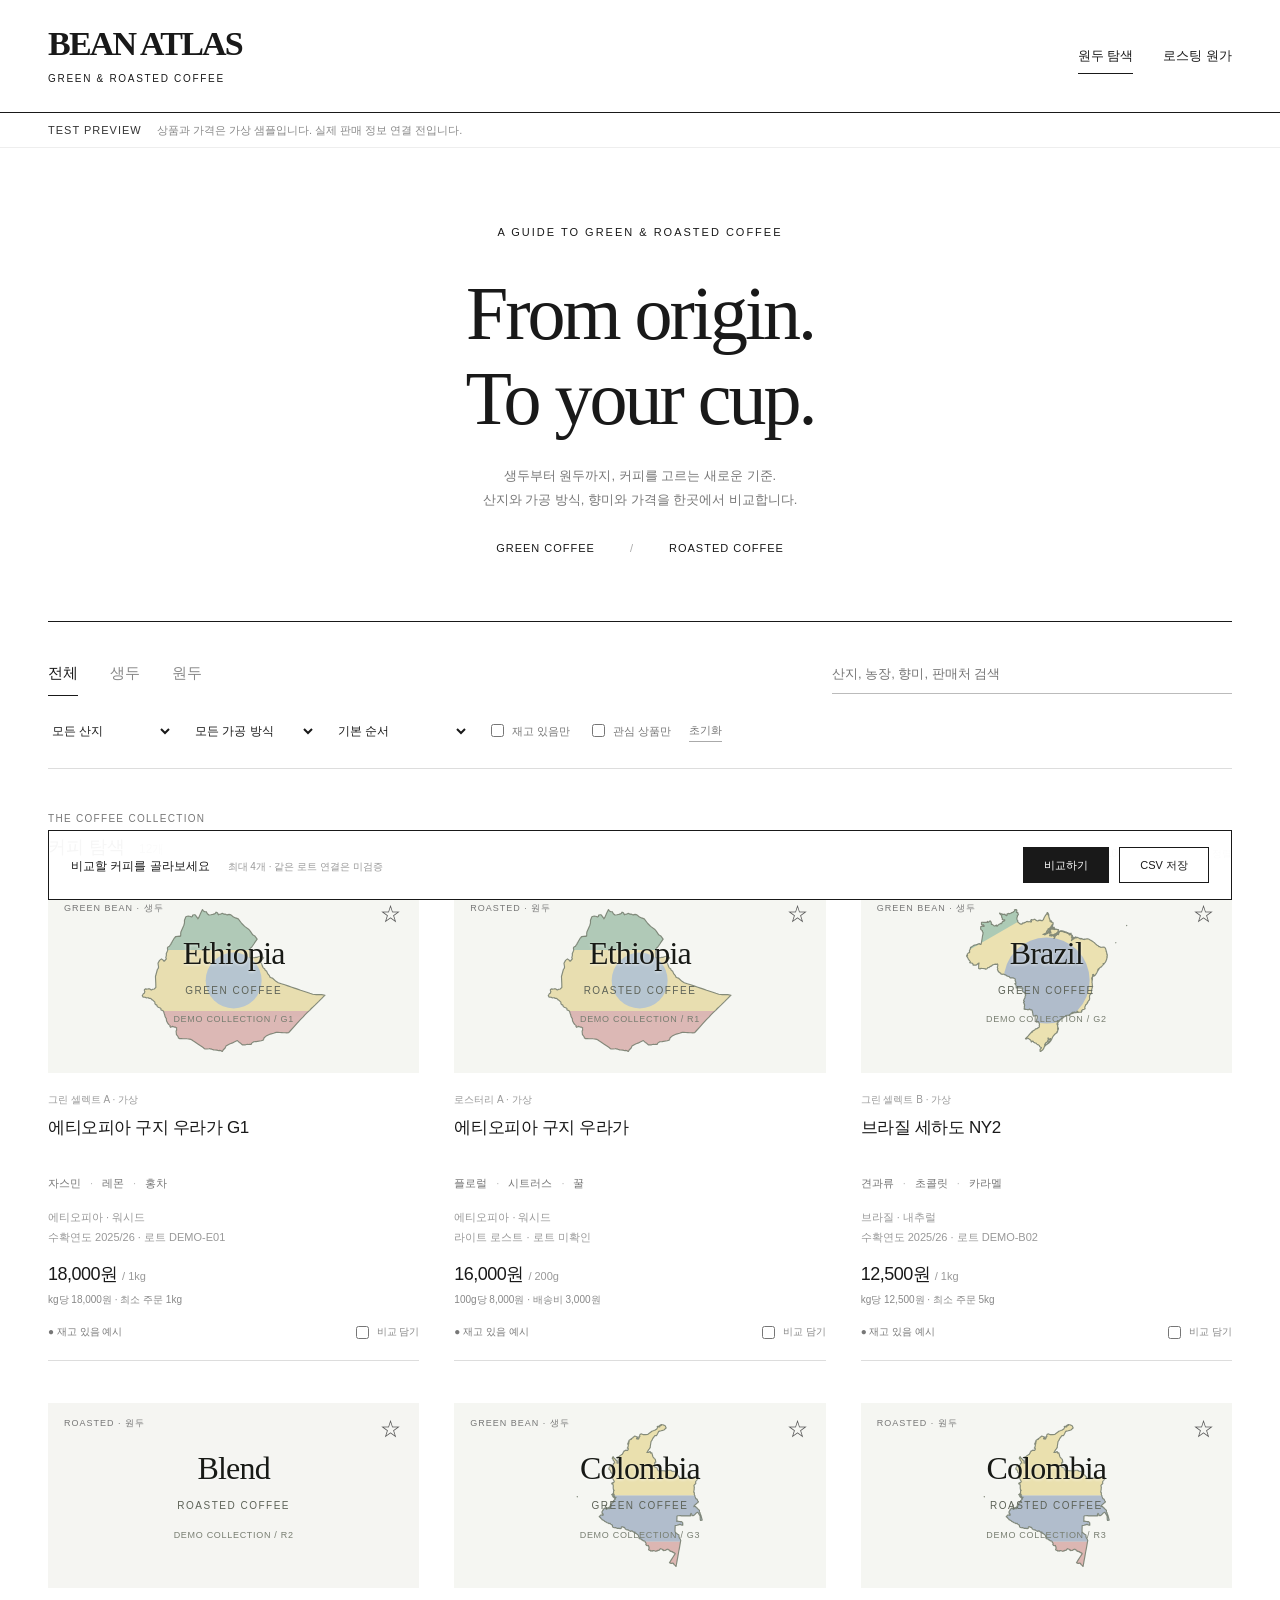
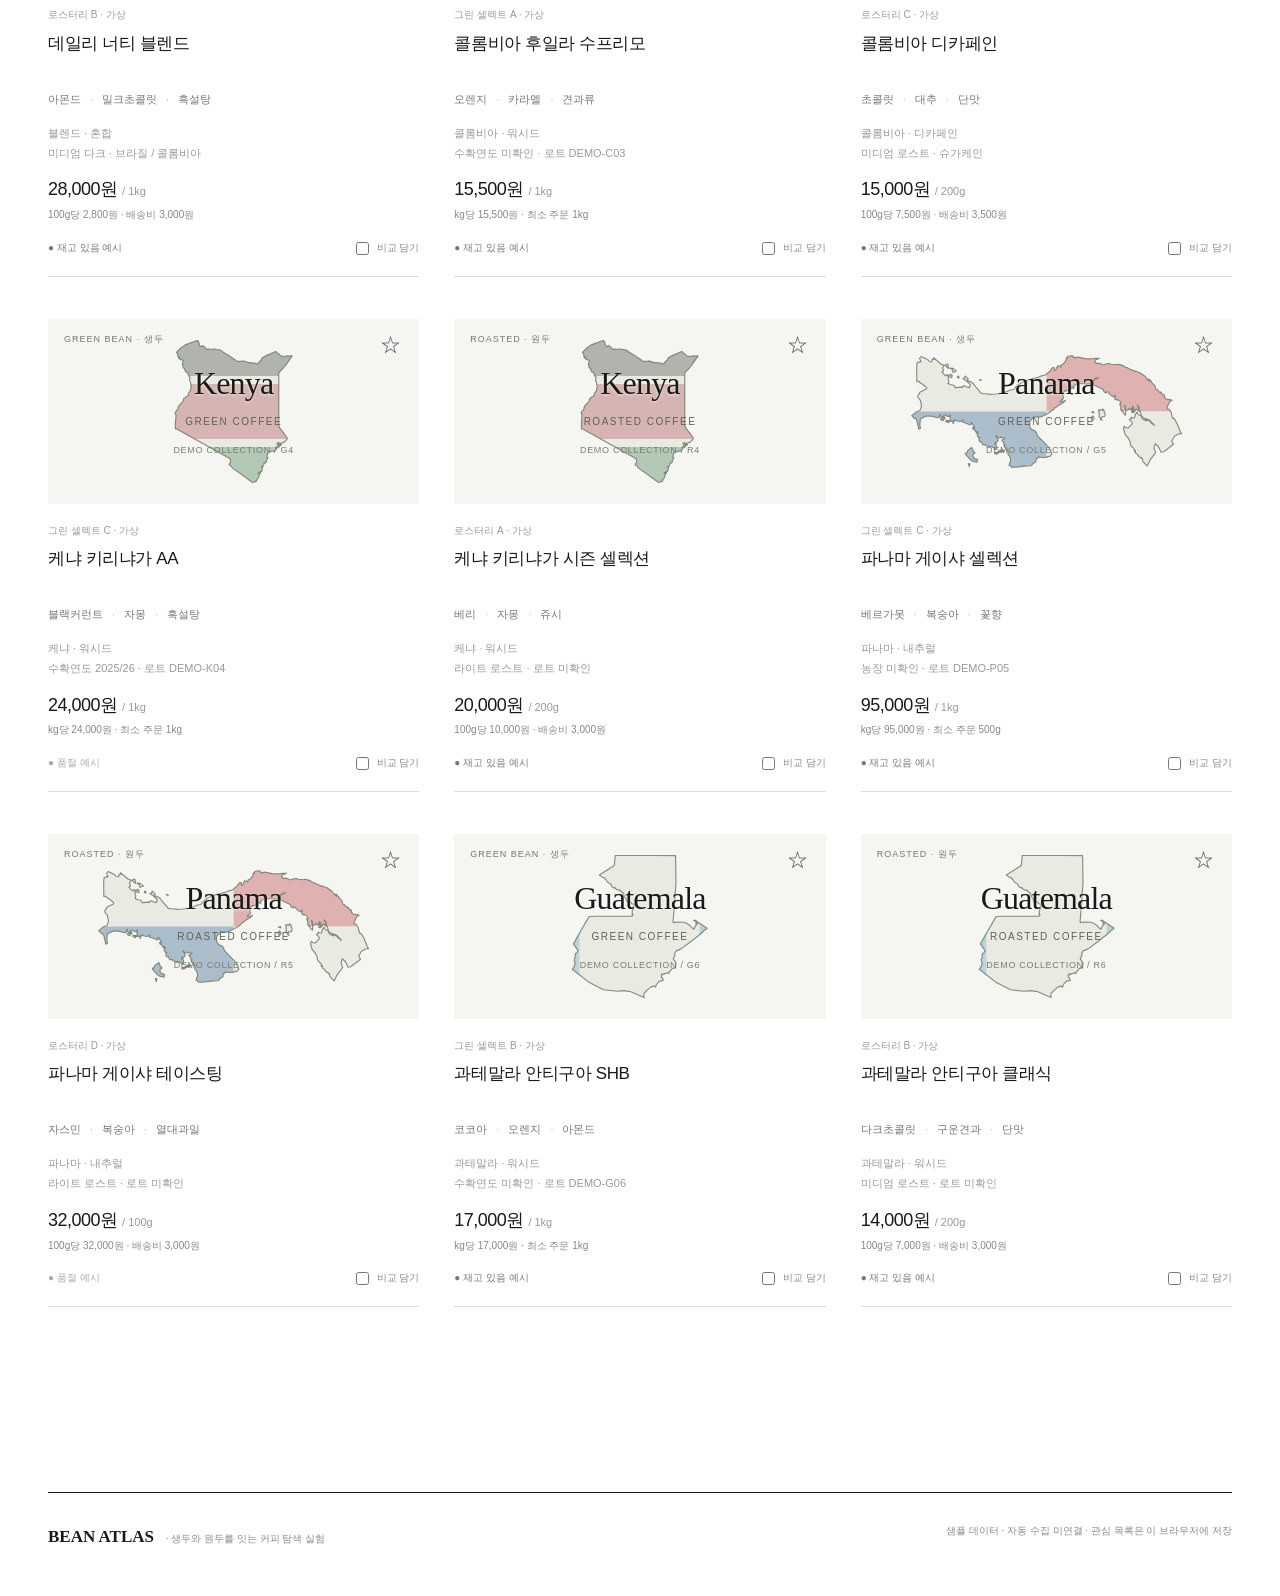
==== commit 1293e931: "Strengthen country outlines and soften flag fills for map readability" ====
--- a/coffee-market/index.html
+++ b/coffee-market/index.html
@@ -4,7 +4,7 @@
 @media(max-width:950px){.wrap{padding:0 28px}.grid{gap:28px}.brand{font-size:29px}.nav{gap:20px}h1{font-size:62px}.calc-layout{gap:25px}}
 @media(max-width:650px){.wrap{padding:0 20px}.top{min-height:100px;gap:15px;align-items:center}.brand{font-size:25px;letter-spacing:-1.2px}.brand small{font-size:8px;letter-spacing:.8px}.nav{gap:13px}.nav button{font-size:10px}.notice{font-size:9px;line-height:1.8}.notice b{font-size:8px}.hero{padding:50px 0 40px}h1{font-size:48px;letter-spacing:-2px;margin:23px 0 20px}.eyebrow{font-size:9px;letter-spacing:1.3px}.hero p{font-size:11px}.collection-nav{gap:22px;font-size:9px;margin-top:22px}.toolbar{gap:20px;flex-direction:column;align-items:stretch}.tabs{gap:28px}.tabs button{font-size:14px}.search{max-width:none}.search input{font-size:12px}.panel{padding:20px 0}.filters{gap:12px;margin-top:18px}.filters select{font-size:11px;min-width:0;flex:1}.check{font-size:10px}.result-head{margin:28px 0 20px;gap:15px}.result-head h2{font-size:17px}.catalog-label{font-size:8px}.result-head>span{font-size:8px;max-width:135px;text-align:right}.grid{grid-template-columns:repeat(2,minmax(0,1fr));column-gap:16px;row-gap:25px}.swatch{height:150px}.type{font-size:7px;left:9px;top:10px;letter-spacing:0}.star{font-size:18px;right:5px;top:3px}.origin-display{padding:20px 5px}.origin-display strong{font-size:23px;letter-spacing:-.6px}.origin-display span{font-size:8px;letter-spacing:.5px}.origin-display small{font-size:7px}.body{padding:13px 0}.card h3{font-size:14px;min-height:43px}.seller{font-size:9px}.tag{font-size:9px}.tags{gap:5px;min-height:36px}.tag+.tag:before{margin-right:5px}.meta{font-size:9px}.price{font-size:16px}.price small{font-size:9px}.unit{font-size:9px;min-height:30px}.card-foot{font-size:9px;flex-wrap:wrap;gap:5px}.comparebar{padding:12px;gap:8px;margin-top:25px}.comparebar small{display:none}.comparebar b{font-size:10px}.comparebar button{padding:7px 10px;font-size:9px;margin-left:3px}.calc-layout{grid-template-columns:1fr;gap:10px}.fields{gap:16px}.fields label{font-size:11px}.fields input{width:100%}.section-title{font-size:27px}.footerrow{flex-direction:column;gap:12px}footer{margin-top:45px}.hint{font-size:10px}}
 
-.origin-map{position:absolute;inset:0;width:100%;height:100%;fill:none;stroke:none;pointer-events:none}.origin-display{position:relative;z-index:1}.origin-display strong{color:#181a16;text-shadow:0 0 7px #ffffff,0 1px 3px #ffffff}.origin-display span{color:#5d6257}.origin-display small{color:#777d70}.swatch:has(.origin-map){background:#f5f6f2}
+.origin-map{position:absolute;inset:0;width:100%;height:100%;fill:none;stroke:none;pointer-events:none}.origin-display{position:relative;z-index:1}.origin-display strong{color:#181a16;text-shadow:0 1px 3px #ffffffb0}.origin-display span{color:#5d6257}.origin-display small{color:#777d70}.swatch:has(.origin-map){background:#f5f6f2}
 </style></head><body>
 <header><div class="wrap top"><div class="brand"><i class="mark" aria-hidden="true"></i>BEAN ATLAS <small>GREEN &amp; ROASTED COFFEE</small></div><nav class="nav" aria-label="주 메뉴"><button id="exploreNav" class="on">원두 탐색</button><button id="calcNav">로스팅 원가</button></nav></div></header>
 <div class="notice"><div class="wrap"><b>TEST PREVIEW</b> 상품과 가격은 가상 샘플입니다. 실제 판매 정보 연결 전입니다.</div></div>
@@ -41,14 +41,14 @@
  const d=countryPaths[p.country];if(!d)return '';
  const id='origin-clip-'+p.id;
  const bands={
- '파나마':'<rect x="0" y="0" width="180" height="92.5" fill="#fff"/><rect x="180" y="0" width="180" height="92.5" fill="#ce3344"/><rect x="0" y="92.5" width="180" height="92.5" fill="#24569a"/><rect x="180" y="92.5" width="180" height="92.5" fill="#fff"/>',
+ '파나마':'<rect x="0" y="0" width="180" height="92.5" fill="#edf0e7"/><rect x="180" y="0" width="180" height="92.5" fill="#ce3344"/><rect x="0" y="92.5" width="180" height="92.5" fill="#24569a"/><rect x="180" y="92.5" width="180" height="92.5" fill="#edf0e7"/>',
  '브라질':'<rect width="360" height="185" fill="#258455"/><path d="M180 17L310 92.5 180 168 50 92.5Z" fill="#f3cf45"/><circle cx="180" cy="92.5" r="43" fill="#33589c"/>',
  '콜롬비아':'<rect width="360" height="92.5" fill="#f2cc3d"/><rect y="92.5" width="360" height="46.25" fill="#365a9f"/><rect y="138.75" width="360" height="46.25" fill="#c4424b"/>',
  '에티오피아':'<rect width="360" height="62" fill="#32835b"/><rect y="62" width="360" height="61" fill="#ecc744"/><rect y="123" width="360" height="62" fill="#bf4650"/><circle cx="180" cy="92.5" r="28" fill="#4875ab"/>',
- '케냐':'<rect width="360" height="57" fill="#343c36"/><rect y="57" width="360" height="8" fill="#fff"/><rect y="65" width="360" height="55" fill="#ad3e46"/><rect y="120" width="360" height="8" fill="#fff"/><rect y="128" width="360" height="57" fill="#3c8158"/>',
- '과테말라':'<rect width="120" height="185" fill="#55a5cf"/><rect x="120" width="120" height="185" fill="#fff"/><rect x="240" width="120" height="185" fill="#55a5cf"/>'
+ '케냐':'<rect width="360" height="57" fill="#343c36"/><rect y="57" width="360" height="8" fill="#edf0e7"/><rect y="65" width="360" height="55" fill="#ad3e46"/><rect y="120" width="360" height="8" fill="#edf0e7"/><rect y="128" width="360" height="57" fill="#3c8158"/>',
+ '과테말라':'<rect width="120" height="185" fill="#55a5cf"/><rect x="120" width="120" height="185" fill="#edf0e7"/><rect x="240" width="120" height="185" fill="#55a5cf"/>'
  };
- return `<svg class="origin-map" viewBox="0 0 360 185" aria-hidden="true" focusable="false"><defs><clipPath id="${id}"><path d="${d}"/></clipPath></defs><path d="${d}" fill="#f2f1e9"/><g clip-path="url(#${id})" opacity=".48">${bands[p.country]||''}</g><path d="${d}" fill="none" stroke="#70746b" stroke-opacity=".25" stroke-width=".65"/></svg>`;
+ return `<svg class="origin-map" viewBox="0 0 360 185" aria-hidden="true" focusable="false"><defs><clipPath id="${id}"><path d="${d}"/></clipPath></defs><path d="${d}" fill="#e7e9e0"/><g clip-path="url(#${id})" opacity=".30">${bands[p.country]||''}</g><path d="${d}" fill="none" stroke="#737b6b" stroke-opacity=".85" stroke-width="1.15" stroke-linejoin="round" vector-effect="non-scaling-stroke"/></svg>`;
 }
 function packageArt(p){const names={'에티오피아':'Ethiopia','브라질':'Brazil','블렌드':'Blend','콜롬비아':'Colombia','케냐':'Kenya','파나마':'Panama','과테말라':'Guatemala'};return `${countryColorMap(p)}<div class="origin-display"><strong>${names[p.country]||p.country}</strong><span>${p.type==='green'?'GREEN COFFEE':'ROASTED COFFEE'}</span><small>DEMO COLLECTION / ${p.id.toUpperCase()}</small></div>`}
 
